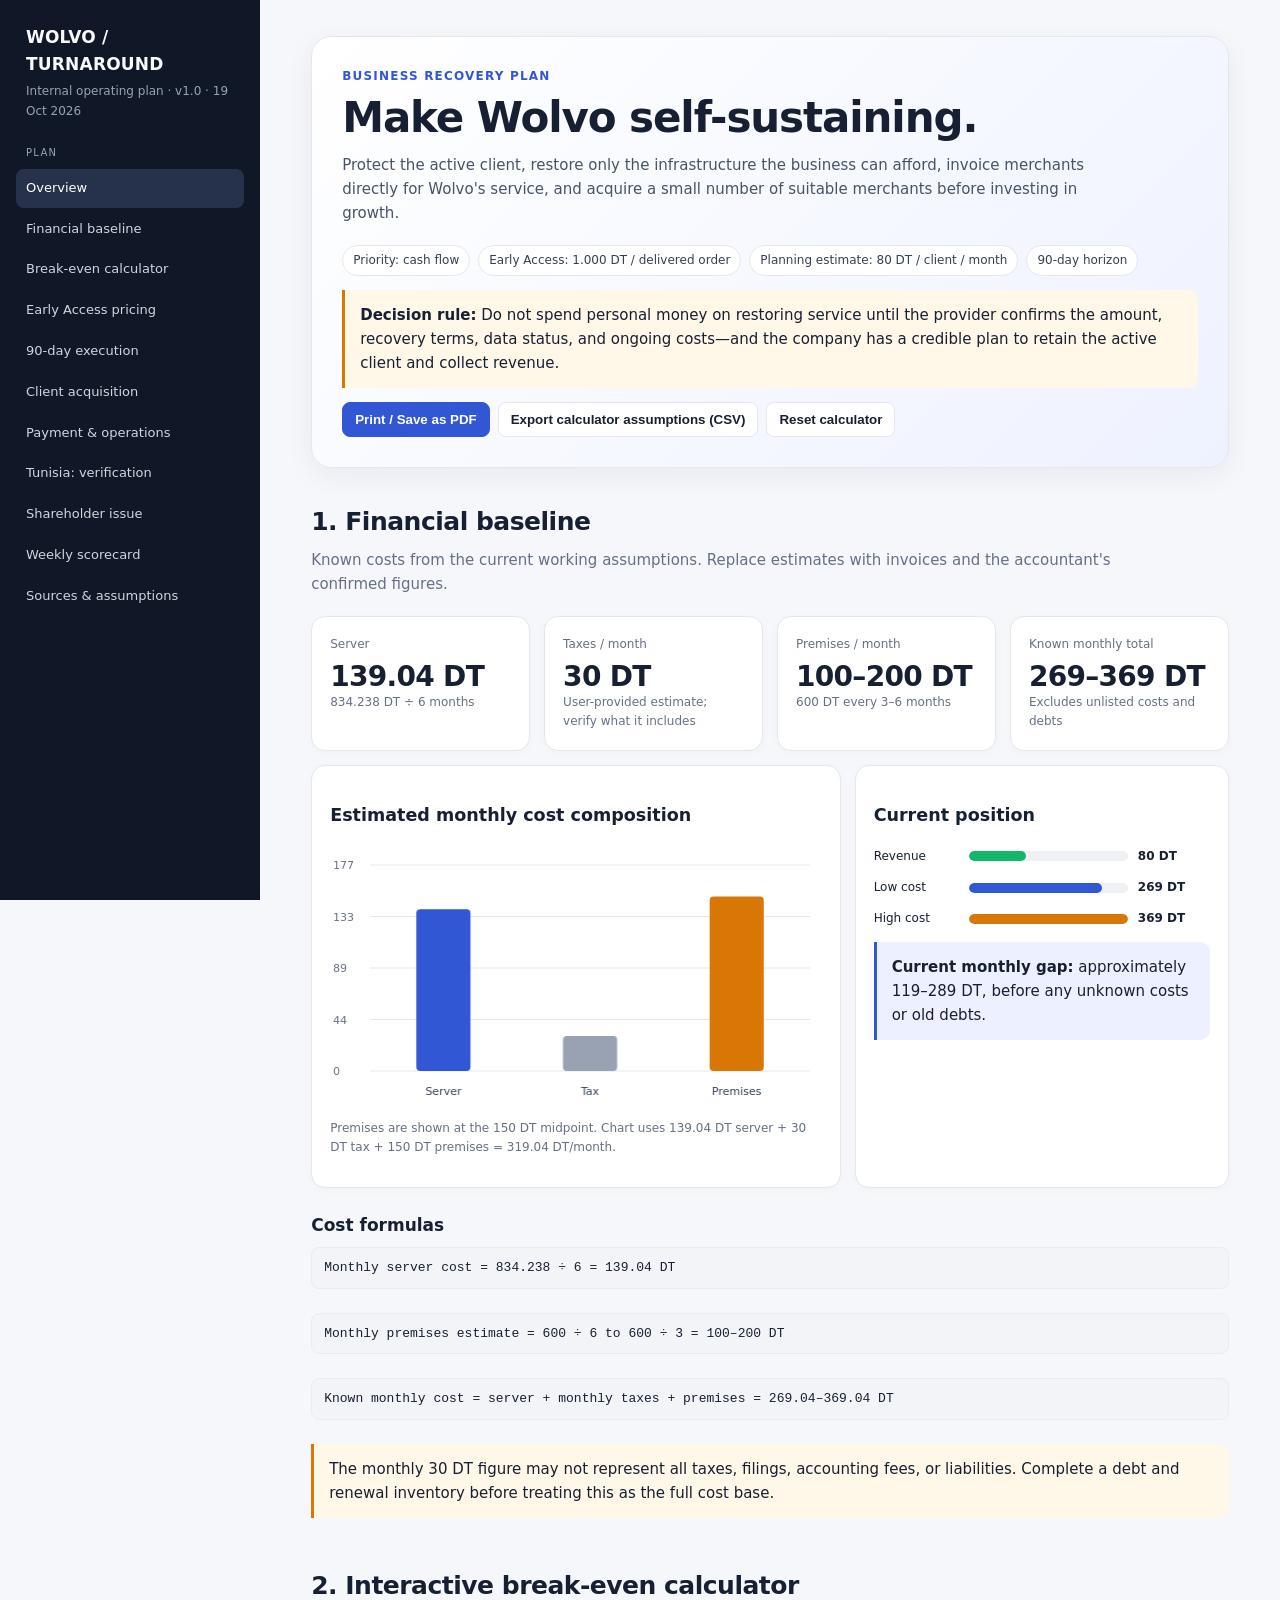
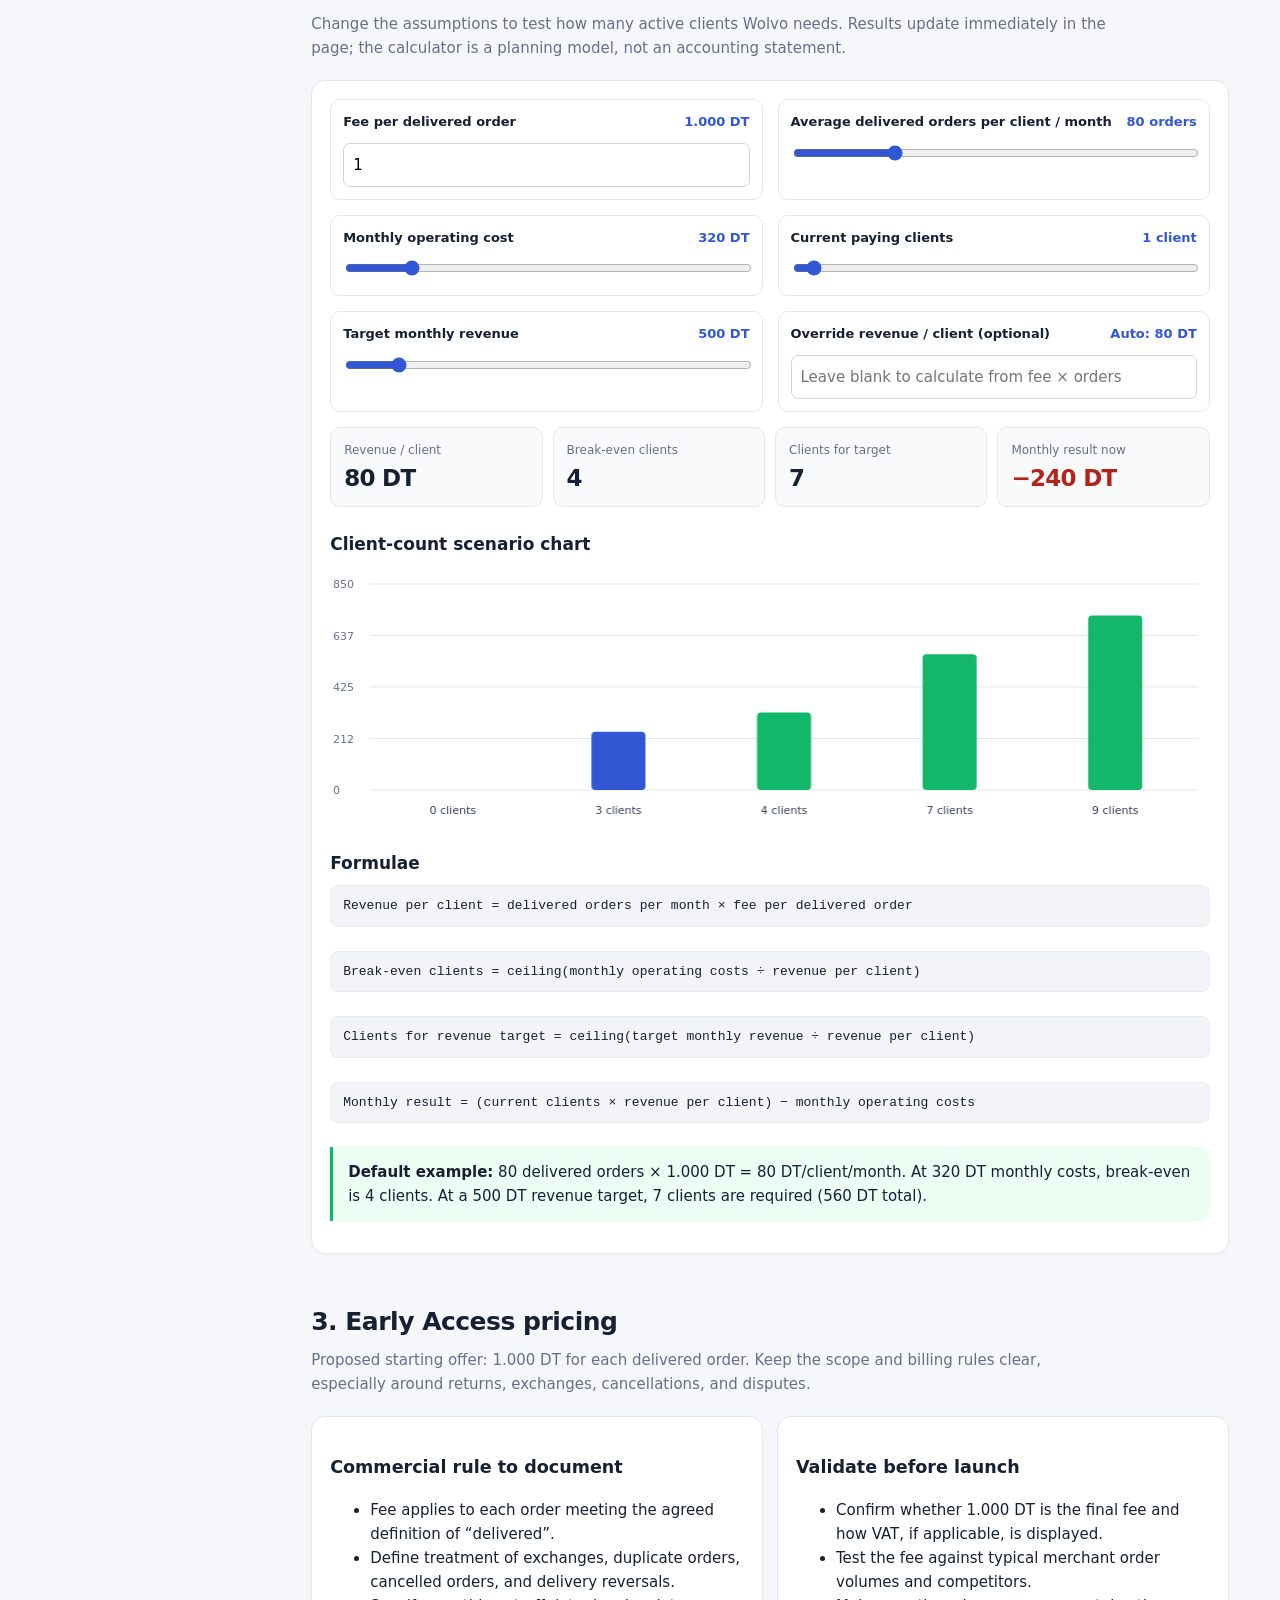
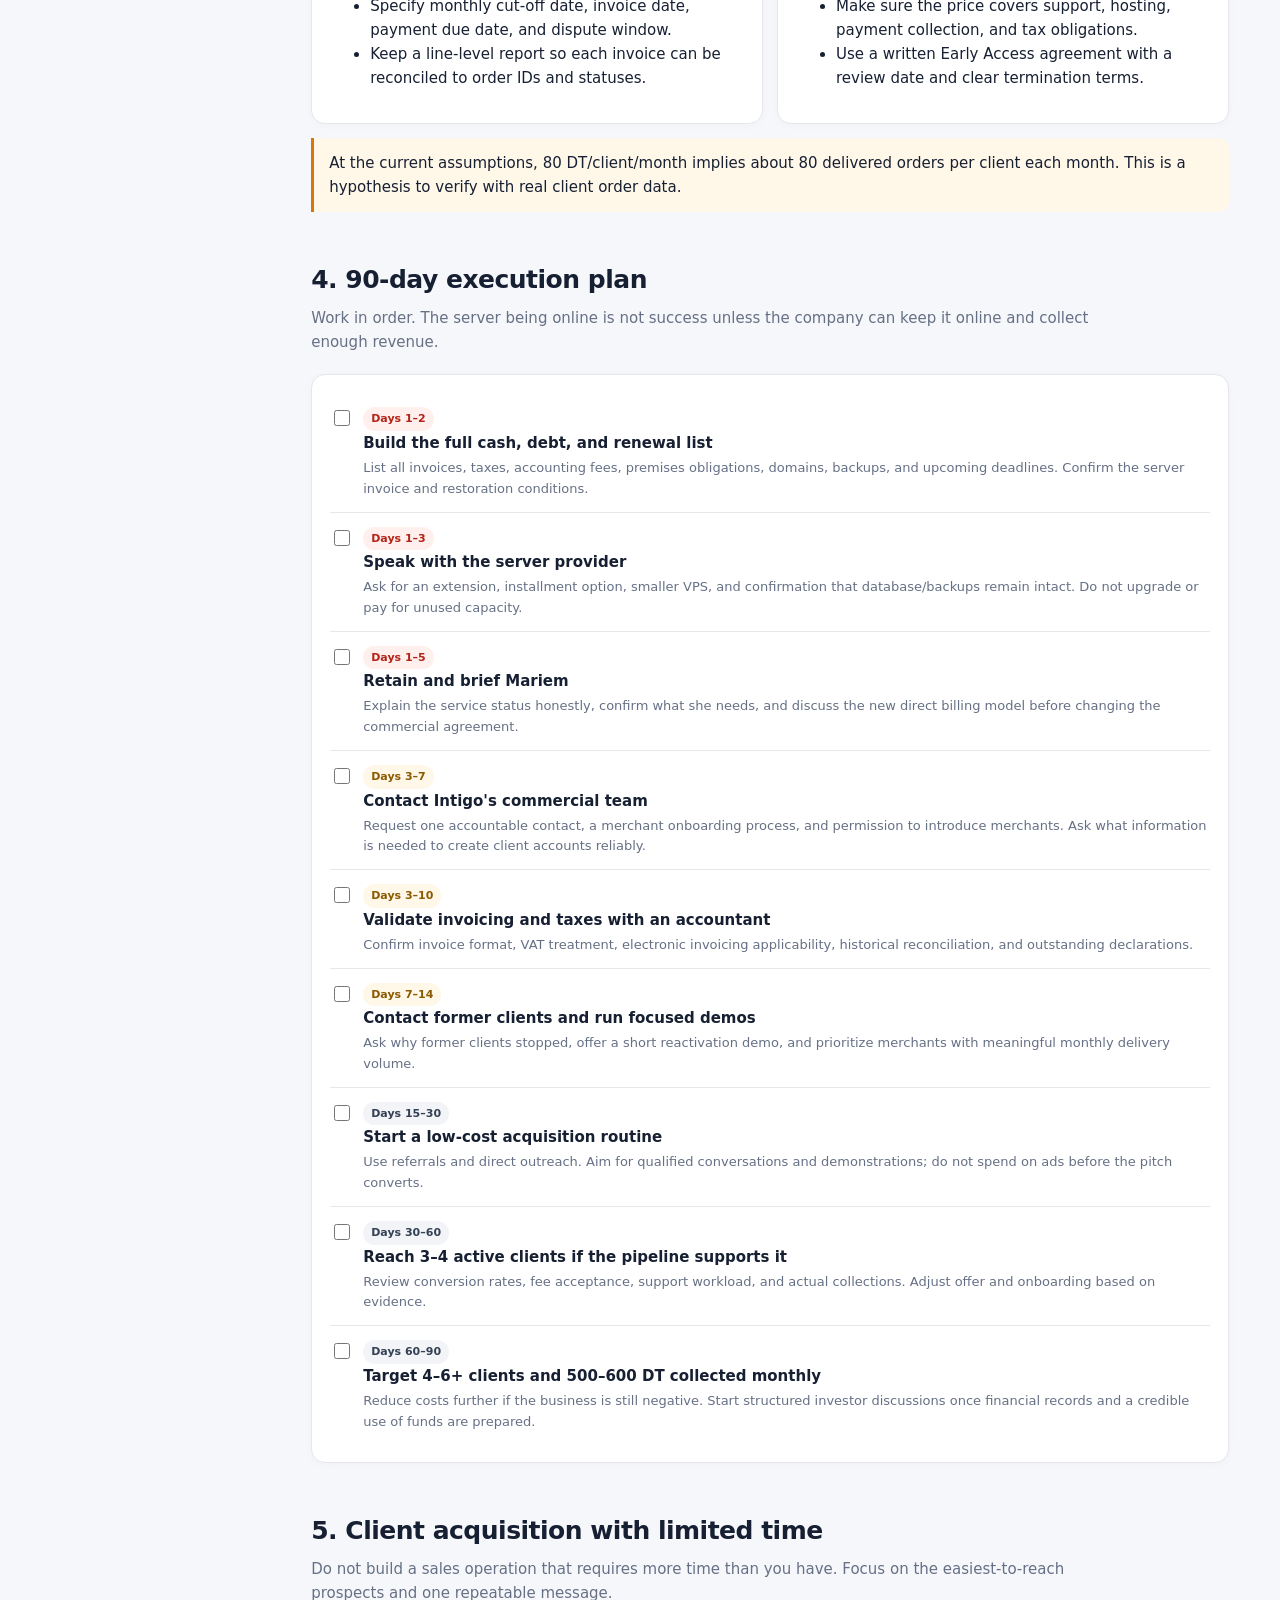
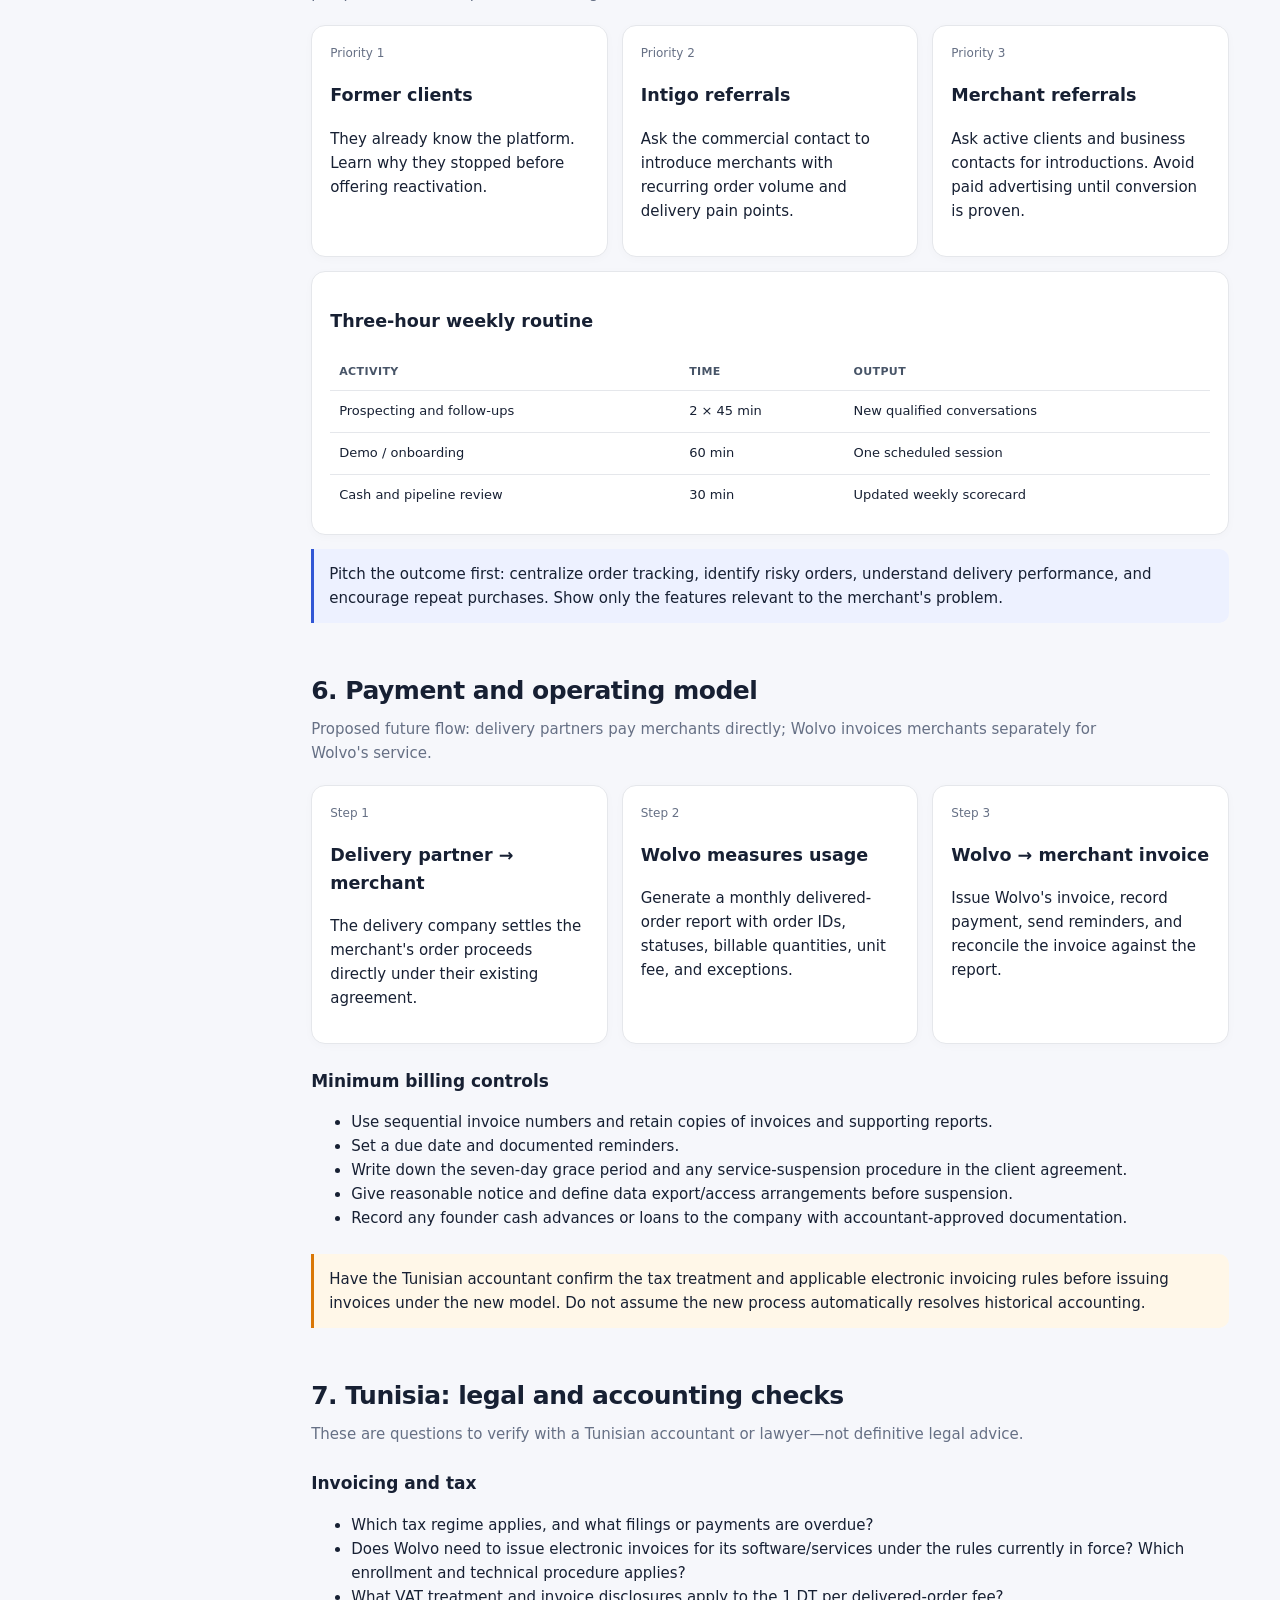
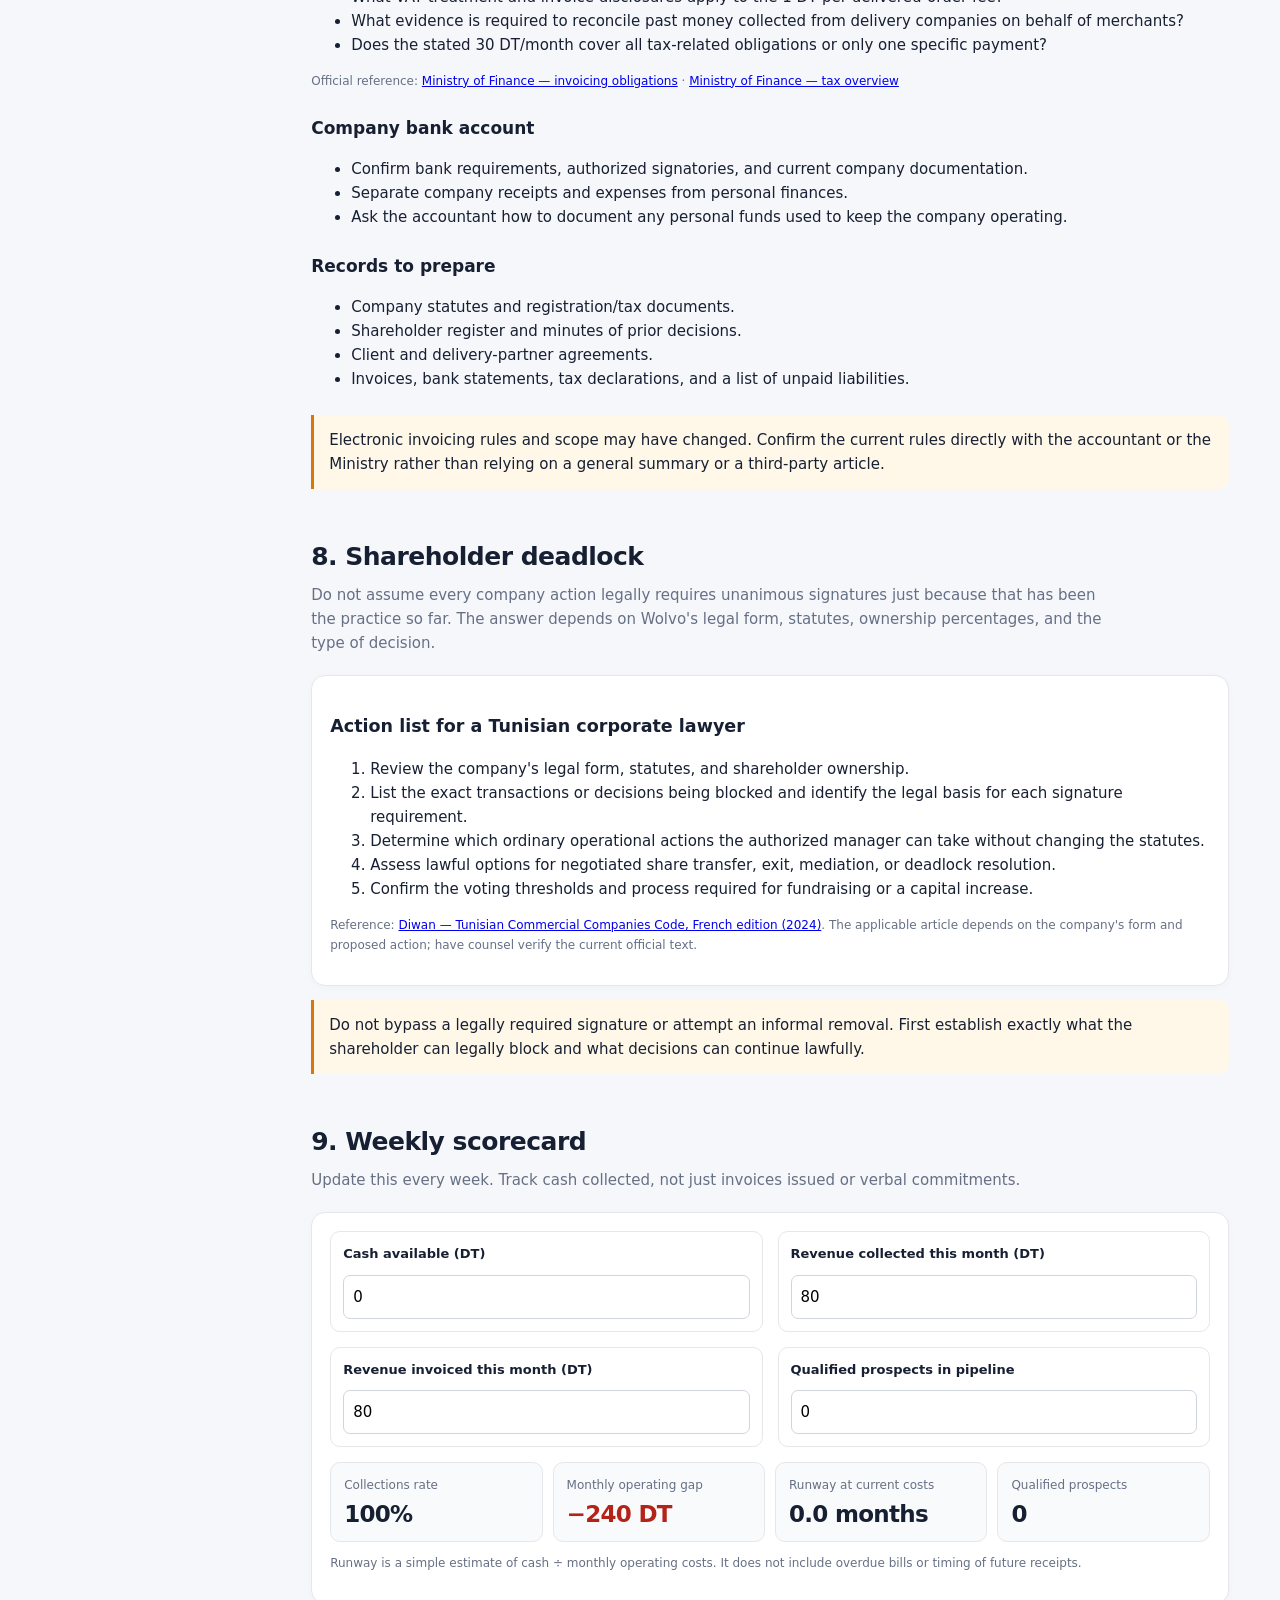
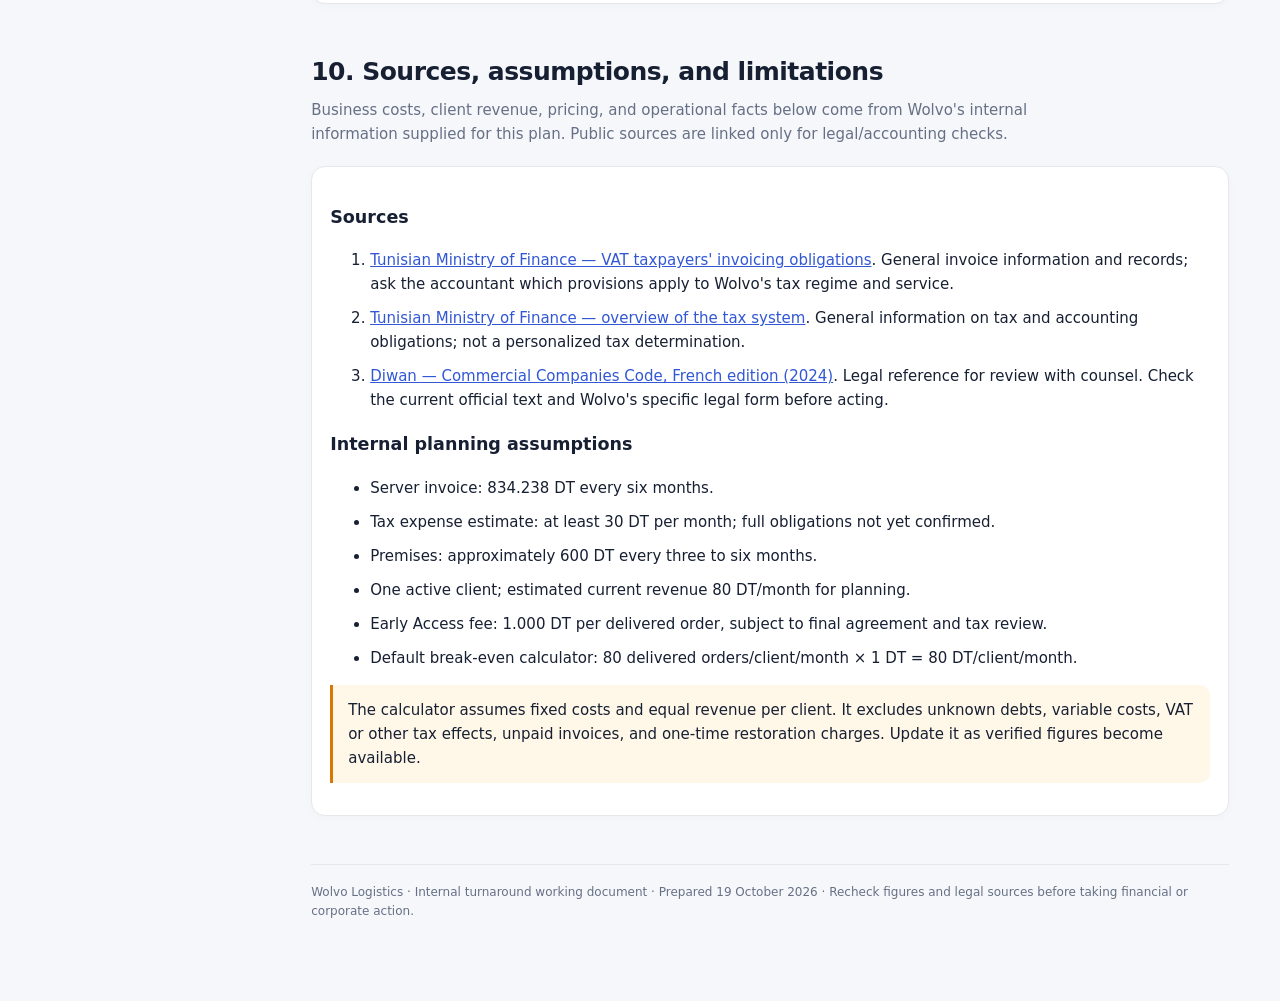
==== index.html @ 2c75d9bc "init" ====
<!doctype html>
<html lang="en">
  <head>
    <meta charset="utf-8" />
    <meta name="viewport" content="width=device-width, initial-scale=1" />
    <title>Wolvo Logistics — Turnaround Plan</title>
    <style>
      :root {
        --bg: #f6f7fb;
        --panel: #fff;
        --text: #172033;
        --muted: #667085;
        --line: #e5e7eb;
        --accent: #3157d5;
        --accent-soft: #edf1ff;
        --good: #087443;
        --bad: #b42318;
        --warn: #8a5a00;
        --shadow: 0 8px 28px rgba(20, 30, 60, 0.06);
      }
      * {
        box-sizing: border-box;
      }
      html {
        scroll-behavior: smooth;
        scroll-padding-top: 24px;
      }
      body {
        margin: 0;
        background: var(--bg);
        color: var(--text);
        font:
          15px/1.6 system-ui,
          -apple-system,
          Segoe UI,
          Roboto,
          Arial,
          sans-serif;
      }
      .layout {
        display: grid;
        grid-template-columns: 260px minmax(0, 1fr);
        min-height: 100vh;
      }
      .sidebar {
        position: sticky;
        top: 0;
        height: 100vh;
        overflow: auto;
        background: #101828;
        color: #f8fafc;
        padding: 24px 16px;
      }
      .brand {
        font-weight: 800;
        font-size: 17px;
        letter-spacing: 0.2px;
        margin: 0 10px 4px;
      }
      .brand-sub {
        color: #98a2b3;
        font-size: 12px;
        margin: 0 10px 24px;
      }
      .nav-label {
        font-size: 10px;
        text-transform: uppercase;
        letter-spacing: 1.3px;
        color: #98a2b3;
        margin: 20px 10px 8px;
      }
      .nav a {
        display: block;
        text-decoration: none;
        color: #d0d5dd;
        padding: 9px 10px;
        border-radius: 8px;
        font-size: 13px;
        margin: 2px 0;
      }
      .nav a:hover,
      .nav a.active {
        background: #26324b;
        color: white;
      }
      .main {
        max-width: 1120px;
        width: 100%;
        padding: 36px clamp(18px, 4vw, 54px) 80px;
        margin: auto;
      }
      .eyebrow {
        color: var(--accent);
        font-size: 12px;
        font-weight: 800;
        letter-spacing: 1.2px;
        text-transform: uppercase;
      }
      .hero {
        background: linear-gradient(135deg, #fff, #eef2ff);
        border: 1px solid var(--line);
        border-radius: 20px;
        padding: 30px;
        box-shadow: var(--shadow);
        margin-bottom: 26px;
      }
      .hero h1 {
        font-size: clamp(28px, 4vw, 42px);
        line-height: 1.12;
        margin: 8px 0 12px;
        letter-spacing: -1.1px;
      }
      .hero p {
        color: #475467;
        max-width: 760px;
        margin: 0;
      }
      .pills {
        display: flex;
        gap: 8px;
        flex-wrap: wrap;
        margin-top: 20px;
      }
      .pill {
        font-size: 12px;
        background: #fff;
        border: 1px solid var(--line);
        border-radius: 999px;
        padding: 5px 10px;
        color: #344054;
      }
      .section {
        margin: 34px 0 48px;
      }
      .section h2 {
        font-size: 25px;
        letter-spacing: -0.5px;
        margin: 0 0 6px;
      }
      .section-intro {
        color: var(--muted);
        margin: 0 0 20px;
        max-width: 800px;
      }
      .subsection {
        margin: 24px 0;
      }
      .subsection h3 {
        font-size: 17px;
        margin: 0 0 8px;
      }
      .grid {
        display: grid;
        grid-template-columns: repeat(12, minmax(0, 1fr));
        gap: 14px;
      }
      .card {
        background: var(--panel);
        border: 1px solid var(--line);
        border-radius: 14px;
        padding: 18px;
        box-shadow: 0 2px 10px rgba(16, 24, 40, 0.025);
        min-width: 0;
      }
      .span-3 {
        grid-column: span 3;
      }
      .span-4 {
        grid-column: span 4;
      }
      .span-5 {
        grid-column: span 5;
      }
      .span-6 {
        grid-column: span 6;
      }
      .span-7 {
        grid-column: span 7;
      }
      .span-8 {
        grid-column: span 8;
      }
      .span-12 {
        grid-column: span 12;
      }
      .metric-label {
        font-size: 12px;
        color: var(--muted);
        margin-bottom: 5px;
      }
      .metric {
        font-size: 28px;
        font-weight: 800;
        letter-spacing: -0.7px;
        line-height: 1.2;
      }
      .metric.small {
        font-size: 22px;
      }
      .muted {
        color: var(--muted);
      }
      .tiny {
        font-size: 12px;
        color: var(--muted);
      }
      .callout {
        border-left: 3px solid var(--accent);
        background: var(--accent-soft);
        padding: 13px 15px;
        border-radius: 0 10px 10px 0;
        margin: 14px 0;
      }
      .callout.warning {
        border-color: #d97706;
        background: #fff7e8;
      }
      .callout.good {
        border-color: #12b76a;
        background: #ecfdf3;
      }
      table {
        border-collapse: collapse;
        width: 100%;
        font-size: 13px;
      }
      th,
      td {
        text-align: left;
        padding: 10px 9px;
        border-bottom: 1px solid var(--line);
        vertical-align: top;
      }
      th {
        color: #475467;
        font-size: 11px;
        text-transform: uppercase;
        letter-spacing: 0.4px;
      }
      tr:last-child td {
        border-bottom: 0;
      }
      .formula {
        display: block;
        background: #f2f4f7;
        border: 1px solid #eaecf0;
        padding: 10px 12px;
        border-radius: 8px;
        font:
          13px/1.5 ui-monospace,
          SFMono-Regular,
          Consolas,
          monospace;
        overflow-wrap: anywhere;
      }
      .controls {
        display: grid;
        grid-template-columns: repeat(2, minmax(0, 1fr));
        gap: 15px;
      }
      .control {
        border: 1px solid var(--line);
        border-radius: 10px;
        padding: 12px;
      }
      .control label {
        display: flex;
        justify-content: space-between;
        gap: 12px;
        font-size: 13px;
        font-weight: 650;
        margin-bottom: 10px;
      }
      .control output {
        color: var(--accent);
        font-variant-numeric: tabular-nums;
      }
      .control input[type="range"] {
        width: 100%;
        accent-color: var(--accent);
      }
      .control input[type="number"] {
        width: 100%;
        padding: 9px;
        border: 1px solid #d0d5dd;
        border-radius: 7px;
        font: inherit;
      }
      .results {
        display: grid;
        grid-template-columns: repeat(4, minmax(0, 1fr));
        gap: 10px;
        margin-top: 15px;
      }
      .result {
        background: #f8fafc;
        border: 1px solid var(--line);
        border-radius: 10px;
        padding: 13px;
      }
      .result .metric {
        font-size: 23px;
      }
      .chart-wrap {
        height: 260px;
        position: relative;
      }
      .chart-wrap canvas {
        width: 100%;
        height: 100%;
        display: block;
      }
      .barlist {
        display: grid;
        gap: 12px;
      }
      .barrow {
        display: grid;
        grid-template-columns: 85px 1fr 72px;
        gap: 10px;
        align-items: center;
        font-size: 12px;
      }
      .bartrack {
        height: 10px;
        background: #eef0f4;
        border-radius: 99px;
        overflow: hidden;
      }
      .barfill {
        height: 100%;
        background: var(--accent);
        border-radius: 99px;
      }
      .status {
        display: inline-flex;
        align-items: center;
        border-radius: 99px;
        padding: 3px 8px;
        font-size: 11px;
        font-weight: 700;
        background: #f2f4f7;
        color: #344054;
      }
      .status.urgent {
        background: #fff0ee;
        color: #b42318;
      }
      .status.next {
        background: #fff7e8;
        color: #8a5a00;
      }
      .status.done {
        background: #ecfdf3;
        color: #087443;
      }
      .task {
        display: flex;
        gap: 10px;
        padding: 12px 0;
        border-bottom: 1px solid var(--line);
      }
      .task:last-child {
        border-bottom: 0;
      }
      .task input {
        margin-top: 5px;
        accent-color: var(--accent);
        width: 16px;
        height: 16px;
        flex-shrink: 0;
      }
      .task strong {
        display: block;
      }
      .task p {
        margin: 3px 0 0;
        color: var(--muted);
        font-size: 13px;
      }
      .sources a {
        color: var(--accent);
        overflow-wrap: anywhere;
      }
      .sources li {
        margin: 10px 0;
      }
      .footer {
        border-top: 1px solid var(--line);
        padding-top: 18px;
        color: var(--muted);
        font-size: 12px;
      }
      .mobile-head {
        display: none;
      }
      .btn {
        border: 1px solid var(--line);
        background: #fff;
        color: var(--text);
        padding: 9px 12px;
        border-radius: 8px;
        cursor: pointer;
        font-weight: 650;
      }
      .btn.primary {
        background: var(--accent);
        border-color: var(--accent);
        color: #fff;
      }
      .btn:hover {
        filter: brightness(0.97);
      }
      .action-row {
        display: flex;
        gap: 8px;
        flex-wrap: wrap;
        margin-top: 14px;
      }
      @media (max-width: 900px) {
        .layout {
          grid-template-columns: 1fr;
        }
        .sidebar {
          position: relative;
          height: auto;
          padding: 14px 16px;
        }
        .brand-sub {
          margin-bottom: 12px;
        }
        .nav {
          display: flex;
          overflow: auto;
          gap: 5px;
          padding-bottom: 3px;
        }
        .nav-label {
          display: none;
        }
        .nav a {
          white-space: nowrap;
        }
        .main {
          padding-top: 22px;
        }
        .span-3,
        .span-4,
        .span-5,
        .span-6,
        .span-7,
        .span-8 {
          grid-column: span 6;
        }
        .results {
          grid-template-columns: repeat(2, minmax(0, 1fr));
        }
      }
      @media (max-width: 560px) {
        .hero {
          padding: 22px;
        }
        .span-3,
        .span-4,
        .span-5,
        .span-6,
        .span-7,
        .span-8,
        .span-12 {
          grid-column: span 12;
        }
        .controls {
          grid-template-columns: 1fr;
        }
        .results {
          grid-template-columns: repeat(2, minmax(0, 1fr));
        }
        .section h2 {
          font-size: 22px;
        }
        .barrow {
          grid-template-columns: 72px 1fr 62px;
        }
      }
      @media print {
        .sidebar,
        .action-row,
        .btn {
          display: none !important;
        }
        .layout {
          display: block;
        }
        .main {
          max-width: none;
          padding: 0;
        }
        .hero,
        .card {
          box-shadow: none;
          break-inside: avoid;
        }
        .section {
          break-inside: avoid;
        }
        body {
          background: white;
        }
      }
    </style>
  </head>
  <body>
    <div class="layout">
      <aside class="sidebar">
        <div class="brand">WOLVO / TURNAROUND</div>
        <div class="brand-sub">
          Internal operating plan · v1.0 · 19 Oct 2026
        </div>
        <div class="nav-label">Plan</div>
        <nav class="nav" id="sideNav">
          <a href="#overview" class="active">Overview</a>
          <a href="#financials">Financial baseline</a>
          <a href="#calculator">Break-even calculator</a>
          <a href="#pricing">Early Access pricing</a>
          <a href="#execution">90-day execution</a>
          <a href="#sales">Client acquisition</a>
          <a href="#operations">Payment & operations</a>
          <a href="#legal">Tunisia: verification</a>
          <a href="#governance">Shareholder issue</a>
          <a href="#scorecard">Weekly scorecard</a>
          <a href="#sources">Sources & assumptions</a>
        </nav>
      </aside>
      <main class="main">
        <header class="hero" id="overview">
          <div class="eyebrow">Business recovery plan</div>
          <h1>Make Wolvo self-sustaining.</h1>
          <p>
            Protect the active client, restore only the infrastructure the
            business can afford, invoice merchants directly for Wolvo's service,
            and acquire a small number of suitable merchants before investing in
            growth.
          </p>
          <div class="pills">
            <span class="pill">Priority: cash flow</span
            ><span class="pill">Early Access: 1.000 DT / delivered order</span
            ><span class="pill">Planning estimate: 80 DT / client / month</span
            ><span class="pill">90-day horizon</span>
          </div>
          <div class="callout warning">
            <strong>Decision rule:</strong> Do not spend personal money on
            restoring service until the provider confirms the amount, recovery
            terms, data status, and ongoing costs—and the company has a credible
            plan to retain the active client and collect revenue.
          </div>
          <div class="action-row">
            <button class="btn primary" onclick="window.print()">
              Print / Save as PDF</button
            ><button class="btn" id="exportCsv">
              Export calculator assumptions (CSV)</button
            ><button class="btn" id="resetCalc">Reset calculator</button>
          </div>
        </header>

        <section class="section" id="financials">
          <h2>1. Financial baseline</h2>
          <p class="section-intro">
            Known costs from the current working assumptions. Replace estimates
            with invoices and the accountant's confirmed figures.
          </p>
          <div class="grid">
            <div class="card span-3">
              <div class="metric-label">Server</div>
              <div class="metric">139.04 DT</div>
              <div class="tiny">834.238 DT ÷ 6 months</div>
            </div>
            <div class="card span-3">
              <div class="metric-label">Taxes / month</div>
              <div class="metric">30 DT</div>
              <div class="tiny">
                User-provided estimate; verify what it includes
              </div>
            </div>
            <div class="card span-3">
              <div class="metric-label">Premises / month</div>
              <div class="metric">100–200 DT</div>
              <div class="tiny">600 DT every 3–6 months</div>
            </div>
            <div class="card span-3">
              <div class="metric-label">Known monthly total</div>
              <div class="metric">269–369 DT</div>
              <div class="tiny">Excludes unlisted costs and debts</div>
            </div>
            <div class="card span-7">
              <h3>Estimated monthly cost composition</h3>
              <div class="chart-wrap">
                <canvas
                  id="costChart"
                  role="img"
                  aria-label="Bar chart showing monthly cost estimates"
                ></canvas>
              </div>
              <p class="tiny">
                Premises are shown at the 150 DT midpoint. Chart uses 139.04 DT
                server + 30 DT tax + 150 DT premises = 319.04 DT/month.
              </p>
            </div>
            <div class="card span-5">
              <h3>Current position</h3>
              <div class="barlist">
                <div>
                  <div class="barrow">
                    <span>Revenue</span>
                    <div class="bartrack">
                      <div
                        class="barfill"
                        style="width: 36%; background: #12b76a"
                      ></div>
                    </div>
                    <strong>80 DT</strong>
                  </div>
                </div>
                <div>
                  <div class="barrow">
                    <span>Low cost</span>
                    <div class="bartrack">
                      <div class="barfill" style="width: 84%"></div>
                    </div>
                    <strong>269 DT</strong>
                  </div>
                </div>
                <div>
                  <div class="barrow">
                    <span>High cost</span>
                    <div class="bartrack">
                      <div
                        class="barfill"
                        style="width: 100%; background: #d97706"
                      ></div>
                    </div>
                    <strong>369 DT</strong>
                  </div>
                </div>
              </div>
              <div class="callout">
                <strong>Current monthly gap:</strong> approximately 119–289 DT,
                before any unknown costs or old debts.
              </div>
            </div>
          </div>
          <div class="subsection">
            <h3>Cost formulas</h3>
            <span class="formula"
              >Monthly server cost = 834.238 ÷ 6 = 139.04 DT</span
            ><br />
            <span class="formula"
              >Monthly premises estimate = 600 ÷ 6 to 600 ÷ 3 = 100–200 DT</span
            ><br />
            <span class="formula"
              >Known monthly cost = server + monthly taxes + premises =
              269.04–369.04 DT</span
            >
          </div>
          <div class="callout warning">
            The monthly 30 DT figure may not represent all taxes, filings,
            accounting fees, or liabilities. Complete a debt and renewal
            inventory before treating this as the full cost base.
          </div>
        </section>

        <section class="section" id="calculator">
          <h2>2. Interactive break-even calculator</h2>
          <p class="section-intro">
            Change the assumptions to test how many active clients Wolvo needs.
            Results update immediately in the page; the calculator is a planning
            model, not an accounting statement.
          </p>
          <div class="card">
            <div class="controls">
              <div class="control">
                <label for="fee"
                  >Fee per delivered order
                  <output id="feeOut">1.000 DT</output></label
                ><input id="fee" type="number" min="0" step="0.001" value="1" />
              </div>
              <div class="control">
                <label for="orders"
                  >Average delivered orders per client / month
                  <output id="ordersOut">80 orders</output></label
                ><input
                  id="orders"
                  type="range"
                  min="10"
                  max="300"
                  step="5"
                  value="80"
                />
              </div>
              <div class="control">
                <label for="cost"
                  >Monthly operating cost
                  <output id="costOut">320 DT</output></label
                ><input
                  id="cost"
                  type="range"
                  min="200"
                  max="1000"
                  step="10"
                  value="320"
                />
              </div>
              <div class="control">
                <label for="clients"
                  >Current paying clients
                  <output id="clientsOut">1 client</output></label
                ><input
                  id="clients"
                  type="range"
                  min="0"
                  max="30"
                  step="1"
                  value="1"
                />
              </div>
              <div class="control">
                <label for="target"
                  >Target monthly revenue
                  <output id="targetOut">500 DT</output></label
                ><input
                  id="target"
                  type="range"
                  min="300"
                  max="2000"
                  step="25"
                  value="500"
                />
              </div>
              <div class="control">
                <label for="manualRevenue"
                  >Override revenue / client (optional)
                  <output id="manualOut">Auto: 80 DT</output></label
                ><input
                  id="manualRevenue"
                  type="number"
                  min="0"
                  step="5"
                  placeholder="Leave blank to calculate from fee × orders"
                />
              </div>
            </div>
            <div class="results">
              <div class="result">
                <div class="metric-label">Revenue / client</div>
                <div class="metric" id="revPerClient">80 DT</div>
              </div>
              <div class="result">
                <div class="metric-label">Break-even clients</div>
                <div class="metric" id="breakeven">4</div>
              </div>
              <div class="result">
                <div class="metric-label">Clients for target</div>
                <div class="metric" id="targetClients">7</div>
              </div>
              <div class="result">
                <div class="metric-label">Monthly result now</div>
                <div class="metric" id="monthlyResult">−240 DT</div>
              </div>
            </div>
            <div class="subsection">
              <h3>Client-count scenario chart</h3>
              <div class="chart-wrap">
                <canvas
                  id="scenarioChart"
                  role="img"
                  aria-label="Chart of monthly revenue and cost by client count"
                ></canvas>
              </div>
            </div>
            <div class="subsection">
              <h3>Formulae</h3>
              <span class="formula"
                >Revenue per client = delivered orders per month × fee per
                delivered order</span
              ><br />
              <span class="formula"
                >Break-even clients = ceiling(monthly operating costs ÷ revenue
                per client)</span
              ><br />
              <span class="formula"
                >Clients for revenue target = ceiling(target monthly revenue ÷
                revenue per client)</span
              ><br />
              <span class="formula"
                >Monthly result = (current clients × revenue per client) −
                monthly operating costs</span
              >
            </div>
            <div class="callout good">
              <strong>Default example:</strong> 80 delivered orders × 1.000 DT =
              80 DT/client/month. At 320 DT monthly costs, break-even is 4
              clients. At a 500 DT revenue target, 7 clients are required (560
              DT total).
            </div>
          </div>
        </section>

        <section class="section" id="pricing">
          <h2>3. Early Access pricing</h2>
          <p class="section-intro">
            Proposed starting offer: 1.000 DT for each delivered order. Keep the
            scope and billing rules clear, especially around returns, exchanges,
            cancellations, and disputes.
          </p>
          <div class="grid">
            <div class="card span-6">
              <h3>Commercial rule to document</h3>
              <ul>
                <li>
                  Fee applies to each order meeting the agreed definition of
                  “delivered”.
                </li>
                <li>
                  Define treatment of exchanges, duplicate orders, cancelled
                  orders, and delivery reversals.
                </li>
                <li>
                  Specify monthly cut-off date, invoice date, payment due date,
                  and dispute window.
                </li>
                <li>
                  Keep a line-level report so each invoice can be reconciled to
                  order IDs and statuses.
                </li>
              </ul>
            </div>
            <div class="card span-6">
              <h3>Validate before launch</h3>
              <ul>
                <li>
                  Confirm whether 1.000 DT is the final fee and how VAT, if
                  applicable, is displayed.
                </li>
                <li>
                  Test the fee against typical merchant order volumes and
                  competitors.
                </li>
                <li>
                  Make sure the price covers support, hosting, payment
                  collection, and tax obligations.
                </li>
                <li>
                  Use a written Early Access agreement with a review date and
                  clear termination terms.
                </li>
              </ul>
            </div>
          </div>
          <div class="callout warning">
            At the current assumptions, 80 DT/client/month implies about 80
            delivered orders per client each month. This is a hypothesis to
            verify with real client order data.
          </div>
        </section>

        <section class="section" id="execution">
          <h2>4. 90-day execution plan</h2>
          <p class="section-intro">
            Work in order. The server being online is not success unless the
            company can keep it online and collect enough revenue.
          </p>
          <div class="card">
            <div class="task">
              <input type="checkbox" />
              <div>
                <span class="status urgent">Days 1–2</span
                ><strong>Build the full cash, debt, and renewal list</strong>
                <p>
                  List all invoices, taxes, accounting fees, premises
                  obligations, domains, backups, and upcoming deadlines. Confirm
                  the server invoice and restoration conditions.
                </p>
              </div>
            </div>
            <div class="task">
              <input type="checkbox" />
              <div>
                <span class="status urgent">Days 1–3</span
                ><strong>Speak with the server provider</strong>
                <p>
                  Ask for an extension, installment option, smaller VPS, and
                  confirmation that database/backups remain intact. Do not
                  upgrade or pay for unused capacity.
                </p>
              </div>
            </div>
            <div class="task">
              <input type="checkbox" />
              <div>
                <span class="status urgent">Days 1–5</span
                ><strong>Retain and brief Mariem</strong>
                <p>
                  Explain the service status honestly, confirm what she needs,
                  and discuss the new direct billing model before changing the
                  commercial agreement.
                </p>
              </div>
            </div>
            <div class="task">
              <input type="checkbox" />
              <div>
                <span class="status next">Days 3–7</span
                ><strong>Contact Intigo's commercial team</strong>
                <p>
                  Request one accountable contact, a merchant onboarding
                  process, and permission to introduce merchants. Ask what
                  information is needed to create client accounts reliably.
                </p>
              </div>
            </div>
            <div class="task">
              <input type="checkbox" />
              <div>
                <span class="status next">Days 3–10</span
                ><strong
                  >Validate invoicing and taxes with an accountant</strong
                >
                <p>
                  Confirm invoice format, VAT treatment, electronic invoicing
                  applicability, historical reconciliation, and outstanding
                  declarations.
                </p>
              </div>
            </div>
            <div class="task">
              <input type="checkbox" />
              <div>
                <span class="status next">Days 7–14</span
                ><strong>Contact former clients and run focused demos</strong>
                <p>
                  Ask why former clients stopped, offer a short reactivation
                  demo, and prioritize merchants with meaningful monthly
                  delivery volume.
                </p>
              </div>
            </div>
            <div class="task">
              <input type="checkbox" />
              <div>
                <span class="status">Days 15–30</span
                ><strong>Start a low-cost acquisition routine</strong>
                <p>
                  Use referrals and direct outreach. Aim for qualified
                  conversations and demonstrations; do not spend on ads before
                  the pitch converts.
                </p>
              </div>
            </div>
            <div class="task">
              <input type="checkbox" />
              <div>
                <span class="status">Days 30–60</span
                ><strong
                  >Reach 3–4 active clients if the pipeline supports it</strong
                >
                <p>
                  Review conversion rates, fee acceptance, support workload, and
                  actual collections. Adjust offer and onboarding based on
                  evidence.
                </p>
              </div>
            </div>
            <div class="task">
              <input type="checkbox" />
              <div>
                <span class="status">Days 60–90</span
                ><strong
                  >Target 4–6+ clients and 500–600 DT collected monthly</strong
                >
                <p>
                  Reduce costs further if the business is still negative. Start
                  structured investor discussions once financial records and a
                  credible use of funds are prepared.
                </p>
              </div>
            </div>
          </div>
        </section>

        <section class="section" id="sales">
          <h2>5. Client acquisition with limited time</h2>
          <p class="section-intro">
            Do not build a sales operation that requires more time than you
            have. Focus on the easiest-to-reach prospects and one repeatable
            message.
          </p>
          <div class="grid">
            <div class="card span-4">
              <div class="metric-label">Priority 1</div>
              <h3>Former clients</h3>
              <p>
                They already know the platform. Learn why they stopped before
                offering reactivation.
              </p>
            </div>
            <div class="card span-4">
              <div class="metric-label">Priority 2</div>
              <h3>Intigo referrals</h3>
              <p>
                Ask the commercial contact to introduce merchants with recurring
                order volume and delivery pain points.
              </p>
            </div>
            <div class="card span-4">
              <div class="metric-label">Priority 3</div>
              <h3>Merchant referrals</h3>
              <p>
                Ask active clients and business contacts for introductions.
                Avoid paid advertising until conversion is proven.
              </p>
            </div>
            <div class="card span-12">
              <h3>Three-hour weekly routine</h3>
              <table>
                <thead>
                  <tr>
                    <th>Activity</th>
                    <th>Time</th>
                    <th>Output</th>
                  </tr>
                </thead>
                <tbody>
                  <tr>
                    <td>Prospecting and follow-ups</td>
                    <td>2 × 45 min</td>
                    <td>New qualified conversations</td>
                  </tr>
                  <tr>
                    <td>Demo / onboarding</td>
                    <td>60 min</td>
                    <td>One scheduled session</td>
                  </tr>
                  <tr>
                    <td>Cash and pipeline review</td>
                    <td>30 min</td>
                    <td>Updated weekly scorecard</td>
                  </tr>
                </tbody>
              </table>
            </div>
          </div>
          <div class="callout">
            Pitch the outcome first: centralize order tracking, identify risky
            orders, understand delivery performance, and encourage repeat
            purchases. Show only the features relevant to the merchant's
            problem.
          </div>
        </section>

        <section class="section" id="operations">
          <h2>6. Payment and operating model</h2>
          <p class="section-intro">
            Proposed future flow: delivery partners pay merchants directly;
            Wolvo invoices merchants separately for Wolvo's service.
          </p>
          <div class="grid">
            <div class="card span-4">
              <div class="metric-label">Step 1</div>
              <h3>Delivery partner → merchant</h3>
              <p>
                The delivery company settles the merchant's order proceeds
                directly under their existing agreement.
              </p>
            </div>
            <div class="card span-4">
              <div class="metric-label">Step 2</div>
              <h3>Wolvo measures usage</h3>
              <p>
                Generate a monthly delivered-order report with order IDs,
                statuses, billable quantities, unit fee, and exceptions.
              </p>
            </div>
            <div class="card span-4">
              <div class="metric-label">Step 3</div>
              <h3>Wolvo → merchant invoice</h3>
              <p>
                Issue Wolvo's invoice, record payment, send reminders, and
                reconcile the invoice against the report.
              </p>
            </div>
          </div>
          <div class="subsection">
            <h3>Minimum billing controls</h3>
            <ul>
              <li>
                Use sequential invoice numbers and retain copies of invoices and
                supporting reports.
              </li>
              <li>Set a due date and documented reminders.</li>
              <li>
                Write down the seven-day grace period and any service-suspension
                procedure in the client agreement.
              </li>
              <li>
                Give reasonable notice and define data export/access
                arrangements before suspension.
              </li>
              <li>
                Record any founder cash advances or loans to the company with
                accountant-approved documentation.
              </li>
            </ul>
          </div>
          <div class="callout warning">
            Have the Tunisian accountant confirm the tax treatment and
            applicable electronic invoicing rules before issuing invoices under
            the new model. Do not assume the new process automatically resolves
            historical accounting.
          </div>
        </section>

        <section class="section" id="legal">
          <h2>7. Tunisia: legal and accounting checks</h2>
          <p class="section-intro">
            These are questions to verify with a Tunisian accountant or
            lawyer—not definitive legal advice.
          </p>
          <div class="subsection">
            <h3>Invoicing and tax</h3>
            <ul>
              <li>
                Which tax regime applies, and what filings or payments are
                overdue?
              </li>
              <li>
                Does Wolvo need to issue electronic invoices for its
                software/services under the rules currently in force? Which
                enrollment and technical procedure applies?
              </li>
              <li>
                What VAT treatment and invoice disclosures apply to the 1 DT per
                delivered-order fee?
              </li>
              <li>
                What evidence is required to reconcile past money collected from
                delivery companies on behalf of merchants?
              </li>
              <li>
                Does the stated 30 DT/month cover all tax-related obligations or
                only one specific payment?
              </li>
            </ul>
            <p class="tiny">
              Official reference:
              <a
                href="https://www.finances.gov.tn/fr/node/75"
                target="_blank"
                rel="noopener"
                >Ministry of Finance — invoicing obligations</a
              >
              ·
              <a
                href="https://www.finances.gov.tn/fr/apercu-general-sur-la-fiscalite"
                target="_blank"
                rel="noopener"
                >Ministry of Finance — tax overview</a
              >
            </p>
          </div>
          <div class="subsection">
            <h3>Company bank account</h3>
            <ul>
              <li>
                Confirm bank requirements, authorized signatories, and current
                company documentation.
              </li>
              <li>
                Separate company receipts and expenses from personal finances.
              </li>
              <li>
                Ask the accountant how to document any personal funds used to
                keep the company operating.
              </li>
            </ul>
          </div>
          <div class="subsection">
            <h3>Records to prepare</h3>
            <ul>
              <li>Company statutes and registration/tax documents.</li>
              <li>Shareholder register and minutes of prior decisions.</li>
              <li>Client and delivery-partner agreements.</li>
              <li>
                Invoices, bank statements, tax declarations, and a list of
                unpaid liabilities.
              </li>
            </ul>
          </div>
          <div class="callout warning">
            Electronic invoicing rules and scope may have changed. Confirm the
            current rules directly with the accountant or the Ministry rather
            than relying on a general summary or a third-party article.
          </div>
        </section>

        <section class="section" id="governance">
          <h2>8. Shareholder deadlock</h2>
          <p class="section-intro">
            Do not assume every company action legally requires unanimous
            signatures just because that has been the practice so far. The
            answer depends on Wolvo's legal form, statutes, ownership
            percentages, and the type of decision.
          </p>
          <div class="card">
            <h3>Action list for a Tunisian corporate lawyer</h3>
            <ol>
              <li>
                Review the company's legal form, statutes, and shareholder
                ownership.
              </li>
              <li>
                List the exact transactions or decisions being blocked and
                identify the legal basis for each signature requirement.
              </li>
              <li>
                Determine which ordinary operational actions the authorized
                manager can take without changing the statutes.
              </li>
              <li>
                Assess lawful options for negotiated share transfer, exit,
                mediation, or deadlock resolution.
              </li>
              <li>
                Confirm the voting thresholds and process required for
                fundraising or a capital increase.
              </li>
            </ol>
            <p class="tiny">
              Reference:
              <a
                href="https://www.diwan.tn/fr/document/card/be57ef9b-20f7-4f81-9801-f7e38c579276"
                target="_blank"
                rel="noopener"
                >Diwan — Tunisian Commercial Companies Code, French edition
                (2024)</a
              >. The applicable article depends on the company's form and
              proposed action; have counsel verify the current official text.
            </p>
          </div>
          <div class="callout warning">
            Do not bypass a legally required signature or attempt an informal
            removal. First establish exactly what the shareholder can legally
            block and what decisions can continue lawfully.
          </div>
        </section>

        <section class="section" id="scorecard">
          <h2>9. Weekly scorecard</h2>
          <p class="section-intro">
            Update this every week. Track cash collected, not just invoices
            issued or verbal commitments.
          </p>
          <div class="card">
            <div class="controls">
              <div class="control">
                <label for="cashOnHand">Cash available (DT)</label
                ><input
                  id="cashOnHand"
                  type="number"
                  min="0"
                  step="1"
                  value="0"
                />
              </div>
              <div class="control">
                <label for="collected">Revenue collected this month (DT)</label
                ><input
                  id="collected"
                  type="number"
                  min="0"
                  step="1"
                  value="80"
                />
              </div>
              <div class="control">
                <label for="invoiced">Revenue invoiced this month (DT)</label
                ><input
                  id="invoiced"
                  type="number"
                  min="0"
                  step="1"
                  value="80"
                />
              </div>
              <div class="control">
                <label for="pipeline">Qualified prospects in pipeline</label
                ><input
                  id="pipeline"
                  type="number"
                  min="0"
                  step="1"
                  value="0"
                />
              </div>
            </div>
            <div class="results">
              <div class="result">
                <div class="metric-label">Collections rate</div>
                <div class="metric" id="collectionRate">100%</div>
              </div>
              <div class="result">
                <div class="metric-label">Monthly operating gap</div>
                <div class="metric" id="scoreGap">−240 DT</div>
              </div>
              <div class="result">
                <div class="metric-label">Runway at current costs</div>
                <div class="metric" id="runway">0 months</div>
              </div>
              <div class="result">
                <div class="metric-label">Qualified prospects</div>
                <div class="metric" id="pipelineOut">0</div>
              </div>
            </div>
            <p class="tiny">
              Runway is a simple estimate of cash ÷ monthly operating costs. It
              does not include overdue bills or timing of future receipts.
            </p>
          </div>
        </section>

        <section class="section" id="sources">
          <h2>10. Sources, assumptions, and limitations</h2>
          <p class="section-intro">
            Business costs, client revenue, pricing, and operational facts below
            come from Wolvo's internal information supplied for this plan.
            Public sources are linked only for legal/accounting checks.
          </p>
          <div class="card sources">
            <h3>Sources</h3>
            <ol>
              <li>
                <a
                  href="https://www.finances.gov.tn/fr/node/75"
                  target="_blank"
                  rel="noopener"
                  >Tunisian Ministry of Finance — VAT taxpayers' invoicing
                  obligations</a
                >. General invoice information and records; ask the accountant
                which provisions apply to Wolvo's tax regime and service.
              </li>
              <li>
                <a
                  href="https://www.finances.gov.tn/fr/apercu-general-sur-la-fiscalite"
                  target="_blank"
                  rel="noopener"
                  >Tunisian Ministry of Finance — overview of the tax system</a
                >. General information on tax and accounting obligations; not a
                personalized tax determination.
              </li>
              <li>
                <a
                  href="https://www.diwan.tn/fr/document/card/be57ef9b-20f7-4f81-9801-f7e38c579276"
                  target="_blank"
                  rel="noopener"
                  >Diwan — Commercial Companies Code, French edition (2024)</a
                >. Legal reference for review with counsel. Check the current
                official text and Wolvo's specific legal form before acting.
              </li>
            </ol>
            <h3>Internal planning assumptions</h3>
            <ul>
              <li>Server invoice: 834.238 DT every six months.</li>
              <li>
                Tax expense estimate: at least 30 DT per month; full obligations
                not yet confirmed.
              </li>
              <li>Premises: approximately 600 DT every three to six months.</li>
              <li>
                One active client; estimated current revenue 80 DT/month for
                planning.
              </li>
              <li>
                Early Access fee: 1.000 DT per delivered order, subject to final
                agreement and tax review.
              </li>
              <li>
                Default break-even calculator: 80 delivered orders/client/month
                × 1 DT = 80 DT/client/month.
              </li>
            </ul>
            <div class="callout warning">
              The calculator assumes fixed costs and equal revenue per client.
              It excludes unknown debts, variable costs, VAT or other tax
              effects, unpaid invoices, and one-time restoration charges. Update
              it as verified figures become available.
            </div>
          </div>
        </section>
        <div class="footer">
          Wolvo Logistics · Internal turnaround working document · Prepared 19
          October 2026 · Recheck figures and legal sources before taking
          financial or corporate action.
        </div>
      </main>
    </div>
    <script>
      (function () {
        const $ = (id) => document.getElementById(id);
        const money = (n) =>
          new Intl.NumberFormat("en-US", {
            minimumFractionDigits: 0,
            maximumFractionDigits: 2,
          }).format(n) + " DT";
        const num = (id) => Math.max(0, Number($(id).value) || 0);
        const signedMoney = (n) => (n < 0 ? "−" : "") + money(Math.abs(n));
        function drawBars(canvas, items) {
          if (!canvas) return;
          const rect = canvas.getBoundingClientRect(),
            dpr = window.devicePixelRatio || 1;
          canvas.width = Math.max(300, rect.width) * dpr;
          canvas.height = Math.max(180, rect.height) * dpr;
          const ctx = canvas.getContext("2d");
          ctx.scale(dpr, dpr);
          const w = canvas.width / dpr,
            h = canvas.height / dpr;
          ctx.clearRect(0, 0, w, h);
          const pad = { l: 40, r: 12, t: 18, b: 36 },
            pw = w - pad.l - pad.r,
            ph = h - pad.t - pad.b;
          const max = Math.max(1, ...items.map((x) => x.value)) * 1.18;
          ctx.font = "11px system-ui";
          ctx.fillStyle = "#667085";
          ctx.strokeStyle = "#e5e7eb";
          ctx.lineWidth = 1;
          for (let i = 0; i <= 4; i++) {
            let y = pad.t + (ph * i) / 4;
            ctx.beginPath();
            ctx.moveTo(pad.l, y);
            ctx.lineTo(w - pad.r, y);
            ctx.stroke();
            ctx.fillText(Math.round(max * (1 - i / 4)), 3, y + 4);
          }
          const step = pw / items.length,
            bw = Math.min(54, step * 0.56);
          items.forEach((it, i) => {
            let x = pad.l + i * step + (step - bw) / 2,
              bh = (it.value / max) * ph,
              y = pad.t + ph - bh;
            ctx.fillStyle = it.color || "#3157d5";
            ctx.beginPath();
            ctx.roundRect(x, y, bw, bh, 4);
            ctx.fill();
            ctx.fillStyle = "#344054";
            ctx.textAlign = "center";
            ctx.fillText(it.label, x + bw / 2, h - 12);
          });
          ctx.textAlign = "left";
        }
        function updateCalc() {
          const fee = num("fee"),
            orders = num("orders"),
            cost = num("cost"),
            clients = num("clients"),
            target = num("target");
          const manual = $("manualRevenue").value.trim();
          const rev =
            manual !== "" ? Math.max(0, Number(manual) || 0) : fee * orders;
          $("feeOut").textContent = fee.toFixed(3) + " DT";
          $("ordersOut").textContent = orders + " orders";
          $("costOut").textContent = money(cost);
          $("clientsOut").textContent =
            clients + " client" + (clients === 1 ? "" : "s");
          $("targetOut").textContent = money(target);
          $("manualOut").textContent =
            manual === ""
              ? "Auto: " + money(fee * orders)
              : "Override: " + money(rev);
          $("revPerClient").textContent = money(rev);
          $("breakeven").textContent = rev > 0 ? Math.ceil(cost / rev) : "—";
          $("targetClients").textContent =
            rev > 0 ? Math.ceil(target / rev) : "—";
          const result = clients * rev - cost;
          $("monthlyResult").textContent = signedMoney(result);
          $("monthlyResult").style.color = result >= 0 ? "#087443" : "#b42318";
          const n = Math.max(1, Math.ceil(target / Math.max(rev, 1)));
          let counts = [
            0,
            Math.max(1, Math.ceil(cost / Math.max(rev, 1)) - 1),
            Math.ceil(cost / Math.max(rev, 1)),
            Math.ceil(target / Math.max(rev, 1)),
            Math.max(n + 2, 6),
          ];
          counts = [...new Set(counts)].sort((a, b) => a - b);
          drawBars(
            $("scenarioChart"),
            counts.map((c) => ({
              label: c + " clients",
              value: c * rev,
              color: c * rev >= cost ? "#12b76a" : "#3157d5",
            })),
          );
          updateScore();
        }
        function updateScore() {
          const cash = num("cashOnHand"),
            col = num("collected"),
            inv = num("invoiced"),
            pipeline = num("pipeline"),
            cost = num("cost");
          $("collectionRate").textContent =
            inv > 0 ? Math.round((col / inv) * 100) + "%" : "—";
          const gap = col - cost;
          $("scoreGap").textContent = signedMoney(gap);
          $("scoreGap").style.color = gap >= 0 ? "#087443" : "#b42318";
          $("runway").textContent =
            cost > 0 ? (cash / cost).toFixed(1) + " months" : "—";
          $("pipelineOut").textContent = pipeline;
        }
        ["fee", "orders", "cost", "clients", "target", "manualRevenue"].forEach(
          (id) => $(id).addEventListener("input", updateCalc),
        );
        ["cashOnHand", "collected", "invoiced", "pipeline"].forEach((id) =>
          $(id).addEventListener("input", updateScore),
        );
        $("resetCalc").addEventListener("click", () => {
          $("fee").value = 1;
          $("orders").value = 80;
          $("cost").value = 320;
          $("clients").value = 1;
          $("target").value = 500;
          $("manualRevenue").value = "";
          updateCalc();
        });
        $("exportCsv").addEventListener("click", () => {
          const rows = [
            ["Wolvo turnaround calculator assumptions", "Value"],
            ["Fee per delivered order (DT)", num("fee")],
            ["Delivered orders per client / month", num("orders")],
            ["Monthly operating costs (DT)", num("cost")],
            ["Current paying clients", num("clients")],
            ["Target monthly revenue (DT)", num("target")],
            [
              "Revenue override (DT; blank means auto)",
              $("manualRevenue").value,
            ],
            ["Revenue per client (DT)", $("revPerClient").textContent],
            ["Break-even clients", $("breakeven").textContent],
            ["Clients for target", $("targetClients").textContent],
          ];
          const csv = rows
            .map((r) =>
              r.map((v) => '"' + String(v).replace(/"/g, '""') + '"').join(","),
            )
            .join("\r\n");
          const blob = new Blob([csv], { type: "text/csv;charset=utf-8;" });
          const a = document.createElement("a");
          a.href = URL.createObjectURL(blob);
          a.download = "wolvo-turnaround-assumptions.csv";
          a.click();
          URL.revokeObjectURL(a.href);
        });
        drawBars($("costChart"), [
          { label: "Server", value: 139.04, color: "#3157d5" },
          { label: "Tax", value: 30, color: "#98a2b3" },
          { label: "Premises", value: 150, color: "#d97706" },
        ]);
        updateCalc();
        const links = [...document.querySelectorAll("#sideNav a")];
        const sections = links
          .map((a) => document.querySelector(a.getAttribute("href")))
          .filter(Boolean);
        if ("IntersectionObserver" in window) {
          const io = new IntersectionObserver(
            (entries) =>
              entries.forEach((e) => {
                if (e.isIntersecting) {
                  links.forEach((a) =>
                    a.classList.toggle(
                      "active",
                      a.getAttribute("href") === "#" + e.target.id,
                    ),
                  );
                }
              }),
            { rootMargin: "-15% 0px -70% 0px" },
          );
          sections.forEach((s) => io.observe(s));
        }
        window.addEventListener("resize", () => {
          drawBars($("costChart"), [
            { label: "Server", value: 139.04, color: "#3157d5" },
            { label: "Tax", value: 30, color: "#98a2b3" },
            { label: "Premises", value: 150, color: "#d97706" },
          ]);
          updateCalc();
        });
      })();
    </script>
  </body>
</html>
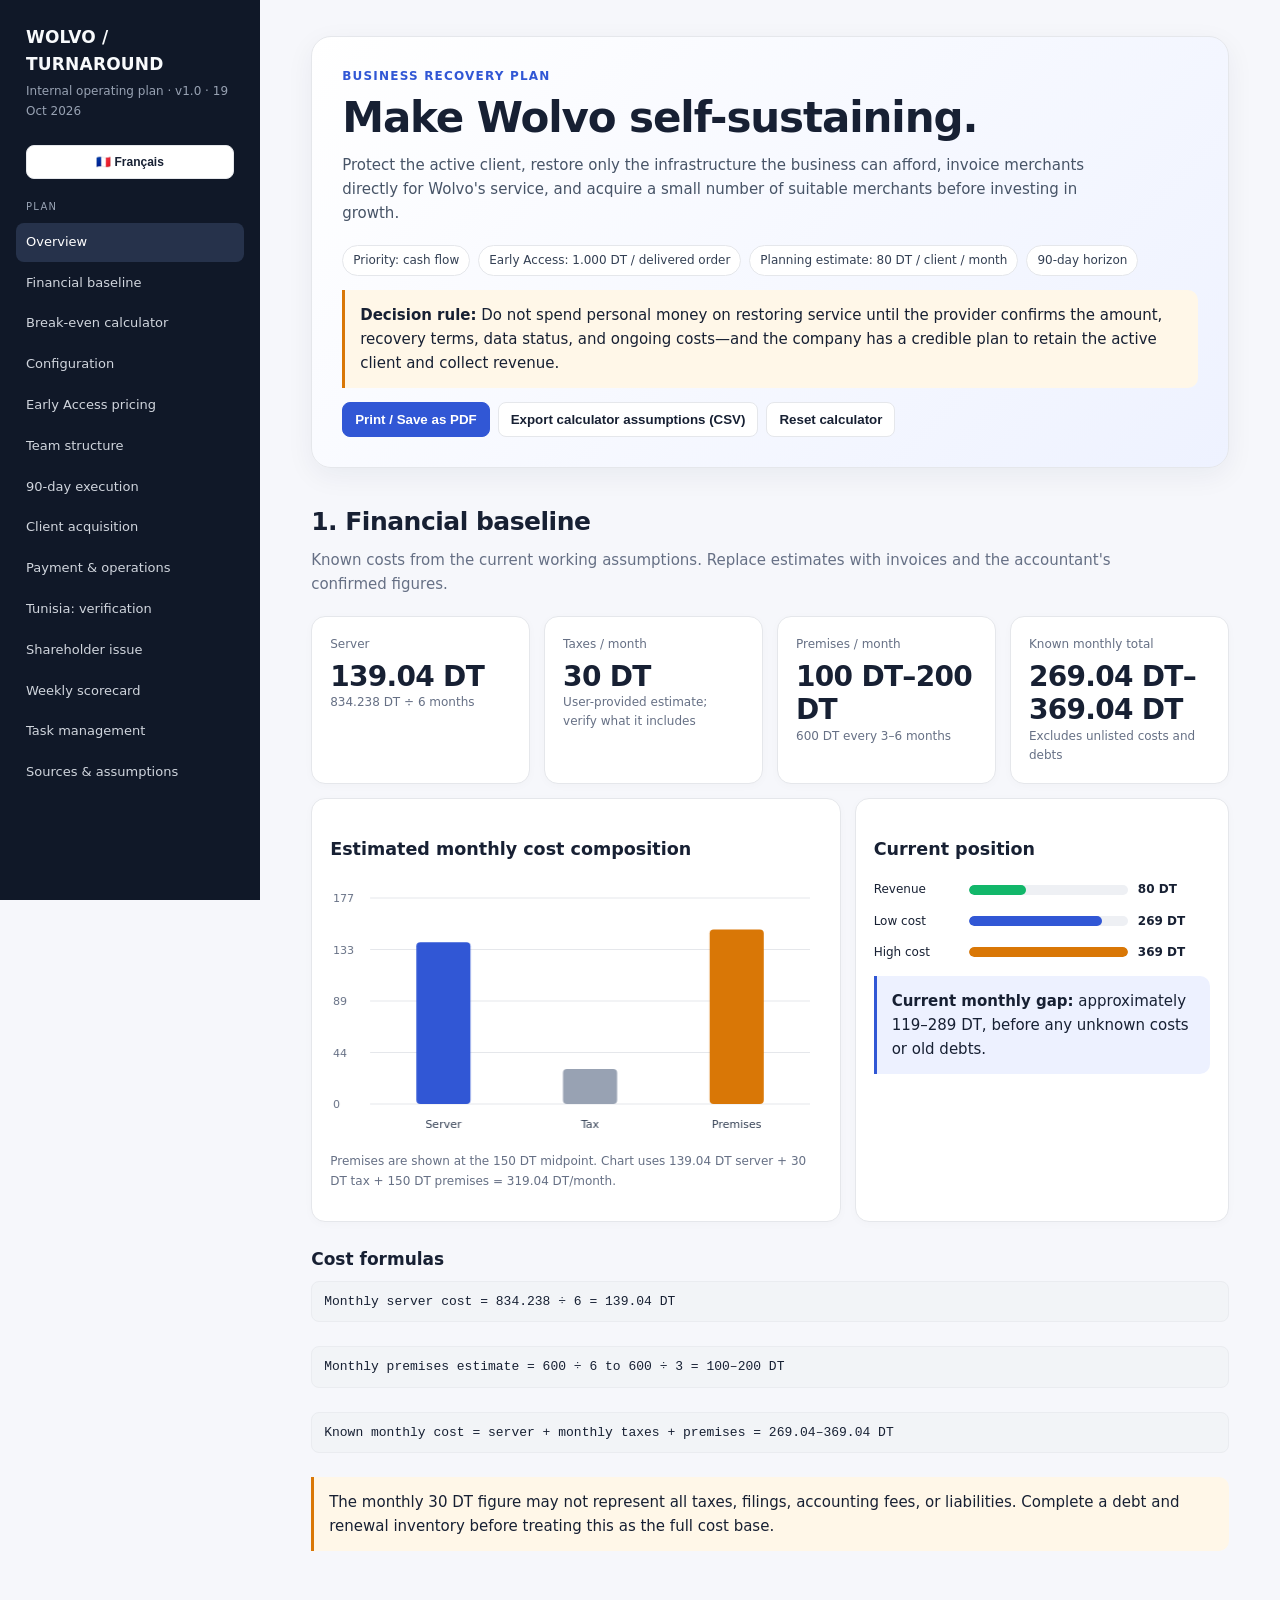
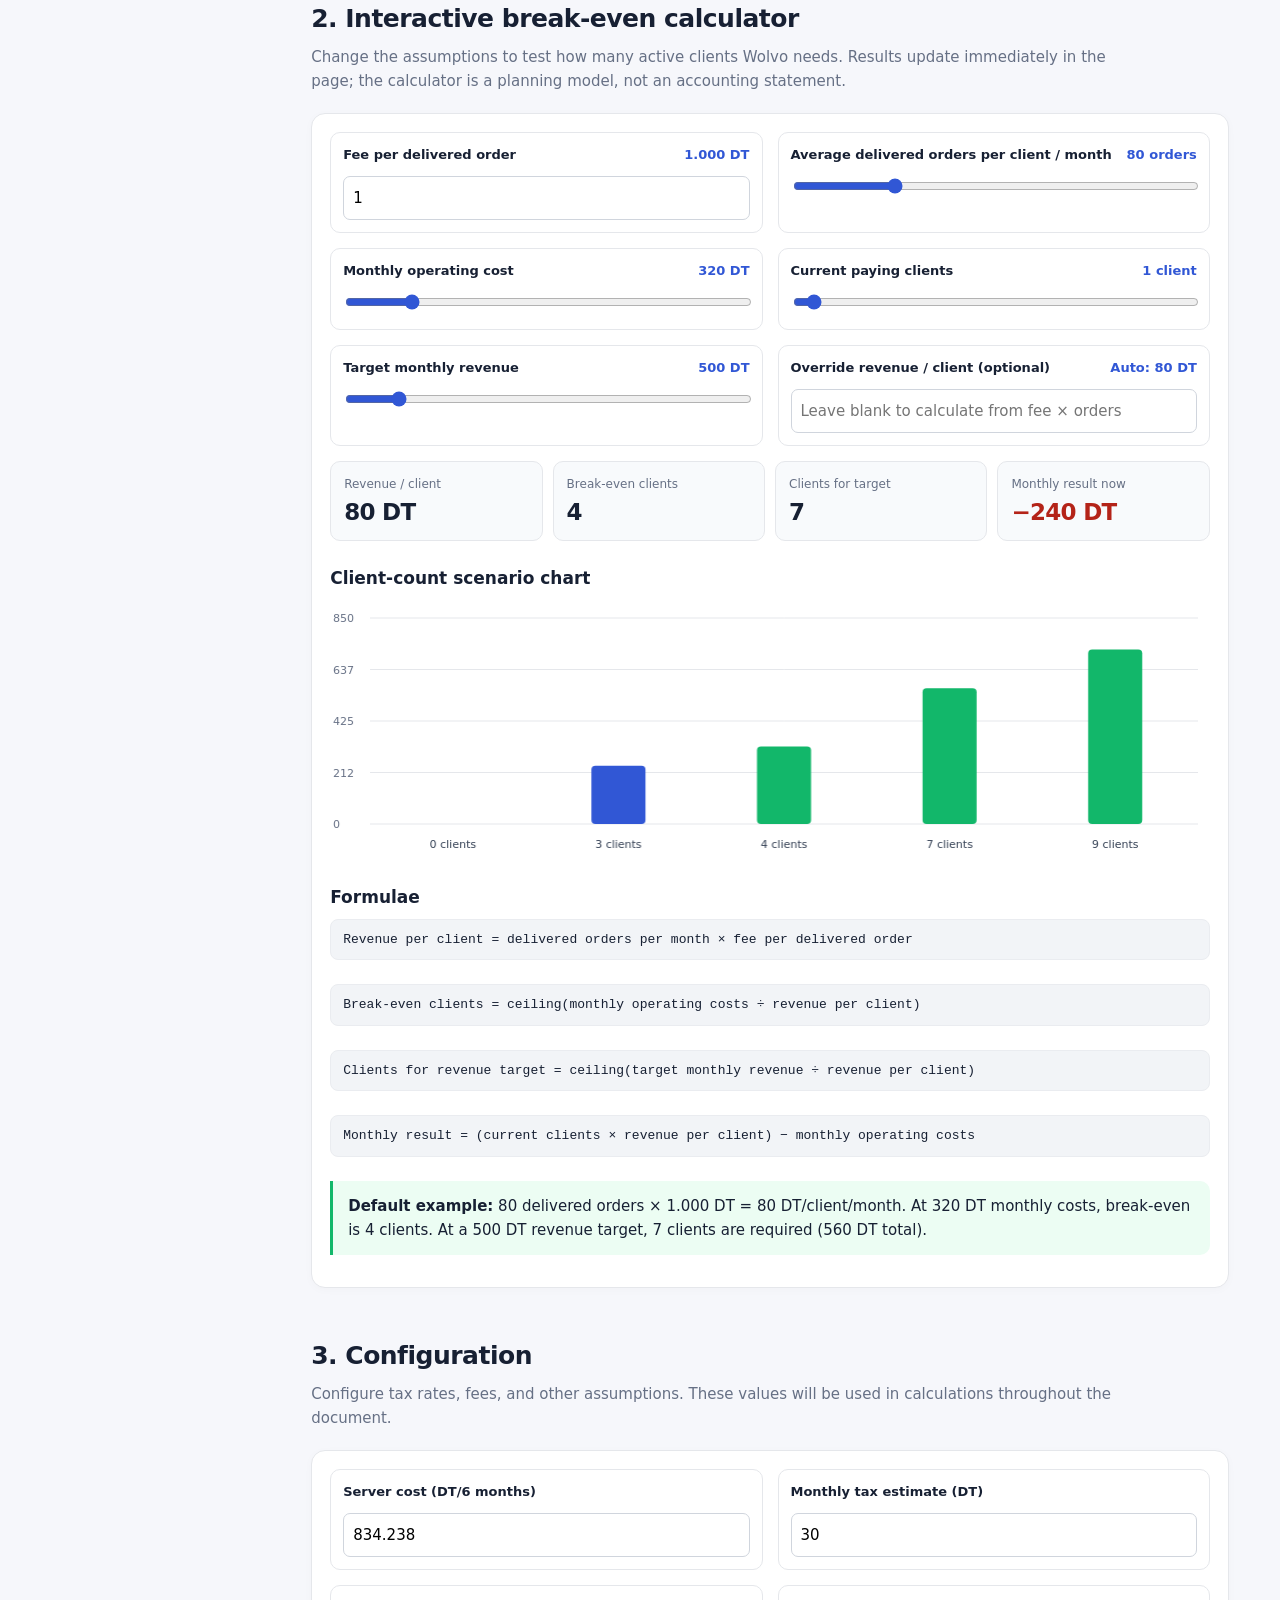
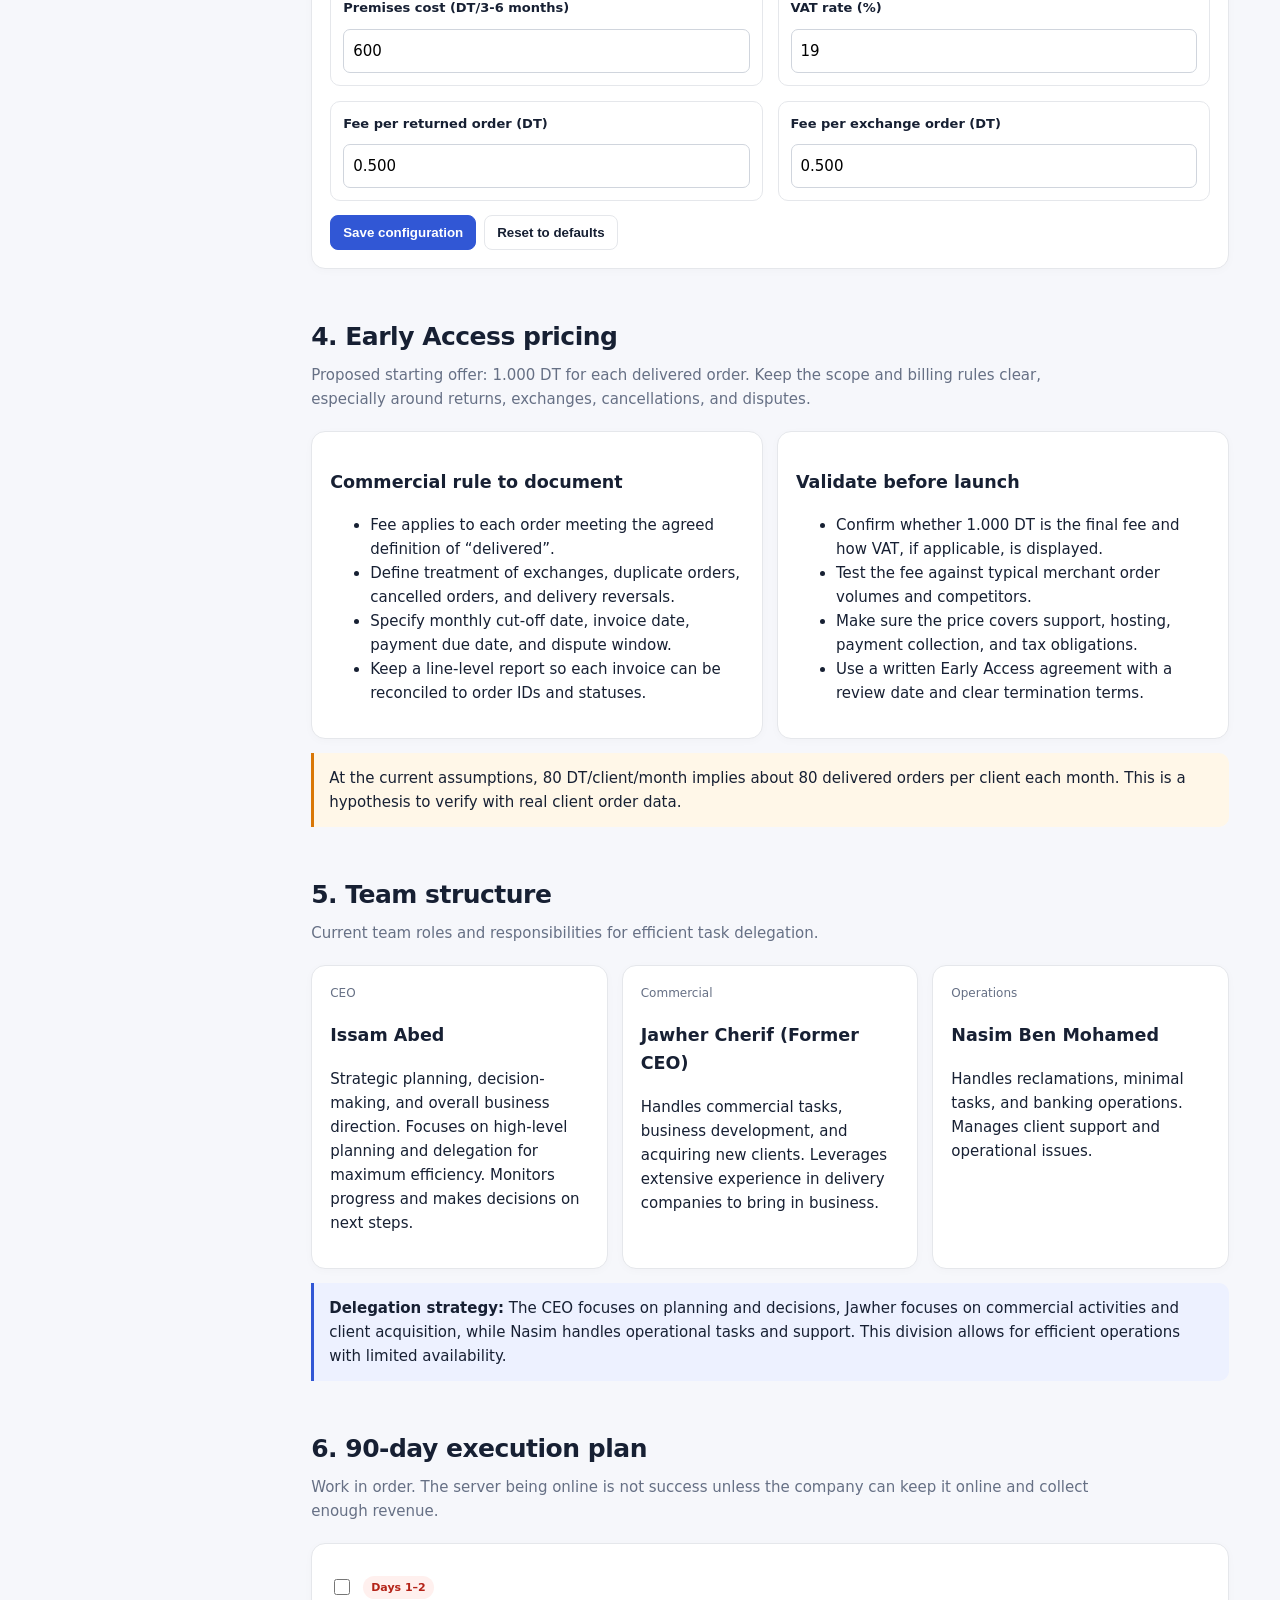
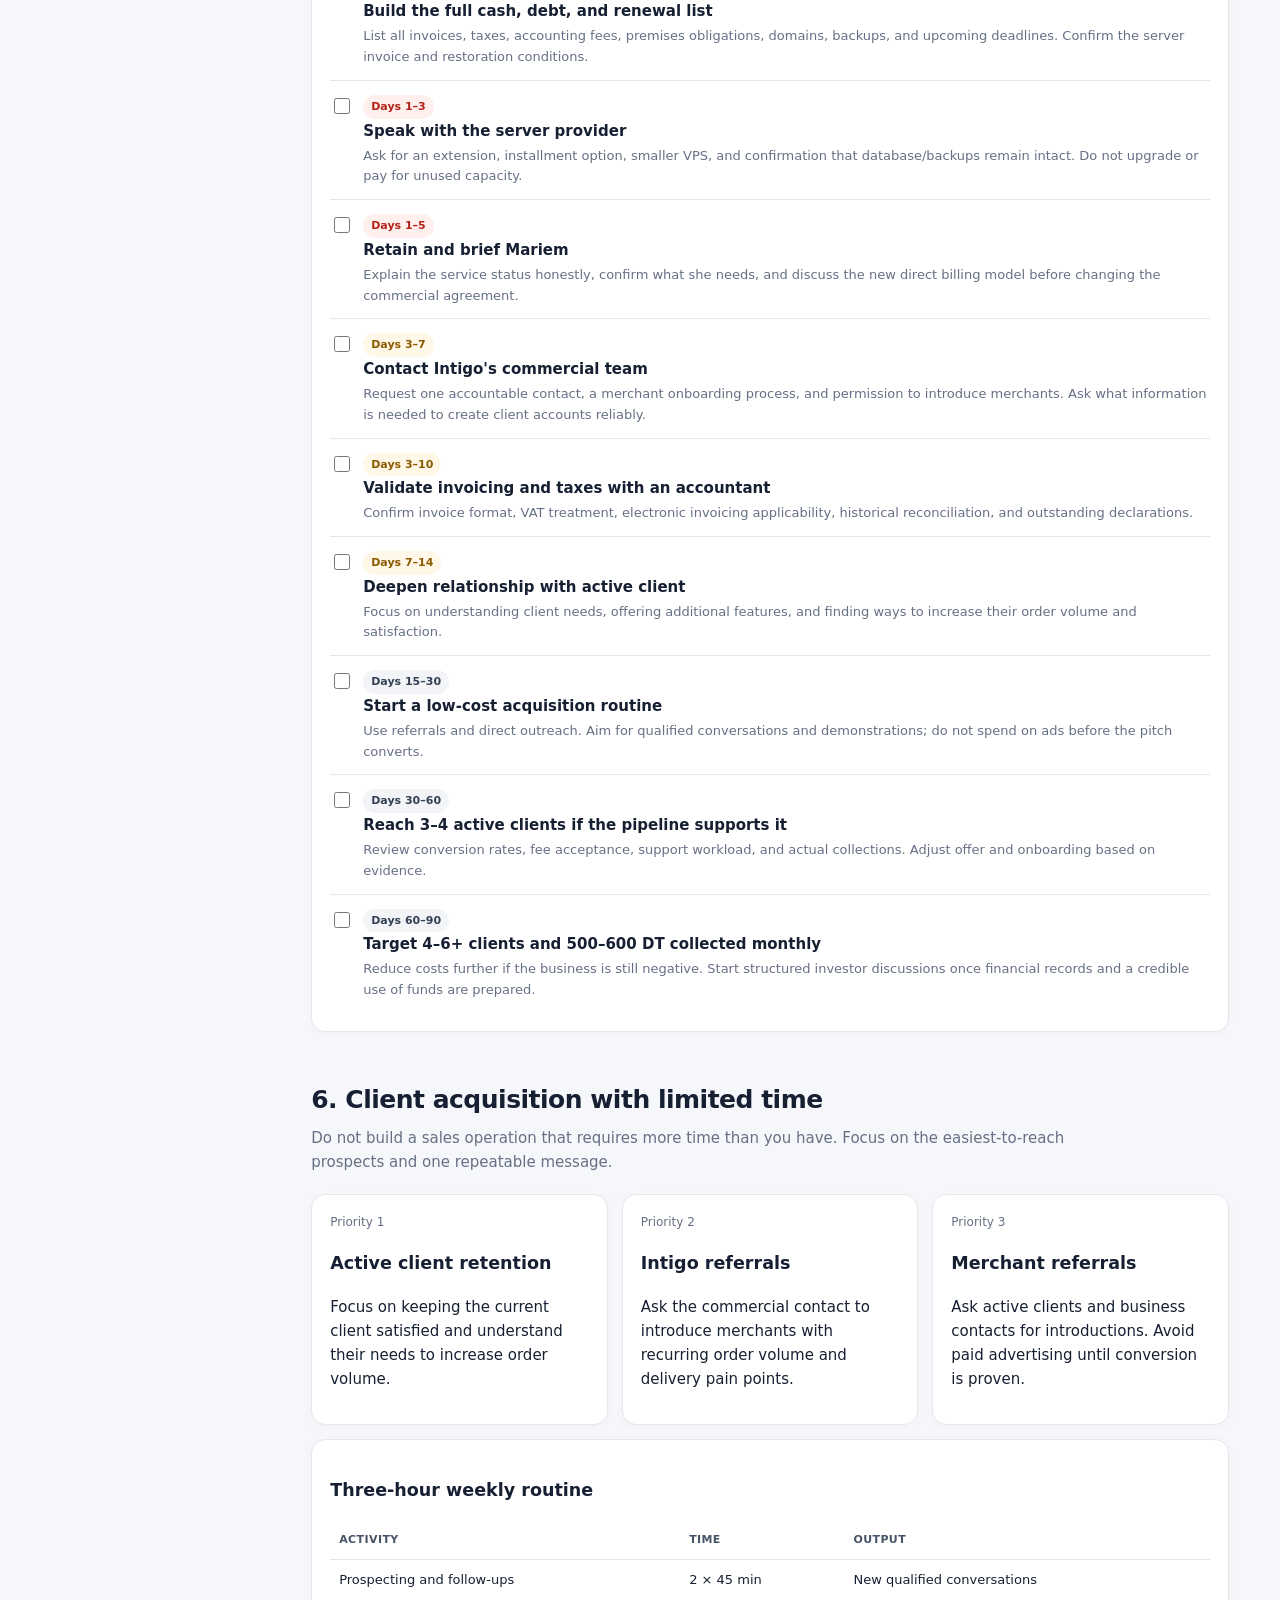
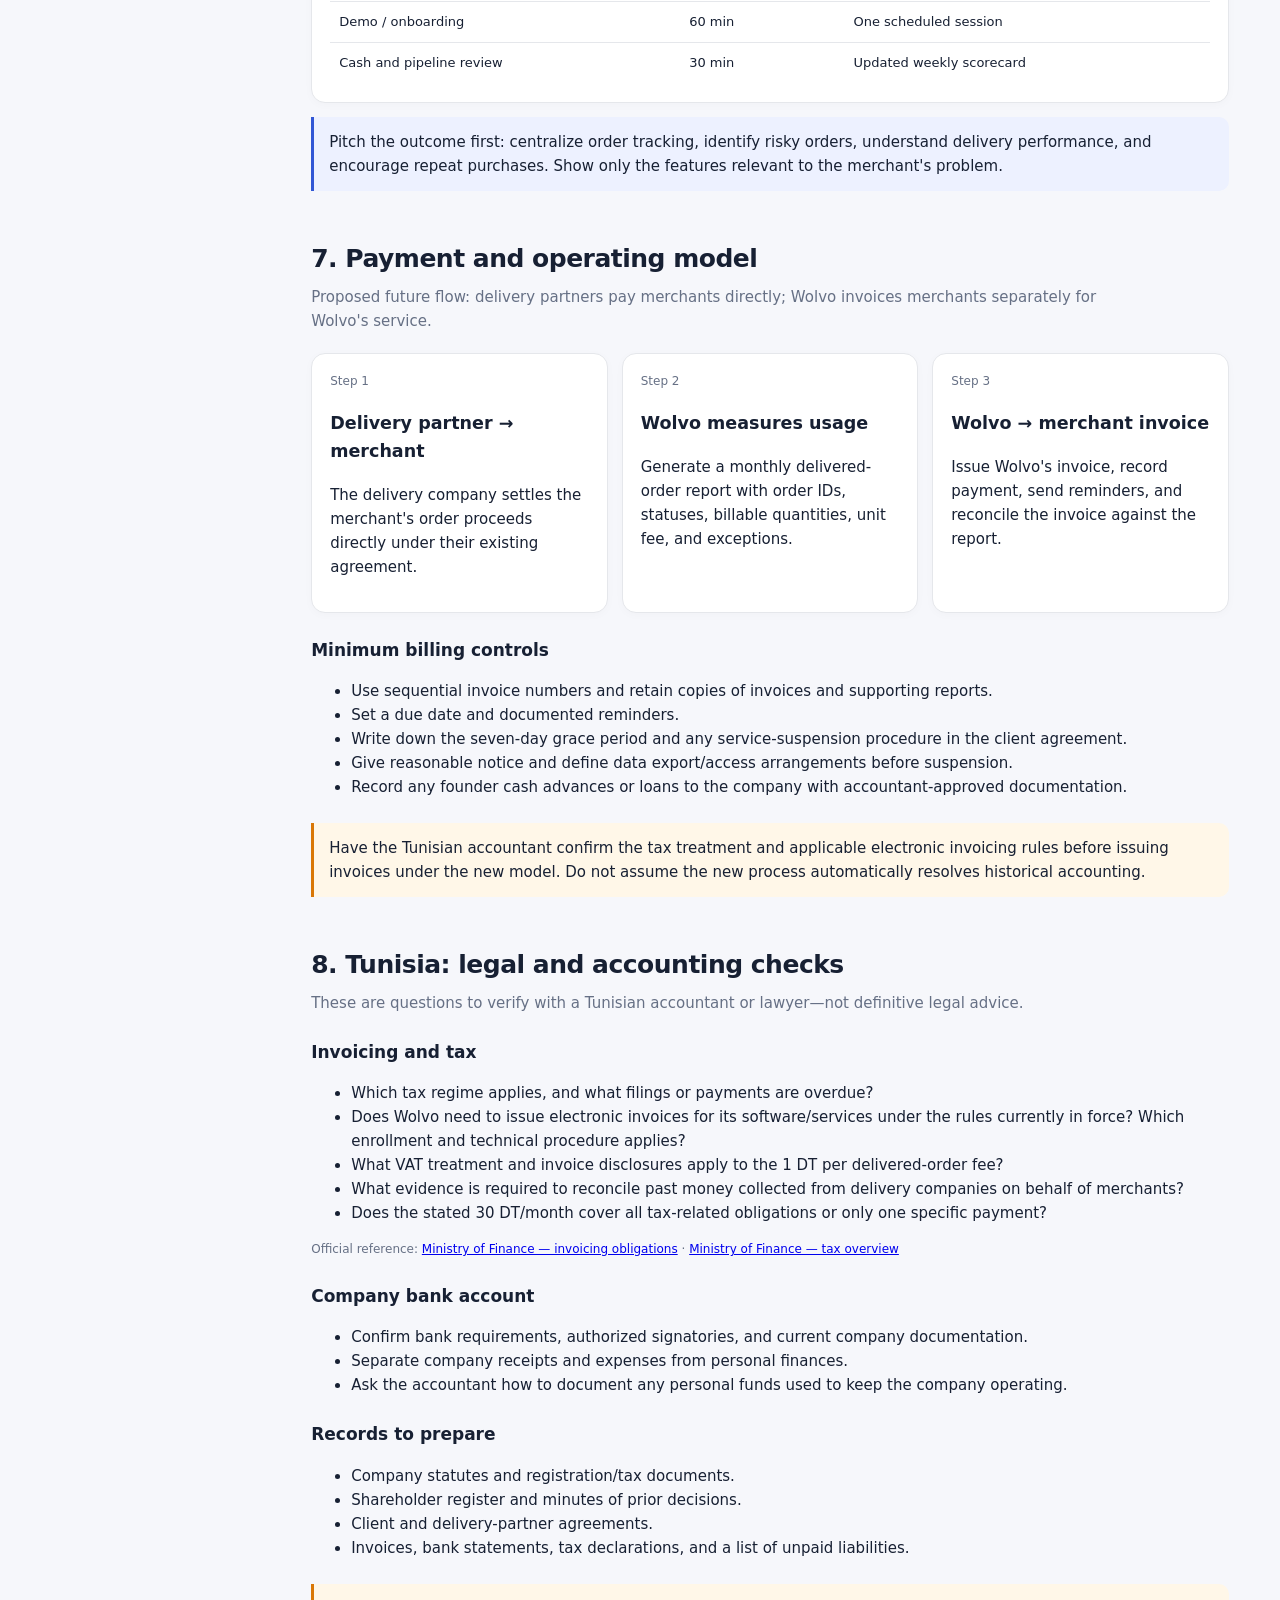
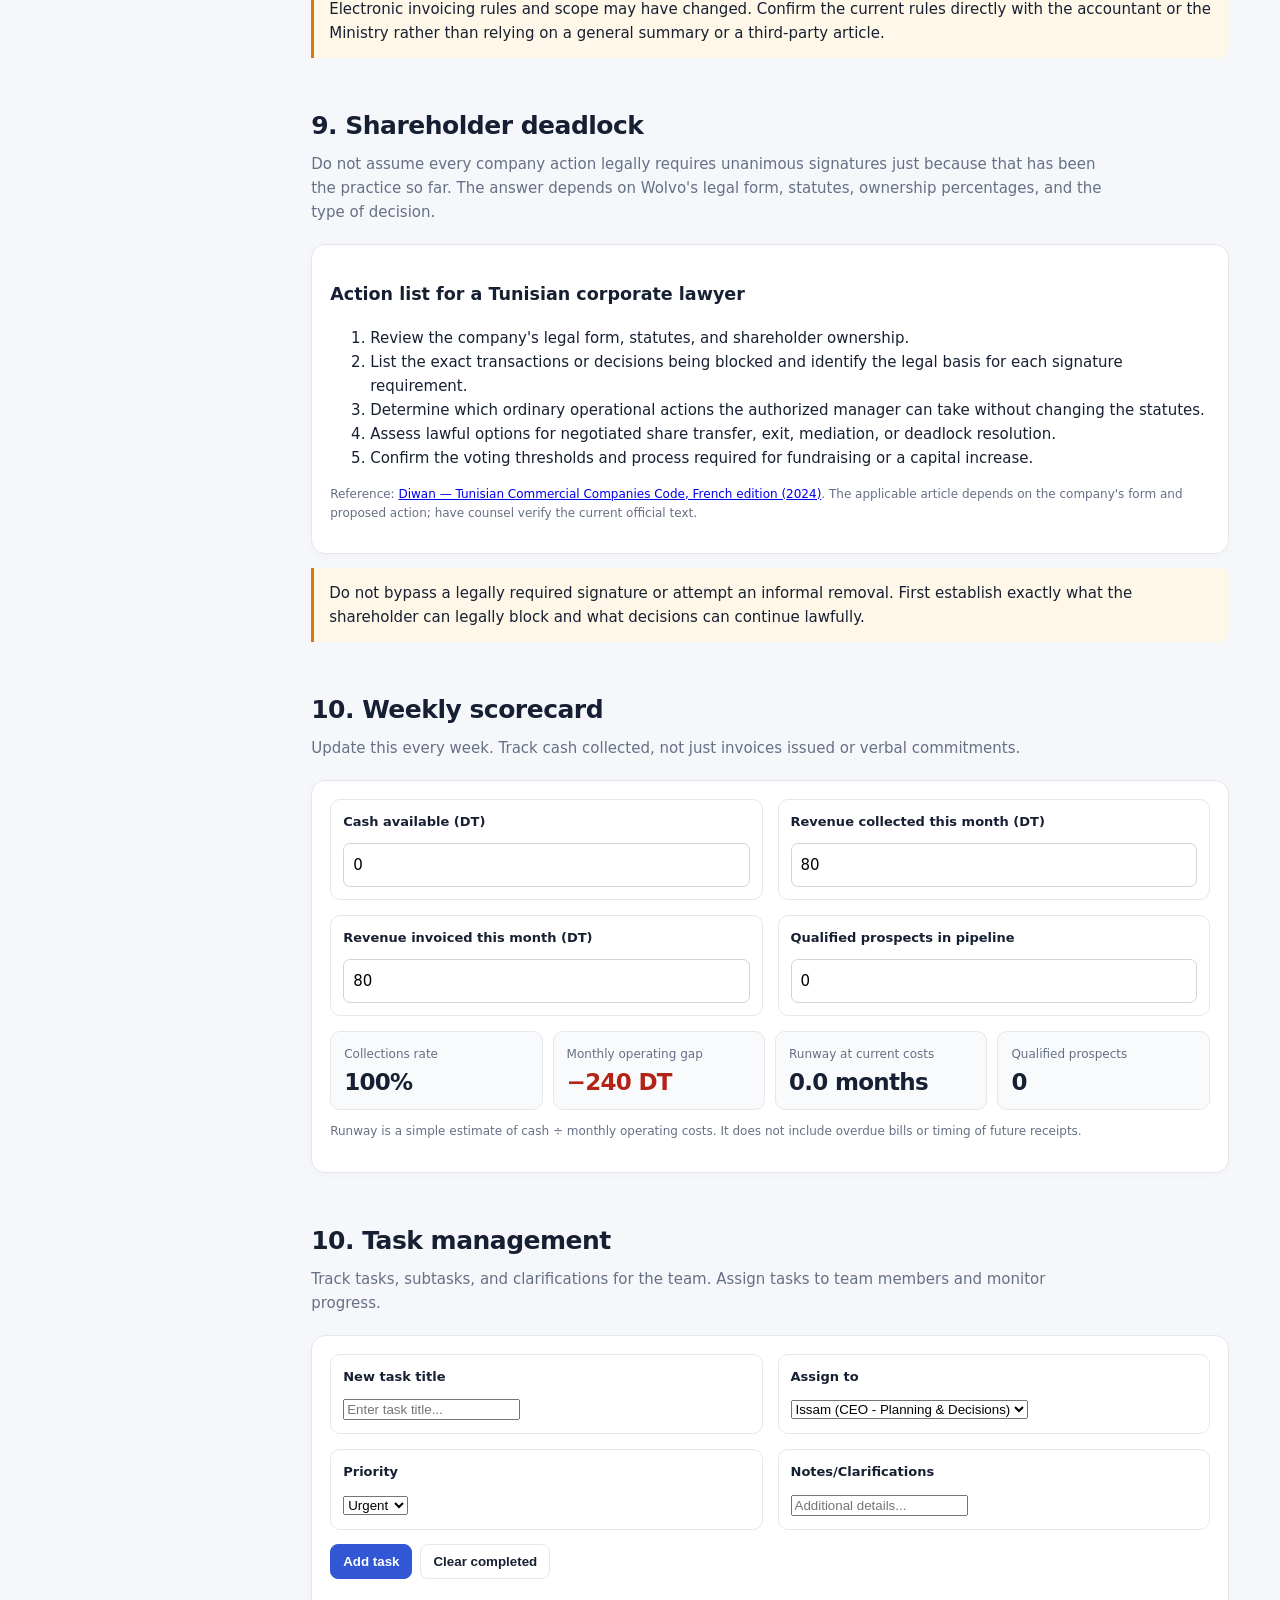
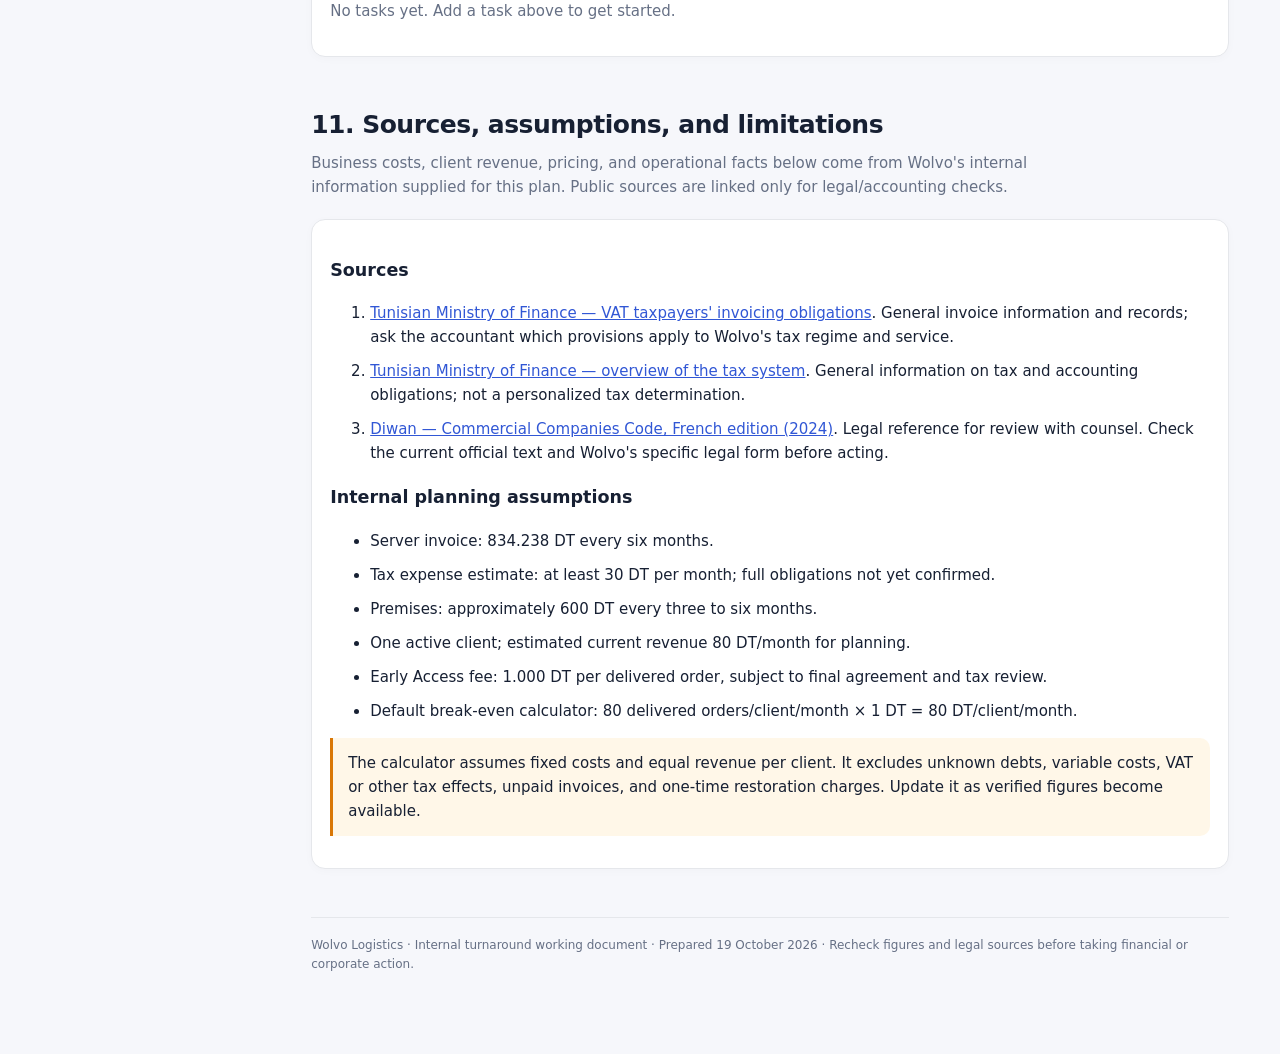
==== commit 383830e6: "feat: All data persists using localStorage - no data loss on page refresh Fully configurable - updat" ====
--- a/index.html
+++ b/index.html
@@ -516,18 +516,24 @@
         <div class="brand-sub">
           Internal operating plan · v1.0 · 19 Oct 2026
         </div>
+        <div style="margin: 16px 10px;">
+          <button class="btn" id="langToggle" style="width: 100%; font-size: 12px;">🇫🇷 Français</button>
+        </div>
         <div class="nav-label">Plan</div>
         <nav class="nav" id="sideNav">
           <a href="#overview" class="active">Overview</a>
           <a href="#financials">Financial baseline</a>
           <a href="#calculator">Break-even calculator</a>
+          <a href="#config">Configuration</a>
           <a href="#pricing">Early Access pricing</a>
-          <a href="#execution">90-day execution</a>
+          <a href="#execution">Team structure</a>
+          <a href="#execution-plan">90-day execution</a>
           <a href="#sales">Client acquisition</a>
           <a href="#operations">Payment & operations</a>
           <a href="#legal">Tunisia: verification</a>
           <a href="#governance">Shareholder issue</a>
           <a href="#scorecard">Weekly scorecard</a>
+          <a href="#tasks">Task management</a>
           <a href="#sources">Sources & assumptions</a>
         </nav>
       </aside>
@@ -804,8 +810,87 @@
           </div>
         </section>
 
+        <section class="section" id="config">
+          <h2>3. Configuration</h2>
+          <p class="section-intro">
+            Configure tax rates, fees, and other assumptions. These values will be used in calculations throughout the document.
+          </p>
+          <div class="card">
+            <div class="controls">
+              <div class="control">
+                <label for="configServer">Server cost (DT/6 months)</label
+                ><input
+                  id="configServer"
+                  type="number"
+                  min="0"
+                  step="0.001"
+                  value="834.238"
+                />
+              </div>
+              <div class="control">
+                <label for="configTax">Monthly tax estimate (DT)</label
+                ><input
+                  id="configTax"
+                  type="number"
+                  min="0"
+                  step="1"
+                  value="30"
+                />
+              </div>
+              <div class="control">
+                <label for="configPremises">Premises cost (DT/3-6 months)</label
+                ><input
+                  id="configPremises"
+                  type="number"
+                  min="0"
+                  step="1"
+                  value="600"
+                />
+              </div>
+              <div class="control">
+                <label for="configVatRate">VAT rate (%)</label
+                ><input
+                  id="configVatRate"
+                  type="number"
+                  min="0"
+                  max="100"
+                  step="0.1"
+                  value="19"
+                />
+              </div>
+              <div class="control">
+                <label for="configReturnedFee">Fee per returned order (DT)</label
+                ><input
+                  id="configReturnedFee"
+                  type="number"
+                  min="0"
+                  step="0.001"
+                  value="0.500"
+                />
+              </div>
+              <div class="control">
+                <label for="configExchangeFee">Fee per exchange order (DT)</label
+                ><input
+                  id="configExchangeFee"
+                  type="number"
+                  min="0"
+                  step="0.001"
+                  value="0.500"
+                />
+              </div>
+            </div>
+            <div class="action-row">
+              <button class="btn primary" id="saveConfig">Save configuration</button>
+              <button class="btn" id="resetConfig">Reset to defaults</button>
+            </div>
+            <div class="callout good" id="configSaved" style="display: none;">
+              <strong>Configuration saved!</strong> Your settings have been stored and will be used in calculations.
+            </div>
+          </div>
+        </section>
+
         <section class="section" id="pricing">
-          <h2>3. Early Access pricing</h2>
+          <h2>4. Early Access pricing</h2>
           <p class="section-intro">
             Proposed starting offer: 1.000 DT for each delivered order. Keep the
             scope and billing rules clear, especially around returns, exchanges,
@@ -863,7 +948,46 @@
         </section>
 
         <section class="section" id="execution">
-          <h2>4. 90-day execution plan</h2>
+          <h2>5. Team structure</h2>
+          <p class="section-intro">
+            Current team roles and responsibilities for efficient task delegation.
+          </p>
+          <div class="grid">
+            <div class="card span-4">
+              <div class="metric-label">CEO</div>
+              <h3>Issam Abed</h3>
+              <p>
+                Strategic planning, decision-making, and overall business direction.
+                Focuses on high-level planning and delegation for maximum efficiency.
+                Monitors progress and makes decisions on next steps.
+              </p>
+            </div>
+            <div class="card span-4">
+              <div class="metric-label">Commercial</div>
+              <h3>Jawher Cherif (Former CEO)</h3>
+              <p>
+                Handles commercial tasks, business development, and acquiring new clients.
+                Leverages extensive experience in delivery companies to bring in business.
+              </p>
+            </div>
+            <div class="card span-4">
+              <div class="metric-label">Operations</div>
+              <h3>Nasim Ben Mohamed</h3>
+              <p>
+                Handles reclamations, minimal tasks, and banking operations.
+                Manages client support and operational issues.
+              </p>
+            </div>
+          </div>
+          <div class="callout">
+            <strong>Delegation strategy:</strong> The CEO focuses on planning and decisions,
+            Jawher focuses on commercial activities and client acquisition, while Nasim handles
+            operational tasks and support. This division allows for efficient operations with limited availability.
+          </div>
+        </section>
+
+        <section class="section" id="execution-plan">
+          <h2>6. 90-day execution plan</h2>
           <p class="section-intro">
             Work in order. The server being online is not success unless the
             company can keep it online and collect enough revenue.
@@ -935,11 +1059,10 @@
               <input type="checkbox" />
               <div>
                 <span class="status next">Days 7–14</span
-                ><strong>Contact former clients and run focused demos</strong>
+                ><strong>Deepen relationship with active client</strong>
                 <p>
-                  Ask why former clients stopped, offer a short reactivation
-                  demo, and prioritize merchants with meaningful monthly
-                  delivery volume.
+                  Focus on understanding client needs, offering additional features,
+                  and finding ways to increase their order volume and satisfaction.
                 </p>
               </div>
             </div>
@@ -987,7 +1110,7 @@
         </section>
 
         <section class="section" id="sales">
-          <h2>5. Client acquisition with limited time</h2>
+          <h2>6. Client acquisition with limited time</h2>
           <p class="section-intro">
             Do not build a sales operation that requires more time than you
             have. Focus on the easiest-to-reach prospects and one repeatable
@@ -996,10 +1119,9 @@
           <div class="grid">
             <div class="card span-4">
               <div class="metric-label">Priority 1</div>
-              <h3>Former clients</h3>
+              <h3>Active client retention</h3>
               <p>
-                They already know the platform. Learn why they stopped before
-                offering reactivation.
+                Focus on keeping the current client satisfied and understand their needs to increase order volume.
               </p>
             </div>
             <div class="card span-4">
@@ -1057,7 +1179,7 @@
         </section>
 
         <section class="section" id="operations">
-          <h2>6. Payment and operating model</h2>
+          <h2>7. Payment and operating model</h2>
           <p class="section-intro">
             Proposed future flow: delivery partners pay merchants directly;
             Wolvo invoices merchants separately for Wolvo's service.
@@ -1119,7 +1241,7 @@
         </section>
 
         <section class="section" id="legal">
-          <h2>7. Tunisia: legal and accounting checks</h2>
+          <h2>8. Tunisia: legal and accounting checks</h2>
           <p class="section-intro">
             These are questions to verify with a Tunisian accountant or
             lawyer—not definitive legal advice.
@@ -1202,7 +1324,7 @@
         </section>
 
         <section class="section" id="governance">
-          <h2>8. Shareholder deadlock</h2>
+          <h2>9. Shareholder deadlock</h2>
           <p class="section-intro">
             Do not assume every company action legally requires unanimous
             signatures just because that has been the practice so far. The
@@ -1253,7 +1375,7 @@
         </section>
 
         <section class="section" id="scorecard">
-          <h2>9. Weekly scorecard</h2>
+          <h2>10. Weekly scorecard</h2>
           <p class="section-intro">
             Update this every week. Track cash collected, not just invoices
             issued or verbal commitments.
@@ -1326,8 +1448,58 @@
           </div>
         </section>
 
+        <section class="section" id="tasks">
+          <h2>10. Task management</h2>
+          <p class="section-intro">
+            Track tasks, subtasks, and clarifications for the team. Assign tasks to team members and monitor progress.
+          </p>
+          <div class="card">
+            <div class="controls">
+              <div class="control">
+                <label for="taskTitle">New task title</label
+                ><input
+                  id="taskTitle"
+                  type="text"
+                  placeholder="Enter task title..."
+                />
+              </div>
+              <div class="control">
+                <label for="taskAssignee">Assign to</label
+                ><select id="taskAssignee">
+                  <option value="issam">Issam (CEO - Planning & Decisions)</option>
+                  <option value="jawher">Jawher (Commercial & New Clients)</option>
+                  <option value="nasim">Nasim (Reclamations & Banking)</option>
+                </select>
+              </div>
+              <div class="control">
+                <label for="taskPriority">Priority</label
+                ><select id="taskPriority">
+                  <option value="urgent">Urgent</option>
+                  <option value="next">Next</option>
+                  <option value="normal">Normal</option>
+                </select>
+              </div>
+              <div class="control">
+                <label for="taskNotes">Notes/Clarifications</label
+                ><input
+                  id="taskNotes"
+                  type="text"
+                  placeholder="Additional details..."
+                />
+              </div>
+            </div>
+            <div class="action-row">
+              <button class="btn primary" id="addTask">Add task</button>
+              <button class="btn" id="clearCompleted">Clear completed</button>
+            </div>
+            <div id="taskList" style="margin-top: 20px;">
+              <!-- Tasks will be rendered here -->
+            </div>
+          </div>
+        </section>
+
         <section class="section" id="sources">
-          <h2>10. Sources, assumptions, and limitations</h2>
+          <h2>11. Sources, assumptions, and limitations</h2>
           <p class="section-intro">
             Business costs, client revenue, pricing, and operational facts below
             come from Wolvo's internal information supplied for this plan.
@@ -1411,6 +1583,134 @@
           }).format(n) + " DT";
         const num = (id) => Math.max(0, Number($(id).value) || 0);
         const signedMoney = (n) => (n < 0 ? "−" : "") + money(Math.abs(n));
+
+        // localStorage functions
+        const STORAGE_KEY = 'wolvo_plan_data';
+        const CONFIG_KEY = 'wolvo_config_data';
+
+        // Configuration functions
+        function saveConfig() {
+          const config = {
+            server: $("configServer").value,
+            tax: $("configTax").value,
+            premises: $("configPremises").value,
+            vatRate: $("configVatRate").value,
+            returnedFee: $("configReturnedFee").value,
+            exchangeFee: $("configExchangeFee").value
+          };
+          localStorage.setItem(CONFIG_KEY, JSON.stringify(config));
+          const savedMsg = $("configSaved");
+          savedMsg.style.display = 'block';
+          setTimeout(() => { savedMsg.style.display = 'none'; }, 3000);
+          updateFinancialsFromConfig();
+        }
+
+        function loadConfig() {
+          const saved = localStorage.getItem(CONFIG_KEY);
+          if (saved) {
+            try {
+              const config = JSON.parse(saved);
+              if (config.server) $("configServer").value = config.server;
+              if (config.tax) $("configTax").value = config.tax;
+              if (config.premises) $("configPremises").value = config.premises;
+              if (config.vatRate) $("configVatRate").value = config.vatRate;
+              if (config.returnedFee) $("configReturnedFee").value = config.returnedFee;
+              if (config.exchangeFee) $("configExchangeFee").value = config.exchangeFee;
+            } catch (e) {
+              console.error('Error loading config:', e);
+            }
+          }
+        }
+
+        function resetConfig() {
+          $("configServer").value = 834.238;
+          $("configTax").value = 30;
+          $("configPremises").value = 600;
+          $("configVatRate").value = 19;
+          $("configReturnedFee").value = 0.500;
+          $("configExchangeFee").value = 0.500;
+          saveConfig();
+        }
+
+        function updateFinancialsFromConfig() {
+          const server = Number($("configServer").value) || 834.238;
+          const tax = Number($("configTax").value) || 30;
+          const premises = Number($("configPremises").value) || 600;
+
+          const monthlyServer = server / 6;
+          const monthlyPremisesLow = premises / 6;
+          const monthlyPremisesHigh = premises / 3;
+          const monthlyTotalLow = monthlyServer + tax + monthlyPremisesLow;
+          const monthlyTotalHigh = monthlyServer + tax + monthlyPremisesHigh;
+
+          // Update financial baseline section
+          const serverEl = document.querySelector('#financials .card:nth-child(1) .metric');
+          const taxEl = document.querySelector('#financials .card:nth-child(2) .metric');
+          const premisesEl = document.querySelector('#financials .card:nth-child(3) .metric');
+          const totalEl = document.querySelector('#financials .card:nth-child(4) .metric');
+
+          if (serverEl) serverEl.textContent = money(monthlyServer);
+          if (taxEl) taxEl.textContent = money(tax);
+          if (premisesEl) premisesEl.textContent = money(monthlyPremisesLow) + '–' + money(monthlyPremisesHigh);
+          if (totalEl) totalEl.textContent = money(monthlyTotalLow) + '–' + money(monthlyTotalHigh);
+
+          // Update cost chart
+          drawBars($("costChart"), [
+            { label: "Server", value: monthlyServer, color: "#3157d5" },
+            { label: "Tax", value: tax, color: "#98a2b3" },
+            { label: "Premises", value: (monthlyPremisesLow + monthlyPremisesHigh) / 2, color: "#d97706" },
+          ]);
+
+          // Update cost input in calculator to match
+          const avgCost = (monthlyTotalLow + monthlyTotalHigh) / 2;
+          $("cost").value = Math.round(avgCost);
+          updateCalc();
+        }
+
+        function saveToStorage() {
+          const data = {
+            calculator: {
+              fee: $("fee").value,
+              orders: $("orders").value,
+              cost: $("cost").value,
+              clients: $("clients").value,
+              target: $("target").value,
+              manualRevenue: $("manualRevenue").value
+            },
+            scorecard: {
+              cashOnHand: $("cashOnHand").value,
+              collected: $("collected").value,
+              invoiced: $("invoiced").value,
+              pipeline: $("pipeline").value
+            }
+          };
+          localStorage.setItem(STORAGE_KEY, JSON.stringify(data));
+        }
+
+        function loadFromStorage() {
+          const saved = localStorage.getItem(STORAGE_KEY);
+          if (saved) {
+            try {
+              const data = JSON.parse(saved);
+              if (data.calculator) {
+                if (data.calculator.fee) $("fee").value = data.calculator.fee;
+                if (data.calculator.orders) $("orders").value = data.calculator.orders;
+                if (data.calculator.cost) $("cost").value = data.calculator.cost;
+                if (data.calculator.clients) $("clients").value = data.calculator.clients;
+                if (data.calculator.target) $("target").value = data.calculator.target;
+                if (data.calculator.manualRevenue !== undefined) $("manualRevenue").value = data.calculator.manualRevenue;
+              }
+              if (data.scorecard) {
+                if (data.scorecard.cashOnHand) $("cashOnHand").value = data.scorecard.cashOnHand;
+                if (data.scorecard.collected) $("collected").value = data.scorecard.collected;
+                if (data.scorecard.invoiced) $("invoiced").value = data.scorecard.invoiced;
+                if (data.scorecard.pipeline) $("pipeline").value = data.scorecard.pipeline;
+              }
+            } catch (e) {
+              console.error('Error loading from storage:', e);
+            }
+          }
+        }
         function drawBars(canvas, items) {
           if (!canvas) return;
           const rect = canvas.getBoundingClientRect(),
@@ -1515,10 +1815,10 @@
           $("pipelineOut").textContent = pipeline;
         }
         ["fee", "orders", "cost", "clients", "target", "manualRevenue"].forEach(
-          (id) => $(id).addEventListener("input", updateCalc),
+          (id) => $(id).addEventListener("input", () => { updateCalc(); saveToStorage(); }),
         );
         ["cashOnHand", "collected", "invoiced", "pipeline"].forEach((id) =>
-          $(id).addEventListener("input", updateScore),
+          $(id).addEventListener("input", () => { updateScore(); saveToStorage(); }),
         );
         $("resetCalc").addEventListener("click", () => {
           $("fee").value = 1;
@@ -1557,12 +1857,517 @@
           a.click();
           URL.revokeObjectURL(a.href);
         });
+        loadFromStorage();
+        loadConfig();
+        updateFinancialsFromConfig();
         drawBars($("costChart"), [
           { label: "Server", value: 139.04, color: "#3157d5" },
           { label: "Tax", value: 30, color: "#98a2b3" },
           { label: "Premises", value: 150, color: "#d97706" },
         ]);
         updateCalc();
+
+        // Config event listeners
+        $("saveConfig").addEventListener("click", saveConfig);
+        $("resetConfig").addEventListener("click", resetConfig);
+
+        // Task management
+        const TASKS_KEY = 'wolvo_tasks';
+        let tasks = [];
+
+        function loadTasks() {
+          const saved = localStorage.getItem(TASKS_KEY);
+          if (saved) {
+            try {
+              tasks = JSON.parse(saved);
+            } catch (e) {
+              console.error('Error loading tasks:', e);
+              tasks = [];
+            }
+          }
+          renderTasks();
+        }
+
+        function saveTasks() {
+          localStorage.setItem(TASKS_KEY, JSON.stringify(tasks));
+        }
+
+        function addTask() {
+          const title = $("taskTitle").value.trim();
+          if (!title) return;
+
+          const task = {
+            id: Date.now(),
+            title: title,
+            assignee: $("taskAssignee").value,
+            priority: $("taskPriority").value,
+            notes: $("taskNotes").value.trim(),
+            completed: false,
+            createdAt: new Date().toISOString(),
+            subtasks: []
+          };
+
+          tasks.push(task);
+          saveTasks();
+          renderTasks();
+
+          $("taskTitle").value = "";
+          $("taskNotes").value = "";
+        }
+
+        function toggleTask(id) {
+          const task = tasks.find(t => t.id === id);
+          if (task) {
+            task.completed = !task.completed;
+            saveTasks();
+            renderTasks();
+          }
+        }
+
+        function deleteTask(id) {
+          tasks = tasks.filter(t => t.id !== id);
+          saveTasks();
+          renderTasks();
+        }
+
+        function addSubtask(taskId) {
+          const task = tasks.find(t => t.id === taskId);
+          if (task) {
+            const subtaskTitle = prompt("Enter subtask:");
+            if (subtaskTitle && subtaskTitle.trim()) {
+              task.subtasks.push({
+                id: Date.now(),
+                title: subtaskTitle.trim(),
+                completed: false
+              });
+              saveTasks();
+              renderTasks();
+            }
+          }
+        }
+
+        function toggleSubtask(taskId, subtaskId) {
+          const task = tasks.find(t => t.id === taskId);
+          if (task) {
+            const subtask = task.subtasks.find(st => st.id === subtaskId);
+            if (subtask) {
+              subtask.completed = !subtask.completed;
+              saveTasks();
+              renderTasks();
+            }
+          }
+        }
+
+        function clearCompleted() {
+          tasks = tasks.filter(t => !t.completed);
+          saveTasks();
+          renderTasks();
+        }
+
+        function renderTasks() {
+          const container = $("taskList");
+          if (tasks.length === 0) {
+            container.innerHTML = '<p class="muted">No tasks yet. Add a task above to get started.</p>';
+            return;
+          }
+
+          const assigneeNames = {
+            issam: 'Issam (CEO)',
+            jawher: 'Jawher',
+            nasim: 'Nasim'
+          };
+
+          const priorityClass = {
+            urgent: 'urgent',
+            next: 'next',
+            normal: ''
+          };
+
+          container.innerHTML = tasks.map(task => `
+            <div class="task" style="${task.completed ? 'opacity: 0.6;' : ''}">
+              <input type="checkbox" ${task.completed ? 'checked' : ''} onchange="toggleTask(${task.id})" />
+              <div style="flex: 1;">
+                <span class="status ${priorityClass[task.priority]}">${task.priority.charAt(0).toUpperCase() + task.priority.slice(1)}</span>
+                <strong>${task.title}</strong>
+                <p>
+                  <strong>Assigned to:</strong> ${assigneeNames[task.assignee]}<br/>
+                  ${task.notes ? '<strong>Notes:</strong> ' + task.notes + '<br/>' : ''}
+                  <strong>Created:</strong> ${new Date(task.createdAt).toLocaleDateString()}
+                </p>
+                ${task.subtasks.length > 0 ? `
+                  <div style="margin-left: 20px; margin-top: 8px;">
+                    ${task.subtasks.map(st => `
+                      <div style="display: flex; gap: 8px; align-items: center; margin: 4px 0;">
+                        <input type="checkbox" ${st.completed ? 'checked' : ''} onchange="toggleSubtask(${task.id}, ${st.id})" />
+                        <span style="${st.completed ? 'text-decoration: line-through; color: var(--muted);' : ''}">${st.title}</span>
+                      </div>
+                    `).join('')}
+                  </div>
+                ` : ''}
+                <button class="btn" style="font-size: 11px; padding: 4px 8px; margin-top: 8px;" onclick="addSubtask(${task.id})">+ Add subtask</button>
+                <button class="btn" style="font-size: 11px; padding: 4px 8px; margin-top: 8px; background: #fff0ee; border-color: #fecaca; color: #b42318;" onclick="deleteTask(${task.id})">Delete</button>
+              </div>
+            </div>
+          `).join('');
+        }
+
+        // Make task functions globally accessible
+        window.toggleTask = toggleTask;
+        window.deleteTask = deleteTask;
+        window.addSubtask = addSubtask;
+        window.toggleSubtask = toggleSubtask;
+
+        $("addTask").addEventListener("click", addTask);
+        $("clearCompleted").addEventListener("click", clearCompleted);
+
+        loadTasks();
+
+        // Language support
+        const translations = {
+          en: {
+            overview: "Overview",
+            financials: "Financial baseline",
+            calculator: "Break-even calculator",
+            config: "Configuration",
+            pricing: "Early Access pricing",
+            execution: "Team structure",
+            executionPlan: "90-day execution",
+            sales: "Client acquisition",
+            operations: "Payment & operations",
+            legal: "Tunisia: verification",
+            governance: "Shareholder issue",
+            scorecard: "Weekly scorecard",
+            tasks: "Task management",
+            sources: "Sources & assumptions",
+            heroTitle: "Make Wolvo self-sustaining.",
+            heroDesc: "Protect the active client, restore only the infrastructure the business can afford, invoice merchants directly for Wolvo's service, and acquire a small number of suitable merchants before investing in growth.",
+            priorityCash: "Priority: cash flow",
+            earlyAccess: "Early Access: 1.000 DT / delivered order",
+            planningEstimate: "Planning estimate: 80 DT / client / month",
+            dayHorizon: "90-day horizon",
+            decisionRule: "Decision rule:",
+            decisionDesc: "Do not spend personal money on restoring service until the provider confirms the amount, recovery terms, data status, and ongoing costs—and the company has a credible plan to retain the active client and collect revenue.",
+            printPdf: "Print / Save as PDF",
+            exportCsv: "Export calculator assumptions (CSV)",
+            resetCalc: "Reset calculator",
+            financialTitle: "1. Financial baseline",
+            financialDesc: "Known costs from the current working assumptions. Replace estimates with invoices and the accountant's confirmed figures.",
+            server: "Server",
+            taxes: "Taxes / month",
+            premises: "Premises / month",
+            knownTotal: "Known monthly total",
+            excludes: "Excludes unlisted costs and debts",
+            costComposition: "Estimated monthly cost composition",
+            currentPosition: "Current position",
+            revenue: "Revenue",
+            lowCost: "Low cost",
+            highCost: "High cost",
+            monthlyGap: "Current monthly gap:",
+            gapDesc: "approximately 119–289 DT, before any unknown costs or old debts.",
+            costFormulas: "Cost formulas",
+            configTitle: "3. Configuration",
+            configDesc: "Configure tax rates, fees, and other assumptions. These values will be used in calculations throughout the document.",
+            serverCost: "Server cost (DT/6 months)",
+            monthlyTax: "Monthly tax estimate (DT)",
+            premisesCost: "Premises cost (DT/3-6 months)",
+            vatRate: "VAT rate (%)",
+            returnedFee: "Fee per returned order (DT)",
+            exchangeFee: "Fee per exchange order (DT)",
+            saveConfig: "Save configuration",
+            resetConfig: "Reset to defaults",
+            configSaved: "Configuration saved!",
+            configSavedDesc: "Your settings have been stored and will be used in calculations.",
+            teamTitle: "5. Team structure",
+            teamDesc: "Current team roles and responsibilities for efficient task delegation.",
+            ceo: "CEO",
+            commercial: "Commercial",
+            operations: "Operations",
+            delegation: "Delegation strategy:",
+            delegationDesc: "The CEO focuses on planning and decisions, Jawher focuses on commercial activities and client acquisition, while Nasim handles operational tasks and support. This division allows for efficient operations with limited availability.",
+            executionTitle: "6. 90-day execution plan",
+            executionDesc: "Work in order. The server being online is not success unless the company can keep it online and collect enough revenue.",
+            salesTitle: "7. Client acquisition with limited time",
+            salesDesc: "Do not build a sales operation that requires more time than you have. Focus on the easiest-to-reach prospects and one repeatable message.",
+            priority1: "Priority 1",
+            priority2: "Priority 2",
+            priority3: "Priority 3",
+            activeRetention: "Active client retention",
+            activeRetentionDesc: "Focus on keeping the current client satisfied and understand their needs to increase order volume.",
+            intigoReferrals: "Intigo referrals",
+            intigoReferralsDesc: "Ask the commercial contact to introduce merchants with recurring order volume and delivery pain points.",
+            merchantReferrals: "Merchant referrals",
+            merchantReferralsDesc: "Ask active clients and business contacts for introductions. Avoid paid advertising until conversion is proven.",
+            weeklyRoutine: "Three-hour weekly routine",
+            activity: "Activity",
+            time: "Time",
+            output: "Output",
+            prospecting: "Prospecting and follow-ups",
+            demo: "Demo / onboarding",
+            cashReview: "Cash and pipeline review",
+            qualifiedConversations: "New qualified conversations",
+            scheduledSession: "One scheduled session",
+            updatedScorecard: "Updated weekly scorecard",
+            pitchFirst: "Pitch the outcome first: centralize order tracking, identify risky orders, understand delivery performance, and encourage repeat purchases. Show only the features relevant to the merchant's problem.",
+            operationsTitle: "8. Payment and operating model",
+            operationsDesc: "Proposed future flow: delivery partners pay merchants directly; Wolvo invoices merchants separately for Wolvo's service.",
+            step1: "Step 1",
+            step2: "Step 2",
+            step3: "Step 3",
+            deliveryPartner: "Delivery partner → merchant",
+            deliveryPartnerDesc: "The delivery company settles the merchant's order proceeds directly under their existing agreement.",
+            wolvoMeasures: "Wolvo measures usage",
+            wolvoMeasuresDesc: "Generate a monthly delivered-order report with order IDs, statuses, billable quantities, unit fee, and exceptions.",
+            wolvoInvoice: "Wolvo → merchant invoice",
+            wolvoInvoiceDesc: "Issue Wolvo's invoice, record payment, send reminders, and reconcile the invoice against the report.",
+            minBilling: "Minimum billing controls",
+            legalTitle: "9. Tunisia: legal and accounting checks",
+            legalDesc: "These are questions to verify with a Tunisian accountant or lawyer—not definitive legal advice.",
+            governanceTitle: "10. Shareholder deadlock",
+            governanceDesc: "Do not assume every company action legally requires unanimous signatures just because that has been the practice so far. The answer depends on Wolvo's legal form, statutes, ownership percentages, and the type of decision.",
+            scorecardTitle: "11. Weekly scorecard",
+            scorecardDesc: "Update this every week. Track cash collected, not just invoices issued or verbal commitments.",
+            cashAvailable: "Cash available (DT)",
+            revenueCollected: "Revenue collected this month (DT)",
+            revenueInvoiced: "Revenue invoiced this month (DT)",
+            qualifiedProspects: "Qualified prospects in pipeline",
+            collectionRate: "Collections rate",
+            monthlyGap: "Monthly operating gap",
+            runway: "Runway at current costs",
+            tasksTitle: "12. Task management",
+            tasksDesc: "Track tasks, subtasks, and clarifications for the team. Assign tasks to team members and monitor progress.",
+            newTask: "New task title",
+            assignTo: "Assign to",
+            priority: "Priority",
+            notes: "Notes/Clarifications",
+            addTask: "Add task",
+            clearCompleted: "Clear completed",
+            noTasks: "No tasks yet. Add a task above to get started.",
+            sourcesTitle: "13. Sources, assumptions, and limitations",
+            sourcesDesc: "Business costs, client revenue, pricing, and operational facts below come from Wolvo's internal information supplied for this plan. Public sources are linked only for legal/accounting checks."
+          },
+          fr: {
+            overview: "Aperçu",
+            financials: "Base financière",
+            calculator: "Calculateur de rentabilité",
+            config: "Configuration",
+            pricing: "Tarification Early Access",
+            execution: "Structure de l'équipe",
+            executionPlan: "Exécution 90 jours",
+            sales: "Acquisition de clients",
+            operations: "Paiement et opérations",
+            legal: "Tunisie: vérification",
+            governance: "Problème d'actionnaires",
+            scorecard: "Tableau de bord hebdo",
+            tasks: "Gestion des tâches",
+            sources: "Sources et hypothèses",
+            heroTitle: "Rendre Wolvo autonome.",
+            heroDesc: "Protéger le client actif, restaurer uniquement l'infrastructure que l'entreprise peut se permettre, facturer directement les commerçants pour le service Wolvo, et acquérir un petit nombre de commerçants adaptés avant d'investir dans la croissance.",
+            priorityCash: "Priorité: trésorerie",
+            earlyAccess: "Early Access: 1.000 DT / commande livrée",
+            planningEstimate: "Estimation de planification: 80 DT / client / mois",
+            dayHorizon: "Horizon 90 jours",
+            decisionRule: "Règle de décision:",
+            decisionDesc: "Ne pas dépenser d'argent personnel pour restaurer le service jusqu'à ce que le fournisseur confirme le montant, les conditions de récupération, le statut des données et les coûts continus - et que l'entreprise ait un plan crédible pour conserver le client actuel et collecter les revenus.",
+            printPdf: "Imprimer / Sauvegarder en PDF",
+            exportCsv: "Exporter les hypothèses du calculateur (CSV)",
+            resetCalc: "Réinitialiser le calculateur",
+            financialTitle: "1. Base financière",
+            financialDesc: "Coûts connus des hypothèses de travail actuelles. Remplacez les estimations par les factures et les chiffres confirmés par le comptable.",
+            server: "Serveur",
+            taxes: "Taxes / mois",
+            premises: "Locaux / mois",
+            knownTotal: "Total mensuel connu",
+            excludes: "Exclut les coûts et dettes non répertoriés",
+            costComposition: "Composition estimée des coûts mensuels",
+            currentPosition: "Position actuelle",
+            revenue: "Revenus",
+            lowCost: "Coût faible",
+            highCost: "Coût élevé",
+            monthlyGap: "Écart mensuel actuel:",
+            gapDesc: "environ 119–289 DT, avant les coûts inconnus ou les anciennes dettes.",
+            costFormulas: "Formules de coût",
+            configTitle: "3. Configuration",
+            configDesc: "Configurez les taux d'imposition, les frais et autres hypothèses. Ces valeurs seront utilisées dans les calculs tout au long du document.",
+            serverCost: "Coût du serveur (DT/6 mois)",
+            monthlyTax: "Estimation des taxes mensuelles (DT)",
+            premisesCost: "Coût des locaux (DT/3-6 mois)",
+            vatRate: "Taux de TVA (%)",
+            returnedFee: "Frais par commande retournée (DT)",
+            exchangeFee: "Frais par échange (DT)",
+            saveConfig: "Enregistrer la configuration",
+            resetConfig: "Réinitialiser par défaut",
+            configSaved: "Configuration enregistrée!",
+            configSavedDesc: "Vos paramètres ont été stockés et seront utilisés dans les calculs.",
+            teamTitle: "5. Structure de l'équipe",
+            teamDesc: "Rôles et responsabilités actuels de l'équipe pour une délégation efficace des tâches.",
+            ceo: "PDG",
+            commercial: "Commercial",
+            operations: "Opérations",
+            delegation: "Stratégie de délégation:",
+            delegationDesc: "Le PDG se concentre sur la planification et les décisions, Jawher se concentre sur les activités commerciales et l'acquisition de clients, tandis que Nasim gère les tâches opérationnelles et le support. Cette division permet des opérations efficaces avec une disponibilité limitée.",
+            executionTitle: "6. Plan d'exécution sur 90 jours",
+            executionDesc: "Travaillez dans l'ordre. Le serveur en ligne n'est pas un succès à moins que l'entreprise puisse le maintenir en ligne et collecter suffisamment de revenus.",
+            salesTitle: "7. Acquisition de clients avec un temps limité",
+            salesDesc: "Ne construisez pas une opération de vente qui nécessite plus de temps que vous n'en avez. Concentrez-vous sur les prospects les plus faciles à atteindre et un message répétitif.",
+            priority1: "Priorité 1",
+            priority2: "Priorité 2",
+            priority3: "Priorité 3",
+            activeRetention: "Rétention du client actif",
+            activeRetentionDesc: "Concentrez-vous sur la satisfaction du client actuel et comprenez ses besoins pour augmenter le volume des commandes.",
+            intigoReferrals: "Références Intigo",
+            intigoReferralsDesc: "Demandez au contact commercial d'introduire des commerçants avec un volume de commandes récurrent et des problèmes de livraison.",
+            merchantReferrals: "Références de commerçants",
+            merchantReferralsDesc: "Demandez aux clients actuels et aux contacts commerciaux des présentations. Évitez la publicité payante jusqu'à ce que la conversion soit prouvée.",
+            weeklyRoutine: "Routine hebdomadaire de trois heures",
+            activity: "Activité",
+            time: "Temps",
+            output: "Résultat",
+            prospecting: "Prospection et suivis",
+            demo: "Démo / intégration",
+            cashReview: "Révision de la trésorerie et du pipeline",
+            qualifiedConversations: "Nouvelles conversations qualifiées",
+            scheduledSession: "Une session planifiée",
+            updatedScorecard: "Tableau de bord hebdo mis à jour",
+            pitchFirst: "Présentez d'abord le résultat: centraliser le suivi des commandes, identifier les commandes risquées, comprendre les performances de livraison et encourager les achats répétés. Montrez uniquement les fonctionnalités pertinentes pour le problème du commerçant.",
+            operationsTitle: "8. Modèle de paiement et d'exploitation",
+            operationsDesc: "Flux futur proposé: les partenaires de livraison paient directement les commerçants; Wolvo facture séparément les commerçants pour le service Wolvo.",
+            step1: "Étape 1",
+            step2: "Étape 2",
+            step3: "Étape 3",
+            deliveryPartner: "Partenaire de livraison → commerçant",
+            deliveryPartnerDesc: "La société de livraison règle directement les produits de la commande du commerçant selon leur accord existant.",
+            wolvoMeasures: "Wolvo mesure l'utilisation",
+            wolvoMeasuresDesc: "Générer un rapport mensuel des commandes livrées avec les ID de commande, les statuts, les quantités facturables, les frais unitaires et les exceptions.",
+            wolvoInvoice: "Wolvo → facture commerçant",
+            wolvoInvoiceDesc: "Émettre la facture Wolvo, enregistrer le paiement, envoyer des rappels et réconcilier la facture avec le rapport.",
+            minBilling: "Contrôles de facturation minimum",
+            legalTitle: "9. Vérifications légales et comptables en Tunisie",
+            legalDesc: "Ce sont des questions à vérifier avec un comptable ou avocat tunisien - pas un avis juridique définitif.",
+            governanceTitle: "10. Blocage des actionnaires",
+            governanceDesc: "Ne supposez pas que chaque action de l'entreprise nécessite légalement des signatures unanimes simplement parce que c'était la pratique jusqu'à présent. La réponse dépend de la forme légale de Wolvo, des statuts, des pourcentages de propriété et du type de décision.",
+            scorecardTitle: "11. Tableau de bord hebdomadaire",
+            scorecardDesc: "Mettez à jour ceci chaque semaine. Suivez l'argent collecté, pas seulement les factures émises ou les engagements verbaux.",
+            cashAvailable: "Trésorerie disponible (DT)",
+            revenueCollected: "Revenus collectés ce mois (DT)",
+            revenueInvoiced: "Revenus facturés ce mois (DT)",
+            qualifiedProspects: "Prospects qualifiés dans le pipeline",
+            collectionRate: "Taux de collecte",
+            monthlyGap: "Écart d'exploitation mensuel",
+            runway: "Marge de manœuvre aux coûts actuels",
+            tasksTitle: "12. Gestion des tâches",
+            tasksDesc: "Suivez les tâches, sous-tâches et clarifications pour l'équipe. Attribuez des tâches aux membres de l'équipe et surveillez les progrès.",
+            newTask: "Titre de la nouvelle tâche",
+            assignTo: "Attribuer à",
+            priority: "Priorité",
+            notes: "Notes/Clarifications",
+            addTask: "Ajouter une tâche",
+            clearCompleted: "Effacer les terminées",
+            noTasks: "Aucune tâche pour le moment. Ajoutez une tâche ci-dessus pour commencer.",
+            sourcesTitle: "13. Sources, hypothèses et limitations",
+            sourcesDesc: "Les coûts d'entreprise, les revenus des clients, la tarification et les faits opérationnels ci-dessous proviennent des informations internes de Wolvo fournies pour ce plan. Les sources publiques sont liées uniquement pour les vérifications légales/comptables."
+          }
+        };
+
+        let currentLang = 'en';
+
+        function setLanguage(lang) {
+          currentLang = lang;
+          const t = translations[lang];
+
+          // Update navigation
+          document.querySelectorAll('#sideNav a').forEach((link, index) => {
+            const keys = ['overview', 'financials', 'calculator', 'config', 'pricing', 'execution', 'executionPlan', 'sales', 'operations', 'legal', 'governance', 'scorecard', 'tasks', 'sources'];
+            if (keys[index]) {
+              link.textContent = t[keys[index]];
+            }
+          });
+
+          // Update hero section
+          const heroTitle = document.querySelector('#overview h1');
+          const heroDesc = document.querySelector('#overview p');
+          if (heroTitle) heroTitle.textContent = t.heroTitle;
+          if (heroDesc) heroDesc.textContent = t.heroDesc;
+
+          // Update pills
+          const pills = document.querySelectorAll('.pill');
+          if (pills[0]) pills[0].textContent = t.priorityCash;
+          if (pills[1]) pills[1].textContent = t.earlyAccess;
+          if (pills[2]) pills[2].textContent = t.planningEstimate;
+          if (pills[3]) pills[3].textContent = t.dayHorizon;
+
+          // Update callout
+          const callout = document.querySelector('#overview .callout');
+          if (callout) {
+            callout.innerHTML = `<strong>${t.decisionRule}</strong> ${t.decisionDesc}`;
+          }
+
+          // Update buttons
+          const buttons = document.querySelectorAll('.action-row .btn');
+          if (buttons[0]) buttons[0].textContent = t.printPdf;
+          if (buttons[1]) buttons[1].textContent = t.exportCsv;
+          if (buttons[2]) buttons[2].textContent = t.resetCalc;
+
+          // Update section headers
+          const sections = [
+            { id: 'financials', key: 'financialTitle', descKey: 'financialDesc' },
+            { id: 'config', key: 'configTitle', descKey: 'configDesc' },
+            { id: 'execution', key: 'teamTitle', descKey: 'teamDesc' },
+            { id: 'execution-plan', key: 'executionTitle', descKey: 'executionDesc' },
+            { id: 'sales', key: 'salesTitle', descKey: 'salesDesc' },
+            { id: 'operations', key: 'operationsTitle', descKey: 'operationsDesc' },
+            { id: 'legal', key: 'legalTitle', descKey: 'legalDesc' },
+            { id: 'governance', key: 'governanceTitle', descKey: 'governanceDesc' },
+            { id: 'scorecard', key: 'scorecardTitle', descKey: 'scorecardDesc' },
+            { id: 'tasks', key: 'tasksTitle', descKey: 'tasksDesc' },
+            { id: 'sources', key: 'sourcesTitle', descKey: 'sourcesDesc' }
+          ];
+
+          sections.forEach(section => {
+            const el = document.getElementById(section.id);
+            if (el) {
+              const h2 = el.querySelector('h2');
+              const p = el.querySelector('.section-intro');
+              if (h2) h2.textContent = t[section.key];
+              if (p) p.textContent = t[section.descKey];
+            }
+          });
+
+          // Update config labels
+          const configLabels = document.querySelectorAll('#config label');
+          const configKeys = ['serverCost', 'monthlyTax', 'premisesCost', 'vatRate', 'returnedFee', 'exchangeFee'];
+          configLabels.forEach((label, i) => {
+            if (configKeys[i]) label.textContent = t[configKeys[i]];
+          });
+
+          const configButtons = document.querySelectorAll('#config .btn');
+          if (configButtons[0]) configButtons[0].textContent = t.saveConfig;
+          if (configButtons[1]) configButtons[1].textContent = t.resetConfig;
+
+          // Update task labels
+          const taskLabels = document.querySelectorAll('#tasks label');
+          const taskKeys = ['newTask', 'assignTo', 'priority', 'notes'];
+          taskLabels.forEach((label, i) => {
+            if (taskKeys[i]) label.textContent = t[taskKeys[i]];
+          });
+
+          const taskButtons = document.querySelectorAll('#tasks .btn');
+          if (taskButtons[0]) taskButtons[0].textContent = t.addTask;
+          if (taskButtons[1]) taskButtons[1].textContent = t.clearCompleted;
+
+          // Update scorecard labels
+          const scorecardLabels = document.querySelectorAll('#scorecard label');
+          const scorecardKeys = ['cashAvailable', 'revenueCollected', 'revenueInvoiced', 'qualifiedProspects'];
+          scorecardLabels.forEach((label, i) => {
+            if (scorecardKeys[i]) label.textContent = t[scorecardKeys[i]];
+          });
+
+          // Update language button
+          $("langToggle").textContent = lang === 'en' ? '🇫🇷 Français' : '🇬🇧 English';
+        }
+
+        $("langToggle").addEventListener("click", () => {
+          setLanguage(currentLang === 'en' ? 'fr' : 'en');
+        });
         const links = [...document.querySelectorAll("#sideNav a")];
         const sections = links
           .map((a) => document.querySelector(a.getAttribute("href")))
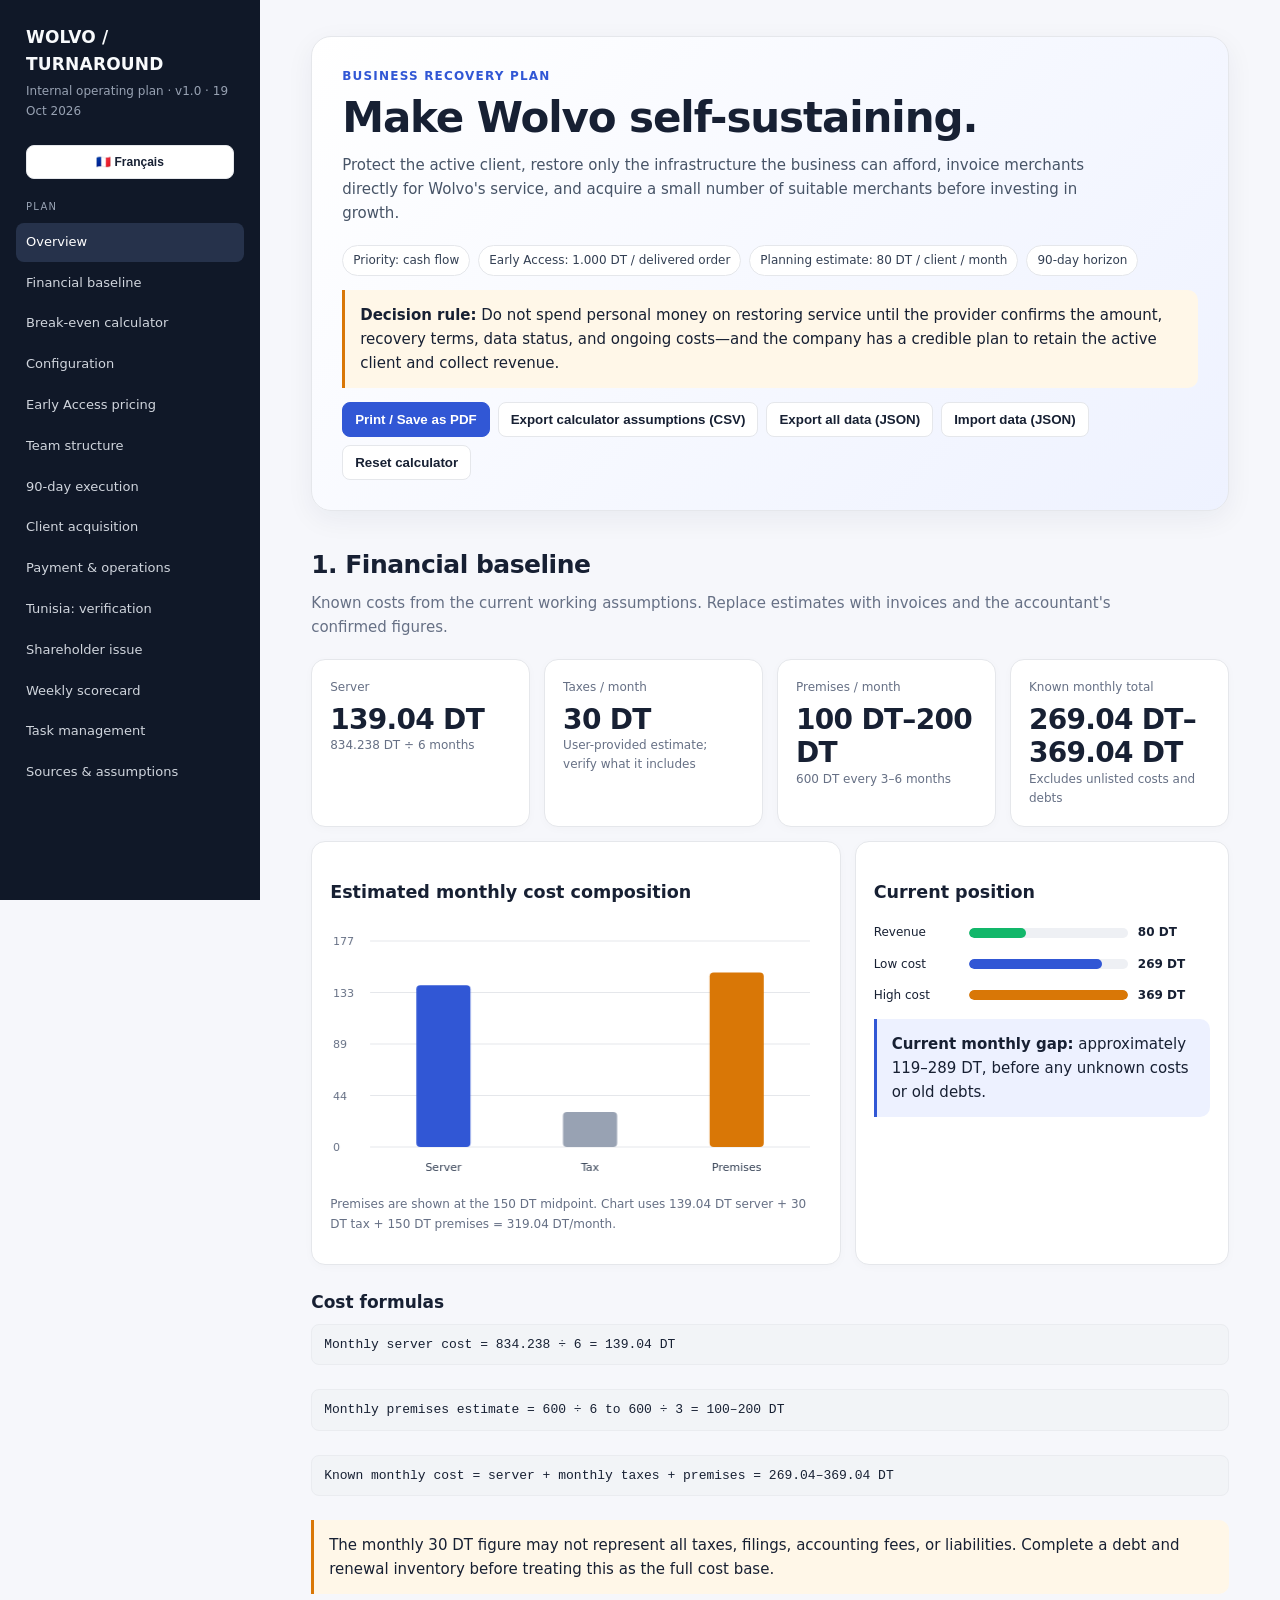
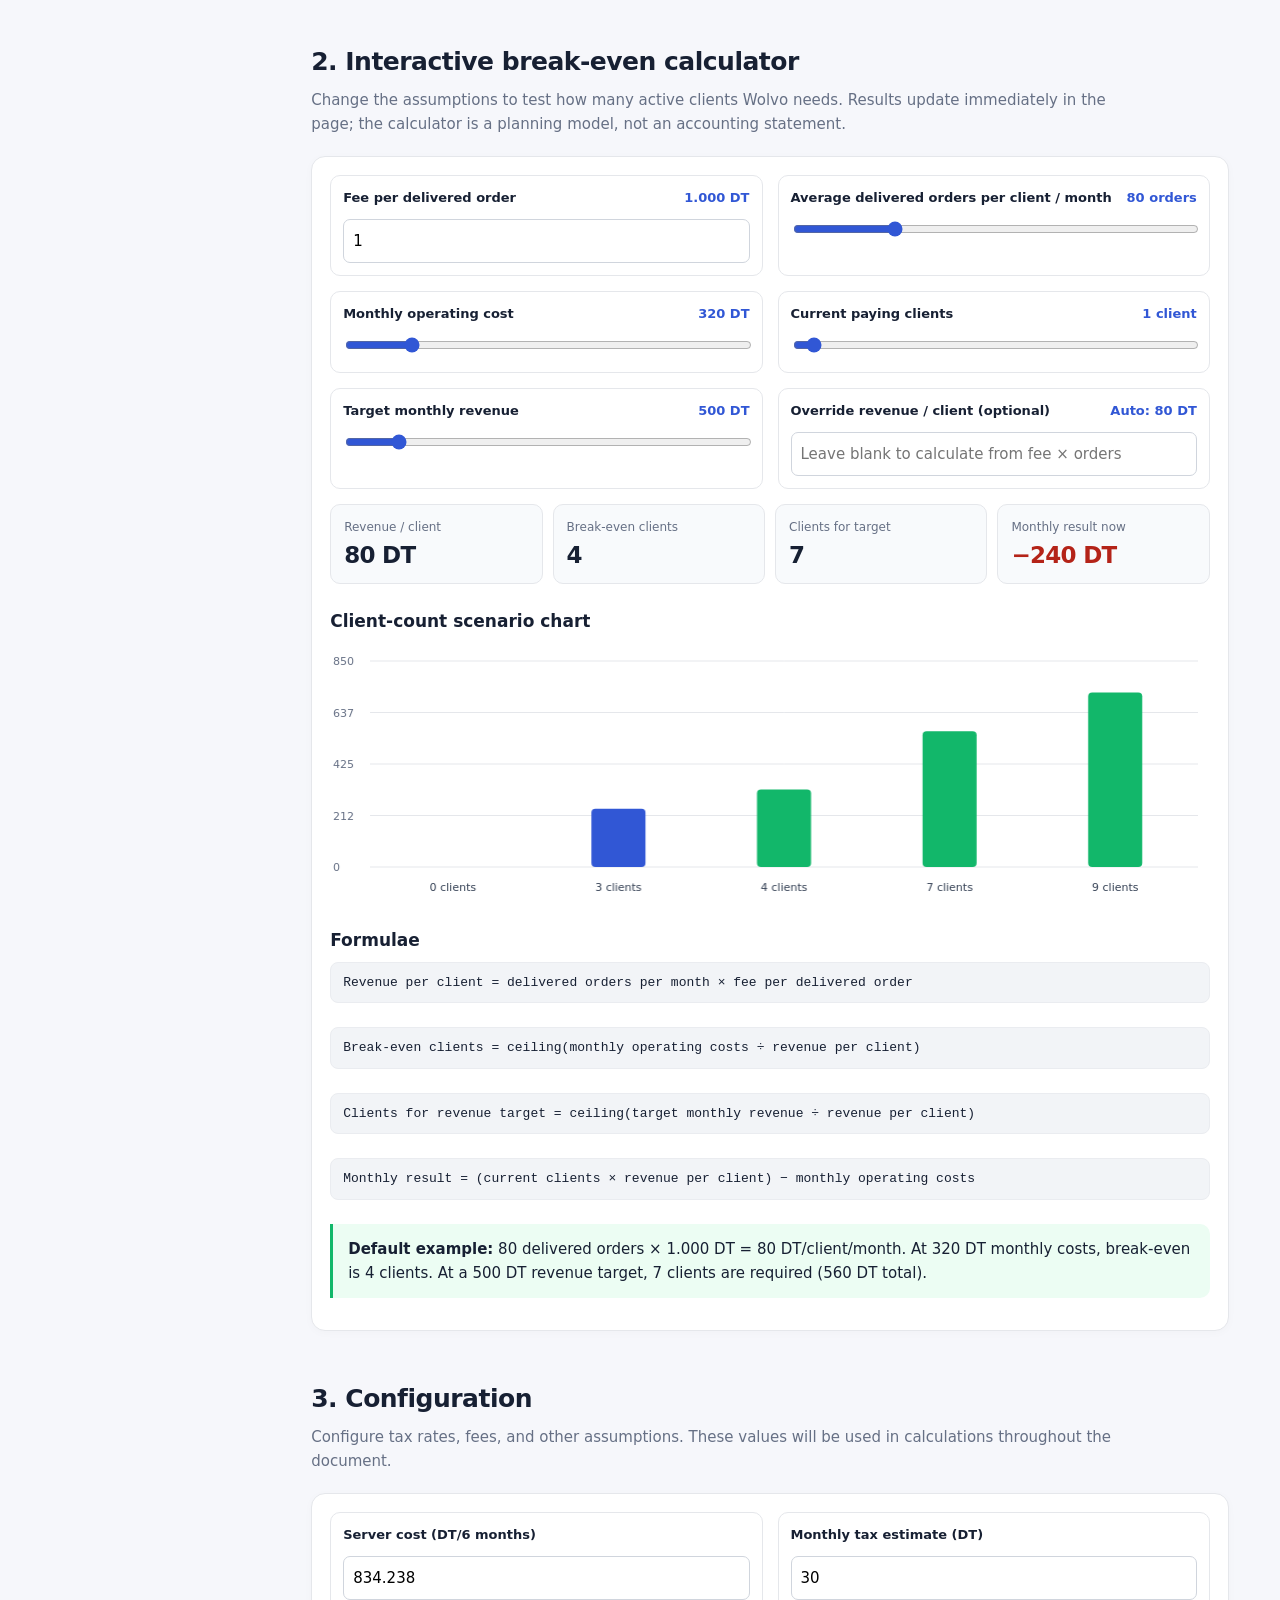
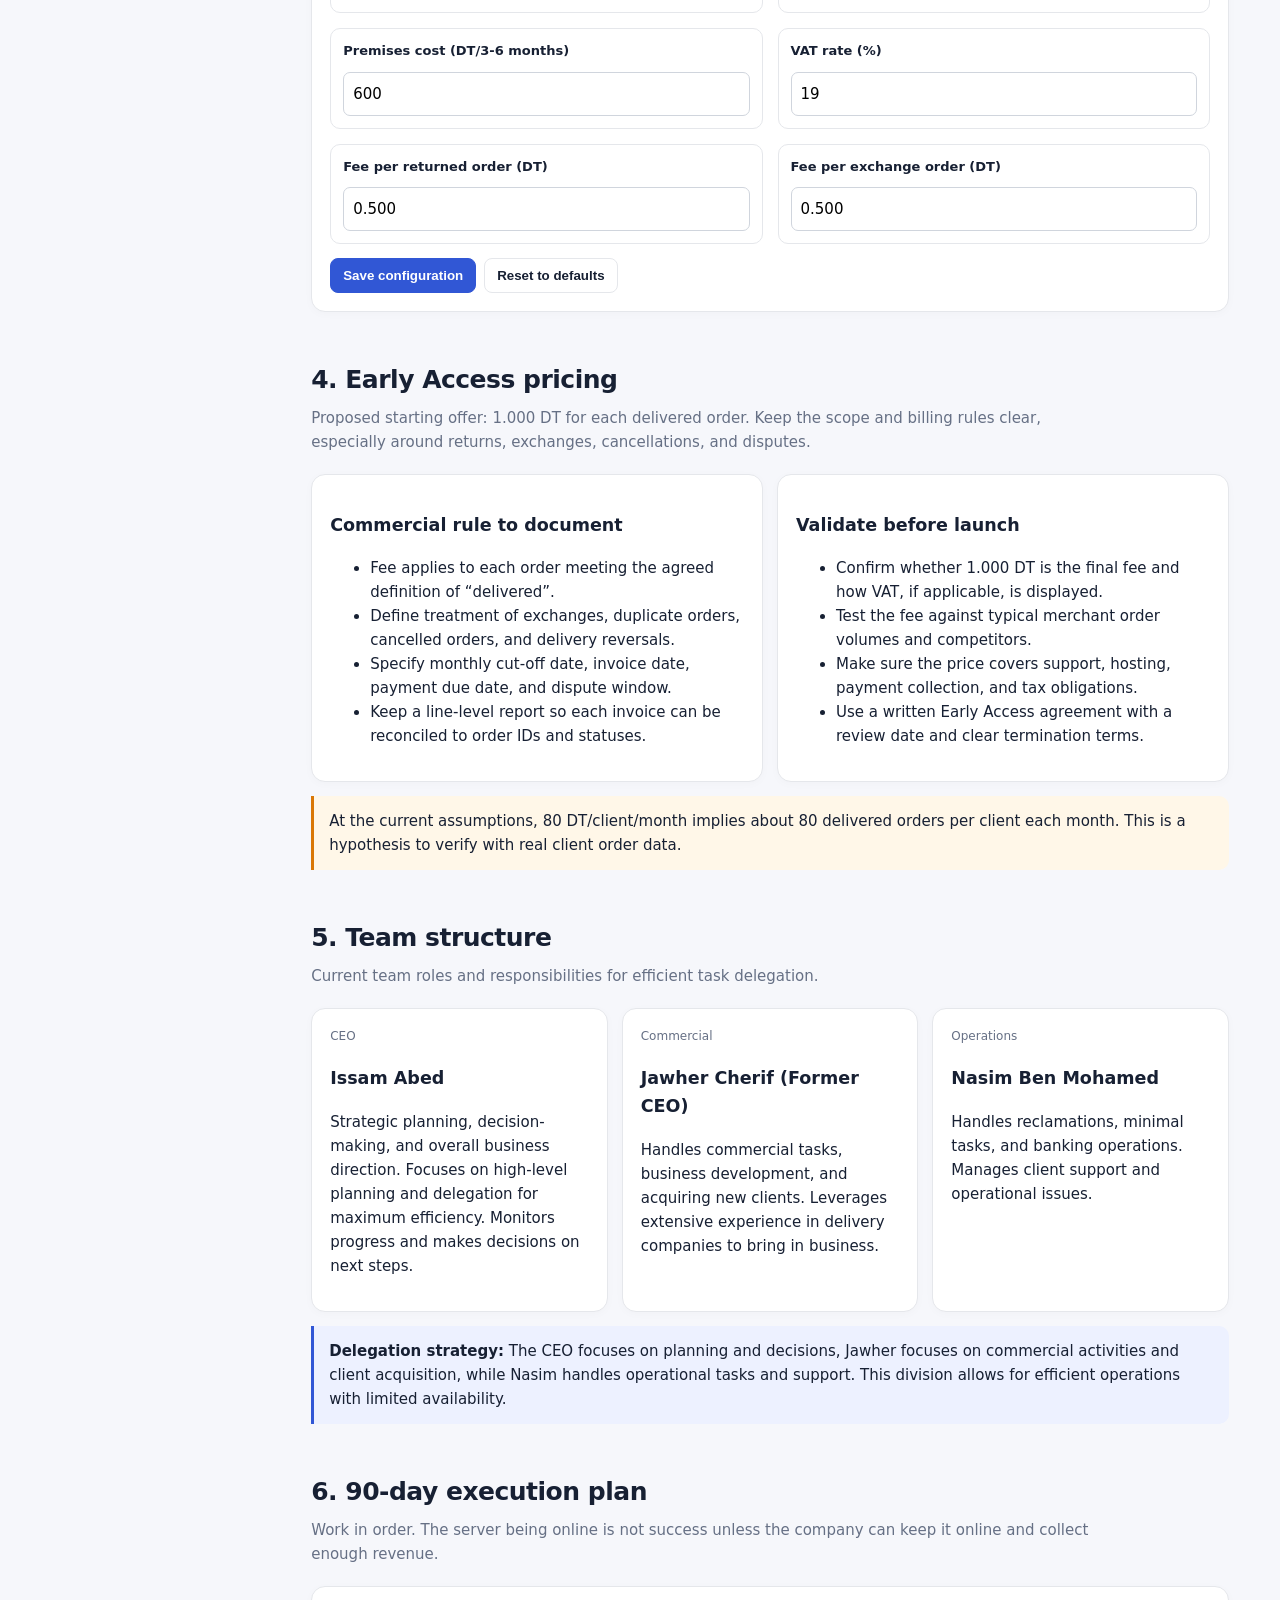
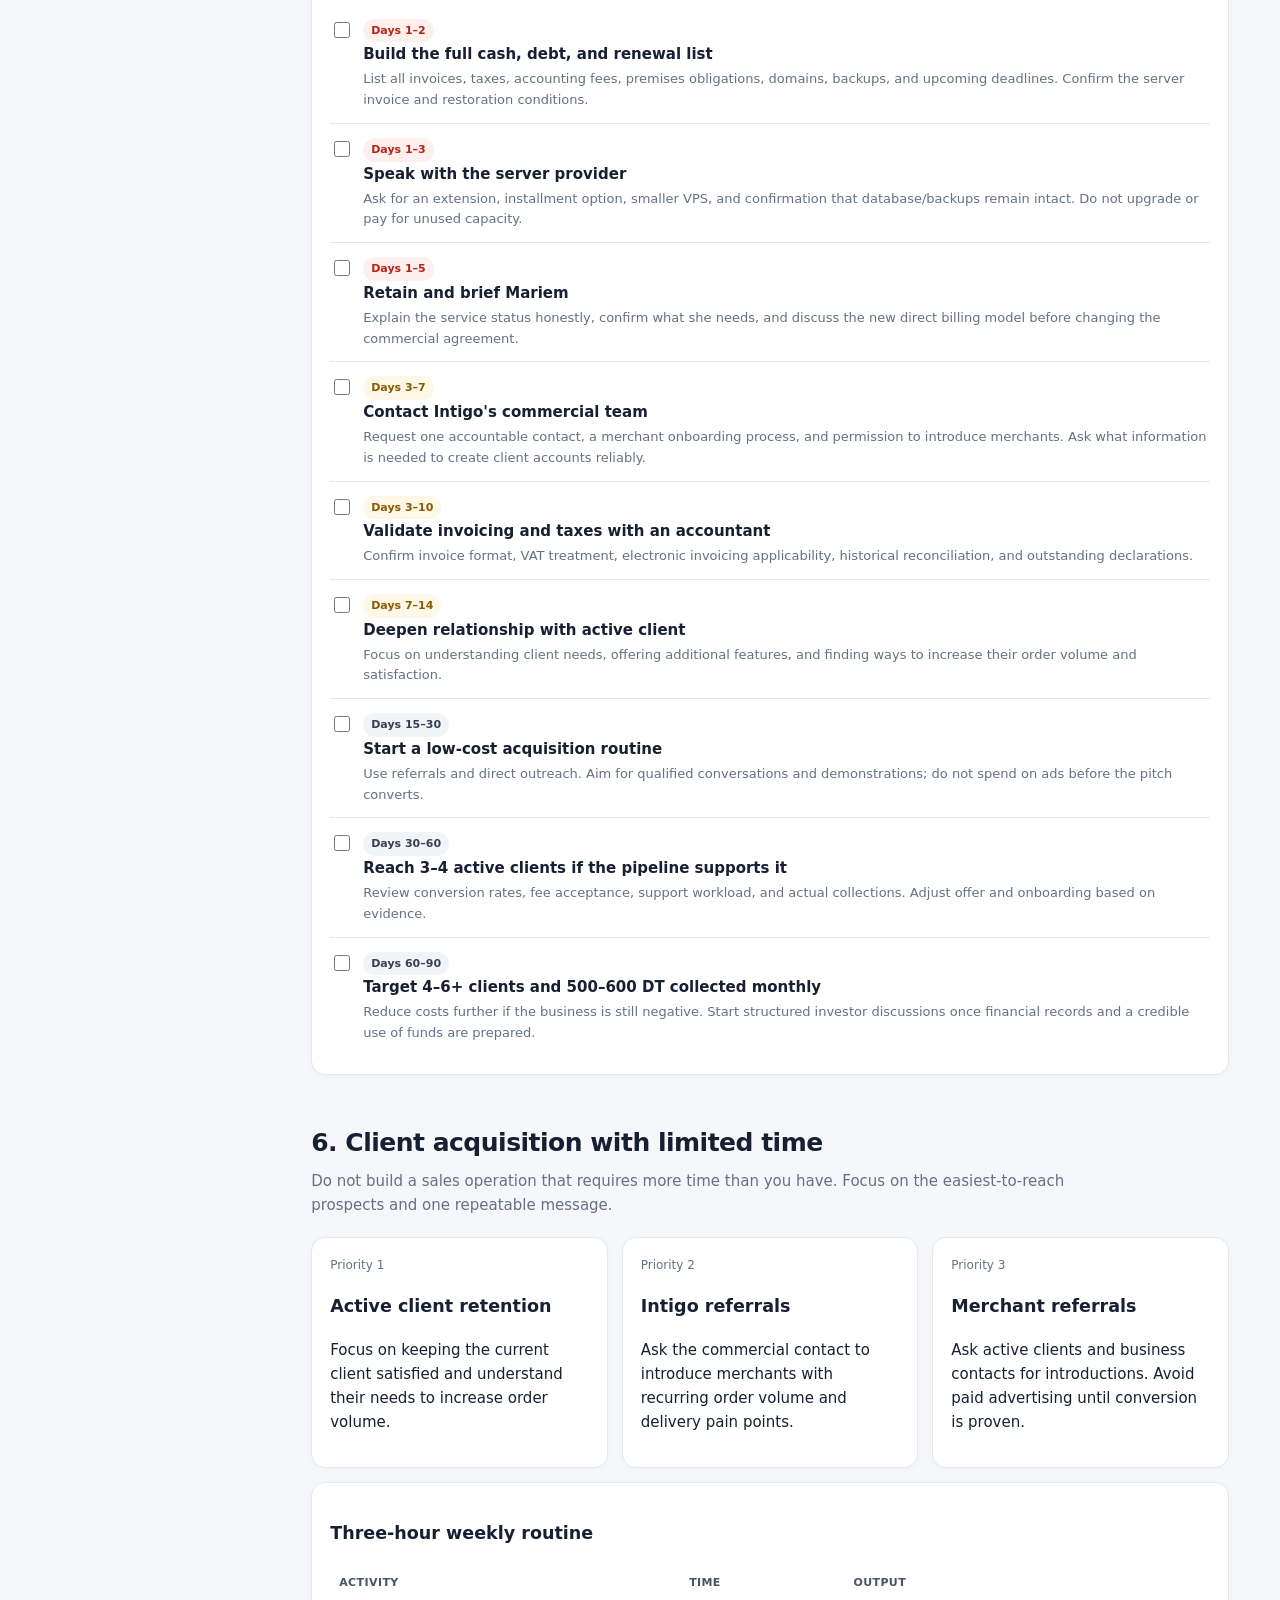
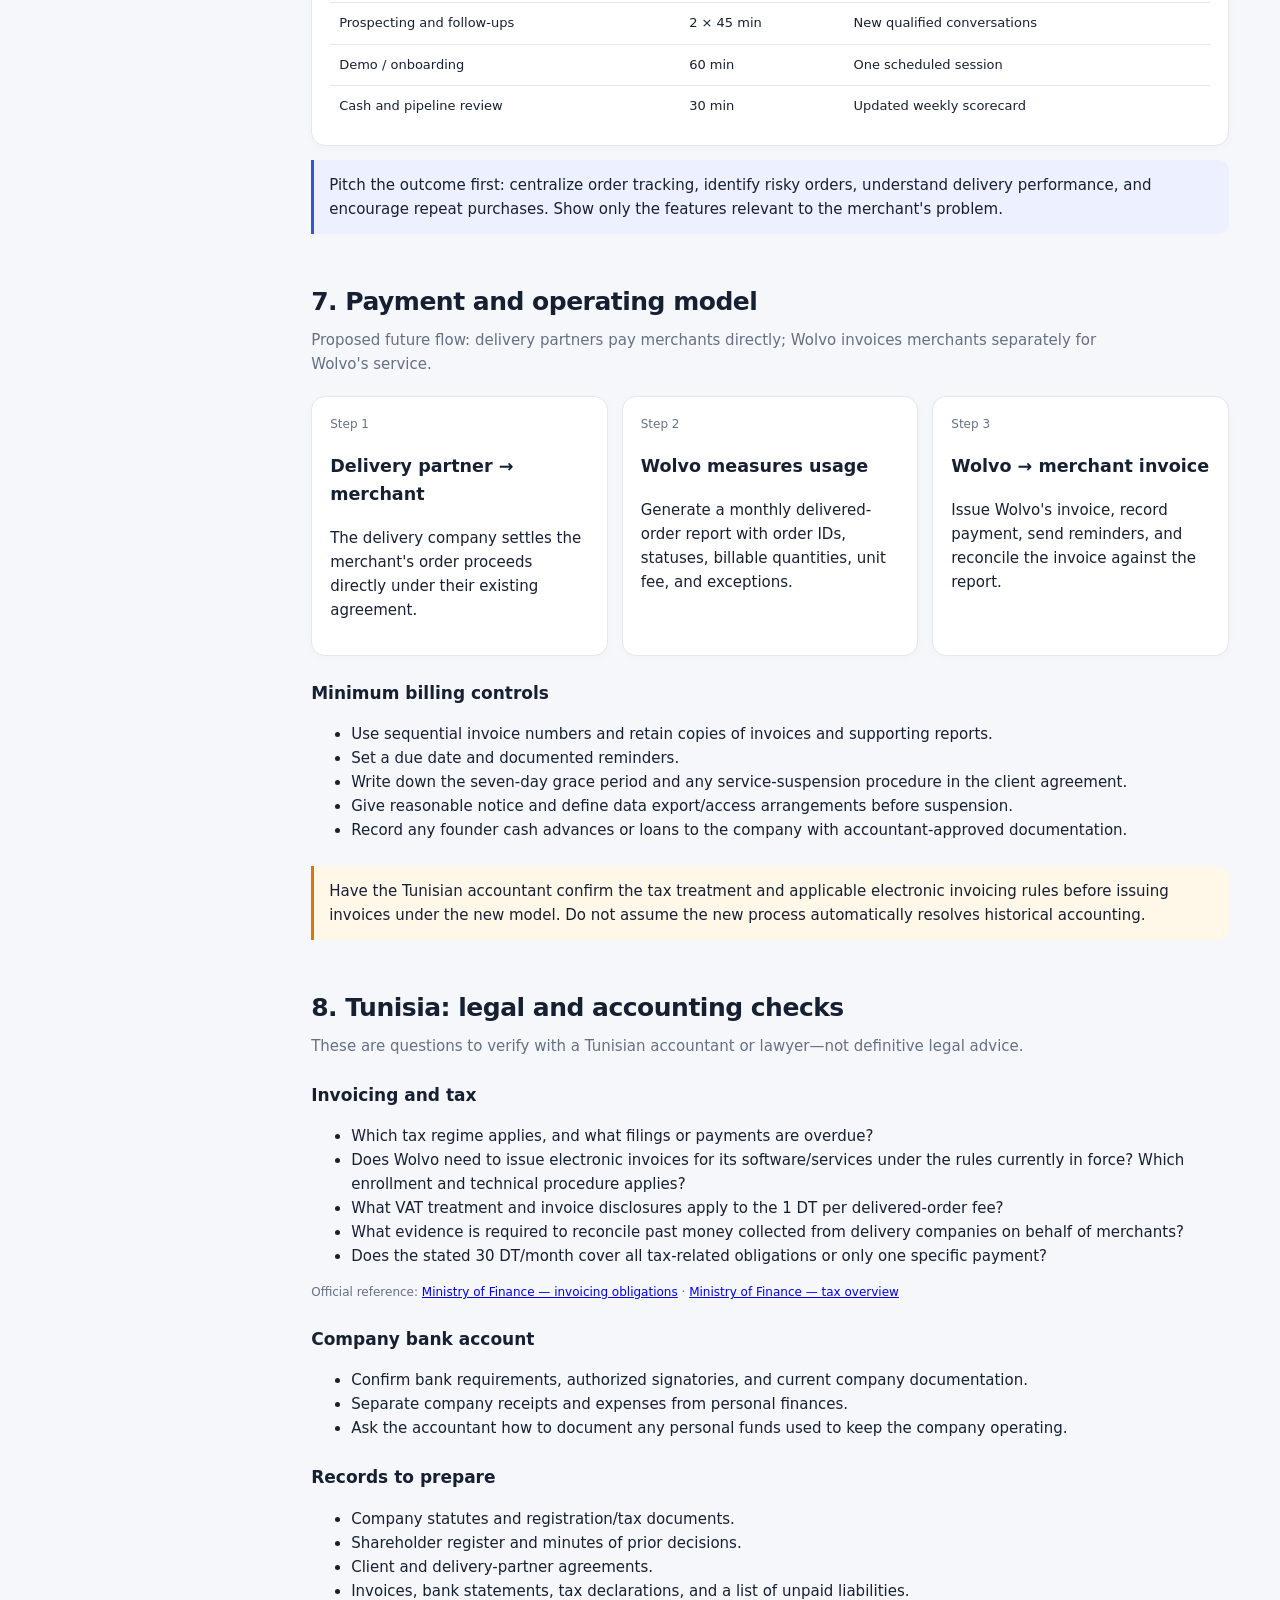
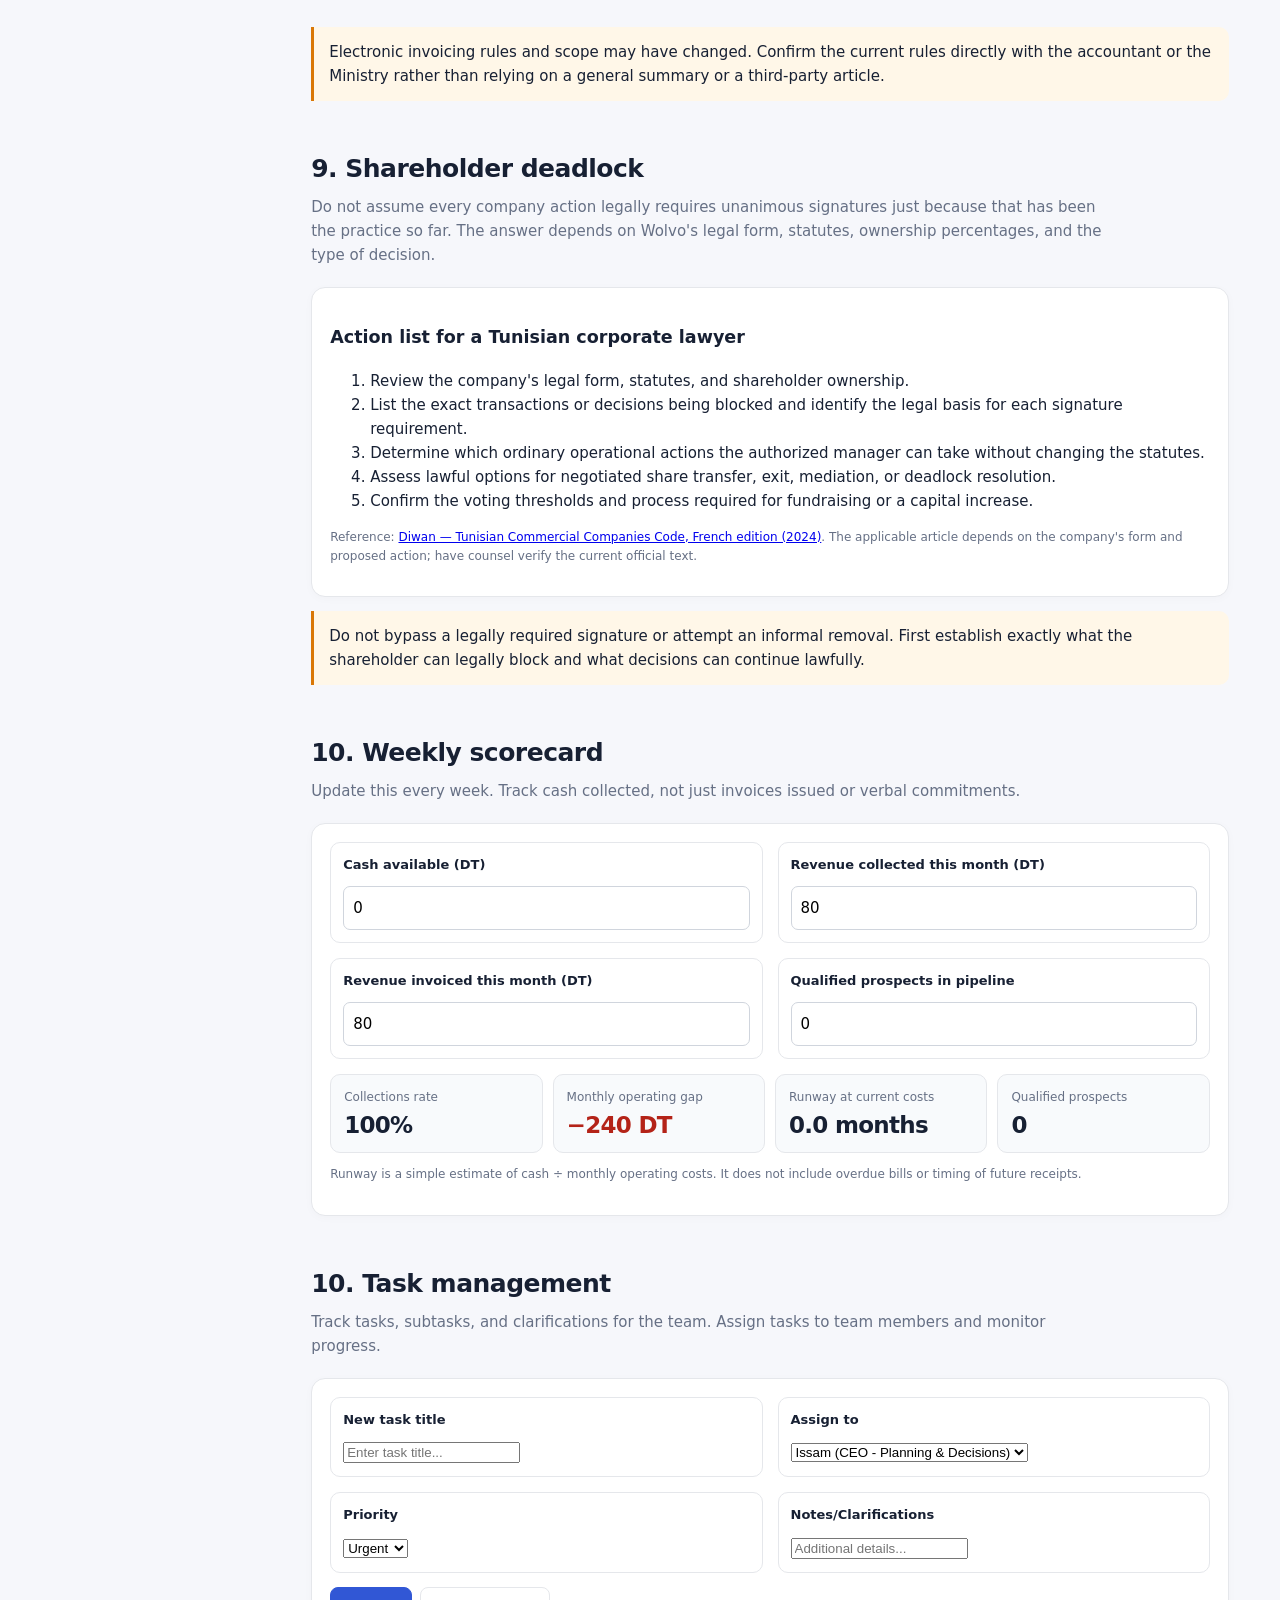
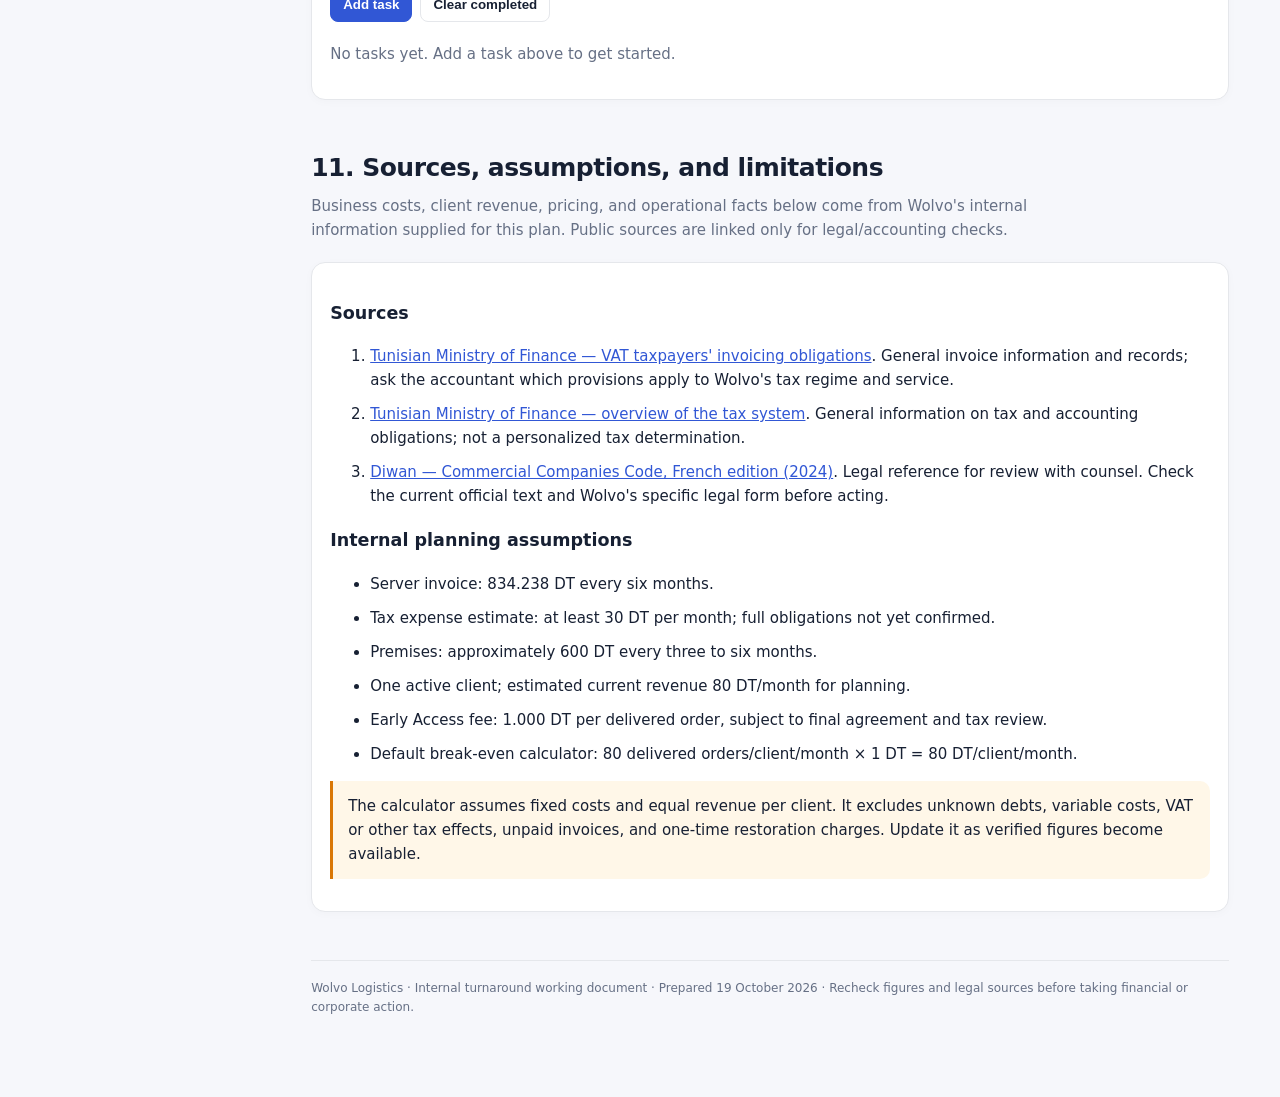
==== commit 5c1625be: "chore: move data persistency to json file" ====
--- a/index.html
+++ b/index.html
@@ -564,8 +564,13 @@
               Print / Save as PDF</button
             ><button class="btn" id="exportCsv">
               Export calculator assumptions (CSV)</button
+            ><button class="btn" id="exportJson">
+              Export all data (JSON)</button
+            ><button class="btn" id="importJson">
+              Import data (JSON)</button
             ><button class="btn" id="resetCalc">Reset calculator</button>
           </div>
+          <input type="file" id="jsonFileInput" accept=".json" style="display: none;" />
         </header>
 
         <section class="section" id="financials">
@@ -1857,6 +1862,111 @@
           a.click();
           URL.revokeObjectURL(a.href);
         });
+
+        // Export all data to JSON
+        $("exportJson").addEventListener("click", () => {
+          const allData = {
+            version: "1.0",
+            exportedAt: new Date().toISOString(),
+            calculator: {
+              fee: $("fee").value,
+              orders: $("orders").value,
+              cost: $("cost").value,
+              clients: $("clients").value,
+              target: $("target").value,
+              manualRevenue: $("manualRevenue").value
+            },
+            scorecard: {
+              cashOnHand: $("cashOnHand").value,
+              collected: $("collected").value,
+              invoiced: $("invoiced").value,
+              pipeline: $("pipeline").value
+            },
+            config: {
+              server: $("configServer").value,
+              tax: $("configTax").value,
+              premises: $("configPremises").value,
+              vatRate: $("configVatRate").value,
+              returnedFee: $("configReturnedFee").value,
+              exchangeFee: $("configExchangeFee").value
+            },
+            tasks: tasks
+          };
+
+          const json = JSON.stringify(allData, null, 2);
+          const blob = new Blob([json], { type: "application/json;charset=utf-8;" });
+          const a = document.createElement("a");
+          a.href = URL.createObjectURL(blob);
+          a.download = "wolvo-plan-data.json";
+          a.click();
+          URL.revokeObjectURL(a.href);
+        });
+
+        // Import data from JSON
+        $("importJson").addEventListener("click", () => {
+          $("jsonFileInput").click();
+        });
+
+        $("jsonFileInput").addEventListener("change", (e) => {
+          const file = e.target.files[0];
+          if (!file) return;
+
+          const reader = new FileReader();
+          reader.onload = (event) => {
+            try {
+              const data = JSON.parse(event.target.result);
+
+              // Load calculator data
+              if (data.calculator) {
+                if (data.calculator.fee) $("fee").value = data.calculator.fee;
+                if (data.calculator.orders) $("orders").value = data.calculator.orders;
+                if (data.calculator.cost) $("cost").value = data.calculator.cost;
+                if (data.calculator.clients) $("clients").value = data.calculator.clients;
+                if (data.calculator.target) $("target").value = data.calculator.target;
+                if (data.calculator.manualRevenue !== undefined) $("manualRevenue").value = data.calculator.manualRevenue;
+              }
+
+              // Load scorecard data
+              if (data.scorecard) {
+                if (data.scorecard.cashOnHand) $("cashOnHand").value = data.scorecard.cashOnHand;
+                if (data.scorecard.collected) $("collected").value = data.scorecard.collected;
+                if (data.scorecard.invoiced) $("invoiced").value = data.scorecard.invoiced;
+                if (data.scorecard.pipeline) $("pipeline").value = data.scorecard.pipeline;
+              }
+
+              // Load config data
+              if (data.config) {
+                if (data.config.server) $("configServer").value = data.config.server;
+                if (data.config.tax) $("configTax").value = data.config.tax;
+                if (data.config.premises) $("configPremises").value = data.config.premises;
+                if (data.config.vatRate) $("configVatRate").value = data.config.vatRate;
+                if (data.config.returnedFee) $("configReturnedFee").value = data.config.returnedFee;
+                if (data.config.exchangeFee) $("configExchangeFee").value = data.config.exchangeFee;
+                saveConfig();
+              }
+
+              // Load tasks
+              if (data.tasks && Array.isArray(data.tasks)) {
+                tasks = data.tasks;
+                saveTasks();
+                renderTasks();
+              }
+
+              // Update all displays
+              updateCalc();
+              updateScore();
+              updateFinancialsFromConfig();
+              saveToStorage();
+
+              alert("Data imported successfully!");
+            } catch (error) {
+              alert("Error importing data: " + error.message);
+              console.error("Import error:", error);
+            }
+          };
+          reader.readAsText(file);
+          e.target.value = ""; // Reset file input
+        });
         loadFromStorage();
         loadConfig();
         updateFinancialsFromConfig();
@@ -2049,6 +2159,8 @@
             decisionDesc: "Do not spend personal money on restoring service until the provider confirms the amount, recovery terms, data status, and ongoing costs—and the company has a credible plan to retain the active client and collect revenue.",
             printPdf: "Print / Save as PDF",
             exportCsv: "Export calculator assumptions (CSV)",
+            exportJson: "Export all data (JSON)",
+            importJson: "Import data (JSON)",
             resetCalc: "Reset calculator",
             financialTitle: "1. Financial baseline",
             financialDesc: "Known costs from the current working assumptions. Replace estimates with invoices and the accountant's confirmed figures.",
@@ -2170,6 +2282,8 @@
             decisionDesc: "Ne pas dépenser d'argent personnel pour restaurer le service jusqu'à ce que le fournisseur confirme le montant, les conditions de récupération, le statut des données et les coûts continus - et que l'entreprise ait un plan crédible pour conserver le client actuel et collecter les revenus.",
             printPdf: "Imprimer / Sauvegarder en PDF",
             exportCsv: "Exporter les hypothèses du calculateur (CSV)",
+            exportJson: "Exporter toutes les données (JSON)",
+            importJson: "Importer les données (JSON)",
             resetCalc: "Réinitialiser le calculateur",
             financialTitle: "1. Base financière",
             financialDesc: "Coûts connus des hypothèses de travail actuelles. Remplacez les estimations par les factures et les chiffres confirmés par le comptable.",
@@ -2305,7 +2419,9 @@
           const buttons = document.querySelectorAll('.action-row .btn');
           if (buttons[0]) buttons[0].textContent = t.printPdf;
           if (buttons[1]) buttons[1].textContent = t.exportCsv;
-          if (buttons[2]) buttons[2].textContent = t.resetCalc;
+          if (buttons[2]) buttons[2].textContent = t.exportJson;
+          if (buttons[3]) buttons[3].textContent = t.importJson;
+          if (buttons[4]) buttons[4].textContent = t.resetCalc;
 
           // Update section headers
           const sections = [
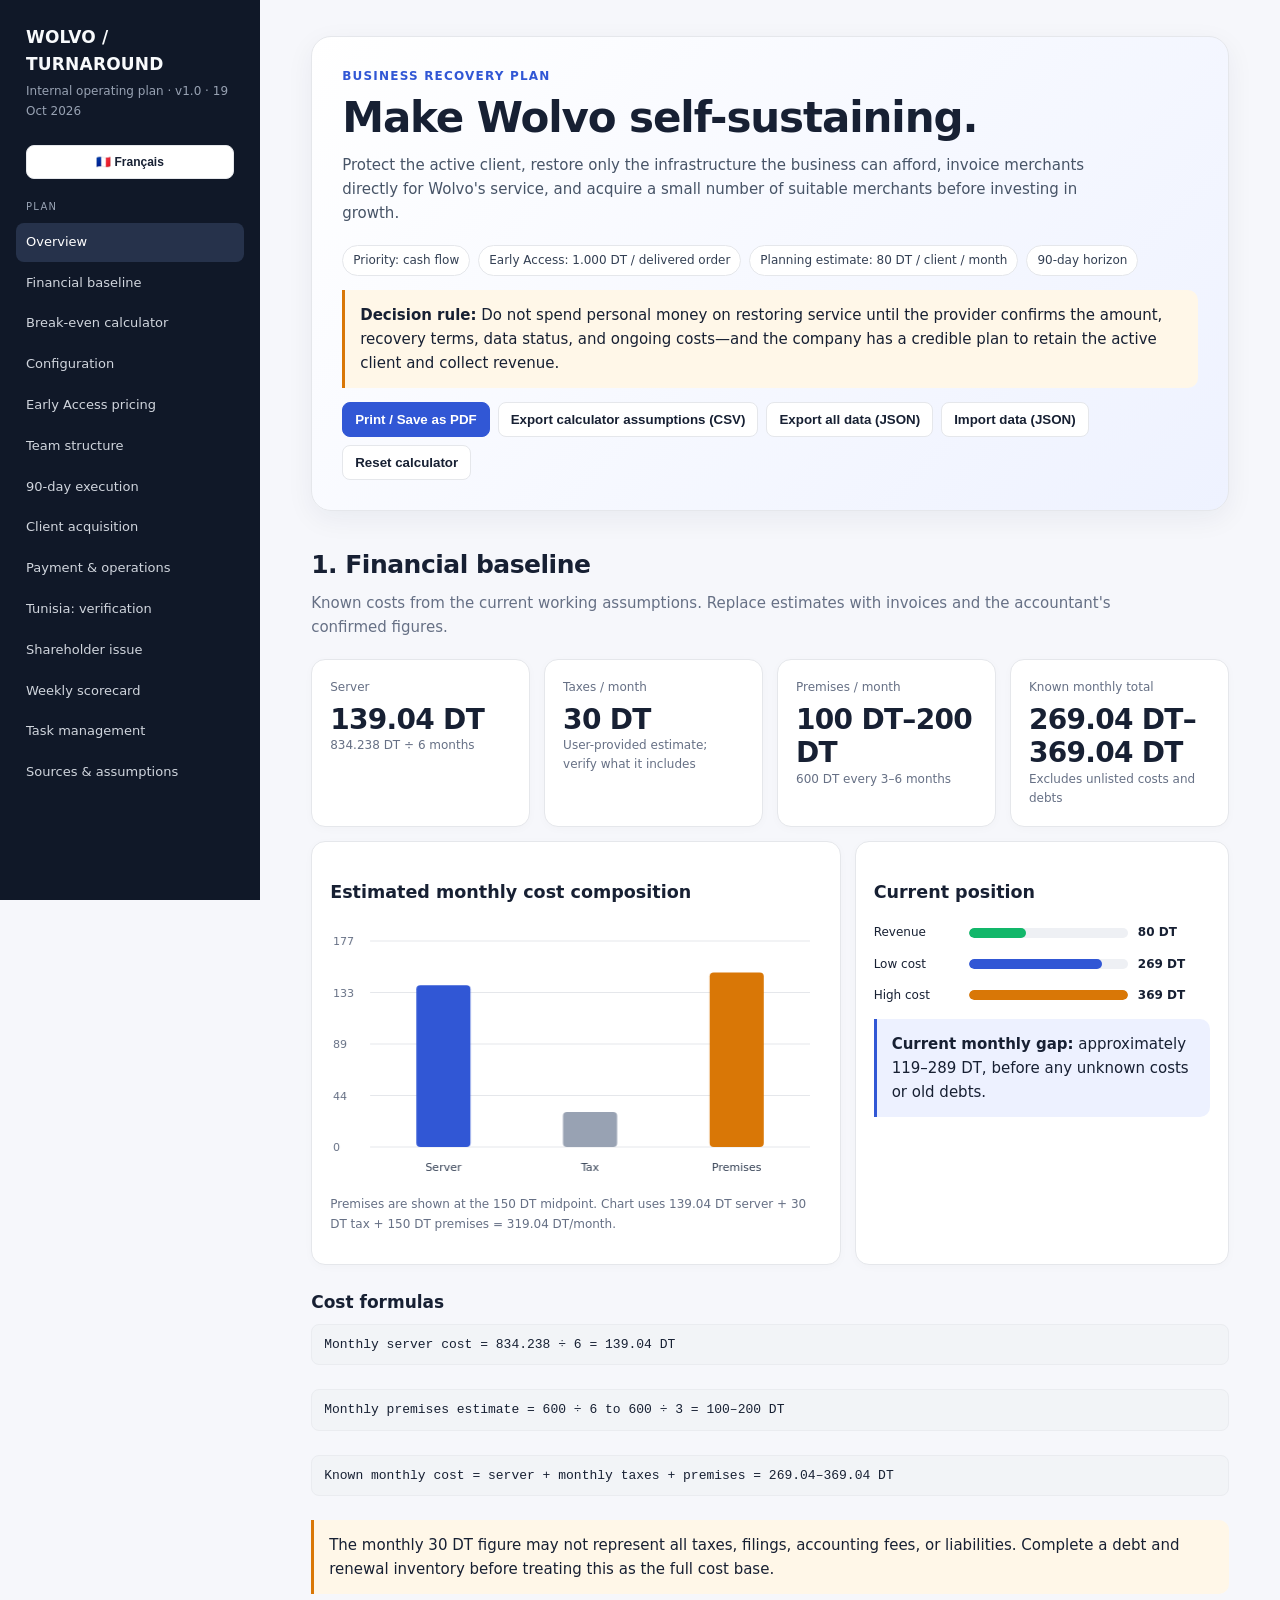
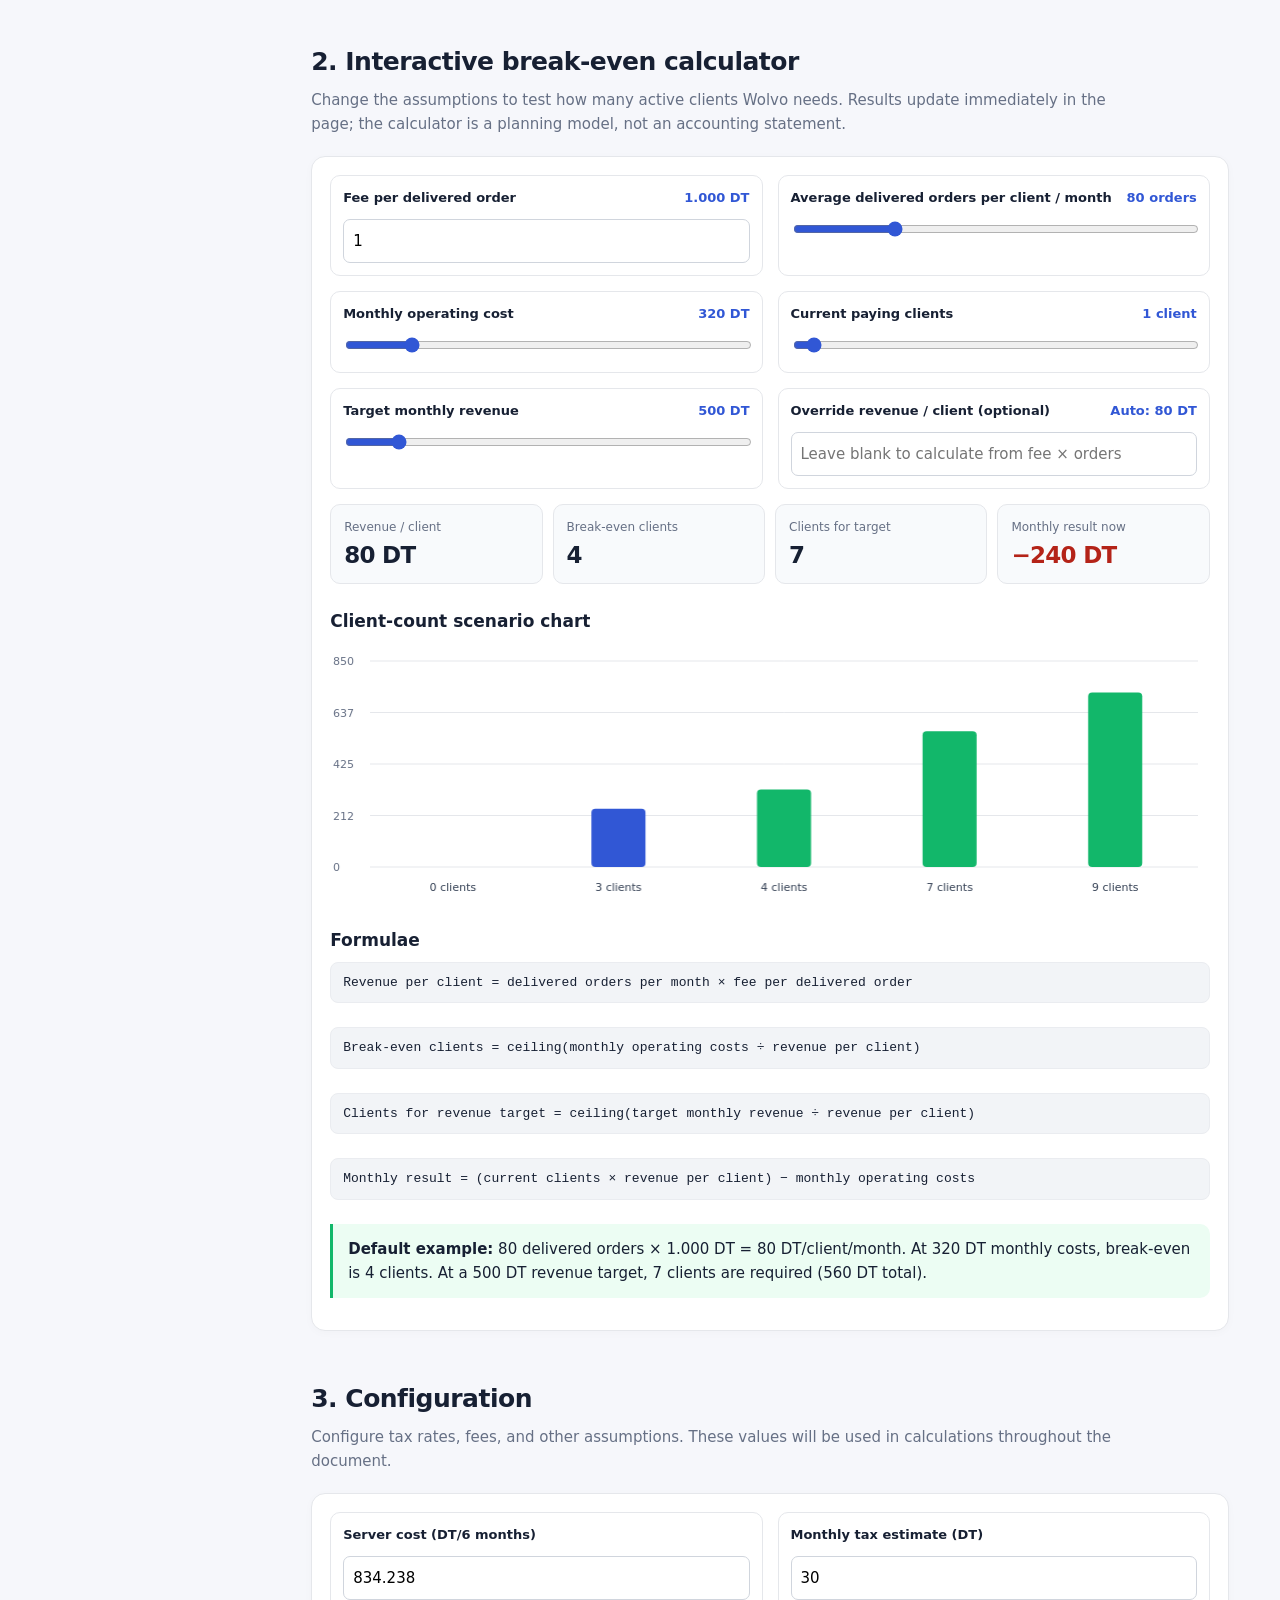
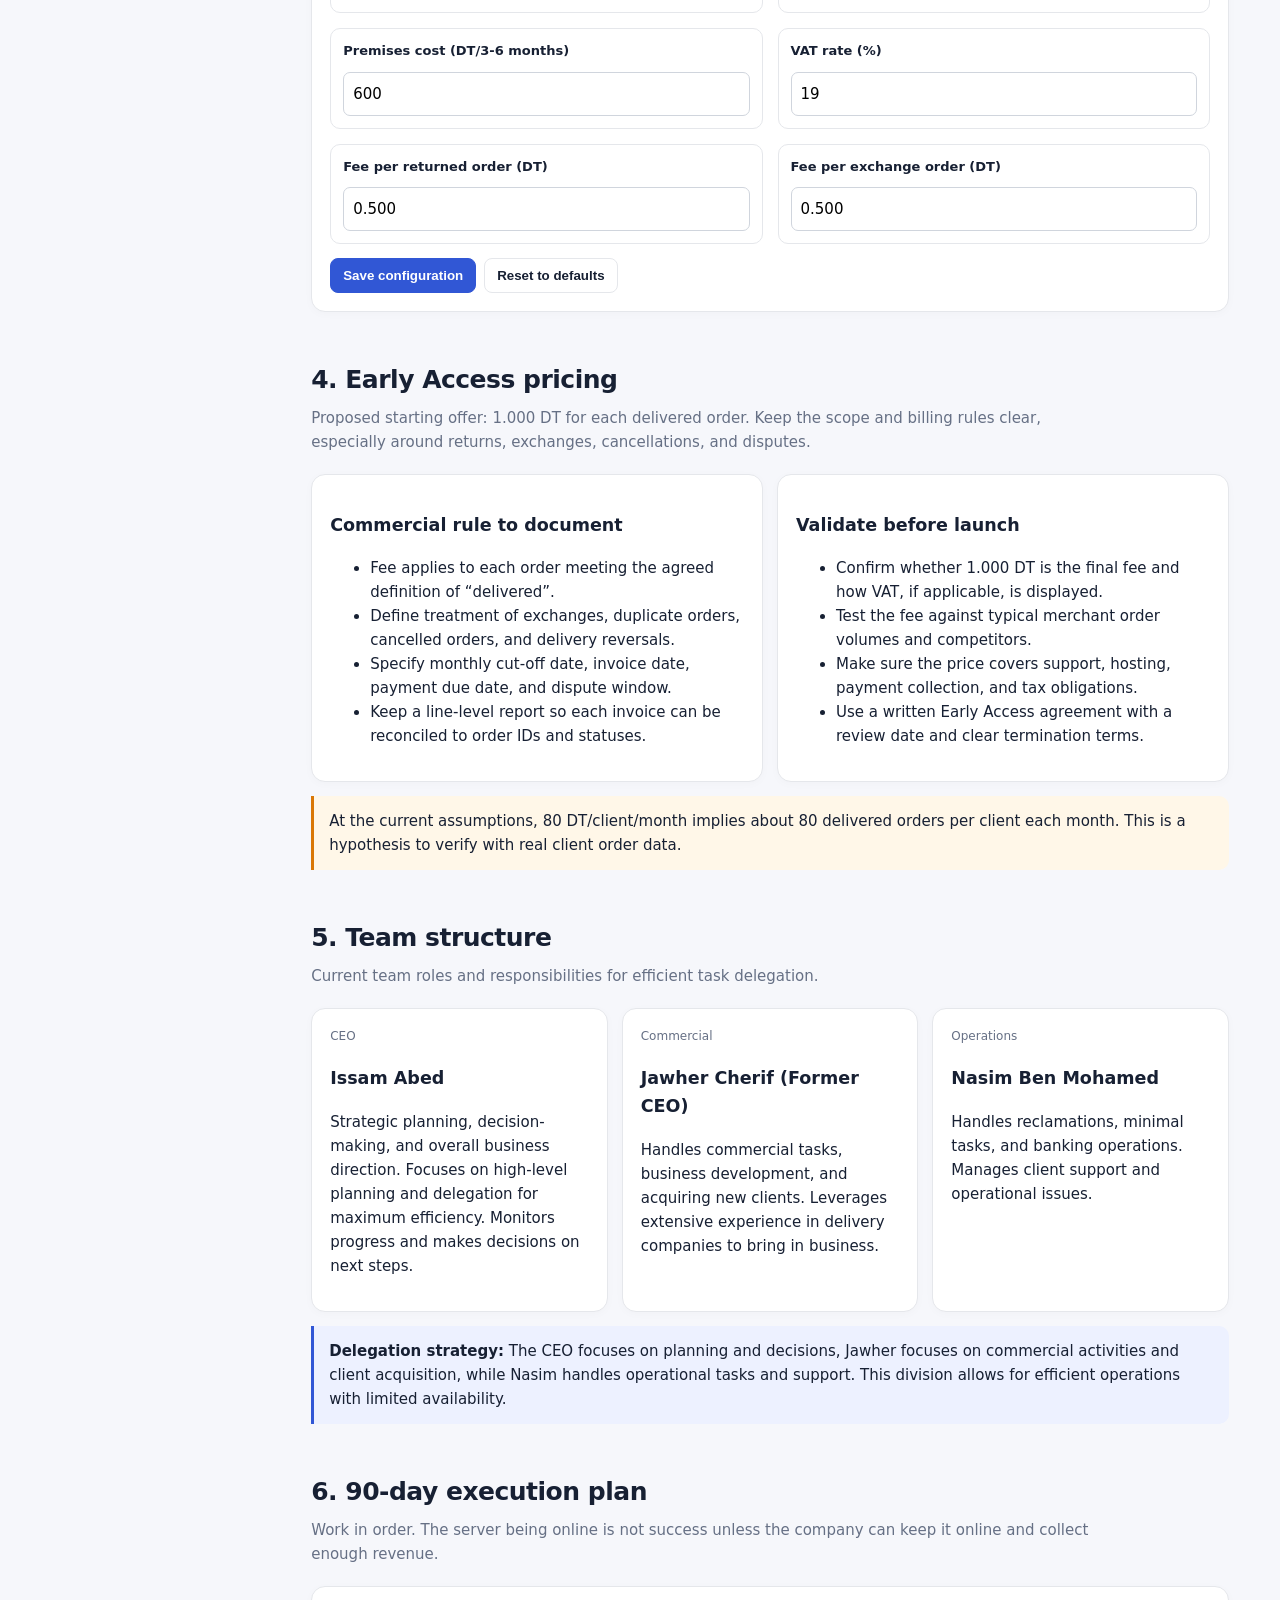
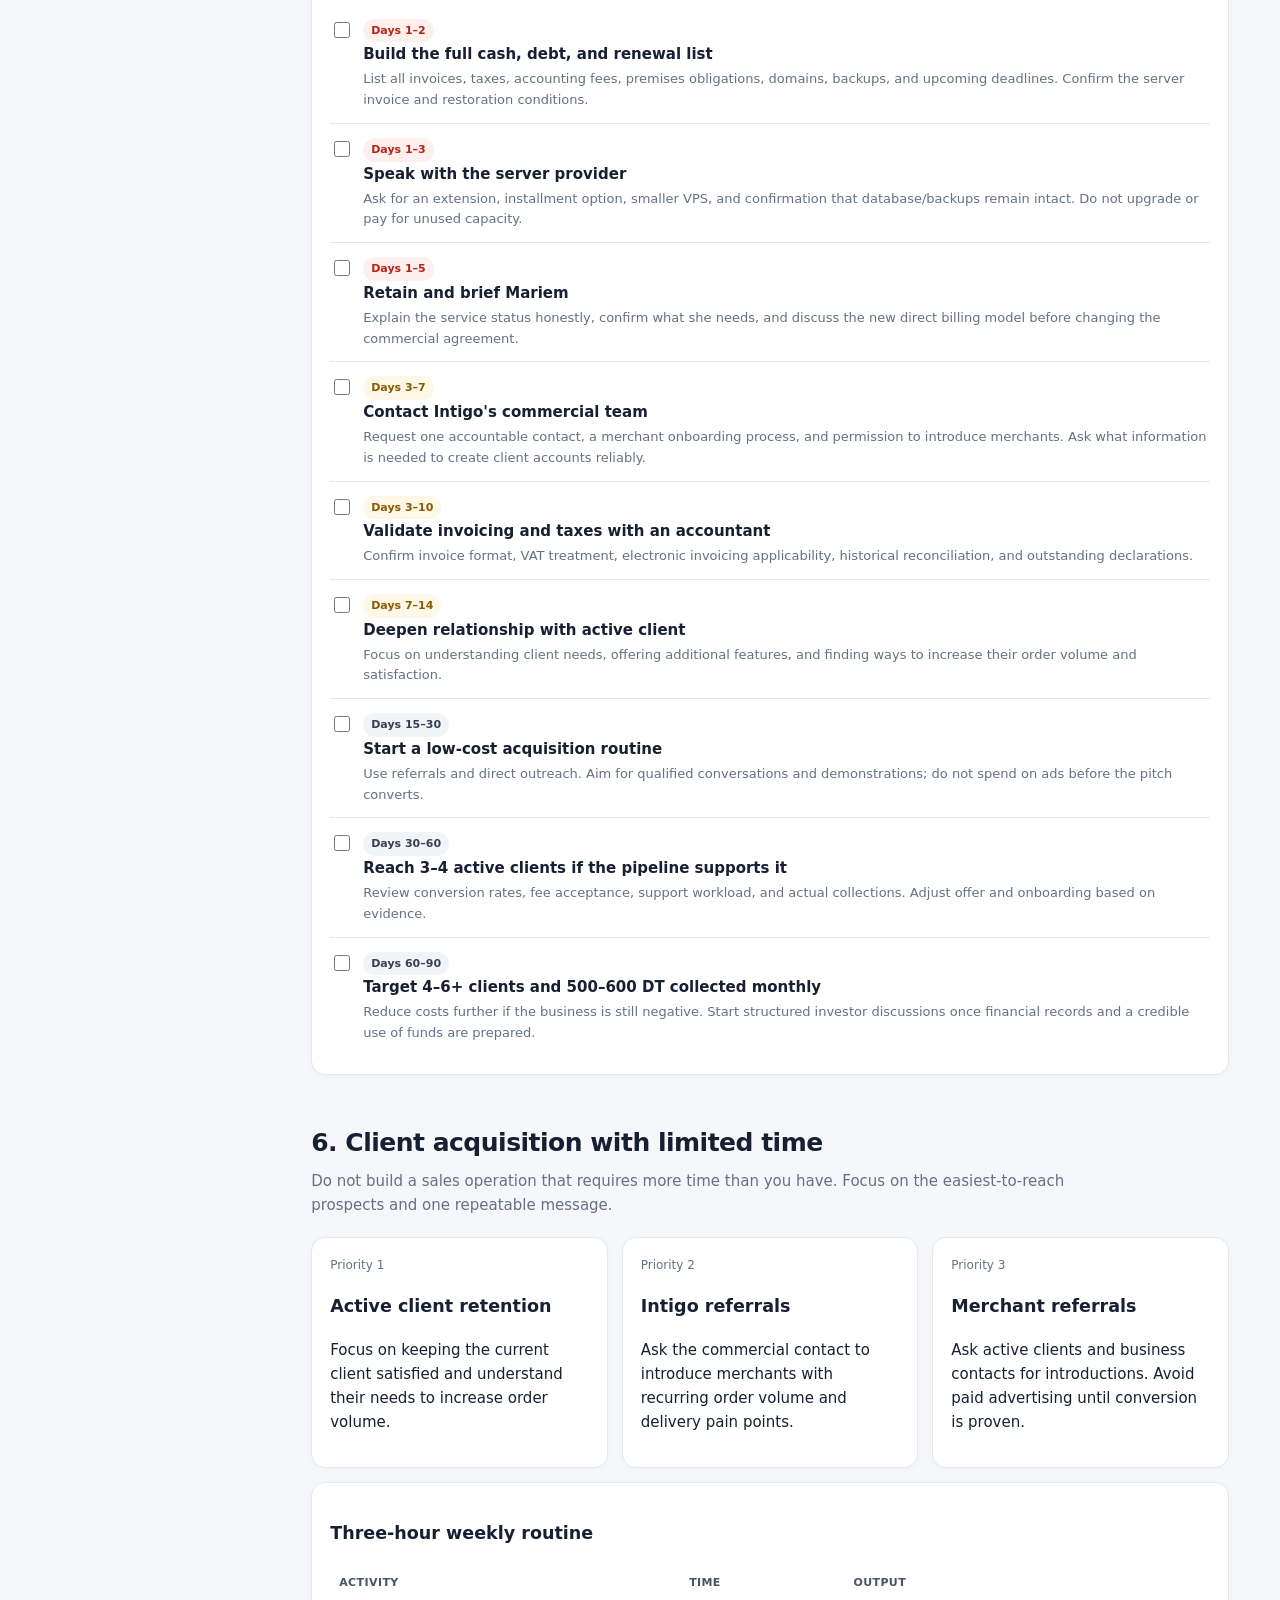
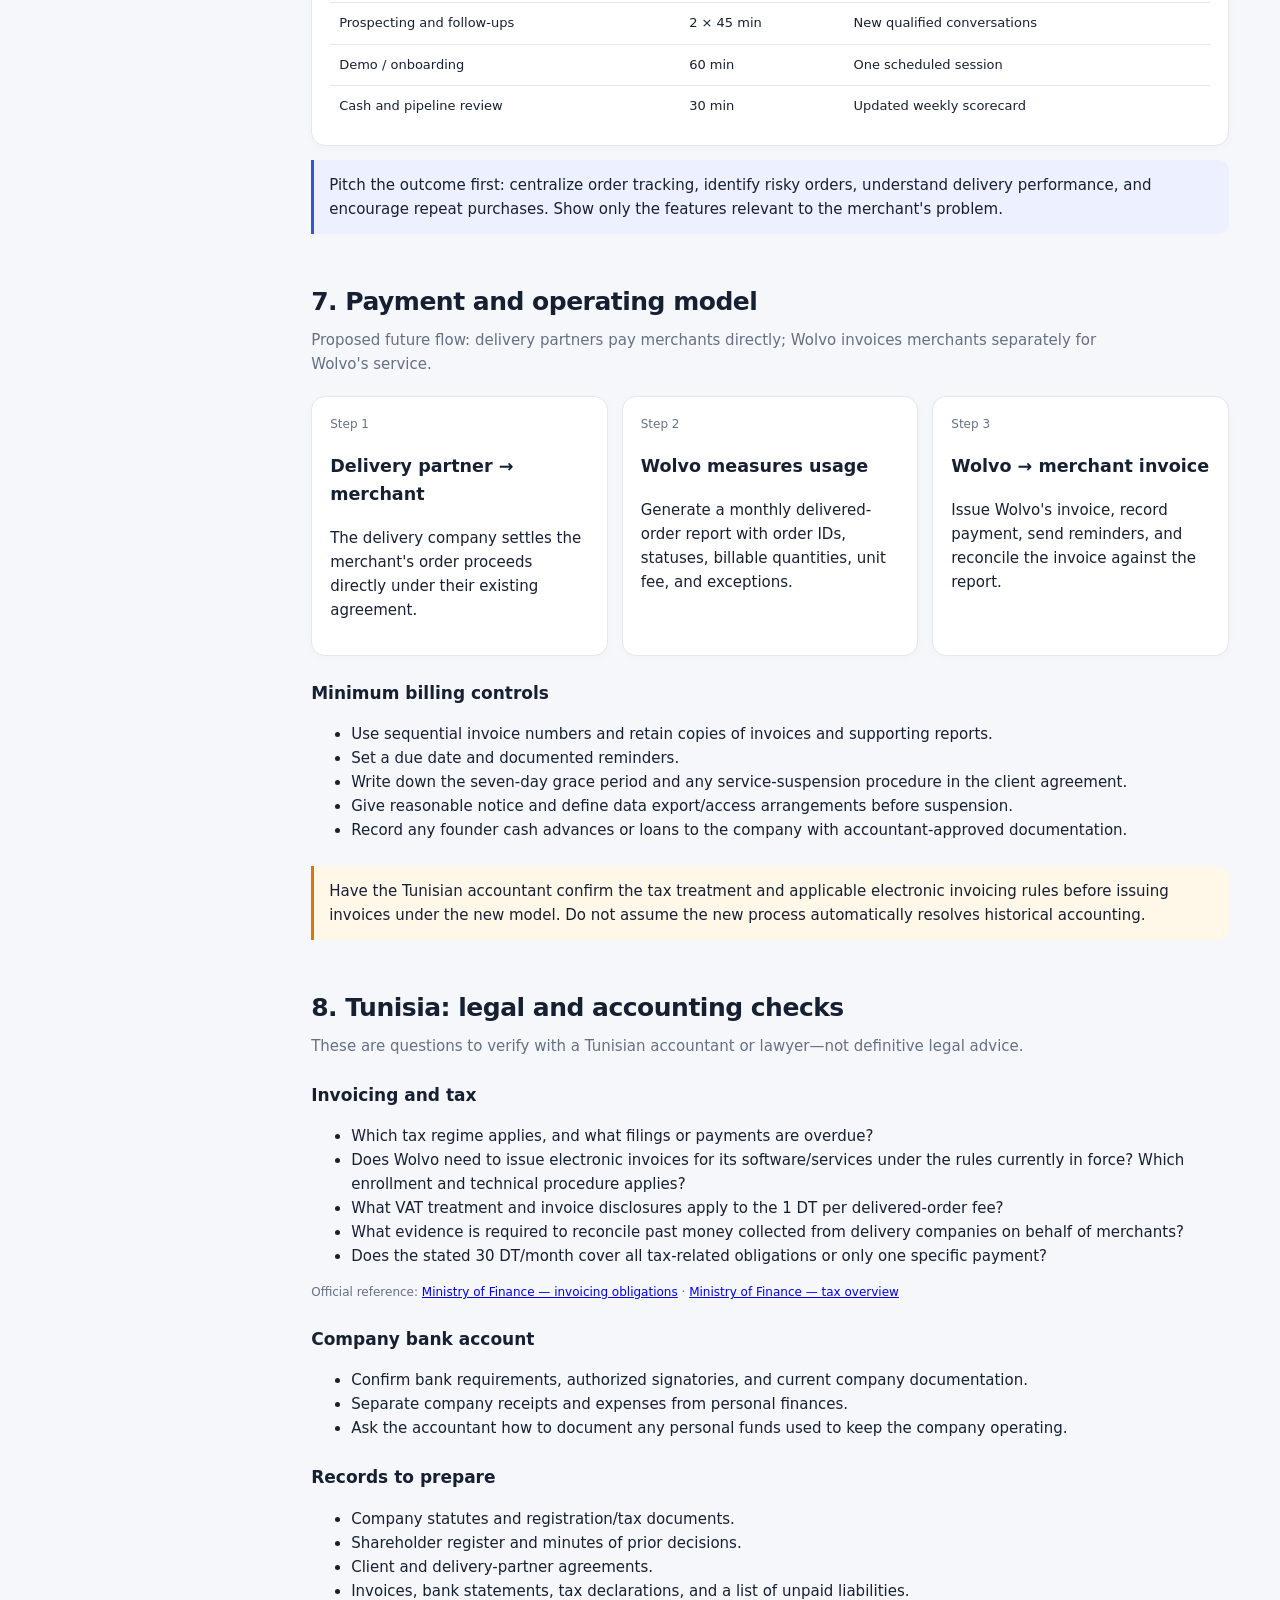
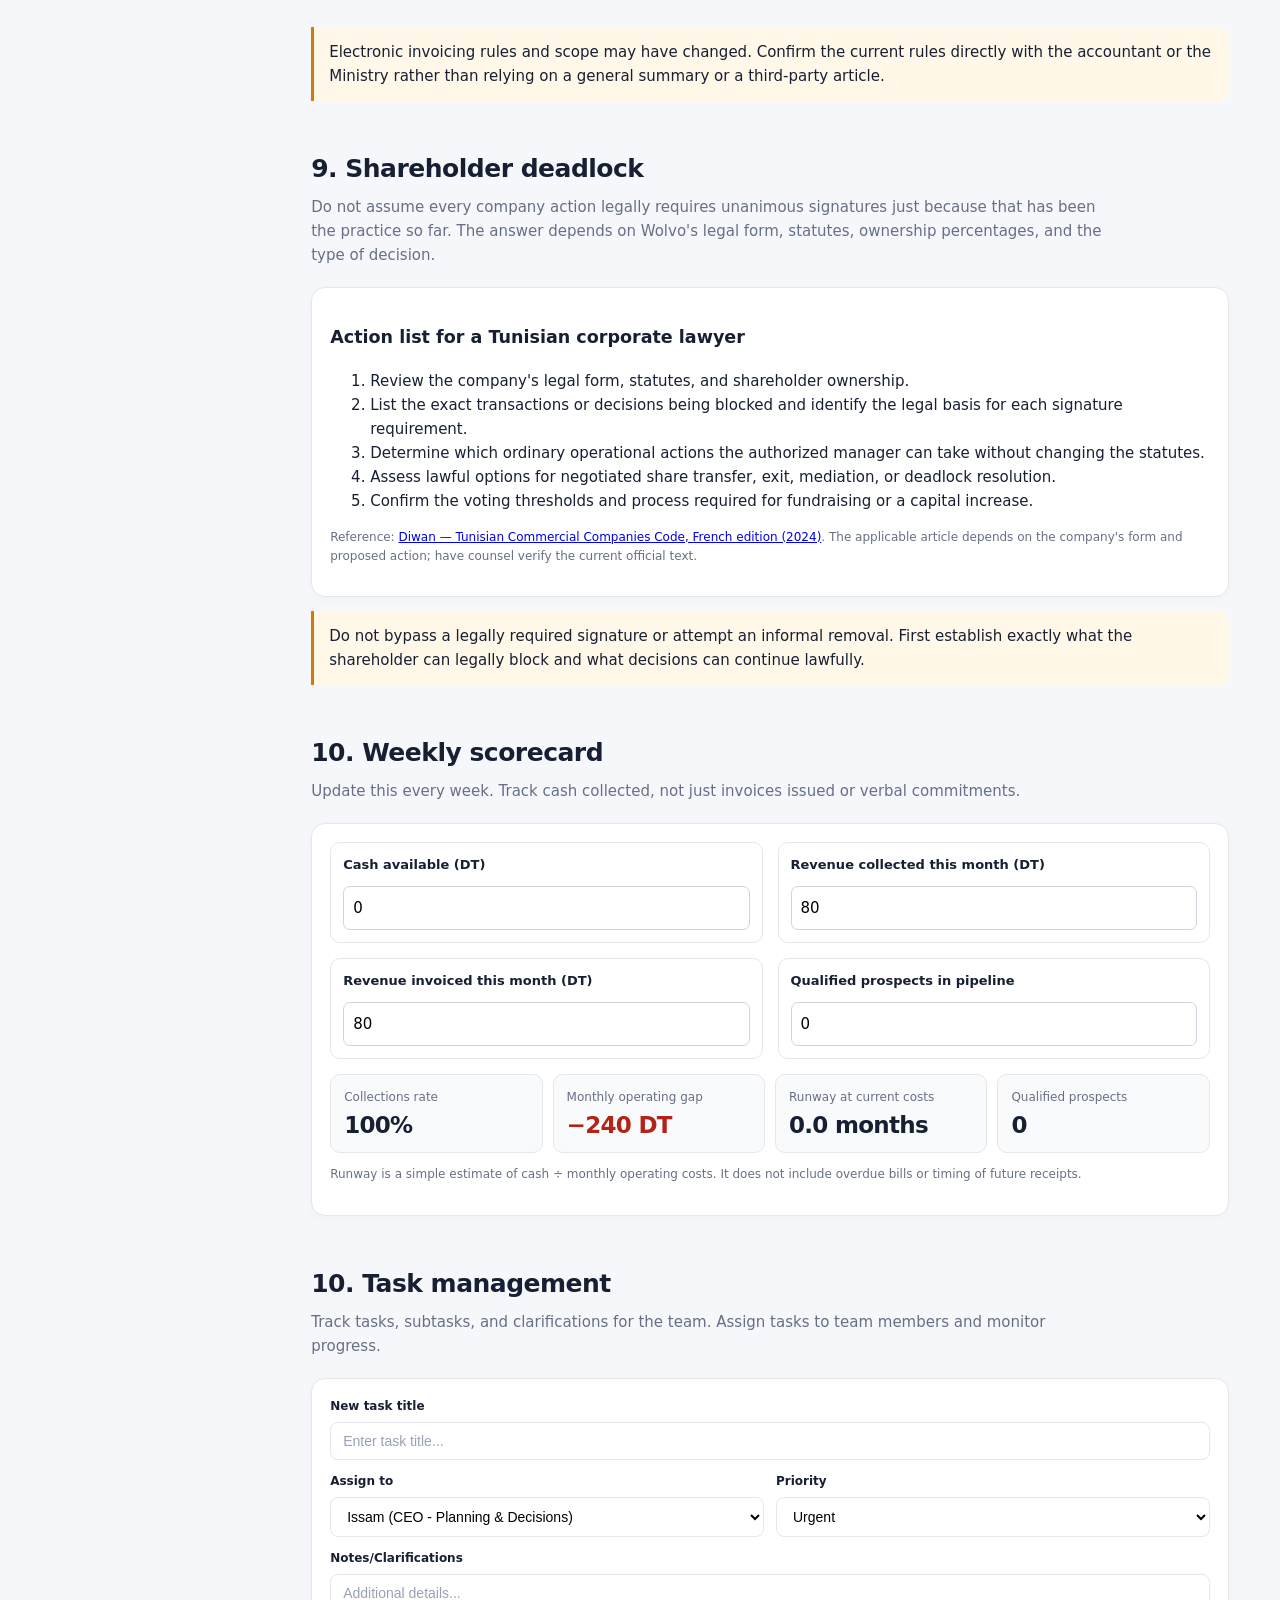
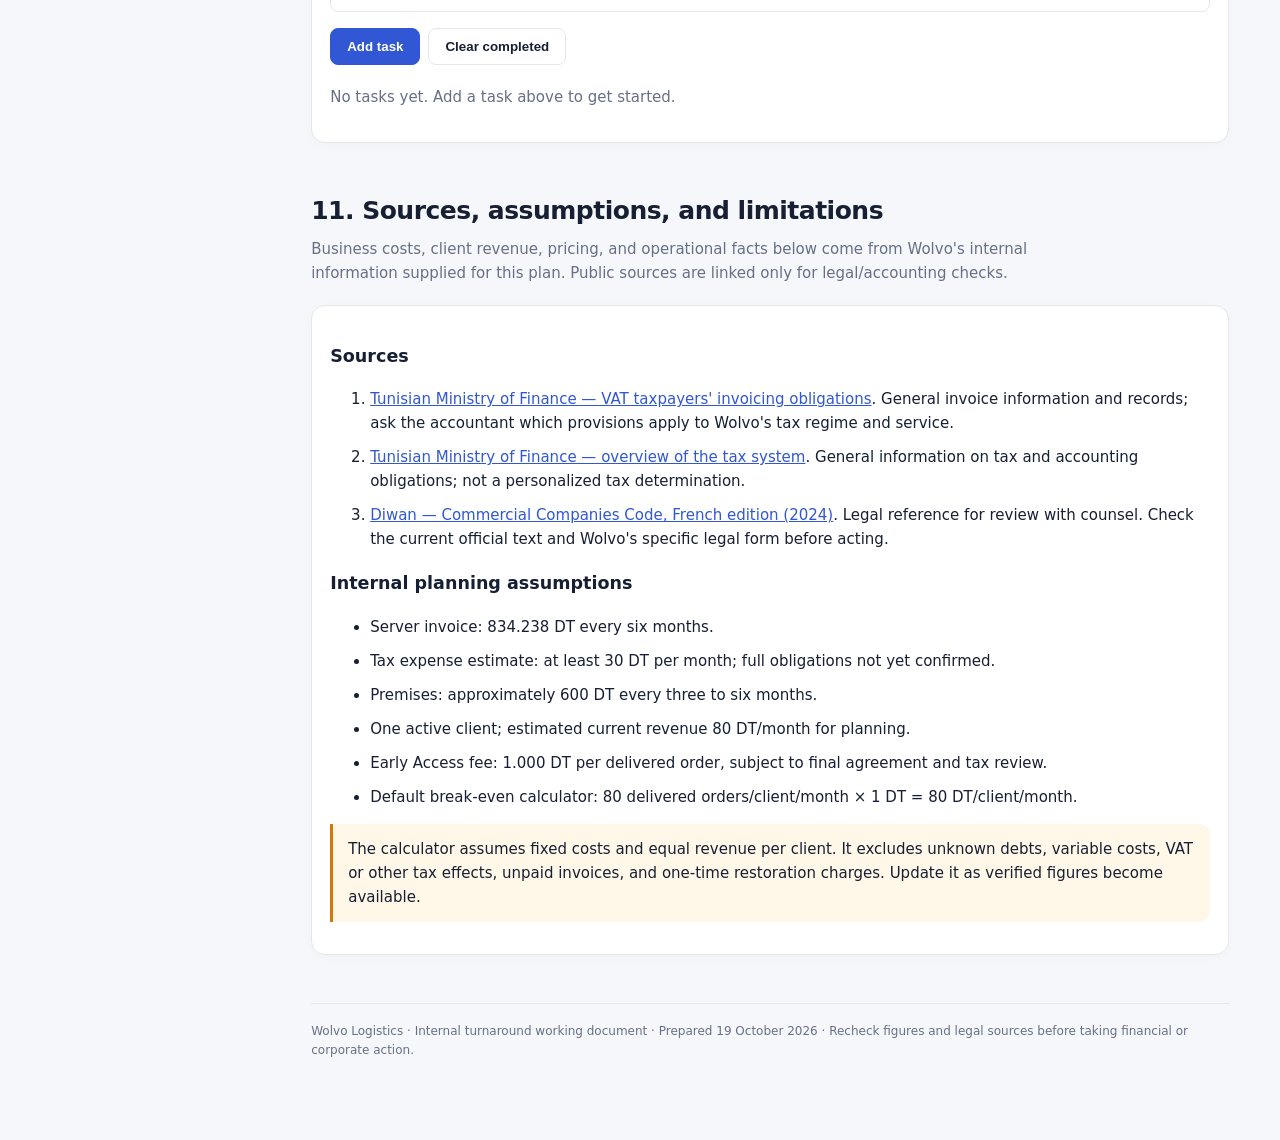
==== commit 22cb9368: "feat: data persistence & code separation" ====
--- a/index.html
+++ b/index.html
@@ -4,510 +4,7 @@
     <meta charset="utf-8" />
     <meta name="viewport" content="width=device-width, initial-scale=1" />
     <title>Wolvo Logistics — Turnaround Plan</title>
-    <style>
-      :root {
-        --bg: #f6f7fb;
-        --panel: #fff;
-        --text: #172033;
-        --muted: #667085;
-        --line: #e5e7eb;
-        --accent: #3157d5;
-        --accent-soft: #edf1ff;
-        --good: #087443;
-        --bad: #b42318;
-        --warn: #8a5a00;
-        --shadow: 0 8px 28px rgba(20, 30, 60, 0.06);
-      }
-      * {
-        box-sizing: border-box;
-      }
-      html {
-        scroll-behavior: smooth;
-        scroll-padding-top: 24px;
-      }
-      body {
-        margin: 0;
-        background: var(--bg);
-        color: var(--text);
-        font:
-          15px/1.6 system-ui,
-          -apple-system,
-          Segoe UI,
-          Roboto,
-          Arial,
-          sans-serif;
-      }
-      .layout {
-        display: grid;
-        grid-template-columns: 260px minmax(0, 1fr);
-        min-height: 100vh;
-      }
-      .sidebar {
-        position: sticky;
-        top: 0;
-        height: 100vh;
-        overflow: auto;
-        background: #101828;
-        color: #f8fafc;
-        padding: 24px 16px;
-      }
-      .brand {
-        font-weight: 800;
-        font-size: 17px;
-        letter-spacing: 0.2px;
-        margin: 0 10px 4px;
-      }
-      .brand-sub {
-        color: #98a2b3;
-        font-size: 12px;
-        margin: 0 10px 24px;
-      }
-      .nav-label {
-        font-size: 10px;
-        text-transform: uppercase;
-        letter-spacing: 1.3px;
-        color: #98a2b3;
-        margin: 20px 10px 8px;
-      }
-      .nav a {
-        display: block;
-        text-decoration: none;
-        color: #d0d5dd;
-        padding: 9px 10px;
-        border-radius: 8px;
-        font-size: 13px;
-        margin: 2px 0;
-      }
-      .nav a:hover,
-      .nav a.active {
-        background: #26324b;
-        color: white;
-      }
-      .main {
-        max-width: 1120px;
-        width: 100%;
-        padding: 36px clamp(18px, 4vw, 54px) 80px;
-        margin: auto;
-      }
-      .eyebrow {
-        color: var(--accent);
-        font-size: 12px;
-        font-weight: 800;
-        letter-spacing: 1.2px;
-        text-transform: uppercase;
-      }
-      .hero {
-        background: linear-gradient(135deg, #fff, #eef2ff);
-        border: 1px solid var(--line);
-        border-radius: 20px;
-        padding: 30px;
-        box-shadow: var(--shadow);
-        margin-bottom: 26px;
-      }
-      .hero h1 {
-        font-size: clamp(28px, 4vw, 42px);
-        line-height: 1.12;
-        margin: 8px 0 12px;
-        letter-spacing: -1.1px;
-      }
-      .hero p {
-        color: #475467;
-        max-width: 760px;
-        margin: 0;
-      }
-      .pills {
-        display: flex;
-        gap: 8px;
-        flex-wrap: wrap;
-        margin-top: 20px;
-      }
-      .pill {
-        font-size: 12px;
-        background: #fff;
-        border: 1px solid var(--line);
-        border-radius: 999px;
-        padding: 5px 10px;
-        color: #344054;
-      }
-      .section {
-        margin: 34px 0 48px;
-      }
-      .section h2 {
-        font-size: 25px;
-        letter-spacing: -0.5px;
-        margin: 0 0 6px;
-      }
-      .section-intro {
-        color: var(--muted);
-        margin: 0 0 20px;
-        max-width: 800px;
-      }
-      .subsection {
-        margin: 24px 0;
-      }
-      .subsection h3 {
-        font-size: 17px;
-        margin: 0 0 8px;
-      }
-      .grid {
-        display: grid;
-        grid-template-columns: repeat(12, minmax(0, 1fr));
-        gap: 14px;
-      }
-      .card {
-        background: var(--panel);
-        border: 1px solid var(--line);
-        border-radius: 14px;
-        padding: 18px;
-        box-shadow: 0 2px 10px rgba(16, 24, 40, 0.025);
-        min-width: 0;
-      }
-      .span-3 {
-        grid-column: span 3;
-      }
-      .span-4 {
-        grid-column: span 4;
-      }
-      .span-5 {
-        grid-column: span 5;
-      }
-      .span-6 {
-        grid-column: span 6;
-      }
-      .span-7 {
-        grid-column: span 7;
-      }
-      .span-8 {
-        grid-column: span 8;
-      }
-      .span-12 {
-        grid-column: span 12;
-      }
-      .metric-label {
-        font-size: 12px;
-        color: var(--muted);
-        margin-bottom: 5px;
-      }
-      .metric {
-        font-size: 28px;
-        font-weight: 800;
-        letter-spacing: -0.7px;
-        line-height: 1.2;
-      }
-      .metric.small {
-        font-size: 22px;
-      }
-      .muted {
-        color: var(--muted);
-      }
-      .tiny {
-        font-size: 12px;
-        color: var(--muted);
-      }
-      .callout {
-        border-left: 3px solid var(--accent);
-        background: var(--accent-soft);
-        padding: 13px 15px;
-        border-radius: 0 10px 10px 0;
-        margin: 14px 0;
-      }
-      .callout.warning {
-        border-color: #d97706;
-        background: #fff7e8;
-      }
-      .callout.good {
-        border-color: #12b76a;
-        background: #ecfdf3;
-      }
-      table {
-        border-collapse: collapse;
-        width: 100%;
-        font-size: 13px;
-      }
-      th,
-      td {
-        text-align: left;
-        padding: 10px 9px;
-        border-bottom: 1px solid var(--line);
-        vertical-align: top;
-      }
-      th {
-        color: #475467;
-        font-size: 11px;
-        text-transform: uppercase;
-        letter-spacing: 0.4px;
-      }
-      tr:last-child td {
-        border-bottom: 0;
-      }
-      .formula {
-        display: block;
-        background: #f2f4f7;
-        border: 1px solid #eaecf0;
-        padding: 10px 12px;
-        border-radius: 8px;
-        font:
-          13px/1.5 ui-monospace,
-          SFMono-Regular,
-          Consolas,
-          monospace;
-        overflow-wrap: anywhere;
-      }
-      .controls {
-        display: grid;
-        grid-template-columns: repeat(2, minmax(0, 1fr));
-        gap: 15px;
-      }
-      .control {
-        border: 1px solid var(--line);
-        border-radius: 10px;
-        padding: 12px;
-      }
-      .control label {
-        display: flex;
-        justify-content: space-between;
-        gap: 12px;
-        font-size: 13px;
-        font-weight: 650;
-        margin-bottom: 10px;
-      }
-      .control output {
-        color: var(--accent);
-        font-variant-numeric: tabular-nums;
-      }
-      .control input[type="range"] {
-        width: 100%;
-        accent-color: var(--accent);
-      }
-      .control input[type="number"] {
-        width: 100%;
-        padding: 9px;
-        border: 1px solid #d0d5dd;
-        border-radius: 7px;
-        font: inherit;
-      }
-      .results {
-        display: grid;
-        grid-template-columns: repeat(4, minmax(0, 1fr));
-        gap: 10px;
-        margin-top: 15px;
-      }
-      .result {
-        background: #f8fafc;
-        border: 1px solid var(--line);
-        border-radius: 10px;
-        padding: 13px;
-      }
-      .result .metric {
-        font-size: 23px;
-      }
-      .chart-wrap {
-        height: 260px;
-        position: relative;
-      }
-      .chart-wrap canvas {
-        width: 100%;
-        height: 100%;
-        display: block;
-      }
-      .barlist {
-        display: grid;
-        gap: 12px;
-      }
-      .barrow {
-        display: grid;
-        grid-template-columns: 85px 1fr 72px;
-        gap: 10px;
-        align-items: center;
-        font-size: 12px;
-      }
-      .bartrack {
-        height: 10px;
-        background: #eef0f4;
-        border-radius: 99px;
-        overflow: hidden;
-      }
-      .barfill {
-        height: 100%;
-        background: var(--accent);
-        border-radius: 99px;
-      }
-      .status {
-        display: inline-flex;
-        align-items: center;
-        border-radius: 99px;
-        padding: 3px 8px;
-        font-size: 11px;
-        font-weight: 700;
-        background: #f2f4f7;
-        color: #344054;
-      }
-      .status.urgent {
-        background: #fff0ee;
-        color: #b42318;
-      }
-      .status.next {
-        background: #fff7e8;
-        color: #8a5a00;
-      }
-      .status.done {
-        background: #ecfdf3;
-        color: #087443;
-      }
-      .task {
-        display: flex;
-        gap: 10px;
-        padding: 12px 0;
-        border-bottom: 1px solid var(--line);
-      }
-      .task:last-child {
-        border-bottom: 0;
-      }
-      .task input {
-        margin-top: 5px;
-        accent-color: var(--accent);
-        width: 16px;
-        height: 16px;
-        flex-shrink: 0;
-      }
-      .task strong {
-        display: block;
-      }
-      .task p {
-        margin: 3px 0 0;
-        color: var(--muted);
-        font-size: 13px;
-      }
-      .sources a {
-        color: var(--accent);
-        overflow-wrap: anywhere;
-      }
-      .sources li {
-        margin: 10px 0;
-      }
-      .footer {
-        border-top: 1px solid var(--line);
-        padding-top: 18px;
-        color: var(--muted);
-        font-size: 12px;
-      }
-      .mobile-head {
-        display: none;
-      }
-      .btn {
-        border: 1px solid var(--line);
-        background: #fff;
-        color: var(--text);
-        padding: 9px 12px;
-        border-radius: 8px;
-        cursor: pointer;
-        font-weight: 650;
-      }
-      .btn.primary {
-        background: var(--accent);
-        border-color: var(--accent);
-        color: #fff;
-      }
-      .btn:hover {
-        filter: brightness(0.97);
-      }
-      .action-row {
-        display: flex;
-        gap: 8px;
-        flex-wrap: wrap;
-        margin-top: 14px;
-      }
-      @media (max-width: 900px) {
-        .layout {
-          grid-template-columns: 1fr;
-        }
-        .sidebar {
-          position: relative;
-          height: auto;
-          padding: 14px 16px;
-        }
-        .brand-sub {
-          margin-bottom: 12px;
-        }
-        .nav {
-          display: flex;
-          overflow: auto;
-          gap: 5px;
-          padding-bottom: 3px;
-        }
-        .nav-label {
-          display: none;
-        }
-        .nav a {
-          white-space: nowrap;
-        }
-        .main {
-          padding-top: 22px;
-        }
-        .span-3,
-        .span-4,
-        .span-5,
-        .span-6,
-        .span-7,
-        .span-8 {
-          grid-column: span 6;
-        }
-        .results {
-          grid-template-columns: repeat(2, minmax(0, 1fr));
-        }
-      }
-      @media (max-width: 560px) {
-        .hero {
-          padding: 22px;
-        }
-        .span-3,
-        .span-4,
-        .span-5,
-        .span-6,
-        .span-7,
-        .span-8,
-        .span-12 {
-          grid-column: span 12;
-        }
-        .controls {
-          grid-template-columns: 1fr;
-        }
-        .results {
-          grid-template-columns: repeat(2, minmax(0, 1fr));
-        }
-        .section h2 {
-          font-size: 22px;
-        }
-        .barrow {
-          grid-template-columns: 72px 1fr 62px;
-        }
-      }
-      @media print {
-        .sidebar,
-        .action-row,
-        .btn {
-          display: none !important;
-        }
-        .layout {
-          display: block;
-        }
-        .main {
-          max-width: none;
-          padding: 0;
-        }
-        .hero,
-        .card {
-          box-shadow: none;
-          break-inside: avoid;
-        }
-        .section {
-          break-inside: avoid;
-        }
-        body {
-          background: white;
-        }
-      }
-    </style>
+    <link rel="stylesheet" href="styles.css" />
   </head>
   <body>
     <div class="layout">
@@ -1459,41 +956,43 @@
             Track tasks, subtasks, and clarifications for the team. Assign tasks to team members and monitor progress.
           </p>
           <div class="card">
-            <div class="controls">
-              <div class="control">
-                <label for="taskTitle">New task title</label
-                ><input
+            <div class="task-form">
+              <div class="task-form-group full-width">
+                <label class="task-form-label" for="taskTitle">New task title</label>
+                <input
                   id="taskTitle"
                   type="text"
+                  class="task-form-input"
                   placeholder="Enter task title..."
                 />
               </div>
-              <div class="control">
-                <label for="taskAssignee">Assign to</label
-                ><select id="taskAssignee">
+              <div class="task-form-group">
+                <label class="task-form-label" for="taskAssignee">Assign to</label>
+                <select id="taskAssignee" class="task-form-input">
                   <option value="issam">Issam (CEO - Planning & Decisions)</option>
                   <option value="jawher">Jawher (Commercial & New Clients)</option>
                   <option value="nasim">Nasim (Reclamations & Banking)</option>
                 </select>
               </div>
-              <div class="control">
-                <label for="taskPriority">Priority</label
-                ><select id="taskPriority">
+              <div class="task-form-group">
+                <label class="task-form-label" for="taskPriority">Priority</label>
+                <select id="taskPriority" class="task-form-input">
                   <option value="urgent">Urgent</option>
                   <option value="next">Next</option>
                   <option value="normal">Normal</option>
                 </select>
               </div>
-              <div class="control">
-                <label for="taskNotes">Notes/Clarifications</label
-                ><input
+              <div class="task-form-group full-width">
+                <label class="task-form-label" for="taskNotes">Notes/Clarifications</label>
+                <input
                   id="taskNotes"
                   type="text"
+                  class="task-form-input"
                   placeholder="Additional details..."
                 />
               </div>
             </div>
-            <div class="action-row">
+            <div class="task-action-buttons">
               <button class="btn primary" id="addTask">Add task</button>
               <button class="btn" id="clearCompleted">Clear completed</button>
             </div>
@@ -1578,942 +1077,7 @@
         </div>
       </main>
     </div>
-    <script>
-      (function () {
-        const $ = (id) => document.getElementById(id);
-        const money = (n) =>
-          new Intl.NumberFormat("en-US", {
-            minimumFractionDigits: 0,
-            maximumFractionDigits: 2,
-          }).format(n) + " DT";
-        const num = (id) => Math.max(0, Number($(id).value) || 0);
-        const signedMoney = (n) => (n < 0 ? "−" : "") + money(Math.abs(n));
-
-        // localStorage functions
-        const STORAGE_KEY = 'wolvo_plan_data';
-        const CONFIG_KEY = 'wolvo_config_data';
-
-        // Configuration functions
-        function saveConfig() {
-          const config = {
-            server: $("configServer").value,
-            tax: $("configTax").value,
-            premises: $("configPremises").value,
-            vatRate: $("configVatRate").value,
-            returnedFee: $("configReturnedFee").value,
-            exchangeFee: $("configExchangeFee").value
-          };
-          localStorage.setItem(CONFIG_KEY, JSON.stringify(config));
-          const savedMsg = $("configSaved");
-          savedMsg.style.display = 'block';
-          setTimeout(() => { savedMsg.style.display = 'none'; }, 3000);
-          updateFinancialsFromConfig();
-        }
-
-        function loadConfig() {
-          const saved = localStorage.getItem(CONFIG_KEY);
-          if (saved) {
-            try {
-              const config = JSON.parse(saved);
-              if (config.server) $("configServer").value = config.server;
-              if (config.tax) $("configTax").value = config.tax;
-              if (config.premises) $("configPremises").value = config.premises;
-              if (config.vatRate) $("configVatRate").value = config.vatRate;
-              if (config.returnedFee) $("configReturnedFee").value = config.returnedFee;
-              if (config.exchangeFee) $("configExchangeFee").value = config.exchangeFee;
-            } catch (e) {
-              console.error('Error loading config:', e);
-            }
-          }
-        }
-
-        function resetConfig() {
-          $("configServer").value = 834.238;
-          $("configTax").value = 30;
-          $("configPremises").value = 600;
-          $("configVatRate").value = 19;
-          $("configReturnedFee").value = 0.500;
-          $("configExchangeFee").value = 0.500;
-          saveConfig();
-        }
-
-        function updateFinancialsFromConfig() {
-          const server = Number($("configServer").value) || 834.238;
-          const tax = Number($("configTax").value) || 30;
-          const premises = Number($("configPremises").value) || 600;
-
-          const monthlyServer = server / 6;
-          const monthlyPremisesLow = premises / 6;
-          const monthlyPremisesHigh = premises / 3;
-          const monthlyTotalLow = monthlyServer + tax + monthlyPremisesLow;
-          const monthlyTotalHigh = monthlyServer + tax + monthlyPremisesHigh;
-
-          // Update financial baseline section
-          const serverEl = document.querySelector('#financials .card:nth-child(1) .metric');
-          const taxEl = document.querySelector('#financials .card:nth-child(2) .metric');
-          const premisesEl = document.querySelector('#financials .card:nth-child(3) .metric');
-          const totalEl = document.querySelector('#financials .card:nth-child(4) .metric');
-
-          if (serverEl) serverEl.textContent = money(monthlyServer);
-          if (taxEl) taxEl.textContent = money(tax);
-          if (premisesEl) premisesEl.textContent = money(monthlyPremisesLow) + '–' + money(monthlyPremisesHigh);
-          if (totalEl) totalEl.textContent = money(monthlyTotalLow) + '–' + money(monthlyTotalHigh);
-
-          // Update cost chart
-          drawBars($("costChart"), [
-            { label: "Server", value: monthlyServer, color: "#3157d5" },
-            { label: "Tax", value: tax, color: "#98a2b3" },
-            { label: "Premises", value: (monthlyPremisesLow + monthlyPremisesHigh) / 2, color: "#d97706" },
-          ]);
-
-          // Update cost input in calculator to match
-          const avgCost = (monthlyTotalLow + monthlyTotalHigh) / 2;
-          $("cost").value = Math.round(avgCost);
-          updateCalc();
-        }
-
-        function saveToStorage() {
-          const data = {
-            calculator: {
-              fee: $("fee").value,
-              orders: $("orders").value,
-              cost: $("cost").value,
-              clients: $("clients").value,
-              target: $("target").value,
-              manualRevenue: $("manualRevenue").value
-            },
-            scorecard: {
-              cashOnHand: $("cashOnHand").value,
-              collected: $("collected").value,
-              invoiced: $("invoiced").value,
-              pipeline: $("pipeline").value
-            }
-          };
-          localStorage.setItem(STORAGE_KEY, JSON.stringify(data));
-        }
-
-        function loadFromStorage() {
-          const saved = localStorage.getItem(STORAGE_KEY);
-          if (saved) {
-            try {
-              const data = JSON.parse(saved);
-              if (data.calculator) {
-                if (data.calculator.fee) $("fee").value = data.calculator.fee;
-                if (data.calculator.orders) $("orders").value = data.calculator.orders;
-                if (data.calculator.cost) $("cost").value = data.calculator.cost;
-                if (data.calculator.clients) $("clients").value = data.calculator.clients;
-                if (data.calculator.target) $("target").value = data.calculator.target;
-                if (data.calculator.manualRevenue !== undefined) $("manualRevenue").value = data.calculator.manualRevenue;
-              }
-              if (data.scorecard) {
-                if (data.scorecard.cashOnHand) $("cashOnHand").value = data.scorecard.cashOnHand;
-                if (data.scorecard.collected) $("collected").value = data.scorecard.collected;
-                if (data.scorecard.invoiced) $("invoiced").value = data.scorecard.invoiced;
-                if (data.scorecard.pipeline) $("pipeline").value = data.scorecard.pipeline;
-              }
-            } catch (e) {
-              console.error('Error loading from storage:', e);
-            }
-          }
-        }
-        function drawBars(canvas, items) {
-          if (!canvas) return;
-          const rect = canvas.getBoundingClientRect(),
-            dpr = window.devicePixelRatio || 1;
-          canvas.width = Math.max(300, rect.width) * dpr;
-          canvas.height = Math.max(180, rect.height) * dpr;
-          const ctx = canvas.getContext("2d");
-          ctx.scale(dpr, dpr);
-          const w = canvas.width / dpr,
-            h = canvas.height / dpr;
-          ctx.clearRect(0, 0, w, h);
-          const pad = { l: 40, r: 12, t: 18, b: 36 },
-            pw = w - pad.l - pad.r,
-            ph = h - pad.t - pad.b;
-          const max = Math.max(1, ...items.map((x) => x.value)) * 1.18;
-          ctx.font = "11px system-ui";
-          ctx.fillStyle = "#667085";
-          ctx.strokeStyle = "#e5e7eb";
-          ctx.lineWidth = 1;
-          for (let i = 0; i <= 4; i++) {
-            let y = pad.t + (ph * i) / 4;
-            ctx.beginPath();
-            ctx.moveTo(pad.l, y);
-            ctx.lineTo(w - pad.r, y);
-            ctx.stroke();
-            ctx.fillText(Math.round(max * (1 - i / 4)), 3, y + 4);
-          }
-          const step = pw / items.length,
-            bw = Math.min(54, step * 0.56);
-          items.forEach((it, i) => {
-            let x = pad.l + i * step + (step - bw) / 2,
-              bh = (it.value / max) * ph,
-              y = pad.t + ph - bh;
-            ctx.fillStyle = it.color || "#3157d5";
-            ctx.beginPath();
-            ctx.roundRect(x, y, bw, bh, 4);
-            ctx.fill();
-            ctx.fillStyle = "#344054";
-            ctx.textAlign = "center";
-            ctx.fillText(it.label, x + bw / 2, h - 12);
-          });
-          ctx.textAlign = "left";
-        }
-        function updateCalc() {
-          const fee = num("fee"),
-            orders = num("orders"),
-            cost = num("cost"),
-            clients = num("clients"),
-            target = num("target");
-          const manual = $("manualRevenue").value.trim();
-          const rev =
-            manual !== "" ? Math.max(0, Number(manual) || 0) : fee * orders;
-          $("feeOut").textContent = fee.toFixed(3) + " DT";
-          $("ordersOut").textContent = orders + " orders";
-          $("costOut").textContent = money(cost);
-          $("clientsOut").textContent =
-            clients + " client" + (clients === 1 ? "" : "s");
-          $("targetOut").textContent = money(target);
-          $("manualOut").textContent =
-            manual === ""
-              ? "Auto: " + money(fee * orders)
-              : "Override: " + money(rev);
-          $("revPerClient").textContent = money(rev);
-          $("breakeven").textContent = rev > 0 ? Math.ceil(cost / rev) : "—";
-          $("targetClients").textContent =
-            rev > 0 ? Math.ceil(target / rev) : "—";
-          const result = clients * rev - cost;
-          $("monthlyResult").textContent = signedMoney(result);
-          $("monthlyResult").style.color = result >= 0 ? "#087443" : "#b42318";
-          const n = Math.max(1, Math.ceil(target / Math.max(rev, 1)));
-          let counts = [
-            0,
-            Math.max(1, Math.ceil(cost / Math.max(rev, 1)) - 1),
-            Math.ceil(cost / Math.max(rev, 1)),
-            Math.ceil(target / Math.max(rev, 1)),
-            Math.max(n + 2, 6),
-          ];
-          counts = [...new Set(counts)].sort((a, b) => a - b);
-          drawBars(
-            $("scenarioChart"),
-            counts.map((c) => ({
-              label: c + " clients",
-              value: c * rev,
-              color: c * rev >= cost ? "#12b76a" : "#3157d5",
-            })),
-          );
-          updateScore();
-        }
-        function updateScore() {
-          const cash = num("cashOnHand"),
-            col = num("collected"),
-            inv = num("invoiced"),
-            pipeline = num("pipeline"),
-            cost = num("cost");
-          $("collectionRate").textContent =
-            inv > 0 ? Math.round((col / inv) * 100) + "%" : "—";
-          const gap = col - cost;
-          $("scoreGap").textContent = signedMoney(gap);
-          $("scoreGap").style.color = gap >= 0 ? "#087443" : "#b42318";
-          $("runway").textContent =
-            cost > 0 ? (cash / cost).toFixed(1) + " months" : "—";
-          $("pipelineOut").textContent = pipeline;
-        }
-        ["fee", "orders", "cost", "clients", "target", "manualRevenue"].forEach(
-          (id) => $(id).addEventListener("input", () => { updateCalc(); saveToStorage(); }),
-        );
-        ["cashOnHand", "collected", "invoiced", "pipeline"].forEach((id) =>
-          $(id).addEventListener("input", () => { updateScore(); saveToStorage(); }),
-        );
-        $("resetCalc").addEventListener("click", () => {
-          $("fee").value = 1;
-          $("orders").value = 80;
-          $("cost").value = 320;
-          $("clients").value = 1;
-          $("target").value = 500;
-          $("manualRevenue").value = "";
-          updateCalc();
-        });
-        $("exportCsv").addEventListener("click", () => {
-          const rows = [
-            ["Wolvo turnaround calculator assumptions", "Value"],
-            ["Fee per delivered order (DT)", num("fee")],
-            ["Delivered orders per client / month", num("orders")],
-            ["Monthly operating costs (DT)", num("cost")],
-            ["Current paying clients", num("clients")],
-            ["Target monthly revenue (DT)", num("target")],
-            [
-              "Revenue override (DT; blank means auto)",
-              $("manualRevenue").value,
-            ],
-            ["Revenue per client (DT)", $("revPerClient").textContent],
-            ["Break-even clients", $("breakeven").textContent],
-            ["Clients for target", $("targetClients").textContent],
-          ];
-          const csv = rows
-            .map((r) =>
-              r.map((v) => '"' + String(v).replace(/"/g, '""') + '"').join(","),
-            )
-            .join("\r\n");
-          const blob = new Blob([csv], { type: "text/csv;charset=utf-8;" });
-          const a = document.createElement("a");
-          a.href = URL.createObjectURL(blob);
-          a.download = "wolvo-turnaround-assumptions.csv";
-          a.click();
-          URL.revokeObjectURL(a.href);
-        });
-
-        // Export all data to JSON
-        $("exportJson").addEventListener("click", () => {
-          const allData = {
-            version: "1.0",
-            exportedAt: new Date().toISOString(),
-            calculator: {
-              fee: $("fee").value,
-              orders: $("orders").value,
-              cost: $("cost").value,
-              clients: $("clients").value,
-              target: $("target").value,
-              manualRevenue: $("manualRevenue").value
-            },
-            scorecard: {
-              cashOnHand: $("cashOnHand").value,
-              collected: $("collected").value,
-              invoiced: $("invoiced").value,
-              pipeline: $("pipeline").value
-            },
-            config: {
-              server: $("configServer").value,
-              tax: $("configTax").value,
-              premises: $("configPremises").value,
-              vatRate: $("configVatRate").value,
-              returnedFee: $("configReturnedFee").value,
-              exchangeFee: $("configExchangeFee").value
-            },
-            tasks: tasks
-          };
-
-          const json = JSON.stringify(allData, null, 2);
-          const blob = new Blob([json], { type: "application/json;charset=utf-8;" });
-          const a = document.createElement("a");
-          a.href = URL.createObjectURL(blob);
-          a.download = "wolvo-plan-data.json";
-          a.click();
-          URL.revokeObjectURL(a.href);
-        });
-
-        // Import data from JSON
-        $("importJson").addEventListener("click", () => {
-          $("jsonFileInput").click();
-        });
-
-        $("jsonFileInput").addEventListener("change", (e) => {
-          const file = e.target.files[0];
-          if (!file) return;
-
-          const reader = new FileReader();
-          reader.onload = (event) => {
-            try {
-              const data = JSON.parse(event.target.result);
-
-              // Load calculator data
-              if (data.calculator) {
-                if (data.calculator.fee) $("fee").value = data.calculator.fee;
-                if (data.calculator.orders) $("orders").value = data.calculator.orders;
-                if (data.calculator.cost) $("cost").value = data.calculator.cost;
-                if (data.calculator.clients) $("clients").value = data.calculator.clients;
-                if (data.calculator.target) $("target").value = data.calculator.target;
-                if (data.calculator.manualRevenue !== undefined) $("manualRevenue").value = data.calculator.manualRevenue;
-              }
-
-              // Load scorecard data
-              if (data.scorecard) {
-                if (data.scorecard.cashOnHand) $("cashOnHand").value = data.scorecard.cashOnHand;
-                if (data.scorecard.collected) $("collected").value = data.scorecard.collected;
-                if (data.scorecard.invoiced) $("invoiced").value = data.scorecard.invoiced;
-                if (data.scorecard.pipeline) $("pipeline").value = data.scorecard.pipeline;
-              }
-
-              // Load config data
-              if (data.config) {
-                if (data.config.server) $("configServer").value = data.config.server;
-                if (data.config.tax) $("configTax").value = data.config.tax;
-                if (data.config.premises) $("configPremises").value = data.config.premises;
-                if (data.config.vatRate) $("configVatRate").value = data.config.vatRate;
-                if (data.config.returnedFee) $("configReturnedFee").value = data.config.returnedFee;
-                if (data.config.exchangeFee) $("configExchangeFee").value = data.config.exchangeFee;
-                saveConfig();
-              }
-
-              // Load tasks
-              if (data.tasks && Array.isArray(data.tasks)) {
-                tasks = data.tasks;
-                saveTasks();
-                renderTasks();
-              }
-
-              // Update all displays
-              updateCalc();
-              updateScore();
-              updateFinancialsFromConfig();
-              saveToStorage();
-
-              alert("Data imported successfully!");
-            } catch (error) {
-              alert("Error importing data: " + error.message);
-              console.error("Import error:", error);
-            }
-          };
-          reader.readAsText(file);
-          e.target.value = ""; // Reset file input
-        });
-        loadFromStorage();
-        loadConfig();
-        updateFinancialsFromConfig();
-        drawBars($("costChart"), [
-          { label: "Server", value: 139.04, color: "#3157d5" },
-          { label: "Tax", value: 30, color: "#98a2b3" },
-          { label: "Premises", value: 150, color: "#d97706" },
-        ]);
-        updateCalc();
-
-        // Config event listeners
-        $("saveConfig").addEventListener("click", saveConfig);
-        $("resetConfig").addEventListener("click", resetConfig);
-
-        // Task management
-        const TASKS_KEY = 'wolvo_tasks';
-        let tasks = [];
-
-        function loadTasks() {
-          const saved = localStorage.getItem(TASKS_KEY);
-          if (saved) {
-            try {
-              tasks = JSON.parse(saved);
-            } catch (e) {
-              console.error('Error loading tasks:', e);
-              tasks = [];
-            }
-          }
-          renderTasks();
-        }
-
-        function saveTasks() {
-          localStorage.setItem(TASKS_KEY, JSON.stringify(tasks));
-        }
-
-        function addTask() {
-          const title = $("taskTitle").value.trim();
-          if (!title) return;
-
-          const task = {
-            id: Date.now(),
-            title: title,
-            assignee: $("taskAssignee").value,
-            priority: $("taskPriority").value,
-            notes: $("taskNotes").value.trim(),
-            completed: false,
-            createdAt: new Date().toISOString(),
-            subtasks: []
-          };
-
-          tasks.push(task);
-          saveTasks();
-          renderTasks();
-
-          $("taskTitle").value = "";
-          $("taskNotes").value = "";
-        }
-
-        function toggleTask(id) {
-          const task = tasks.find(t => t.id === id);
-          if (task) {
-            task.completed = !task.completed;
-            saveTasks();
-            renderTasks();
-          }
-        }
-
-        function deleteTask(id) {
-          tasks = tasks.filter(t => t.id !== id);
-          saveTasks();
-          renderTasks();
-        }
-
-        function addSubtask(taskId) {
-          const task = tasks.find(t => t.id === taskId);
-          if (task) {
-            const subtaskTitle = prompt("Enter subtask:");
-            if (subtaskTitle && subtaskTitle.trim()) {
-              task.subtasks.push({
-                id: Date.now(),
-                title: subtaskTitle.trim(),
-                completed: false
-              });
-              saveTasks();
-              renderTasks();
-            }
-          }
-        }
-
-        function toggleSubtask(taskId, subtaskId) {
-          const task = tasks.find(t => t.id === taskId);
-          if (task) {
-            const subtask = task.subtasks.find(st => st.id === subtaskId);
-            if (subtask) {
-              subtask.completed = !subtask.completed;
-              saveTasks();
-              renderTasks();
-            }
-          }
-        }
-
-        function clearCompleted() {
-          tasks = tasks.filter(t => !t.completed);
-          saveTasks();
-          renderTasks();
-        }
-
-        function renderTasks() {
-          const container = $("taskList");
-          if (tasks.length === 0) {
-            container.innerHTML = '<p class="muted">No tasks yet. Add a task above to get started.</p>';
-            return;
-          }
-
-          const assigneeNames = {
-            issam: 'Issam (CEO)',
-            jawher: 'Jawher',
-            nasim: 'Nasim'
-          };
-
-          const priorityClass = {
-            urgent: 'urgent',
-            next: 'next',
-            normal: ''
-          };
-
-          container.innerHTML = tasks.map(task => `
-            <div class="task" style="${task.completed ? 'opacity: 0.6;' : ''}">
-              <input type="checkbox" ${task.completed ? 'checked' : ''} onchange="toggleTask(${task.id})" />
-              <div style="flex: 1;">
-                <span class="status ${priorityClass[task.priority]}">${task.priority.charAt(0).toUpperCase() + task.priority.slice(1)}</span>
-                <strong>${task.title}</strong>
-                <p>
-                  <strong>Assigned to:</strong> ${assigneeNames[task.assignee]}<br/>
-                  ${task.notes ? '<strong>Notes:</strong> ' + task.notes + '<br/>' : ''}
-                  <strong>Created:</strong> ${new Date(task.createdAt).toLocaleDateString()}
-                </p>
-                ${task.subtasks.length > 0 ? `
-                  <div style="margin-left: 20px; margin-top: 8px;">
-                    ${task.subtasks.map(st => `
-                      <div style="display: flex; gap: 8px; align-items: center; margin: 4px 0;">
-                        <input type="checkbox" ${st.completed ? 'checked' : ''} onchange="toggleSubtask(${task.id}, ${st.id})" />
-                        <span style="${st.completed ? 'text-decoration: line-through; color: var(--muted);' : ''}">${st.title}</span>
-                      </div>
-                    `).join('')}
-                  </div>
-                ` : ''}
-                <button class="btn" style="font-size: 11px; padding: 4px 8px; margin-top: 8px;" onclick="addSubtask(${task.id})">+ Add subtask</button>
-                <button class="btn" style="font-size: 11px; padding: 4px 8px; margin-top: 8px; background: #fff0ee; border-color: #fecaca; color: #b42318;" onclick="deleteTask(${task.id})">Delete</button>
-              </div>
-            </div>
-          `).join('');
-        }
-
-        // Make task functions globally accessible
-        window.toggleTask = toggleTask;
-        window.deleteTask = deleteTask;
-        window.addSubtask = addSubtask;
-        window.toggleSubtask = toggleSubtask;
-
-        $("addTask").addEventListener("click", addTask);
-        $("clearCompleted").addEventListener("click", clearCompleted);
-
-        loadTasks();
-
-        // Language support
-        const translations = {
-          en: {
-            overview: "Overview",
-            financials: "Financial baseline",
-            calculator: "Break-even calculator",
-            config: "Configuration",
-            pricing: "Early Access pricing",
-            execution: "Team structure",
-            executionPlan: "90-day execution",
-            sales: "Client acquisition",
-            operations: "Payment & operations",
-            legal: "Tunisia: verification",
-            governance: "Shareholder issue",
-            scorecard: "Weekly scorecard",
-            tasks: "Task management",
-            sources: "Sources & assumptions",
-            heroTitle: "Make Wolvo self-sustaining.",
-            heroDesc: "Protect the active client, restore only the infrastructure the business can afford, invoice merchants directly for Wolvo's service, and acquire a small number of suitable merchants before investing in growth.",
-            priorityCash: "Priority: cash flow",
-            earlyAccess: "Early Access: 1.000 DT / delivered order",
-            planningEstimate: "Planning estimate: 80 DT / client / month",
-            dayHorizon: "90-day horizon",
-            decisionRule: "Decision rule:",
-            decisionDesc: "Do not spend personal money on restoring service until the provider confirms the amount, recovery terms, data status, and ongoing costs—and the company has a credible plan to retain the active client and collect revenue.",
-            printPdf: "Print / Save as PDF",
-            exportCsv: "Export calculator assumptions (CSV)",
-            exportJson: "Export all data (JSON)",
-            importJson: "Import data (JSON)",
-            resetCalc: "Reset calculator",
-            financialTitle: "1. Financial baseline",
-            financialDesc: "Known costs from the current working assumptions. Replace estimates with invoices and the accountant's confirmed figures.",
-            server: "Server",
-            taxes: "Taxes / month",
-            premises: "Premises / month",
-            knownTotal: "Known monthly total",
-            excludes: "Excludes unlisted costs and debts",
-            costComposition: "Estimated monthly cost composition",
-            currentPosition: "Current position",
-            revenue: "Revenue",
-            lowCost: "Low cost",
-            highCost: "High cost",
-            monthlyGap: "Current monthly gap:",
-            gapDesc: "approximately 119–289 DT, before any unknown costs or old debts.",
-            costFormulas: "Cost formulas",
-            configTitle: "3. Configuration",
-            configDesc: "Configure tax rates, fees, and other assumptions. These values will be used in calculations throughout the document.",
-            serverCost: "Server cost (DT/6 months)",
-            monthlyTax: "Monthly tax estimate (DT)",
-            premisesCost: "Premises cost (DT/3-6 months)",
-            vatRate: "VAT rate (%)",
-            returnedFee: "Fee per returned order (DT)",
-            exchangeFee: "Fee per exchange order (DT)",
-            saveConfig: "Save configuration",
-            resetConfig: "Reset to defaults",
-            configSaved: "Configuration saved!",
-            configSavedDesc: "Your settings have been stored and will be used in calculations.",
-            teamTitle: "5. Team structure",
-            teamDesc: "Current team roles and responsibilities for efficient task delegation.",
-            ceo: "CEO",
-            commercial: "Commercial",
-            operations: "Operations",
-            delegation: "Delegation strategy:",
-            delegationDesc: "The CEO focuses on planning and decisions, Jawher focuses on commercial activities and client acquisition, while Nasim handles operational tasks and support. This division allows for efficient operations with limited availability.",
-            executionTitle: "6. 90-day execution plan",
-            executionDesc: "Work in order. The server being online is not success unless the company can keep it online and collect enough revenue.",
-            salesTitle: "7. Client acquisition with limited time",
-            salesDesc: "Do not build a sales operation that requires more time than you have. Focus on the easiest-to-reach prospects and one repeatable message.",
-            priority1: "Priority 1",
-            priority2: "Priority 2",
-            priority3: "Priority 3",
-            activeRetention: "Active client retention",
-            activeRetentionDesc: "Focus on keeping the current client satisfied and understand their needs to increase order volume.",
-            intigoReferrals: "Intigo referrals",
-            intigoReferralsDesc: "Ask the commercial contact to introduce merchants with recurring order volume and delivery pain points.",
-            merchantReferrals: "Merchant referrals",
-            merchantReferralsDesc: "Ask active clients and business contacts for introductions. Avoid paid advertising until conversion is proven.",
-            weeklyRoutine: "Three-hour weekly routine",
-            activity: "Activity",
-            time: "Time",
-            output: "Output",
-            prospecting: "Prospecting and follow-ups",
-            demo: "Demo / onboarding",
-            cashReview: "Cash and pipeline review",
-            qualifiedConversations: "New qualified conversations",
-            scheduledSession: "One scheduled session",
-            updatedScorecard: "Updated weekly scorecard",
-            pitchFirst: "Pitch the outcome first: centralize order tracking, identify risky orders, understand delivery performance, and encourage repeat purchases. Show only the features relevant to the merchant's problem.",
-            operationsTitle: "8. Payment and operating model",
-            operationsDesc: "Proposed future flow: delivery partners pay merchants directly; Wolvo invoices merchants separately for Wolvo's service.",
-            step1: "Step 1",
-            step2: "Step 2",
-            step3: "Step 3",
-            deliveryPartner: "Delivery partner → merchant",
-            deliveryPartnerDesc: "The delivery company settles the merchant's order proceeds directly under their existing agreement.",
-            wolvoMeasures: "Wolvo measures usage",
-            wolvoMeasuresDesc: "Generate a monthly delivered-order report with order IDs, statuses, billable quantities, unit fee, and exceptions.",
-            wolvoInvoice: "Wolvo → merchant invoice",
-            wolvoInvoiceDesc: "Issue Wolvo's invoice, record payment, send reminders, and reconcile the invoice against the report.",
-            minBilling: "Minimum billing controls",
-            legalTitle: "9. Tunisia: legal and accounting checks",
-            legalDesc: "These are questions to verify with a Tunisian accountant or lawyer—not definitive legal advice.",
-            governanceTitle: "10. Shareholder deadlock",
-            governanceDesc: "Do not assume every company action legally requires unanimous signatures just because that has been the practice so far. The answer depends on Wolvo's legal form, statutes, ownership percentages, and the type of decision.",
-            scorecardTitle: "11. Weekly scorecard",
-            scorecardDesc: "Update this every week. Track cash collected, not just invoices issued or verbal commitments.",
-            cashAvailable: "Cash available (DT)",
-            revenueCollected: "Revenue collected this month (DT)",
-            revenueInvoiced: "Revenue invoiced this month (DT)",
-            qualifiedProspects: "Qualified prospects in pipeline",
-            collectionRate: "Collections rate",
-            monthlyGap: "Monthly operating gap",
-            runway: "Runway at current costs",
-            tasksTitle: "12. Task management",
-            tasksDesc: "Track tasks, subtasks, and clarifications for the team. Assign tasks to team members and monitor progress.",
-            newTask: "New task title",
-            assignTo: "Assign to",
-            priority: "Priority",
-            notes: "Notes/Clarifications",
-            addTask: "Add task",
-            clearCompleted: "Clear completed",
-            noTasks: "No tasks yet. Add a task above to get started.",
-            sourcesTitle: "13. Sources, assumptions, and limitations",
-            sourcesDesc: "Business costs, client revenue, pricing, and operational facts below come from Wolvo's internal information supplied for this plan. Public sources are linked only for legal/accounting checks."
-          },
-          fr: {
-            overview: "Aperçu",
-            financials: "Base financière",
-            calculator: "Calculateur de rentabilité",
-            config: "Configuration",
-            pricing: "Tarification Early Access",
-            execution: "Structure de l'équipe",
-            executionPlan: "Exécution 90 jours",
-            sales: "Acquisition de clients",
-            operations: "Paiement et opérations",
-            legal: "Tunisie: vérification",
-            governance: "Problème d'actionnaires",
-            scorecard: "Tableau de bord hebdo",
-            tasks: "Gestion des tâches",
-            sources: "Sources et hypothèses",
-            heroTitle: "Rendre Wolvo autonome.",
-            heroDesc: "Protéger le client actif, restaurer uniquement l'infrastructure que l'entreprise peut se permettre, facturer directement les commerçants pour le service Wolvo, et acquérir un petit nombre de commerçants adaptés avant d'investir dans la croissance.",
-            priorityCash: "Priorité: trésorerie",
-            earlyAccess: "Early Access: 1.000 DT / commande livrée",
-            planningEstimate: "Estimation de planification: 80 DT / client / mois",
-            dayHorizon: "Horizon 90 jours",
-            decisionRule: "Règle de décision:",
-            decisionDesc: "Ne pas dépenser d'argent personnel pour restaurer le service jusqu'à ce que le fournisseur confirme le montant, les conditions de récupération, le statut des données et les coûts continus - et que l'entreprise ait un plan crédible pour conserver le client actuel et collecter les revenus.",
-            printPdf: "Imprimer / Sauvegarder en PDF",
-            exportCsv: "Exporter les hypothèses du calculateur (CSV)",
-            exportJson: "Exporter toutes les données (JSON)",
-            importJson: "Importer les données (JSON)",
-            resetCalc: "Réinitialiser le calculateur",
-            financialTitle: "1. Base financière",
-            financialDesc: "Coûts connus des hypothèses de travail actuelles. Remplacez les estimations par les factures et les chiffres confirmés par le comptable.",
-            server: "Serveur",
-            taxes: "Taxes / mois",
-            premises: "Locaux / mois",
-            knownTotal: "Total mensuel connu",
-            excludes: "Exclut les coûts et dettes non répertoriés",
-            costComposition: "Composition estimée des coûts mensuels",
-            currentPosition: "Position actuelle",
-            revenue: "Revenus",
-            lowCost: "Coût faible",
-            highCost: "Coût élevé",
-            monthlyGap: "Écart mensuel actuel:",
-            gapDesc: "environ 119–289 DT, avant les coûts inconnus ou les anciennes dettes.",
-            costFormulas: "Formules de coût",
-            configTitle: "3. Configuration",
-            configDesc: "Configurez les taux d'imposition, les frais et autres hypothèses. Ces valeurs seront utilisées dans les calculs tout au long du document.",
-            serverCost: "Coût du serveur (DT/6 mois)",
-            monthlyTax: "Estimation des taxes mensuelles (DT)",
-            premisesCost: "Coût des locaux (DT/3-6 mois)",
-            vatRate: "Taux de TVA (%)",
-            returnedFee: "Frais par commande retournée (DT)",
-            exchangeFee: "Frais par échange (DT)",
-            saveConfig: "Enregistrer la configuration",
-            resetConfig: "Réinitialiser par défaut",
-            configSaved: "Configuration enregistrée!",
-            configSavedDesc: "Vos paramètres ont été stockés et seront utilisés dans les calculs.",
-            teamTitle: "5. Structure de l'équipe",
-            teamDesc: "Rôles et responsabilités actuels de l'équipe pour une délégation efficace des tâches.",
-            ceo: "PDG",
-            commercial: "Commercial",
-            operations: "Opérations",
-            delegation: "Stratégie de délégation:",
-            delegationDesc: "Le PDG se concentre sur la planification et les décisions, Jawher se concentre sur les activités commerciales et l'acquisition de clients, tandis que Nasim gère les tâches opérationnelles et le support. Cette division permet des opérations efficaces avec une disponibilité limitée.",
-            executionTitle: "6. Plan d'exécution sur 90 jours",
-            executionDesc: "Travaillez dans l'ordre. Le serveur en ligne n'est pas un succès à moins que l'entreprise puisse le maintenir en ligne et collecter suffisamment de revenus.",
-            salesTitle: "7. Acquisition de clients avec un temps limité",
-            salesDesc: "Ne construisez pas une opération de vente qui nécessite plus de temps que vous n'en avez. Concentrez-vous sur les prospects les plus faciles à atteindre et un message répétitif.",
-            priority1: "Priorité 1",
-            priority2: "Priorité 2",
-            priority3: "Priorité 3",
-            activeRetention: "Rétention du client actif",
-            activeRetentionDesc: "Concentrez-vous sur la satisfaction du client actuel et comprenez ses besoins pour augmenter le volume des commandes.",
-            intigoReferrals: "Références Intigo",
-            intigoReferralsDesc: "Demandez au contact commercial d'introduire des commerçants avec un volume de commandes récurrent et des problèmes de livraison.",
-            merchantReferrals: "Références de commerçants",
-            merchantReferralsDesc: "Demandez aux clients actuels et aux contacts commerciaux des présentations. Évitez la publicité payante jusqu'à ce que la conversion soit prouvée.",
-            weeklyRoutine: "Routine hebdomadaire de trois heures",
-            activity: "Activité",
-            time: "Temps",
-            output: "Résultat",
-            prospecting: "Prospection et suivis",
-            demo: "Démo / intégration",
-            cashReview: "Révision de la trésorerie et du pipeline",
-            qualifiedConversations: "Nouvelles conversations qualifiées",
-            scheduledSession: "Une session planifiée",
-            updatedScorecard: "Tableau de bord hebdo mis à jour",
-            pitchFirst: "Présentez d'abord le résultat: centraliser le suivi des commandes, identifier les commandes risquées, comprendre les performances de livraison et encourager les achats répétés. Montrez uniquement les fonctionnalités pertinentes pour le problème du commerçant.",
-            operationsTitle: "8. Modèle de paiement et d'exploitation",
-            operationsDesc: "Flux futur proposé: les partenaires de livraison paient directement les commerçants; Wolvo facture séparément les commerçants pour le service Wolvo.",
-            step1: "Étape 1",
-            step2: "Étape 2",
-            step3: "Étape 3",
-            deliveryPartner: "Partenaire de livraison → commerçant",
-            deliveryPartnerDesc: "La société de livraison règle directement les produits de la commande du commerçant selon leur accord existant.",
-            wolvoMeasures: "Wolvo mesure l'utilisation",
-            wolvoMeasuresDesc: "Générer un rapport mensuel des commandes livrées avec les ID de commande, les statuts, les quantités facturables, les frais unitaires et les exceptions.",
-            wolvoInvoice: "Wolvo → facture commerçant",
-            wolvoInvoiceDesc: "Émettre la facture Wolvo, enregistrer le paiement, envoyer des rappels et réconcilier la facture avec le rapport.",
-            minBilling: "Contrôles de facturation minimum",
-            legalTitle: "9. Vérifications légales et comptables en Tunisie",
-            legalDesc: "Ce sont des questions à vérifier avec un comptable ou avocat tunisien - pas un avis juridique définitif.",
-            governanceTitle: "10. Blocage des actionnaires",
-            governanceDesc: "Ne supposez pas que chaque action de l'entreprise nécessite légalement des signatures unanimes simplement parce que c'était la pratique jusqu'à présent. La réponse dépend de la forme légale de Wolvo, des statuts, des pourcentages de propriété et du type de décision.",
-            scorecardTitle: "11. Tableau de bord hebdomadaire",
-            scorecardDesc: "Mettez à jour ceci chaque semaine. Suivez l'argent collecté, pas seulement les factures émises ou les engagements verbaux.",
-            cashAvailable: "Trésorerie disponible (DT)",
-            revenueCollected: "Revenus collectés ce mois (DT)",
-            revenueInvoiced: "Revenus facturés ce mois (DT)",
-            qualifiedProspects: "Prospects qualifiés dans le pipeline",
-            collectionRate: "Taux de collecte",
-            monthlyGap: "Écart d'exploitation mensuel",
-            runway: "Marge de manœuvre aux coûts actuels",
-            tasksTitle: "12. Gestion des tâches",
-            tasksDesc: "Suivez les tâches, sous-tâches et clarifications pour l'équipe. Attribuez des tâches aux membres de l'équipe et surveillez les progrès.",
-            newTask: "Titre de la nouvelle tâche",
-            assignTo: "Attribuer à",
-            priority: "Priorité",
-            notes: "Notes/Clarifications",
-            addTask: "Ajouter une tâche",
-            clearCompleted: "Effacer les terminées",
-            noTasks: "Aucune tâche pour le moment. Ajoutez une tâche ci-dessus pour commencer.",
-            sourcesTitle: "13. Sources, hypothèses et limitations",
-            sourcesDesc: "Les coûts d'entreprise, les revenus des clients, la tarification et les faits opérationnels ci-dessous proviennent des informations internes de Wolvo fournies pour ce plan. Les sources publiques sont liées uniquement pour les vérifications légales/comptables."
-          }
-        };
-
-        let currentLang = 'en';
-
-        function setLanguage(lang) {
-          currentLang = lang;
-          const t = translations[lang];
-
-          // Update navigation
-          document.querySelectorAll('#sideNav a').forEach((link, index) => {
-            const keys = ['overview', 'financials', 'calculator', 'config', 'pricing', 'execution', 'executionPlan', 'sales', 'operations', 'legal', 'governance', 'scorecard', 'tasks', 'sources'];
-            if (keys[index]) {
-              link.textContent = t[keys[index]];
-            }
-          });
-
-          // Update hero section
-          const heroTitle = document.querySelector('#overview h1');
-          const heroDesc = document.querySelector('#overview p');
-          if (heroTitle) heroTitle.textContent = t.heroTitle;
-          if (heroDesc) heroDesc.textContent = t.heroDesc;
-
-          // Update pills
-          const pills = document.querySelectorAll('.pill');
-          if (pills[0]) pills[0].textContent = t.priorityCash;
-          if (pills[1]) pills[1].textContent = t.earlyAccess;
-          if (pills[2]) pills[2].textContent = t.planningEstimate;
-          if (pills[3]) pills[3].textContent = t.dayHorizon;
-
-          // Update callout
-          const callout = document.querySelector('#overview .callout');
-          if (callout) {
-            callout.innerHTML = `<strong>${t.decisionRule}</strong> ${t.decisionDesc}`;
-          }
-
-          // Update buttons
-          const buttons = document.querySelectorAll('.action-row .btn');
-          if (buttons[0]) buttons[0].textContent = t.printPdf;
-          if (buttons[1]) buttons[1].textContent = t.exportCsv;
-          if (buttons[2]) buttons[2].textContent = t.exportJson;
-          if (buttons[3]) buttons[3].textContent = t.importJson;
-          if (buttons[4]) buttons[4].textContent = t.resetCalc;
-
-          // Update section headers
-          const sections = [
-            { id: 'financials', key: 'financialTitle', descKey: 'financialDesc' },
-            { id: 'config', key: 'configTitle', descKey: 'configDesc' },
-            { id: 'execution', key: 'teamTitle', descKey: 'teamDesc' },
-            { id: 'execution-plan', key: 'executionTitle', descKey: 'executionDesc' },
-            { id: 'sales', key: 'salesTitle', descKey: 'salesDesc' },
-            { id: 'operations', key: 'operationsTitle', descKey: 'operationsDesc' },
-            { id: 'legal', key: 'legalTitle', descKey: 'legalDesc' },
-            { id: 'governance', key: 'governanceTitle', descKey: 'governanceDesc' },
-            { id: 'scorecard', key: 'scorecardTitle', descKey: 'scorecardDesc' },
-            { id: 'tasks', key: 'tasksTitle', descKey: 'tasksDesc' },
-            { id: 'sources', key: 'sourcesTitle', descKey: 'sourcesDesc' }
-          ];
-
-          sections.forEach(section => {
-            const el = document.getElementById(section.id);
-            if (el) {
-              const h2 = el.querySelector('h2');
-              const p = el.querySelector('.section-intro');
-              if (h2) h2.textContent = t[section.key];
-              if (p) p.textContent = t[section.descKey];
-            }
-          });
-
-          // Update config labels
-          const configLabels = document.querySelectorAll('#config label');
-          const configKeys = ['serverCost', 'monthlyTax', 'premisesCost', 'vatRate', 'returnedFee', 'exchangeFee'];
-          configLabels.forEach((label, i) => {
-            if (configKeys[i]) label.textContent = t[configKeys[i]];
-          });
-
-          const configButtons = document.querySelectorAll('#config .btn');
-          if (configButtons[0]) configButtons[0].textContent = t.saveConfig;
-          if (configButtons[1]) configButtons[1].textContent = t.resetConfig;
-
-          // Update task labels
-          const taskLabels = document.querySelectorAll('#tasks label');
-          const taskKeys = ['newTask', 'assignTo', 'priority', 'notes'];
-          taskLabels.forEach((label, i) => {
-            if (taskKeys[i]) label.textContent = t[taskKeys[i]];
-          });
-
-          const taskButtons = document.querySelectorAll('#tasks .btn');
-          if (taskButtons[0]) taskButtons[0].textContent = t.addTask;
-          if (taskButtons[1]) taskButtons[1].textContent = t.clearCompleted;
-
-          // Update scorecard labels
-          const scorecardLabels = document.querySelectorAll('#scorecard label');
-          const scorecardKeys = ['cashAvailable', 'revenueCollected', 'revenueInvoiced', 'qualifiedProspects'];
-          scorecardLabels.forEach((label, i) => {
-            if (scorecardKeys[i]) label.textContent = t[scorecardKeys[i]];
-          });
-
-          // Update language button
-          $("langToggle").textContent = lang === 'en' ? '🇫🇷 Français' : '🇬🇧 English';
-        }
-
-        $("langToggle").addEventListener("click", () => {
-          setLanguage(currentLang === 'en' ? 'fr' : 'en');
-        });
-        const links = [...document.querySelectorAll("#sideNav a")];
-        const sections = links
-          .map((a) => document.querySelector(a.getAttribute("href")))
-          .filter(Boolean);
-        if ("IntersectionObserver" in window) {
-          const io = new IntersectionObserver(
-            (entries) =>
-              entries.forEach((e) => {
-                if (e.isIntersecting) {
-                  links.forEach((a) =>
-                    a.classList.toggle(
-                      "active",
-                      a.getAttribute("href") === "#" + e.target.id,
-                    ),
-                  );
-                }
-              }),
-            { rootMargin: "-15% 0px -70% 0px" },
-          );
-          sections.forEach((s) => io.observe(s));
-        }
-        window.addEventListener("resize", () => {
-          drawBars($("costChart"), [
-            { label: "Server", value: 139.04, color: "#3157d5" },
-            { label: "Tax", value: 30, color: "#98a2b3" },
-            { label: "Premises", value: 150, color: "#d97706" },
-          ]);
-          updateCalc();
-        });
-      })();
-    </script>
+    <script src="translations.js"></script>
+    <script src="app.js"></script>
   </body>
-</html>
+</html>
--- a/styles.css
+++ b/styles.css
@@ -0,0 +1,574 @@
+:root {
+  --bg: #f6f7fb;
+  --panel: #fff;
+  --text: #172033;
+  --muted: #667085;
+  --line: #e5e7eb;
+  --accent: #3157d5;
+  --accent-soft: #edf1ff;
+  --good: #087443;
+  --bad: #b42318;
+  --warn: #8a5a00;
+  --shadow: 0 8px 28px rgba(20, 30, 60, 0.06);
+}
+* {
+  box-sizing: border-box;
+}
+html {
+  scroll-behavior: smooth;
+  scroll-padding-top: 24px;
+}
+body {
+  margin: 0;
+  background: var(--bg);
+  color: var(--text);
+  font:
+    15px/1.6 system-ui,
+    -apple-system,
+    Segoe UI,
+    Roboto,
+    Arial,
+    sans-serif;
+}
+.layout {
+  display: grid;
+  grid-template-columns: 260px minmax(0, 1fr);
+  min-height: 100vh;
+}
+.sidebar {
+  position: sticky;
+  top: 0;
+  height: 100vh;
+  overflow: auto;
+  background: #101828;
+  color: #f8fafc;
+  padding: 24px 16px;
+}
+.brand {
+  font-weight: 800;
+  font-size: 17px;
+  letter-spacing: 0.2px;
+  margin: 0 10px 4px;
+}
+.brand-sub {
+  color: #98a2b3;
+  font-size: 12px;
+  margin: 0 10px 24px;
+}
+.nav-label {
+  font-size: 10px;
+  text-transform: uppercase;
+  letter-spacing: 1.3px;
+  color: #98a2b3;
+  margin: 20px 10px 8px;
+}
+.nav a {
+  display: block;
+  text-decoration: none;
+  color: #d0d5dd;
+  padding: 9px 10px;
+  border-radius: 8px;
+  font-size: 13px;
+  margin: 2px 0;
+}
+.nav a:hover,
+.nav a.active {
+  background: #26324b;
+  color: white;
+}
+.main {
+  max-width: 1120px;
+  width: 100%;
+  padding: 36px clamp(18px, 4vw, 54px) 80px;
+  margin: auto;
+}
+.eyebrow {
+  color: var(--accent);
+  font-size: 12px;
+  font-weight: 800;
+  letter-spacing: 1.2px;
+  text-transform: uppercase;
+}
+.hero {
+  background: linear-gradient(135deg, #fff, #eef2ff);
+  border: 1px solid var(--line);
+  border-radius: 20px;
+  padding: 30px;
+  box-shadow: var(--shadow);
+  margin-bottom: 26px;
+}
+.hero h1 {
+  font-size: clamp(28px, 4vw, 42px);
+  line-height: 1.12;
+  margin: 8px 0 12px;
+  letter-spacing: -1.1px;
+}
+.hero p {
+  color: #475467;
+  max-width: 760px;
+  margin: 0;
+}
+.pills {
+  display: flex;
+  gap: 8px;
+  flex-wrap: wrap;
+  margin-top: 20px;
+}
+.pill {
+  font-size: 12px;
+  background: #fff;
+  border: 1px solid var(--line);
+  border-radius: 999px;
+  padding: 5px 10px;
+  color: #344054;
+}
+.section {
+  margin: 34px 0 48px;
+}
+.section h2 {
+  font-size: 25px;
+  letter-spacing: -0.5px;
+  margin: 0 0 6px;
+}
+.section-intro {
+  color: var(--muted);
+  margin: 0 0 20px;
+  max-width: 800px;
+}
+.subsection {
+  margin: 24px 0;
+}
+.subsection h3 {
+  font-size: 17px;
+  margin: 0 0 8px;
+}
+.grid {
+  display: grid;
+  grid-template-columns: repeat(12, minmax(0, 1fr));
+  gap: 14px;
+}
+.card {
+  background: var(--panel);
+  border: 1px solid var(--line);
+  border-radius: 14px;
+  padding: 18px;
+  box-shadow: 0 2px 10px rgba(16, 24, 40, 0.025);
+  min-width: 0;
+}
+.span-3 {
+  grid-column: span 3;
+}
+.span-4 {
+  grid-column: span 4;
+}
+.span-5 {
+  grid-column: span 5;
+}
+.span-6 {
+  grid-column: span 6;
+}
+.span-7 {
+  grid-column: span 7;
+}
+.span-8 {
+  grid-column: span 8;
+}
+.span-12 {
+  grid-column: span 12;
+}
+.metric-label {
+  font-size: 12px;
+  color: var(--muted);
+  margin-bottom: 5px;
+}
+.metric {
+  font-size: 28px;
+  font-weight: 800;
+  letter-spacing: -0.7px;
+  line-height: 1.2;
+}
+.metric.small {
+  font-size: 22px;
+}
+.muted {
+  color: var(--muted);
+}
+.tiny {
+  font-size: 12px;
+  color: var(--muted);
+}
+.callout {
+  border-left: 3px solid var(--accent);
+  background: var(--accent-soft);
+  padding: 13px 15px;
+  border-radius: 0 10px 10px 0;
+  margin: 14px 0;
+}
+.callout.warning {
+  border-color: #d97706;
+  background: #fff7e8;
+}
+.callout.good {
+  border-color: #12b76a;
+  background: #ecfdf3;
+}
+table {
+  border-collapse: collapse;
+  width: 100%;
+  font-size: 13px;
+}
+th,
+td {
+  text-align: left;
+  padding: 10px 9px;
+  border-bottom: 1px solid var(--line);
+  vertical-align: top;
+}
+th {
+  color: #475467;
+  font-size: 11px;
+  text-transform: uppercase;
+  letter-spacing: 0.4px;
+}
+tr:last-child td {
+  border-bottom: 0;
+}
+.formula {
+  display: block;
+  background: #f2f4f7;
+  border: 1px solid #eaecf0;
+  padding: 10px 12px;
+  border-radius: 8px;
+  font:
+    13px/1.5 ui-monospace,
+    SFMono-Regular,
+    Consolas,
+    monospace;
+  overflow-wrap: anywhere;
+}
+.controls {
+  display: grid;
+  grid-template-columns: repeat(2, minmax(0, 1fr));
+  gap: 15px;
+}
+.control {
+  border: 1px solid var(--line);
+  border-radius: 10px;
+  padding: 12px;
+}
+.control label {
+  display: flex;
+  justify-content: space-between;
+  gap: 12px;
+  font-size: 13px;
+  font-weight: 650;
+  margin-bottom: 10px;
+}
+.control output {
+  color: var(--accent);
+  font-variant-numeric: tabular-nums;
+}
+.control input[type="range"] {
+  width: 100%;
+  accent-color: var(--accent);
+}
+.control input[type="number"],
+.control input[type="text"],
+.control select {
+  width: 100%;
+  padding: 9px;
+  border: 1px solid #d0d5dd;
+  border-radius: 7px;
+  font: inherit;
+  background: #fff;
+}
+.control input:focus,
+.control select:focus {
+  outline: none;
+  border-color: var(--accent);
+  box-shadow: 0 0 0 3px rgba(49, 87, 213, 0.1);
+}
+.results {
+  display: grid;
+  grid-template-columns: repeat(4, minmax(0, 1fr));
+  gap: 10px;
+  margin-top: 15px;
+}
+.result {
+  background: #f8fafc;
+  border: 1px solid var(--line);
+  border-radius: 10px;
+  padding: 13px;
+}
+.result .metric {
+  font-size: 23px;
+}
+.chart-wrap {
+  height: 260px;
+  position: relative;
+}
+.chart-wrap canvas {
+  width: 100%;
+  height: 100%;
+  display: block;
+}
+.barlist {
+  display: grid;
+  gap: 12px;
+}
+.barrow {
+  display: grid;
+  grid-template-columns: 85px 1fr 72px;
+  gap: 10px;
+  align-items: center;
+  font-size: 12px;
+}
+.bartrack {
+  height: 10px;
+  background: #eef0f4;
+  border-radius: 99px;
+  overflow: hidden;
+}
+.barfill {
+  height: 100%;
+  background: var(--accent);
+  border-radius: 99px;
+}
+.status {
+  display: inline-flex;
+  align-items: center;
+  border-radius: 99px;
+  padding: 3px 8px;
+  font-size: 11px;
+  font-weight: 700;
+  background: #f2f4f7;
+  color: #344054;
+}
+.status.urgent {
+  background: #fff0ee;
+  color: #b42318;
+}
+.status.next {
+  background: #fff7e8;
+  color: #8a5a00;
+}
+.status.done {
+  background: #ecfdf3;
+  color: #087443;
+}
+.task {
+  display: flex;
+  gap: 10px;
+  padding: 12px 0;
+  border-bottom: 1px solid var(--line);
+}
+.task:last-child {
+  border-bottom: 0;
+}
+.task input[type="checkbox"] {
+  margin-top: 5px;
+  accent-color: var(--accent);
+  width: 16px;
+  height: 16px;
+  flex-shrink: 0;
+}
+.task strong {
+  display: block;
+}
+.task p {
+  margin: 3px 0 0;
+  color: var(--muted);
+  font-size: 13px;
+}
+.sources a {
+  color: var(--accent);
+  overflow-wrap: anywhere;
+}
+.sources li {
+  margin: 10px 0;
+}
+.footer {
+  border-top: 1px solid var(--line);
+  padding-top: 18px;
+  color: var(--muted);
+  font-size: 12px;
+}
+.mobile-head {
+  display: none;
+}
+.btn {
+  border: 1px solid var(--line);
+  background: #fff;
+  color: var(--text);
+  padding: 9px 12px;
+  border-radius: 8px;
+  cursor: pointer;
+  font-weight: 650;
+  transition: all 0.15s ease;
+}
+.btn.primary {
+  background: var(--accent);
+  border-color: var(--accent);
+  color: #fff;
+}
+.btn:hover {
+  filter: brightness(0.97);
+  transform: translateY(-1px);
+  box-shadow: 0 2px 8px rgba(0, 0, 0, 0.1);
+}
+.btn:active {
+  transform: translateY(0);
+}
+.action-row {
+  display: flex;
+  gap: 8px;
+  flex-wrap: wrap;
+  margin-top: 14px;
+}
+
+/* Task form improvements */
+.task-form {
+  display: grid;
+  grid-template-columns: repeat(2, 1fr);
+  gap: 12px;
+  margin-bottom: 16px;
+}
+.task-form .full-width {
+  grid-column: span 2;
+}
+.task-form-input {
+  padding: 10px 12px;
+  border: 1px solid var(--line);
+  border-radius: 8px;
+  font-size: 14px;
+  transition: all 0.15s ease;
+  background: #fff;
+}
+.task-form-input:focus {
+  outline: none;
+  border-color: var(--accent);
+  box-shadow: 0 0 0 3px rgba(49, 87, 213, 0.1);
+}
+.task-form-input::placeholder {
+  color: #98a2b3;
+}
+.task-form-label {
+  display: block;
+  font-size: 12px;
+  font-weight: 600;
+  color: var(--text);
+  margin-bottom: 6px;
+}
+.task-form-group {
+  display: flex;
+  flex-direction: column;
+}
+.task-action-buttons {
+  display: flex;
+  gap: 8px;
+  align-items: center;
+}
+.task-action-buttons .btn {
+  padding: 10px 16px;
+}
+
+@media (max-width: 900px) {
+  .layout {
+    grid-template-columns: 1fr;
+  }
+  .sidebar {
+    position: relative;
+    height: auto;
+    padding: 14px 16px;
+  }
+  .brand-sub {
+    margin-bottom: 12px;
+  }
+  .nav {
+    display: flex;
+    overflow: auto;
+    gap: 5px;
+    padding-bottom: 3px;
+  }
+  .nav-label {
+    display: none;
+  }
+  .nav a {
+    white-space: nowrap;
+  }
+  .main {
+    padding-top: 22px;
+  }
+  .span-3,
+  .span-4,
+  .span-5,
+  .span-6,
+  .span-7,
+  .span-8 {
+    grid-column: span 6;
+  }
+  .results {
+    grid-template-columns: repeat(2, minmax(0, 1fr));
+  }
+  .task-form {
+    grid-template-columns: 1fr;
+  }
+  .task-form .full-width {
+    grid-column: span 1;
+  }
+}
+@media (max-width: 560px) {
+  .hero {
+    padding: 22px;
+  }
+  .span-3,
+  .span-4,
+  .span-5,
+  .span-6,
+  .span-7,
+  .span-8,
+  .span-12 {
+    grid-column: span 12;
+  }
+  .controls {
+    grid-template-columns: 1fr;
+  }
+  .results {
+    grid-template-columns: repeat(2, minmax(0, 1fr));
+  }
+  .section h2 {
+    font-size: 22px;
+  }
+  .barrow {
+    grid-template-columns: 72px 1fr 62px;
+  }
+  .task-action-buttons {
+    flex-direction: column;
+    align-items: stretch;
+  }
+}
+@media print {
+  .sidebar,
+  .action-row,
+  .btn {
+    display: none !important;
+  }
+  .layout {
+    display: block;
+  }
+  .main {
+    max-width: none;
+    padding: 0;
+  }
+  .hero,
+  .card {
+    box-shadow: none;
+    break-inside: avoid;
+  }
+  .section {
+    break-inside: avoid;
+  }
+  body {
+    background: white;
+  }
+}
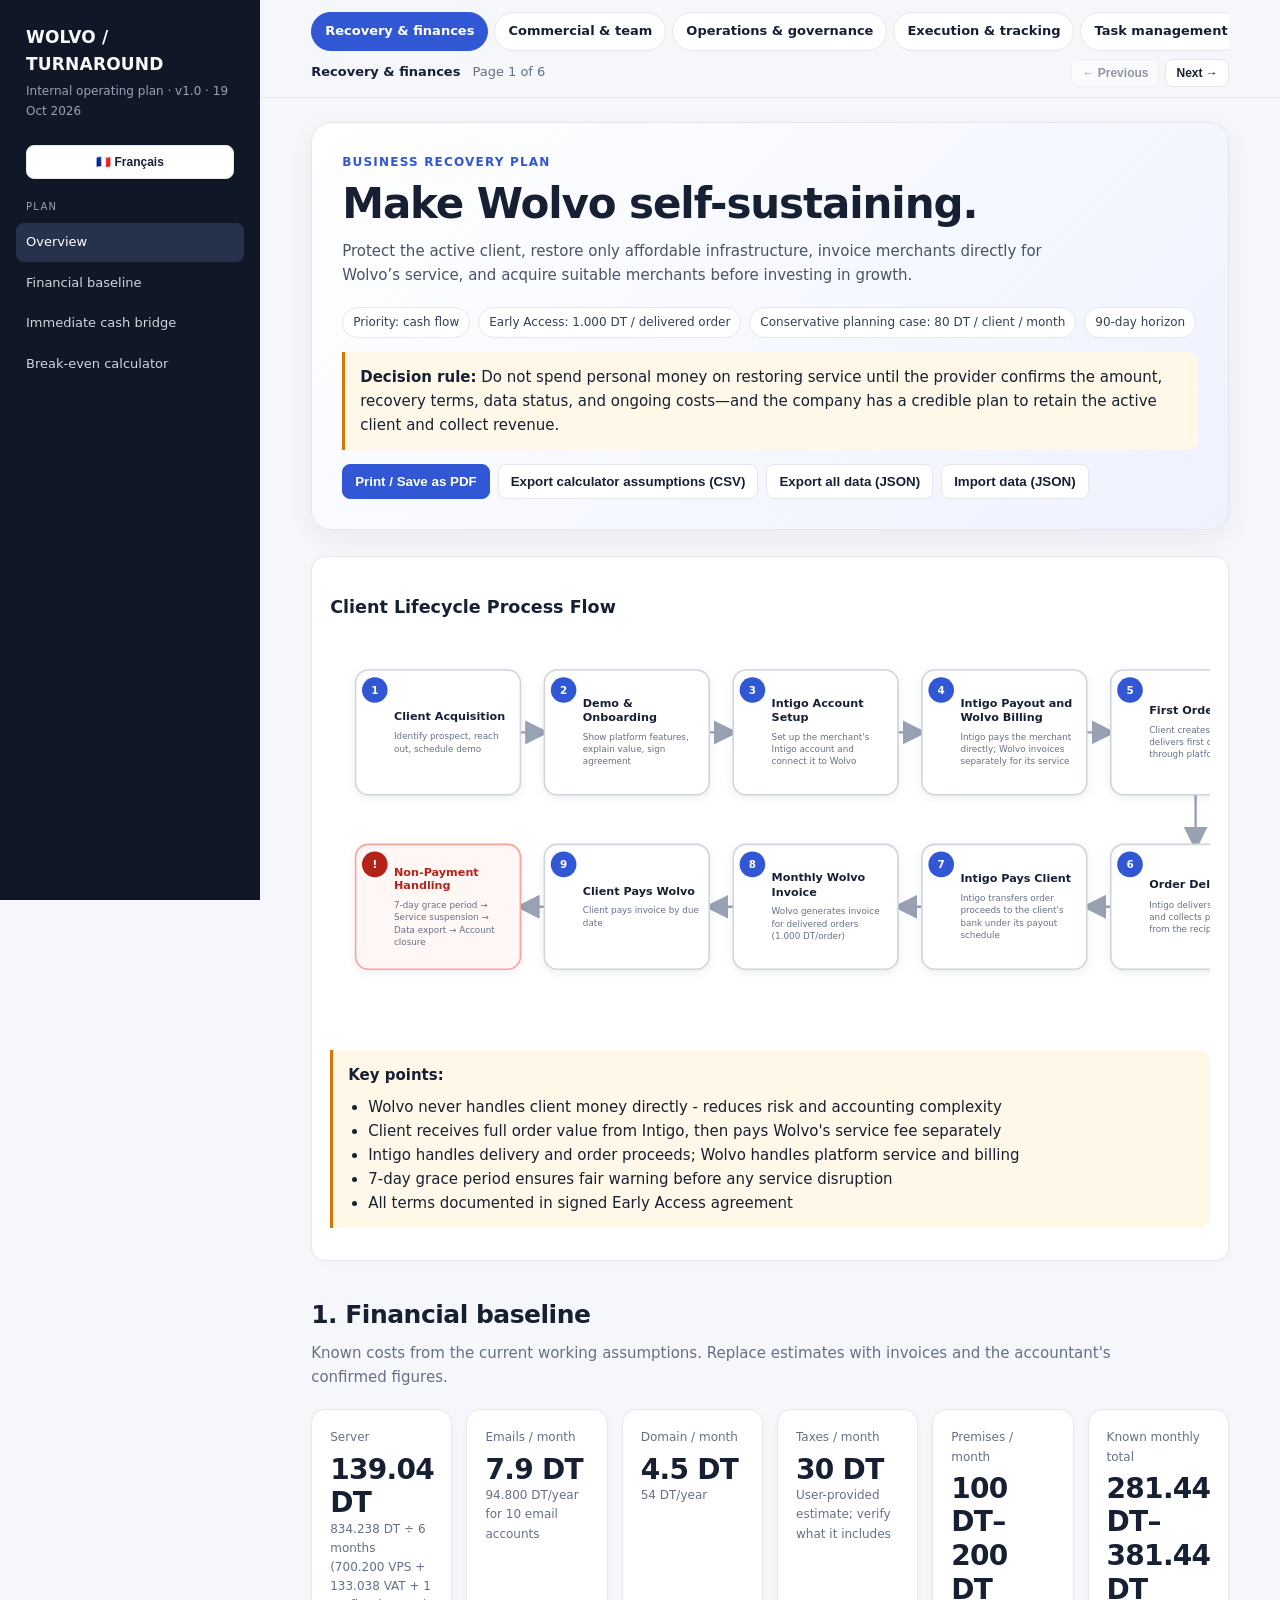
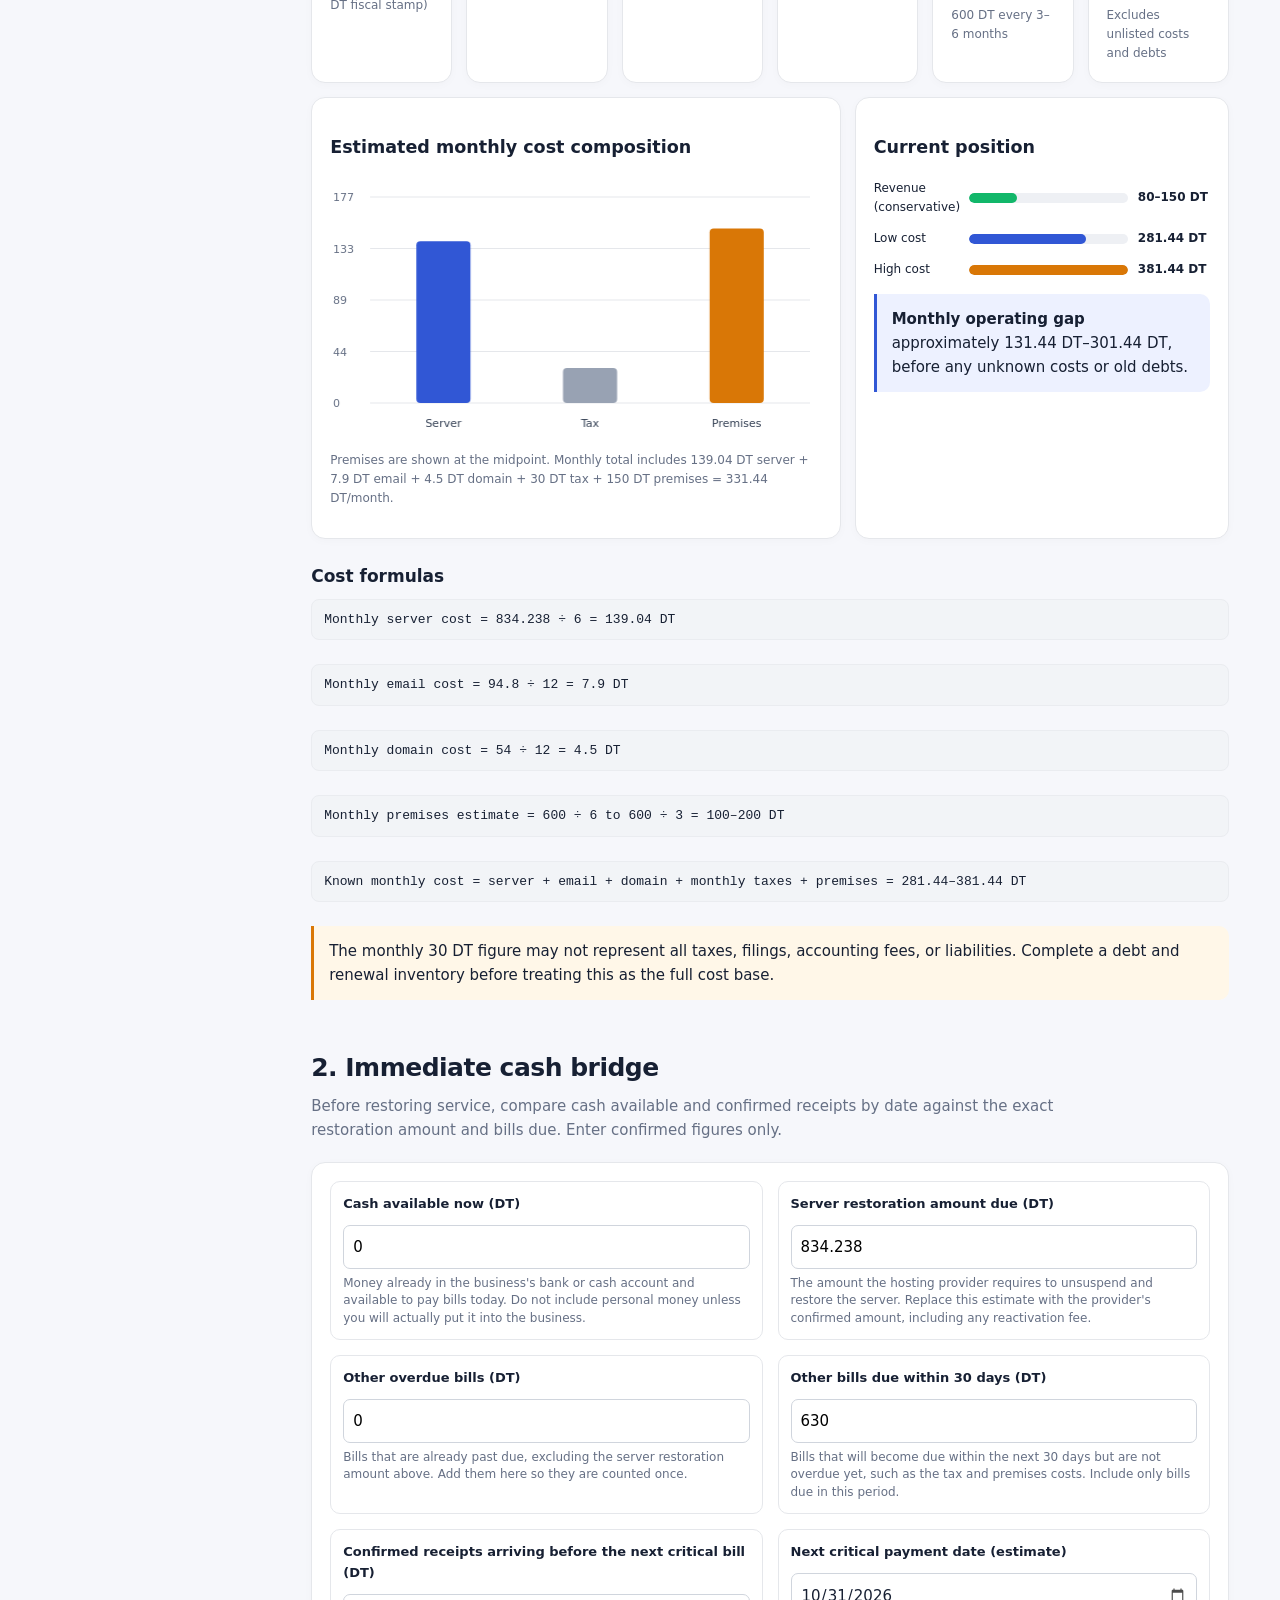
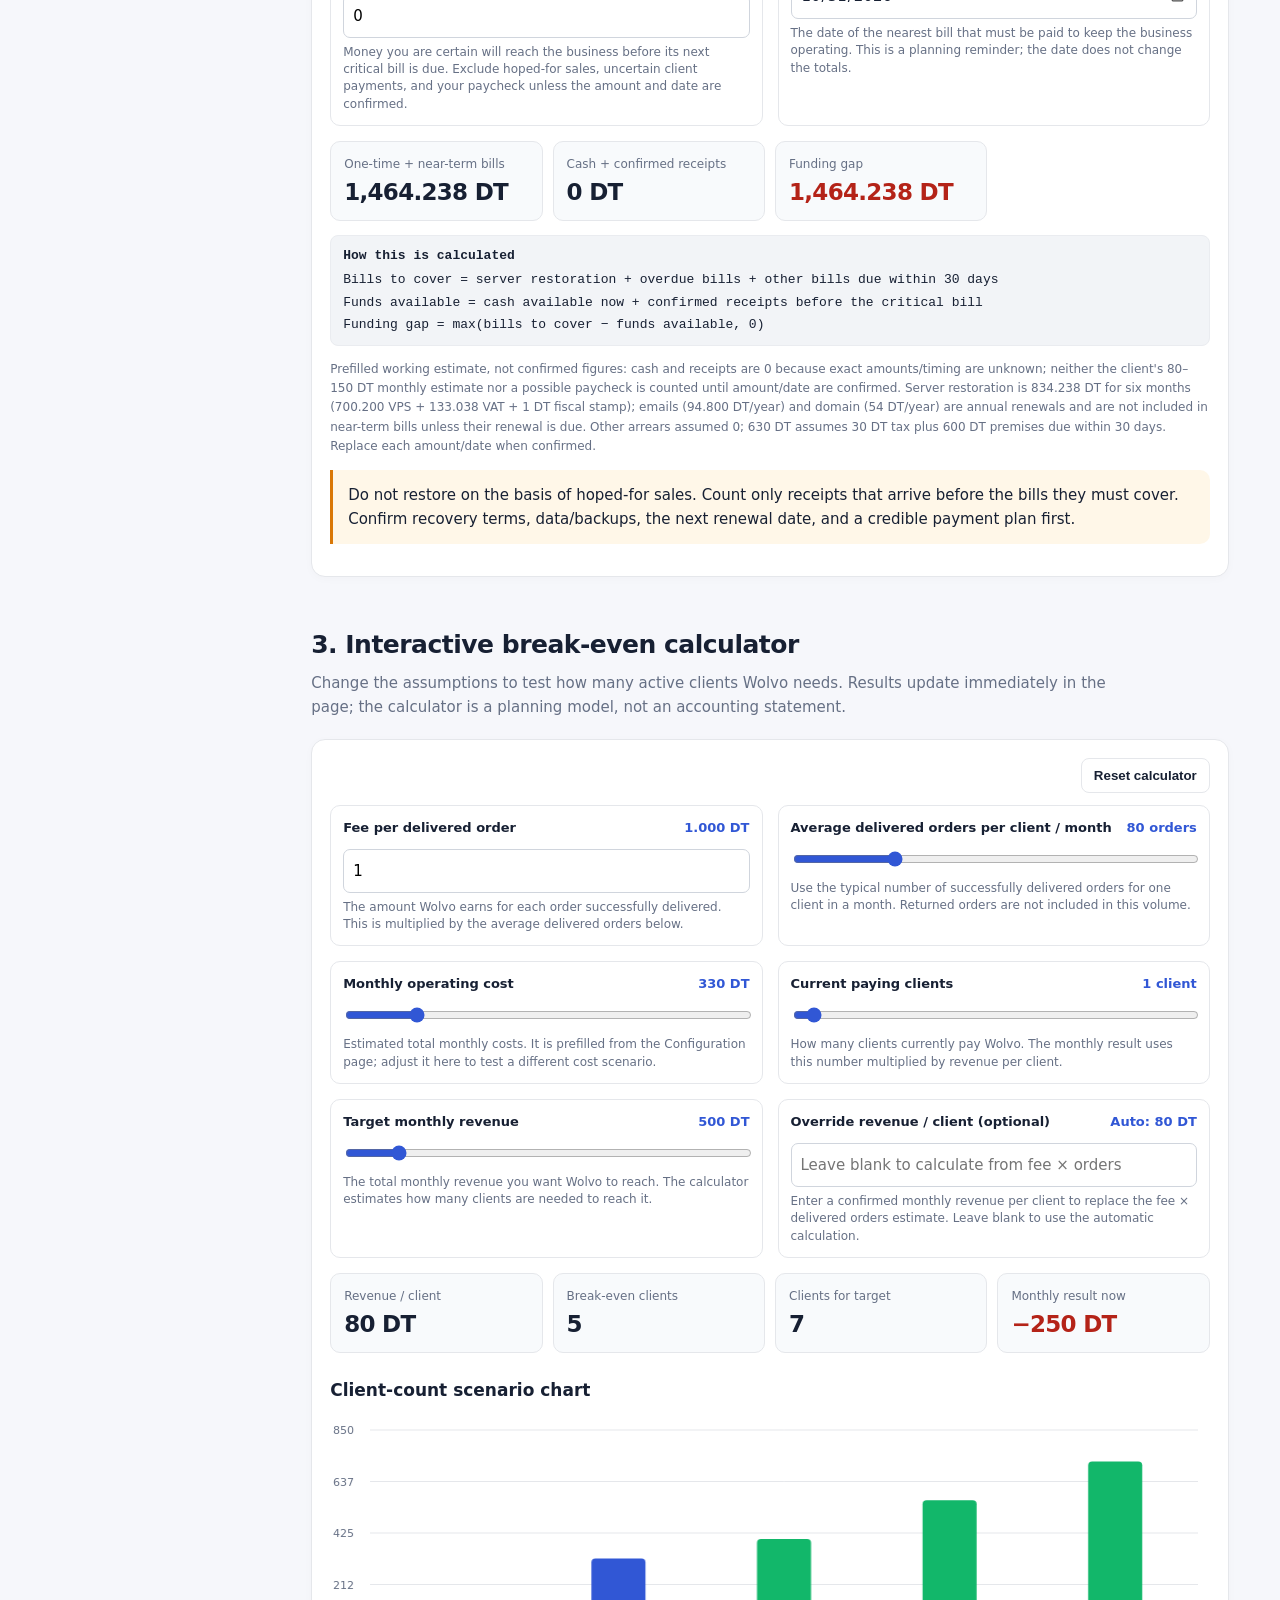
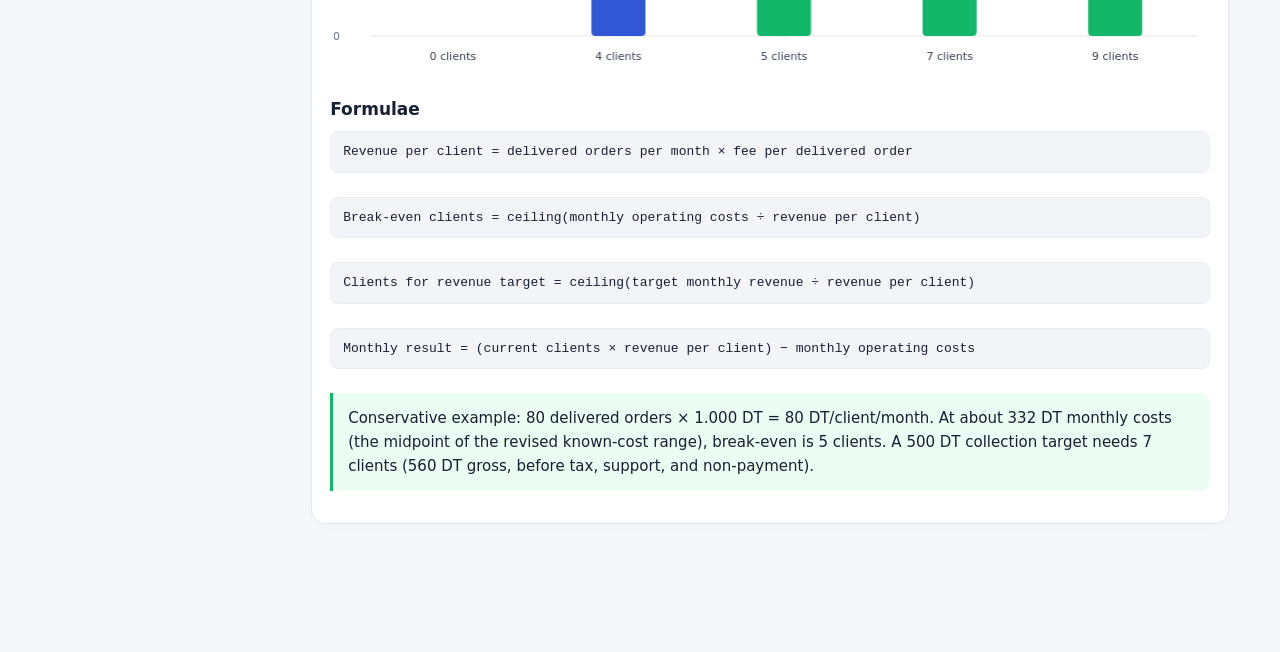
==== commit 99837212: "chore: improvements & updates" ====
--- a/index.html
+++ b/index.html
@@ -3,6 +3,23 @@
   <head>
     <meta charset="utf-8" />
     <meta name="viewport" content="width=device-width, initial-scale=1" />
+    <script>
+      try {
+        const page = localStorage.getItem("wolvo_plan_active_page");
+        document.documentElement.dataset.initialPage = [
+          "recovery",
+          "commercial",
+          "operations",
+          "execution",
+          "tasks",
+          "config",
+        ].includes(page)
+          ? page
+          : "recovery";
+      } catch (_) {
+        document.documentElement.dataset.initialPage = "recovery";
+      }
+    </script>
     <title>Wolvo Logistics — Turnaround Plan</title>
     <link rel="stylesheet" href="styles.css" />
   </head>
@@ -13,1071 +30,1902 @@
         <div class="brand-sub">
           Internal operating plan · v1.0 · 19 Oct 2026
         </div>
-        <div style="margin: 16px 10px;">
-          <button class="btn" id="langToggle" style="width: 100%; font-size: 12px;">🇫🇷 Français</button>
+        <div style="margin: 16px 10px">
+          <button
+            class="btn"
+            id="langToggle"
+            style="width: 100%; font-size: 12px"
+          >
+            🇫🇷 Français
+          </button>
         </div>
         <div class="nav-label">Plan</div>
         <nav class="nav" id="sideNav">
-          <a href="#overview" class="active">Overview</a>
-          <a href="#financials">Financial baseline</a>
-          <a href="#calculator">Break-even calculator</a>
-          <a href="#config">Configuration</a>
-          <a href="#pricing">Early Access pricing</a>
-          <a href="#execution">Team structure</a>
-          <a href="#execution-plan">90-day execution</a>
-          <a href="#sales">Client acquisition</a>
-          <a href="#operations">Payment & operations</a>
-          <a href="#legal">Tunisia: verification</a>
-          <a href="#governance">Shareholder issue</a>
-          <a href="#scorecard">Weekly scorecard</a>
-          <a href="#tasks">Task management</a>
-          <a href="#sources">Sources & assumptions</a>
+          <a href="#overview" class="active" data-section-page="recovery"
+            >Overview</a
+          >
+          <a href="#financials" data-section-page="recovery"
+            >Financial baseline</a
+          >
+          <a href="#cash-bridge" data-section-page="recovery"
+            >Immediate cash bridge</a
+          >
+          <a href="#calculator" data-section-page="recovery"
+            >Break-even calculator</a
+          >
+          <a href="#pricing" data-section-page="commercial"
+            >Early Access pricing</a
+          >
+          <a href="#execution" data-section-page="commercial">Team structure</a>
+          <a href="#sales" data-section-page="commercial">Client acquisition</a>
+          <a href="#operations" data-section-page="operations"
+            >Payment & operations</a
+          >
+          <a href="#legal" data-section-page="operations"
+            >Tunisia: verification</a
+          >
+          <a href="#governance" data-section-page="operations"
+            >Shareholder issue</a
+          >
+          <a href="#execution-plan" data-section-page="execution"
+            >90-day execution</a
+          >
+          <a href="#scorecard" data-section-page="execution"
+            >Weekly scorecard</a
+          >
+          <a href="#sources" data-section-page="execution"
+            >Sources & assumptions</a
+          >
+          <a href="#tasks" data-section-page="tasks">Task management</a>
+          <a href="#config" data-section-page="config">Configuration</a>
         </nav>
       </aside>
       <main class="main">
-        <header class="hero" id="overview">
-          <div class="eyebrow">Business recovery plan</div>
-          <h1>Make Wolvo self-sustaining.</h1>
-          <p>
-            Protect the active client, restore only the infrastructure the
-            business can afford, invoice merchants directly for Wolvo's service,
-            and acquire a small number of suitable merchants before investing in
-            growth.
-          </p>
-          <div class="pills">
-            <span class="pill">Priority: cash flow</span
-            ><span class="pill">Early Access: 1.000 DT / delivered order</span
-            ><span class="pill">Planning estimate: 80 DT / client / month</span
-            ><span class="pill">90-day horizon</span>
+        <div class="page-toolbar">
+          <div
+            class="page-tabs"
+            role="tablist"
+            aria-label="Plan pages"
+            id="pageTabs"
+          >
+            <button
+              class="page-tab active"
+              type="button"
+              role="tab"
+              aria-selected="true"
+              id="tab-recovery"
+              data-page-target="recovery"
+            >
+              Recovery &amp; finances
+            </button>
+            <button
+              class="page-tab"
+              type="button"
+              role="tab"
+              aria-selected="false"
+              id="tab-commercial"
+              data-page-target="commercial"
+            >
+              Commercial &amp; team
+            </button>
+            <button
+              class="page-tab"
+              type="button"
+              role="tab"
+              aria-selected="false"
+              id="tab-operations"
+              data-page-target="operations"
+            >
+              Operations &amp; governance
+            </button>
+            <button
+              class="page-tab"
+              type="button"
+              role="tab"
+              aria-selected="false"
+              id="tab-execution"
+              data-page-target="execution"
+            >
+              Execution &amp; tracking
+            </button>
+            <button
+              class="page-tab"
+              type="button"
+              role="tab"
+              aria-selected="false"
+              id="tab-tasks"
+              data-page-target="tasks"
+            >
+              Task management
+            </button>
+            <button
+              style="margin-left: auto"
+              class="page-tab"
+              type="button"
+              role="tab"
+              aria-selected="false"
+              id="tab-config"
+              data-page-target="config"
+            >
+              Configuration
+            </button>
           </div>
-          <div class="callout warning">
-            <strong>Decision rule:</strong> Do not spend personal money on
-            restoring service until the provider confirms the amount, recovery
-            terms, data status, and ongoing costs—and the company has a credible
-            plan to retain the active client and collect revenue.
+          <div class="page-toolbar-footer">
+            <strong id="currentPageTitle">Recovery &amp; finances</strong>
+            <span id="pageProgress" aria-live="polite">Page 1 of 4</span>
+            <div class="page-step-controls">
+              <button class="btn" type="button" id="previousPage">
+                ← Previous
+              </button>
+              <button class="btn" type="button" id="nextPage">Next →</button>
+            </div>
           </div>
-          <div class="action-row">
-            <button class="btn primary" onclick="window.print()">
-              Print / Save as PDF</button
-            ><button class="btn" id="exportCsv">
-              Export calculator assumptions (CSV)</button
-            ><button class="btn" id="exportJson">
-              Export all data (JSON)</button
-            ><button class="btn" id="importJson">
-              Import data (JSON)</button
-            ><button class="btn" id="resetCalc">Reset calculator</button>
+        </div>
+        <div
+          class="plan-page"
+          id="page-recovery"
+          data-page="recovery"
+          role="tabpanel"
+          tabindex="0"
+          aria-labelledby="tab-recovery"
+        >
+          <header class="hero" id="overview">
+            <div class="eyebrow" id="heroEyebrow">Business recovery plan</div>
+            <h1 id="heroTitle">Make Wolvo self-sustaining.</h1>
+            <p id="heroDesc">
+              Protect the active client, restore only the infrastructure the
+              business can afford, invoice merchants directly for Wolvo's
+              service, and acquire a small number of suitable merchants before
+              investing in growth.
+            </p>
+            <div class="pills">
+              <span class="pill" id="pill1">Priority: cash flow</span
+              ><span class="pill" id="pill2"
+                >Early Access: 1.000 DT / delivered order</span
+              ><span class="pill" id="pill3"
+                >Conservative planning case: 80 DT / client / month</span
+              ><span class="pill" id="pill4">90-day horizon</span>
+            </div>
+            <div class="callout warning" id="heroCallout">
+              <strong id="decisionRule">Decision rule:</strong>
+              <span id="decisionDesc"
+                >Do not spend personal money on restoring service until the
+                provider confirms the amount, recovery terms, data status, and
+                ongoing costs—and the company has a credible plan to retain the
+                active client and collect revenue.</span
+              >
+            </div>
+            <div class="action-row">
+              <button class="btn primary" onclick="window.print()">
+                Print / Save as PDF</button
+              ><button class="btn" id="exportCsv">
+                Export calculator assumptions (CSV)</button
+              ><button class="btn" id="exportJson">
+                Export all data (JSON)</button
+              ><button class="btn" id="importJson">Import data (JSON)</button>
+            </div>
+            <input
+              type="file"
+              id="jsonFileInput"
+              accept=".json"
+              style="display: none"
+            />
+          </header>
+
+          <div class="card span-12" style="margin-bottom: 26px">
+            <h3 id="processFlowTitle">Client Lifecycle Process Flow</h3>
+            <div class="process-flow-scroll">
+              <svg
+                class="process-flow-svg"
+                id="processFlowSvg"
+                viewBox="0 0 1200 470"
+                role="img"
+                aria-labelledby="processFlowTitle processFlowDescription"
+              >
+                <desc id="processFlowDescription">
+                  A ten-step client lifecycle from acquisition and onboarding
+                  through order delivery, billing, and non-payment handling.
+                </desc>
+                <defs>
+                  <marker
+                    id="flowArrowhead"
+                    markerWidth="10"
+                    markerHeight="10"
+                    refX="8"
+                    refY="5"
+                    orient="auto"
+                    markerUnits="strokeWidth"
+                  >
+                    <path d="M 0 0 L 10 5 L 0 10 z" fill="#98a2b3" />
+                  </marker>
+                </defs>
+                <g
+                  class="flow-connectors"
+                  fill="none"
+                  stroke="#98a2b3"
+                  stroke-width="3"
+                  stroke-linecap="round"
+                  stroke-linejoin="round"
+                  marker-end="url(#flowArrowhead)"
+                >
+                  <path d="M238 108 H268" />
+                  <path d="M474 108 H504" />
+                  <path d="M710 108 H740" />
+                  <path d="M946 108 H976" />
+                  <path d="M1082 187 V250" />
+                  <path d="M976 326 H946" />
+                  <path d="M740 326 H710" />
+                  <path d="M504 326 H474" />
+                  <path d="M268 326 H238" />
+                </g>
+                <g class="lifecycle-node" transform="translate(32 30)">
+                  <rect width="206" height="156" rx="16" />
+                  <circle cx="24" cy="25" r="16" />
+                  <text class="node-number" x="24" y="30">1</text>
+                  <foreignObject x="48" y="12" width="146" height="132"
+                    ><div
+                      xmlns="http://www.w3.org/1999/xhtml"
+                      class="flow-node-copy"
+                    >
+                      <strong id="flowStep1Title">Client Acquisition</strong>
+                      <p id="flowStep1Desc">
+                        Identify prospect, reach out, schedule demo
+                      </p>
+                    </div></foreignObject
+                  >
+                </g>
+                <g class="lifecycle-node" transform="translate(268 30)">
+                  <rect width="206" height="156" rx="16" />
+                  <circle cx="24" cy="25" r="16" />
+                  <text class="node-number" x="24" y="30">2</text>
+                  <foreignObject x="48" y="12" width="146" height="132"
+                    ><div
+                      xmlns="http://www.w3.org/1999/xhtml"
+                      class="flow-node-copy"
+                    >
+                      <strong id="flowStep2Title">Demo &amp; Onboarding</strong>
+                      <p id="flowStep2Desc">
+                        Show platform features, explain value, sign agreement
+                      </p>
+                    </div></foreignObject
+                  >
+                </g>
+                <g class="lifecycle-node" transform="translate(504 30)">
+                  <rect width="206" height="156" rx="16" />
+                  <circle cx="24" cy="25" r="16" />
+                  <text class="node-number" x="24" y="30">3</text>
+                  <foreignObject x="48" y="12" width="146" height="132"
+                    ><div
+                      xmlns="http://www.w3.org/1999/xhtml"
+                      class="flow-node-copy"
+                    >
+                      <strong id="flowStep3Title">Intigo Account Setup</strong>
+                      <p id="flowStep3Desc">
+                        Set up the merchant's Intigo account and connect it to Wolvo
+                      </p>
+                    </div></foreignObject
+                  >
+                </g>
+                <g class="lifecycle-node" transform="translate(740 30)">
+                  <rect width="206" height="156" rx="16" />
+                  <circle cx="24" cy="25" r="16" />
+                  <text class="node-number" x="24" y="30">4</text>
+                  <foreignObject x="48" y="12" width="146" height="132"
+                    ><div
+                      xmlns="http://www.w3.org/1999/xhtml"
+                      class="flow-node-copy"
+                    >
+                      <strong id="flowStep4Title"
+                        >Intigo Payout and Wolvo Billing</strong
+                      >
+                      <p id="flowStep4Desc">
+                        Intigo pays the merchant directly; Wolvo invoices separately for its service
+                      </p>
+                    </div></foreignObject
+                  >
+                </g>
+                <g class="lifecycle-node" transform="translate(976 30)">
+                  <rect width="206" height="156" rx="16" />
+                  <circle cx="24" cy="25" r="16" />
+                  <text class="node-number" x="24" y="30">5</text>
+                  <foreignObject x="48" y="12" width="146" height="132"
+                    ><div
+                      xmlns="http://www.w3.org/1999/xhtml"
+                      class="flow-node-copy"
+                    >
+                      <strong id="flowStep5Title">First Order</strong>
+                      <p id="flowStep5Desc">
+                        Client creates and delivers first order through platform
+                      </p>
+                    </div></foreignObject
+                  >
+                </g>
+                <g class="lifecycle-node" transform="translate(976 248)">
+                  <rect width="206" height="156" rx="16" />
+                  <circle cx="24" cy="25" r="16" />
+                  <text class="node-number" x="24" y="30">6</text>
+                  <foreignObject x="48" y="12" width="146" height="132"
+                    ><div
+                      xmlns="http://www.w3.org/1999/xhtml"
+                      class="flow-node-copy"
+                    >
+                      <strong id="flowStep6Title">Order Delivered</strong>
+                      <p id="flowStep6Desc">
+                        Intigo delivers the order and collects payment from the recipient
+                      </p>
+                    </div></foreignObject
+                  >
+                </g>
+                <g class="lifecycle-node" transform="translate(740 248)">
+                  <rect width="206" height="156" rx="16" />
+                  <circle cx="24" cy="25" r="16" />
+                  <text class="node-number" x="24" y="30">7</text>
+                  <foreignObject x="48" y="12" width="146" height="132"
+                    ><div
+                      xmlns="http://www.w3.org/1999/xhtml"
+                      class="flow-node-copy"
+                    >
+                      <strong id="flowStep7Title">Intigo Pays Client</strong>
+                      <p id="flowStep7Desc">
+                        Intigo transfers order proceeds to the client's bank under its payout schedule
+                      </p>
+                    </div></foreignObject
+                  >
+                </g>
+                <g class="lifecycle-node" transform="translate(504 248)">
+                  <rect width="206" height="156" rx="16" />
+                  <circle cx="24" cy="25" r="16" />
+                  <text class="node-number" x="24" y="30">8</text>
+                  <foreignObject x="48" y="12" width="146" height="132"
+                    ><div
+                      xmlns="http://www.w3.org/1999/xhtml"
+                      class="flow-node-copy"
+                    >
+                      <strong id="flowStep8Title">Monthly Wolvo Invoice</strong>
+                      <p id="flowStep8Desc">
+                        Wolvo generates invoice for delivered orders (1.000
+                        DT/order)
+                      </p>
+                    </div></foreignObject
+                  >
+                </g>
+                <g class="lifecycle-node" transform="translate(268 248)">
+                  <rect width="206" height="156" rx="16" />
+                  <circle cx="24" cy="25" r="16" />
+                  <text class="node-number" x="24" y="30">9</text>
+                  <foreignObject x="48" y="12" width="146" height="132"
+                    ><div
+                      xmlns="http://www.w3.org/1999/xhtml"
+                      class="flow-node-copy"
+                    >
+                      <strong id="flowStep9Title">Client Pays Wolvo</strong>
+                      <p id="flowStep9Desc">Client pays invoice by due date</p>
+                    </div></foreignObject
+                  >
+                </g>
+                <g
+                  class="lifecycle-node critical"
+                  transform="translate(32 248)"
+                >
+                  <rect width="206" height="156" rx="16" />
+                  <circle cx="24" cy="25" r="16" />
+                  <text class="node-number" x="24" y="30">!</text>
+                  <foreignObject x="48" y="12" width="146" height="132"
+                    ><div
+                      xmlns="http://www.w3.org/1999/xhtml"
+                      class="flow-node-copy"
+                    >
+                      <strong id="flowStep10Title">Non-Payment Handling</strong>
+                      <p id="flowStep10Desc">
+                        7-day grace period → Service suspension → Data export →
+                        Account closure
+                      </p>
+                    </div></foreignObject
+                  >
+                </g>
+              </svg>
+            </div>
+            <div class="callout warning" style="margin-top: 16px">
+              <strong>Key points:</strong>
+              <ul style="margin: 8px 0 0 20px; padding: 0">
+                <li>
+                  Wolvo never handles client money directly - reduces risk and
+                  accounting complexity
+                </li>
+                <li>
+                  Client receives full order value from Intigo, then pays
+                  Wolvo's service fee separately
+                </li>
+                <li>
+                  Clear separation of concerns: Intigo handles delivery
+                  payment, Wolvo handles platform service
+                </li>
+                <li>
+                  7-day grace period ensures fair warning before any service
+                  disruption
+                </li>
+                <li>All terms documented in signed Early Access agreement</li>
+              </ul>
+            </div>
           </div>
-          <input type="file" id="jsonFileInput" accept=".json" style="display: none;" />
-        </header>
 
-        <section class="section" id="financials">
-          <h2>1. Financial baseline</h2>
-          <p class="section-intro">
-            Known costs from the current working assumptions. Replace estimates
-            with invoices and the accountant's confirmed figures.
-          </p>
-          <div class="grid">
-            <div class="card span-3">
-              <div class="metric-label">Server</div>
-              <div class="metric">139.04 DT</div>
-              <div class="tiny">834.238 DT ÷ 6 months</div>
-            </div>
-            <div class="card span-3">
-              <div class="metric-label">Taxes / month</div>
-              <div class="metric">30 DT</div>
-              <div class="tiny">
-                User-provided estimate; verify what it includes
-              </div>
-            </div>
-            <div class="card span-3">
-              <div class="metric-label">Premises / month</div>
-              <div class="metric">100–200 DT</div>
-              <div class="tiny">600 DT every 3–6 months</div>
-            </div>
-            <div class="card span-3">
-              <div class="metric-label">Known monthly total</div>
-              <div class="metric">269–369 DT</div>
-              <div class="tiny">Excludes unlisted costs and debts</div>
-            </div>
-            <div class="card span-7">
-              <h3>Estimated monthly cost composition</h3>
-              <div class="chart-wrap">
-                <canvas
-                  id="costChart"
-                  role="img"
-                  aria-label="Bar chart showing monthly cost estimates"
-                ></canvas>
-              </div>
+          <section class="section" id="financials">
+            <h2>1. Financial baseline</h2>
+            <p class="section-intro">
+              Known costs from the current working assumptions. Replace
+              estimates with invoices and the accountant's confirmed figures.
+            </p>
+            <div class="grid">
+              <div class="card span-2">
+                <div class="metric-label">Server</div>
+                <div class="metric" id="financialServerValue">139.04 DT</div>
+                <div class="tiny">834.238 DT ÷ 6 months (includes 700.200 VPS + 133.038 VAT + 1 DT stamp)</div>
+              </div>
+              <div class="card span-2">
+                <div class="metric-label">Emails</div>
+                <div class="metric" id="financialEmailValue">7.9 DT</div>
+                <div class="tiny">94.800 DT ÷ 12 months (10 email accounts)</div>
+              </div>
+              <div class="card span-2">
+                <div class="metric-label">Domain</div>
+                <div class="metric" id="financialDomainValue">4.5 DT</div>
+                <div class="tiny">54 DT ÷ 12 months</div>
+              </div>
+              <div class="card span-2">
+                <div class="metric-label">Taxes / month</div>
+                <div class="metric" id="financialTaxValue">30 DT</div>
+                <div class="tiny">
+                  User-provided estimate; verify what it includes
+                </div>
+              </div>
+              <div class="card span-2">
+                <div class="metric-label">Premises / month</div>
+                <div class="metric" id="financialPremisesValue">100–200 DT</div>
+                <div class="tiny">600 DT every 3–6 months</div>
+              </div>
+              <div class="card span-2">
+                <div class="metric-label">Known monthly total</div>
+                <div class="metric" id="financialTotalValue">281.44–381.44 DT</div>
+                <div class="tiny">Excludes unlisted costs and debts</div>
+              </div>
+              <div class="card span-7">
+                <h3 id="costCompositionTitle">
+                  Estimated monthly cost composition
+                </h3>
+                <div class="chart-wrap">
+                  <canvas
+                    id="costChart"
+                    role="img"
+                    aria-label="Bar chart showing monthly cost estimates"
+                  ></canvas>
+                </div>
+                <p class="tiny" id="costChartCaption">
+                  Premises are shown at the 150 DT midpoint. The monthly total includes server, emails, domain, tax, and premises.
+                </p>
+              </div>
+              <div class="card span-5">
+                <h3>Current position</h3>
+                <div class="barlist">
+                  <div>
+                    <div class="barrow">
+                      <span>Revenue (conservative)</span>
+                      <div class="bartrack">
+                        <div
+                          class="barfill"
+                          style="width: 36%; background: #12b76a"
+                        ></div>
+                      </div>
+                      <strong id="revenueValue">80–150 DT</strong>
+                    </div>
+                  </div>
+                  <div>
+                    <div class="barrow">
+                      <span>Low cost</span>
+                      <div class="bartrack">
+                        <div
+                          class="barfill"
+                          id="lowCostBar"
+                          style="width: 84%"
+                        ></div>
+                      </div>
+                      <strong id="lowCostValue">281.44 DT</strong>
+                    </div>
+                  </div>
+                  <div>
+                    <div class="barrow">
+                      <span>High cost</span>
+                      <div class="bartrack">
+                        <div
+                          class="barfill"
+                          style="width: 100%; background: #d97706"
+                        ></div>
+                      </div>
+                      <strong id="highCostValue">381.44 DT</strong>
+                    </div>
+                  </div>
+                </div>
+                <div class="callout">
+                  <strong id="monthlyGapLabel">Current monthly gap:</strong>
+                  <span id="monthlyGapValue"
+                    >approximately 119–289 DT, before any unknown costs or old
+                    debts.</span
+                  >
+                </div>
+              </div>
+            </div>
+            <div class="subsection">
+              <h3>Cost formulas</h3>
+              <span class="formula">Monthly server cost = 834.238 ÷ 6 = 139.0397 DT</span><br />
+              <span class="formula">Monthly email cost = 94.800 ÷ 12 = 7.900 DT</span><br />
+              <span class="formula">Monthly domain cost = 54 ÷ 12 = 4.500 DT</span><br />
+              <span class="formula">Monthly premises estimate = 600 ÷ 6 to 600 ÷ 3 = 100–200 DT</span><br />
+              <span class="formula">Known monthly cost = server + email + domain + taxes + premises = 281.440–381.440 DT</span>
+            </div>
+            <div class="callout warning">
+              The monthly 30 DT figure may not represent all taxes, filings,
+              accounting fees, or liabilities. Complete a debt and renewal
+              inventory before treating this as the full cost base.
+            </div>
+          </section>
+
+          <section class="section" id="cash-bridge">
+            <h2 id="cashBridgeTitle">Immediate cash bridge</h2>
+            <p class="section-intro" id="cashBridgeDesc">
+              Before restoring service, compare cash available and confirmed
+              receipts by date against the exact restoration amount and bills
+              due. Enter confirmed figures only.
+            </p>
+            <div class="card">
+              <div class="controls">
+                <div class="control">
+                  <label for="bridgeCash" id="bridgeCashLabel"
+                    >Cash available now (DT)</label
+                  ><input
+                    id="bridgeCash"
+                    type="number"
+                    min="0"
+                    step="0.001"
+                    value="0"
+                    placeholder="Enter confirmed amount"
+                  /><small class="field-help" id="bridgeCashHelp"></small>
+                </div>
+                <div class="control">
+                  <label for="bridgeRestore" id="bridgeRestoreLabel"
+                    >Server restoration amount due (DT)</label
+                  ><input
+                    id="bridgeRestore"
+                    type="number"
+                    min="0"
+                    step="0.001"
+                    value="834.238"
+                    placeholder="Get exact amount from provider"
+                  /><small class="field-help" id="bridgeRestoreHelp"></small>
+                </div>
+                <div class="control">
+                  <label for="bridgeArrears" id="bridgeArrearsLabel"
+                    >Other overdue bills (DT)</label
+                  ><input
+                    id="bridgeArrears"
+                    type="number"
+                    min="0"
+                    step="0.001"
+                    value="0"
+                    placeholder="Enter 0 if confirmed none"
+                  /><small class="field-help" id="bridgeArrearsHelp"></small>
+                </div>
+                <div class="control">
+                  <label for="bridgeBills" id="bridgeBillsLabel"
+                    >Other bills due within 30 days (DT)</label
+                  ><input
+                    id="bridgeBills"
+                    type="number"
+                    min="0"
+                    step="0.001"
+                    value="630"
+                    placeholder="Enter confirmed amount"
+                  /><small class="field-help" id="bridgeBillsHelp"></small>
+                </div>
+                <div class="control">
+                  <label for="bridgeReceipts" id="bridgeReceiptsLabel"
+                    >Confirmed receipts arriving before the next critical bill
+                    (DT)</label
+                  ><input
+                    id="bridgeReceipts"
+                    type="number"
+                    min="0"
+                    step="0.001"
+                    value="0"
+                    placeholder="Enter 0 if none confirmed"
+                  /><small class="field-help" id="bridgeReceiptsHelp"></small>
+                </div>
+                <div class="control">
+                  <label for="bridgeDate" id="bridgeDateLabel"
+                    >Next critical payment date (estimate)</label
+                  ><input
+                    id="bridgeDate"
+                    type="date"
+                    value="2026-10-31"
+                  /><small class="field-help" id="bridgeDateHelp"></small>
+                </div>
+              </div>
+              <div class="results">
+                <div class="result">
+                  <div class="metric-label" id="bridgeRequiredLabel">
+                    One-time + near-term bills
+                  </div>
+                  <div class="metric" id="bridgeRequired">—</div>
+                </div>
+                <div class="result">
+                  <div class="metric-label" id="bridgeAvailableLabel">
+                    Cash + confirmed receipts
+                  </div>
+                  <div class="metric" id="bridgeAvailable">—</div>
+                </div>
+                <div class="result">
+                  <div class="metric-label" id="bridgeGapLabel">
+                    Funding gap
+                  </div>
+                  <div class="metric" id="bridgeGap">—</div>
+                </div>
+              </div>
+              <div class="formula bridge-formula">
+                <strong id="bridgeFormulaTitle">How this is calculated</strong>
+                <span id="bridgeFormulaRequired"></span>
+                <span id="bridgeFormulaAvailable"></span>
+                <span id="bridgeFormulaGap"></span>
+              </div>
+              <p class="tiny" id="bridgeAssumptionNote">
+                Prefilled working estimate, not confirmed figures: cash and
+                confirmed receipts 0 because exact amounts/timing are unknown;
+                server 834.238 DT from the stated six-month invoice; annual email
+                and domain renewals are not included unless due; other
+                arrears assumed 0 because none were specified; 630 DT assumes 30
+                DT tax plus 600 DT premises due within 30 days; 31 October
+                estimated from the stated month-end plan. Replace each
+                amount/date when confirmed.
+              </p>
+              <div class="callout warning" id="bridgeDecision">
+                Do not restore on the basis of hoped-for sales. Count receipts
+                only if they arrive before the bills they must cover. Confirm
+                server recovery terms, data/backups, the next renewal, and a
+                credible payment plan first.
+              </div>
+            </div>
+          </section>
+
+          <section class="section" id="calculator">
+            <h2>3. Interactive break-even calculator</h2>
+            <p class="section-intro">
+              Change the assumptions to test how many active clients Wolvo
+              needs. Results update immediately in the page; the calculator is a
+              planning model, not an accounting statement.
+            </p>
+            <div class="card">
+              <div class="action-row calculator-actions">
+                <button class="btn" id="resetCalc" type="button">
+                  Reset calculator
+                </button>
+              </div>
+              <div class="controls">
+                <div class="control">
+                  <label for="fee"
+                    >Fee per delivered order
+                    <output id="feeOut">1.000 DT</output></label
+                  ><input
+                    id="fee"
+                    type="number"
+                    min="0"
+                    step="0.001"
+                    value="1"
+                  /><small class="field-help" id="feeHelp"></small>
+                </div>
+                <div class="control">
+                  <label for="orders"
+                    >Average delivered orders per client / month
+                    <output id="ordersOut">80 orders</output></label
+                  ><input
+                    id="orders"
+                    type="range"
+                    min="10"
+                    max="300"
+                    step="5"
+                    value="80"
+                  /><small class="field-help" id="ordersHelp"></small>
+                </div>
+                <div class="control">
+                  <label for="cost"
+                    >Monthly operating cost
+                    <output id="costOut">332 DT</output></label
+                  ><input
+                    id="cost"
+                    type="range"
+                    min="200"
+                    max="1000"
+                    step="10"
+                    value="332"
+                  /><small class="field-help" id="costHelp"></small>
+                </div>
+                <div class="control">
+                  <label for="clients"
+                    >Current paying clients
+                    <output id="clientsOut">1 client</output></label
+                  ><input
+                    id="clients"
+                    type="range"
+                    min="0"
+                    max="30"
+                    step="1"
+                    value="1"
+                  /><small class="field-help" id="clientsHelp"></small>
+                </div>
+                <div class="control">
+                  <label for="target"
+                    >Target monthly revenue
+                    <output id="targetOut">500 DT</output></label
+                  ><input
+                    id="target"
+                    type="range"
+                    min="300"
+                    max="2000"
+                    step="25"
+                    value="500"
+                  /><small class="field-help" id="targetHelp"></small>
+                </div>
+                <div class="control">
+                  <label for="manualRevenue"
+                    >Override revenue / client (optional)
+                    <output id="manualOut">Auto: 80 DT</output></label
+                  ><input
+                    id="manualRevenue"
+                    type="number"
+                    min="0"
+                    step="5"
+                    placeholder="Leave blank to calculate from fee × orders"
+                  /><small class="field-help" id="manualRevenueHelp"></small>
+                </div>
+              </div>
+              <div class="results">
+                <div class="result">
+                  <div class="metric-label">Revenue / client</div>
+                  <div class="metric" id="revPerClient">80 DT</div>
+                </div>
+                <div class="result">
+                  <div class="metric-label">Break-even clients</div>
+                  <div class="metric" id="breakeven">4</div>
+                </div>
+                <div class="result">
+                  <div class="metric-label">Clients for target</div>
+                  <div class="metric" id="targetClients">7</div>
+                </div>
+                <div class="result">
+                  <div class="metric-label">Monthly result now</div>
+                  <div class="metric" id="monthlyResult">−240 DT</div>
+                </div>
+              </div>
+              <div class="subsection">
+                <h3>Client-count scenario chart</h3>
+                <div class="chart-wrap">
+                  <canvas
+                    id="scenarioChart"
+                    role="img"
+                    aria-label="Chart of monthly revenue and cost by client count"
+                  ></canvas>
+                </div>
+              </div>
+              <div class="subsection">
+                <h3>Formulae</h3>
+                <span class="formula"
+                  >Revenue per client = delivered orders per month × fee per
+                  delivered order</span
+                ><br />
+                <span class="formula"
+                  >Break-even clients = ceiling(monthly operating costs ÷
+                  revenue per client)</span
+                ><br />
+                <span class="formula"
+                  >Clients for revenue target = ceiling(target monthly revenue ÷
+                  revenue per client)</span
+                ><br />
+                <span class="formula"
+                  >Monthly result = (current clients × revenue per client) −
+                  monthly operating costs</span
+                >
+              </div>
+              <div class="callout good" id="defaultExample">
+                <strong>Default example:</strong> 80 delivered orders × 1.000 DT
+                = 80 DT/client/month. At 332 DT monthly costs, break-even is 5
+                clients. At a 500 DT revenue target, 7 clients are required (560
+                DT total).
+              </div>
+            </div>
+          </section>
+        </div>
+        <div
+          class="plan-page"
+          id="page-commercial"
+          data-page="commercial"
+          hidden
+          role="tabpanel"
+          tabindex="0"
+          aria-labelledby="tab-commercial"
+        >
+          <section class="section" id="pricing">
+            <h2>1. Early Access pricing</h2>
+            <p class="section-intro">
+              Proposed starting offer: 1.000 DT for each delivered order. Keep
+              the scope and billing rules clear, especially around returns,
+              exchanges, cancellations, and disputes.
+            </p>
+            <div class="grid">
+              <div class="card span-6">
+                <h3>Commercial rule to document</h3>
+                <ul>
+                  <li>
+                    Fee applies to each order meeting the agreed definition of
+                    “delivered”.
+                  </li>
+                  <li>
+                    Define treatment of exchanges, duplicate orders, cancelled
+                    orders, and delivery reversals.
+                  </li>
+                  <li>
+                    Specify monthly cut-off date, invoice date, payment due
+                    date, and dispute window.
+                  </li>
+                  <li>
+                    Keep a line-level report so each invoice can be reconciled
+                    to order IDs and statuses.
+                  </li>
+                </ul>
+              </div>
+              <div class="card span-6">
+                <h3>Validate before launch</h3>
+                <ul>
+                  <li>
+                    Confirm whether 1.000 DT is the final fee and how VAT, if
+                    applicable, is displayed.
+                  </li>
+                  <li>
+                    Test the fee against typical merchant order volumes and
+                    competitors.
+                  </li>
+                  <li>
+                    Make sure the price covers support, hosting, payment
+                    collection, and tax obligations.
+                  </li>
+                  <li>
+                    Use a written Early Access agreement with a review date and
+                    clear termination terms.
+                  </li>
+                </ul>
+              </div>
+            </div>
+            <div class="callout warning">
+              At the current assumptions, 80 DT/client/month implies about 80
+              delivered orders per client each month. This is a hypothesis to
+              verify with real client order data.
+            </div>
+          </section>
+
+          <section class="section" id="execution">
+            <h2>2. Team structure</h2>
+            <p class="section-intro">
+              Current team roles and responsibilities for efficient task
+              delegation.
+            </p>
+            <div class="grid">
+              <div class="card span-4">
+                <div class="metric-label">CEO &amp; CTO</div>
+                <h3>Issam Abed</h3>
+                <p>
+                  Takes over as CEO while continuing to lead the technical
+                  direction as co-founder. Owns cash decisions, business
+                  priorities, the platform, and investor readiness.
+                </p>
+              </div>
+              <div class="card span-4">
+                <div class="metric-label">Commercial</div>
+                <h3>Mohamed Jawher Cherif</h3>
+                <p>
+                  Focuses on finding leads, acquiring clients, and managing
+                  the commercial relationship with Intigo and merchants.
+                </p>
+              </div>
+              <div class="card span-4">
+                <div class="metric-label">
+                  Reclamations, operations &amp; customer support
+                </div>
+                <h3>Nassim Ben Mohamed</h3>
+                <p>
+                  Handles delivery reclamations, day-to-day operations, and
+                  customer support.
+                </p>
+              </div>
+              <div class="card span-4">
+                <div class="metric-label">
+                  Joker · flexible support (role undecided)
+                </div>
+                <h3>Mohamed Ahmed</h3>
+                <p>
+                  His next area of ownership is undecided. Agree on a specific,
+                  useful responsibility before assigning ongoing work.
+                </p>
+              </div>
+            </div>
+            <div class="callout">
+              <strong>Immediate ownership:</strong> Issam leads the turnaround
+              and technical decisions; Jawher owns lead generation and client
+              acquisition; Nassim handles reclamations, operations, and customer
+              support; Mohamed Ahmed’s role remains to be defined.
+            </div>
+          </section>
+
+          <section class="section" id="sales">
+            <h2>3. Client acquisition with limited time</h2>
+            <p class="section-intro">
+              Do not build a sales operation that requires more time than you
+              have. Focus on the easiest-to-reach prospects and one repeatable
+              message.
+            </p>
+            <div class="grid">
+              <div class="card span-4">
+                <div class="metric-label">Priority 1</div>
+                <h3>Active client retention</h3>
+                <p>
+                  Focus on keeping the current client satisfied and understand
+                  their needs to increase order volume.
+                </p>
+              </div>
+              <div class="card span-4">
+                <div class="metric-label">Priority 2</div>
+                <h3>Intigo referrals</h3>
+                <p>
+                  Ask the commercial contact to introduce merchants with
+                  recurring order volume and delivery pain points.
+                </p>
+              </div>
+              <div class="card span-4">
+                <div class="metric-label">Priority 3</div>
+                <h3>Merchant referrals</h3>
+                <p>
+                  Ask active clients and business contacts for introductions.
+                  Avoid paid advertising until conversion is proven.
+                </p>
+              </div>
+              <div class="card span-12">
+                <h3>Three-hour weekly routine</h3>
+                <table>
+                  <thead>
+                    <tr>
+                      <th>Activity</th>
+                      <th>Time</th>
+                      <th>Output</th>
+                    </tr>
+                  </thead>
+                  <tbody>
+                    <tr>
+                      <td>Prospecting and follow-ups</td>
+                      <td>2 × 45 min</td>
+                      <td>
+                        10 targeted contacts + 3 qualified conversations/week
+                      </td>
+                    </tr>
+                    <tr>
+                      <td>Demo / onboarding</td>
+                      <td>60 min</td>
+                      <td>Aim for 1 demo/week</td>
+                    </tr>
+                    <tr>
+                      <td>Cash and pipeline review</td>
+                      <td>30 min</td>
+                      <td>Updated weekly scorecard</td>
+                    </tr>
+                  </tbody>
+                </table>
+              </div>
+            </div>
+            <div class="callout">
+              Pitch the outcome first: centralize order tracking, identify risky
+              orders, understand delivery performance, and encourage repeat
+              purchases. Show only the features relevant to the merchant's
+              problem.
+            </div>
+          </section>
+        </div>
+        <div
+          class="plan-page"
+          id="page-operations"
+          data-page="operations"
+          hidden
+          role="tabpanel"
+          tabindex="0"
+          aria-labelledby="tab-operations"
+        >
+          <section class="section" id="operations">
+            <h2>1. Payment and operating model</h2>
+            <p class="section-intro">
+              Current operating focus: Intigo pays merchants directly under its
+              payout schedule; Wolvo invoices merchants separately for its service.
+            </p>
+            <div class="grid">
+              <div class="card span-4">
+                <div class="metric-label">Step 1</div>
+                <h3>Intigo → merchant</h3>
+                <p>
+                  Intigo settles the merchant's order proceeds directly under
+                  its existing agreement and payout schedule.
+                </p>
+              </div>
+              <div class="card span-4">
+                <div class="metric-label">Step 2</div>
+                <h3>Wolvo measures usage</h3>
+                <p>
+                  Generate a monthly delivered-order report with order IDs,
+                  statuses, billable quantities, unit fee, and exceptions.
+                </p>
+              </div>
+              <div class="card span-4">
+                <div class="metric-label">Step 3</div>
+                <h3>Wolvo → merchant invoice</h3>
+                <p>
+                  Issue Wolvo's invoice, record payment, send reminders, and
+                  reconcile the invoice against the report.
+                </p>
+              </div>
+            </div>
+            <div class="subsection">
+              <h3>Minimum billing controls</h3>
+              <ul>
+                <li>
+                  Use sequential invoice numbers and retain copies of invoices
+                  and supporting reports.
+                </li>
+                <li>Set a due date and documented reminders.</li>
+                <li>
+                  Write down the seven-day grace period and any
+                  service-suspension procedure in the client agreement.
+                </li>
+                <li>
+                  Give reasonable notice and define data export/access
+                  arrangements before suspension.
+                </li>
+                <li>
+                  Record any founder cash advances or loans to the company with
+                  accountant-approved documentation.
+                </li>
+              </ul>
+            </div>
+            <div class="callout warning">
+              Have the Tunisian accountant confirm the tax treatment and
+              applicable electronic invoicing rules before issuing invoices
+              under the new model. Do not assume the new process automatically
+              resolves historical accounting.
+            </div>
+          </section>
+
+          <section class="section" id="legal">
+            <h2>2. Tunisia: legal and accounting checks</h2>
+            <p class="section-intro">
+              These are questions to verify with a Tunisian accountant or
+              lawyer—not definitive legal advice.
+            </p>
+            <div class="subsection">
+              <h3>Invoicing and tax</h3>
+              <ul>
+                <li>
+                  Which tax regime applies, and what filings or payments are
+                  overdue?
+                </li>
+                <li>
+                  Does Wolvo need to issue electronic invoices for its
+                  software/services under the rules currently in force? Which
+                  enrollment and technical procedure applies?
+                </li>
+                <li>
+                  What VAT treatment and invoice disclosures apply to the 1 DT
+                  per delivered-order fee?
+                </li>
+                <li>
+                  What evidence is required to reconcile past money collected
+                  from delivery companies on behalf of merchants?
+                </li>
+                <li>
+                  Does the stated 30 DT/month cover all tax-related obligations
+                  or only one specific payment?
+                </li>
+              </ul>
               <p class="tiny">
-                Premises are shown at the 150 DT midpoint. Chart uses 139.04 DT
-                server + 30 DT tax + 150 DT premises = 319.04 DT/month.
-              </p>
-            </div>
-            <div class="card span-5">
-              <h3>Current position</h3>
-              <div class="barlist">
-                <div>
-                  <div class="barrow">
-                    <span>Revenue</span>
-                    <div class="bartrack">
-                      <div
-                        class="barfill"
-                        style="width: 36%; background: #12b76a"
-                      ></div>
-                    </div>
-                    <strong>80 DT</strong>
-                  </div>
-                </div>
-                <div>
-                  <div class="barrow">
-                    <span>Low cost</span>
-                    <div class="bartrack">
-                      <div class="barfill" style="width: 84%"></div>
-                    </div>
-                    <strong>269 DT</strong>
-                  </div>
-                </div>
-                <div>
-                  <div class="barrow">
-                    <span>High cost</span>
-                    <div class="bartrack">
-                      <div
-                        class="barfill"
-                        style="width: 100%; background: #d97706"
-                      ></div>
-                    </div>
-                    <strong>369 DT</strong>
-                  </div>
-                </div>
-              </div>
-              <div class="callout">
-                <strong>Current monthly gap:</strong> approximately 119–289 DT,
-                before any unknown costs or old debts.
-              </div>
-            </div>
-          </div>
-          <div class="subsection">
-            <h3>Cost formulas</h3>
-            <span class="formula"
-              >Monthly server cost = 834.238 ÷ 6 = 139.04 DT</span
-            ><br />
-            <span class="formula"
-              >Monthly premises estimate = 600 ÷ 6 to 600 ÷ 3 = 100–200 DT</span
-            ><br />
-            <span class="formula"
-              >Known monthly cost = server + monthly taxes + premises =
-              269.04–369.04 DT</span
-            >
-          </div>
-          <div class="callout warning">
-            The monthly 30 DT figure may not represent all taxes, filings,
-            accounting fees, or liabilities. Complete a debt and renewal
-            inventory before treating this as the full cost base.
-          </div>
-        </section>
-
-        <section class="section" id="calculator">
-          <h2>2. Interactive break-even calculator</h2>
-          <p class="section-intro">
-            Change the assumptions to test how many active clients Wolvo needs.
-            Results update immediately in the page; the calculator is a planning
-            model, not an accounting statement.
-          </p>
-          <div class="card">
-            <div class="controls">
-              <div class="control">
-                <label for="fee"
-                  >Fee per delivered order
-                  <output id="feeOut">1.000 DT</output></label
-                ><input id="fee" type="number" min="0" step="0.001" value="1" />
-              </div>
-              <div class="control">
-                <label for="orders"
-                  >Average delivered orders per client / month
-                  <output id="ordersOut">80 orders</output></label
-                ><input
-                  id="orders"
-                  type="range"
-                  min="10"
-                  max="300"
-                  step="5"
-                  value="80"
-                />
-              </div>
-              <div class="control">
-                <label for="cost"
-                  >Monthly operating cost
-                  <output id="costOut">320 DT</output></label
-                ><input
-                  id="cost"
-                  type="range"
-                  min="200"
-                  max="1000"
-                  step="10"
-                  value="320"
-                />
-              </div>
-              <div class="control">
-                <label for="clients"
-                  >Current paying clients
-                  <output id="clientsOut">1 client</output></label
-                ><input
-                  id="clients"
-                  type="range"
-                  min="0"
-                  max="30"
-                  step="1"
-                  value="1"
-                />
-              </div>
-              <div class="control">
-                <label for="target"
-                  >Target monthly revenue
-                  <output id="targetOut">500 DT</output></label
-                ><input
-                  id="target"
-                  type="range"
-                  min="300"
-                  max="2000"
-                  step="25"
-                  value="500"
-                />
-              </div>
-              <div class="control">
-                <label for="manualRevenue"
-                  >Override revenue / client (optional)
-                  <output id="manualOut">Auto: 80 DT</output></label
-                ><input
-                  id="manualRevenue"
-                  type="number"
-                  min="0"
-                  step="5"
-                  placeholder="Leave blank to calculate from fee × orders"
-                />
-              </div>
-            </div>
-            <div class="results">
-              <div class="result">
-                <div class="metric-label">Revenue / client</div>
-                <div class="metric" id="revPerClient">80 DT</div>
-              </div>
-              <div class="result">
-                <div class="metric-label">Break-even clients</div>
-                <div class="metric" id="breakeven">4</div>
-              </div>
-              <div class="result">
-                <div class="metric-label">Clients for target</div>
-                <div class="metric" id="targetClients">7</div>
-              </div>
-              <div class="result">
-                <div class="metric-label">Monthly result now</div>
-                <div class="metric" id="monthlyResult">−240 DT</div>
-              </div>
-            </div>
-            <div class="subsection">
-              <h3>Client-count scenario chart</h3>
-              <div class="chart-wrap">
-                <canvas
-                  id="scenarioChart"
-                  role="img"
-                  aria-label="Chart of monthly revenue and cost by client count"
-                ></canvas>
-              </div>
-            </div>
-            <div class="subsection">
-              <h3>Formulae</h3>
-              <span class="formula"
-                >Revenue per client = delivered orders per month × fee per
-                delivered order</span
-              ><br />
-              <span class="formula"
-                >Break-even clients = ceiling(monthly operating costs ÷ revenue
-                per client)</span
-              ><br />
-              <span class="formula"
-                >Clients for revenue target = ceiling(target monthly revenue ÷
-                revenue per client)</span
-              ><br />
-              <span class="formula"
-                >Monthly result = (current clients × revenue per client) −
-                monthly operating costs</span
-              >
-            </div>
-            <div class="callout good">
-              <strong>Default example:</strong> 80 delivered orders × 1.000 DT =
-              80 DT/client/month. At 320 DT monthly costs, break-even is 4
-              clients. At a 500 DT revenue target, 7 clients are required (560
-              DT total).
-            </div>
-          </div>
-        </section>
-
-        <section class="section" id="config">
-          <h2>3. Configuration</h2>
-          <p class="section-intro">
-            Configure tax rates, fees, and other assumptions. These values will be used in calculations throughout the document.
-          </p>
-          <div class="card">
-            <div class="controls">
-              <div class="control">
-                <label for="configServer">Server cost (DT/6 months)</label
-                ><input
-                  id="configServer"
-                  type="number"
-                  min="0"
-                  step="0.001"
-                  value="834.238"
-                />
-              </div>
-              <div class="control">
-                <label for="configTax">Monthly tax estimate (DT)</label
-                ><input
-                  id="configTax"
-                  type="number"
-                  min="0"
-                  step="1"
-                  value="30"
-                />
-              </div>
-              <div class="control">
-                <label for="configPremises">Premises cost (DT/3-6 months)</label
-                ><input
-                  id="configPremises"
-                  type="number"
-                  min="0"
-                  step="1"
-                  value="600"
-                />
-              </div>
-              <div class="control">
-                <label for="configVatRate">VAT rate (%)</label
-                ><input
-                  id="configVatRate"
-                  type="number"
-                  min="0"
-                  max="100"
-                  step="0.1"
-                  value="19"
-                />
-              </div>
-              <div class="control">
-                <label for="configReturnedFee">Fee per returned order (DT)</label
-                ><input
-                  id="configReturnedFee"
-                  type="number"
-                  min="0"
-                  step="0.001"
-                  value="0.500"
-                />
-              </div>
-              <div class="control">
-                <label for="configExchangeFee">Fee per exchange order (DT)</label
-                ><input
-                  id="configExchangeFee"
-                  type="number"
-                  min="0"
-                  step="0.001"
-                  value="0.500"
-                />
-              </div>
-            </div>
-            <div class="action-row">
-              <button class="btn primary" id="saveConfig">Save configuration</button>
-              <button class="btn" id="resetConfig">Reset to defaults</button>
-            </div>
-            <div class="callout good" id="configSaved" style="display: none;">
-              <strong>Configuration saved!</strong> Your settings have been stored and will be used in calculations.
-            </div>
-          </div>
-        </section>
-
-        <section class="section" id="pricing">
-          <h2>4. Early Access pricing</h2>
-          <p class="section-intro">
-            Proposed starting offer: 1.000 DT for each delivered order. Keep the
-            scope and billing rules clear, especially around returns, exchanges,
-            cancellations, and disputes.
-          </p>
-          <div class="grid">
-            <div class="card span-6">
-              <h3>Commercial rule to document</h3>
-              <ul>
-                <li>
-                  Fee applies to each order meeting the agreed definition of
-                  “delivered”.
-                </li>
-                <li>
-                  Define treatment of exchanges, duplicate orders, cancelled
-                  orders, and delivery reversals.
-                </li>
-                <li>
-                  Specify monthly cut-off date, invoice date, payment due date,
-                  and dispute window.
-                </li>
-                <li>
-                  Keep a line-level report so each invoice can be reconciled to
-                  order IDs and statuses.
-                </li>
-              </ul>
-            </div>
-            <div class="card span-6">
-              <h3>Validate before launch</h3>
-              <ul>
-                <li>
-                  Confirm whether 1.000 DT is the final fee and how VAT, if
-                  applicable, is displayed.
-                </li>
-                <li>
-                  Test the fee against typical merchant order volumes and
-                  competitors.
-                </li>
-                <li>
-                  Make sure the price covers support, hosting, payment
-                  collection, and tax obligations.
-                </li>
-                <li>
-                  Use a written Early Access agreement with a review date and
-                  clear termination terms.
-                </li>
-              </ul>
-            </div>
-          </div>
-          <div class="callout warning">
-            At the current assumptions, 80 DT/client/month implies about 80
-            delivered orders per client each month. This is a hypothesis to
-            verify with real client order data.
-          </div>
-        </section>
-
-        <section class="section" id="execution">
-          <h2>5. Team structure</h2>
-          <p class="section-intro">
-            Current team roles and responsibilities for efficient task delegation.
-          </p>
-          <div class="grid">
-            <div class="card span-4">
-              <div class="metric-label">CEO</div>
-              <h3>Issam Abed</h3>
-              <p>
-                Strategic planning, decision-making, and overall business direction.
-                Focuses on high-level planning and delegation for maximum efficiency.
-                Monitors progress and makes decisions on next steps.
-              </p>
-            </div>
-            <div class="card span-4">
-              <div class="metric-label">Commercial</div>
-              <h3>Jawher Cherif (Former CEO)</h3>
-              <p>
-                Handles commercial tasks, business development, and acquiring new clients.
-                Leverages extensive experience in delivery companies to bring in business.
-              </p>
-            </div>
-            <div class="card span-4">
-              <div class="metric-label">Operations</div>
-              <h3>Nasim Ben Mohamed</h3>
-              <p>
-                Handles reclamations, minimal tasks, and banking operations.
-                Manages client support and operational issues.
-              </p>
-            </div>
-          </div>
-          <div class="callout">
-            <strong>Delegation strategy:</strong> The CEO focuses on planning and decisions,
-            Jawher focuses on commercial activities and client acquisition, while Nasim handles
-            operational tasks and support. This division allows for efficient operations with limited availability.
-          </div>
-        </section>
-
-        <section class="section" id="execution-plan">
-          <h2>6. 90-day execution plan</h2>
-          <p class="section-intro">
-            Work in order. The server being online is not success unless the
-            company can keep it online and collect enough revenue.
-          </p>
-          <div class="card">
-            <div class="task">
-              <input type="checkbox" />
-              <div>
-                <span class="status urgent">Days 1–2</span
-                ><strong>Build the full cash, debt, and renewal list</strong>
-                <p>
-                  List all invoices, taxes, accounting fees, premises
-                  obligations, domains, backups, and upcoming deadlines. Confirm
-                  the server invoice and restoration conditions.
-                </p>
-              </div>
-            </div>
-            <div class="task">
-              <input type="checkbox" />
-              <div>
-                <span class="status urgent">Days 1–3</span
-                ><strong>Speak with the server provider</strong>
-                <p>
-                  Ask for an extension, installment option, smaller VPS, and
-                  confirmation that database/backups remain intact. Do not
-                  upgrade or pay for unused capacity.
-                </p>
-              </div>
-            </div>
-            <div class="task">
-              <input type="checkbox" />
-              <div>
-                <span class="status urgent">Days 1–5</span
-                ><strong>Retain and brief Mariem</strong>
-                <p>
-                  Explain the service status honestly, confirm what she needs,
-                  and discuss the new direct billing model before changing the
-                  commercial agreement.
-                </p>
-              </div>
-            </div>
-            <div class="task">
-              <input type="checkbox" />
-              <div>
-                <span class="status next">Days 3–7</span
-                ><strong>Contact Intigo's commercial team</strong>
-                <p>
-                  Request one accountable contact, a merchant onboarding
-                  process, and permission to introduce merchants. Ask what
-                  information is needed to create client accounts reliably.
-                </p>
-              </div>
-            </div>
-            <div class="task">
-              <input type="checkbox" />
-              <div>
-                <span class="status next">Days 3–10</span
-                ><strong
-                  >Validate invoicing and taxes with an accountant</strong
-                >
-                <p>
-                  Confirm invoice format, VAT treatment, electronic invoicing
-                  applicability, historical reconciliation, and outstanding
-                  declarations.
-                </p>
-              </div>
-            </div>
-            <div class="task">
-              <input type="checkbox" />
-              <div>
-                <span class="status next">Days 7–14</span
-                ><strong>Deepen relationship with active client</strong>
-                <p>
-                  Focus on understanding client needs, offering additional features,
-                  and finding ways to increase their order volume and satisfaction.
-                </p>
-              </div>
-            </div>
-            <div class="task">
-              <input type="checkbox" />
-              <div>
-                <span class="status">Days 15–30</span
-                ><strong>Start a low-cost acquisition routine</strong>
-                <p>
-                  Use referrals and direct outreach. Aim for qualified
-                  conversations and demonstrations; do not spend on ads before
-                  the pitch converts.
-                </p>
-              </div>
-            </div>
-            <div class="task">
-              <input type="checkbox" />
-              <div>
-                <span class="status">Days 30–60</span
-                ><strong
-                  >Reach 3–4 active clients if the pipeline supports it</strong
-                >
-                <p>
-                  Review conversion rates, fee acceptance, support workload, and
-                  actual collections. Adjust offer and onboarding based on
-                  evidence.
-                </p>
-              </div>
-            </div>
-            <div class="task">
-              <input type="checkbox" />
-              <div>
-                <span class="status">Days 60–90</span
-                ><strong
-                  >Target 4–6+ clients and 500–600 DT collected monthly</strong
-                >
-                <p>
-                  Reduce costs further if the business is still negative. Start
-                  structured investor discussions once financial records and a
-                  credible use of funds are prepared.
-                </p>
-              </div>
-            </div>
-          </div>
-        </section>
-
-        <section class="section" id="sales">
-          <h2>6. Client acquisition with limited time</h2>
-          <p class="section-intro">
-            Do not build a sales operation that requires more time than you
-            have. Focus on the easiest-to-reach prospects and one repeatable
-            message.
-          </p>
-          <div class="grid">
-            <div class="card span-4">
-              <div class="metric-label">Priority 1</div>
-              <h3>Active client retention</h3>
-              <p>
-                Focus on keeping the current client satisfied and understand their needs to increase order volume.
-              </p>
-            </div>
-            <div class="card span-4">
-              <div class="metric-label">Priority 2</div>
-              <h3>Intigo referrals</h3>
-              <p>
-                Ask the commercial contact to introduce merchants with recurring
-                order volume and delivery pain points.
-              </p>
-            </div>
-            <div class="card span-4">
-              <div class="metric-label">Priority 3</div>
-              <h3>Merchant referrals</h3>
-              <p>
-                Ask active clients and business contacts for introductions.
-                Avoid paid advertising until conversion is proven.
-              </p>
-            </div>
-            <div class="card span-12">
-              <h3>Three-hour weekly routine</h3>
-              <table>
-                <thead>
-                  <tr>
-                    <th>Activity</th>
-                    <th>Time</th>
-                    <th>Output</th>
-                  </tr>
-                </thead>
-                <tbody>
-                  <tr>
-                    <td>Prospecting and follow-ups</td>
-                    <td>2 × 45 min</td>
-                    <td>New qualified conversations</td>
-                  </tr>
-                  <tr>
-                    <td>Demo / onboarding</td>
-                    <td>60 min</td>
-                    <td>One scheduled session</td>
-                  </tr>
-                  <tr>
-                    <td>Cash and pipeline review</td>
-                    <td>30 min</td>
-                    <td>Updated weekly scorecard</td>
-                  </tr>
-                </tbody>
-              </table>
-            </div>
-          </div>
-          <div class="callout">
-            Pitch the outcome first: centralize order tracking, identify risky
-            orders, understand delivery performance, and encourage repeat
-            purchases. Show only the features relevant to the merchant's
-            problem.
-          </div>
-        </section>
-
-        <section class="section" id="operations">
-          <h2>7. Payment and operating model</h2>
-          <p class="section-intro">
-            Proposed future flow: delivery partners pay merchants directly;
-            Wolvo invoices merchants separately for Wolvo's service.
-          </p>
-          <div class="grid">
-            <div class="card span-4">
-              <div class="metric-label">Step 1</div>
-              <h3>Delivery partner → merchant</h3>
-              <p>
-                The delivery company settles the merchant's order proceeds
-                directly under their existing agreement.
-              </p>
-            </div>
-            <div class="card span-4">
-              <div class="metric-label">Step 2</div>
-              <h3>Wolvo measures usage</h3>
-              <p>
-                Generate a monthly delivered-order report with order IDs,
-                statuses, billable quantities, unit fee, and exceptions.
-              </p>
-            </div>
-            <div class="card span-4">
-              <div class="metric-label">Step 3</div>
-              <h3>Wolvo → merchant invoice</h3>
-              <p>
-                Issue Wolvo's invoice, record payment, send reminders, and
-                reconcile the invoice against the report.
-              </p>
-            </div>
-          </div>
-          <div class="subsection">
-            <h3>Minimum billing controls</h3>
-            <ul>
-              <li>
-                Use sequential invoice numbers and retain copies of invoices and
-                supporting reports.
-              </li>
-              <li>Set a due date and documented reminders.</li>
-              <li>
-                Write down the seven-day grace period and any service-suspension
-                procedure in the client agreement.
-              </li>
-              <li>
-                Give reasonable notice and define data export/access
-                arrangements before suspension.
-              </li>
-              <li>
-                Record any founder cash advances or loans to the company with
-                accountant-approved documentation.
-              </li>
-            </ul>
-          </div>
-          <div class="callout warning">
-            Have the Tunisian accountant confirm the tax treatment and
-            applicable electronic invoicing rules before issuing invoices under
-            the new model. Do not assume the new process automatically resolves
-            historical accounting.
-          </div>
-        </section>
-
-        <section class="section" id="legal">
-          <h2>8. Tunisia: legal and accounting checks</h2>
-          <p class="section-intro">
-            These are questions to verify with a Tunisian accountant or
-            lawyer—not definitive legal advice.
-          </p>
-          <div class="subsection">
-            <h3>Invoicing and tax</h3>
-            <ul>
-              <li>
-                Which tax regime applies, and what filings or payments are
-                overdue?
-              </li>
-              <li>
-                Does Wolvo need to issue electronic invoices for its
-                software/services under the rules currently in force? Which
-                enrollment and technical procedure applies?
-              </li>
-              <li>
-                What VAT treatment and invoice disclosures apply to the 1 DT per
-                delivered-order fee?
-              </li>
-              <li>
-                What evidence is required to reconcile past money collected from
-                delivery companies on behalf of merchants?
-              </li>
-              <li>
-                Does the stated 30 DT/month cover all tax-related obligations or
-                only one specific payment?
-              </li>
-            </ul>
-            <p class="tiny">
-              Official reference:
-              <a
-                href="https://www.finances.gov.tn/fr/node/75"
-                target="_blank"
-                rel="noopener"
-                >Ministry of Finance — invoicing obligations</a
-              >
-              ·
-              <a
-                href="https://www.finances.gov.tn/fr/apercu-general-sur-la-fiscalite"
-                target="_blank"
-                rel="noopener"
-                >Ministry of Finance — tax overview</a
-              >
-            </p>
-          </div>
-          <div class="subsection">
-            <h3>Company bank account</h3>
-            <ul>
-              <li>
-                Confirm bank requirements, authorized signatories, and current
-                company documentation.
-              </li>
-              <li>
-                Separate company receipts and expenses from personal finances.
-              </li>
-              <li>
-                Ask the accountant how to document any personal funds used to
-                keep the company operating.
-              </li>
-            </ul>
-          </div>
-          <div class="subsection">
-            <h3>Records to prepare</h3>
-            <ul>
-              <li>Company statutes and registration/tax documents.</li>
-              <li>Shareholder register and minutes of prior decisions.</li>
-              <li>Client and delivery-partner agreements.</li>
-              <li>
-                Invoices, bank statements, tax declarations, and a list of
-                unpaid liabilities.
-              </li>
-            </ul>
-          </div>
-          <div class="callout warning">
-            Electronic invoicing rules and scope may have changed. Confirm the
-            current rules directly with the accountant or the Ministry rather
-            than relying on a general summary or a third-party article.
-          </div>
-        </section>
-
-        <section class="section" id="governance">
-          <h2>9. Shareholder deadlock</h2>
-          <p class="section-intro">
-            Do not assume every company action legally requires unanimous
-            signatures just because that has been the practice so far. The
-            answer depends on Wolvo's legal form, statutes, ownership
-            percentages, and the type of decision.
-          </p>
-          <div class="card">
-            <h3>Action list for a Tunisian corporate lawyer</h3>
-            <ol>
-              <li>
-                Review the company's legal form, statutes, and shareholder
-                ownership.
-              </li>
-              <li>
-                List the exact transactions or decisions being blocked and
-                identify the legal basis for each signature requirement.
-              </li>
-              <li>
-                Determine which ordinary operational actions the authorized
-                manager can take without changing the statutes.
-              </li>
-              <li>
-                Assess lawful options for negotiated share transfer, exit,
-                mediation, or deadlock resolution.
-              </li>
-              <li>
-                Confirm the voting thresholds and process required for
-                fundraising or a capital increase.
-              </li>
-            </ol>
-            <p class="tiny">
-              Reference:
-              <a
-                href="https://www.diwan.tn/fr/document/card/be57ef9b-20f7-4f81-9801-f7e38c579276"
-                target="_blank"
-                rel="noopener"
-                >Diwan — Tunisian Commercial Companies Code, French edition
-                (2024)</a
-              >. The applicable article depends on the company's form and
-              proposed action; have counsel verify the current official text.
-            </p>
-          </div>
-          <div class="callout warning">
-            Do not bypass a legally required signature or attempt an informal
-            removal. First establish exactly what the shareholder can legally
-            block and what decisions can continue lawfully.
-          </div>
-        </section>
-
-        <section class="section" id="scorecard">
-          <h2>10. Weekly scorecard</h2>
-          <p class="section-intro">
-            Update this every week. Track cash collected, not just invoices
-            issued or verbal commitments.
-          </p>
-          <div class="card">
-            <div class="controls">
-              <div class="control">
-                <label for="cashOnHand">Cash available (DT)</label
-                ><input
-                  id="cashOnHand"
-                  type="number"
-                  min="0"
-                  step="1"
-                  value="0"
-                />
-              </div>
-              <div class="control">
-                <label for="collected">Revenue collected this month (DT)</label
-                ><input
-                  id="collected"
-                  type="number"
-                  min="0"
-                  step="1"
-                  value="80"
-                />
-              </div>
-              <div class="control">
-                <label for="invoiced">Revenue invoiced this month (DT)</label
-                ><input
-                  id="invoiced"
-                  type="number"
-                  min="0"
-                  step="1"
-                  value="80"
-                />
-              </div>
-              <div class="control">
-                <label for="pipeline">Qualified prospects in pipeline</label
-                ><input
-                  id="pipeline"
-                  type="number"
-                  min="0"
-                  step="1"
-                  value="0"
-                />
-              </div>
-            </div>
-            <div class="results">
-              <div class="result">
-                <div class="metric-label">Collections rate</div>
-                <div class="metric" id="collectionRate">100%</div>
-              </div>
-              <div class="result">
-                <div class="metric-label">Monthly operating gap</div>
-                <div class="metric" id="scoreGap">−240 DT</div>
-              </div>
-              <div class="result">
-                <div class="metric-label">Runway at current costs</div>
-                <div class="metric" id="runway">0 months</div>
-              </div>
-              <div class="result">
-                <div class="metric-label">Qualified prospects</div>
-                <div class="metric" id="pipelineOut">0</div>
-              </div>
-            </div>
-            <p class="tiny">
-              Runway is a simple estimate of cash ÷ monthly operating costs. It
-              does not include overdue bills or timing of future receipts.
-            </p>
-          </div>
-        </section>
-
-        <section class="section" id="tasks">
-          <h2>10. Task management</h2>
-          <p class="section-intro">
-            Track tasks, subtasks, and clarifications for the team. Assign tasks to team members and monitor progress.
-          </p>
-          <div class="card">
-            <div class="task-form">
-              <div class="task-form-group full-width">
-                <label class="task-form-label" for="taskTitle">New task title</label>
-                <input
-                  id="taskTitle"
-                  type="text"
-                  class="task-form-input"
-                  placeholder="Enter task title..."
-                />
-              </div>
-              <div class="task-form-group">
-                <label class="task-form-label" for="taskAssignee">Assign to</label>
-                <select id="taskAssignee" class="task-form-input">
-                  <option value="issam">Issam (CEO - Planning & Decisions)</option>
-                  <option value="jawher">Jawher (Commercial & New Clients)</option>
-                  <option value="nasim">Nasim (Reclamations & Banking)</option>
-                </select>
-              </div>
-              <div class="task-form-group">
-                <label class="task-form-label" for="taskPriority">Priority</label>
-                <select id="taskPriority" class="task-form-input">
-                  <option value="urgent">Urgent</option>
-                  <option value="next">Next</option>
-                  <option value="normal">Normal</option>
-                </select>
-              </div>
-              <div class="task-form-group full-width">
-                <label class="task-form-label" for="taskNotes">Notes/Clarifications</label>
-                <input
-                  id="taskNotes"
-                  type="text"
-                  class="task-form-input"
-                  placeholder="Additional details..."
-                />
-              </div>
-            </div>
-            <div class="task-action-buttons">
-              <button class="btn primary" id="addTask">Add task</button>
-              <button class="btn" id="clearCompleted">Clear completed</button>
-            </div>
-            <div id="taskList" style="margin-top: 20px;">
-              <!-- Tasks will be rendered here -->
-            </div>
-          </div>
-        </section>
-
-        <section class="section" id="sources">
-          <h2>11. Sources, assumptions, and limitations</h2>
-          <p class="section-intro">
-            Business costs, client revenue, pricing, and operational facts below
-            come from Wolvo's internal information supplied for this plan.
-            Public sources are linked only for legal/accounting checks.
-          </p>
-          <div class="card sources">
-            <h3>Sources</h3>
-            <ol>
-              <li>
+                Official reference:
                 <a
                   href="https://www.finances.gov.tn/fr/node/75"
                   target="_blank"
                   rel="noopener"
-                  >Tunisian Ministry of Finance — VAT taxpayers' invoicing
-                  obligations</a
-                >. General invoice information and records; ask the accountant
-                which provisions apply to Wolvo's tax regime and service.
-              </li>
-              <li>
+                  >Ministry of Finance — invoicing obligations</a
+                >
+                ·
                 <a
                   href="https://www.finances.gov.tn/fr/apercu-general-sur-la-fiscalite"
                   target="_blank"
                   rel="noopener"
-                  >Tunisian Ministry of Finance — overview of the tax system</a
-                >. General information on tax and accounting obligations; not a
-                personalized tax determination.
-              </li>
-              <li>
+                  >Ministry of Finance — tax overview</a
+                >
+              </p>
+            </div>
+            <div class="subsection">
+              <h3>Company bank account</h3>
+              <ul>
+                <li>
+                  Confirm bank requirements, authorized signatories, and current
+                  company documentation.
+                </li>
+                <li>
+                  Separate company receipts and expenses from personal finances.
+                </li>
+                <li>
+                  Ask the accountant how to document any personal funds used to
+                  keep the company operating.
+                </li>
+              </ul>
+            </div>
+            <div class="subsection">
+              <h3>Records to prepare</h3>
+              <ul>
+                <li>Company statutes and registration/tax documents.</li>
+                <li>Shareholder register and minutes of prior decisions.</li>
+                <li>Client and Intigo agreements.</li>
+                <li>
+                  Invoices, bank statements, tax declarations, and a list of
+                  unpaid liabilities.
+                </li>
+              </ul>
+            </div>
+            <div class="callout warning">
+              Electronic invoicing rules and scope may have changed. Confirm the
+              current rules directly with the accountant or the Ministry rather
+              than relying on a general summary or a third-party article.
+            </div>
+          </section>
+
+          <section class="section" id="governance">
+            <h2>3. Shareholder deadlock</h2>
+            <p class="section-intro">
+              Do not assume every company action legally requires unanimous
+              signatures just because that has been the practice so far. The
+              answer depends on Wolvo's legal form, statutes, ownership
+              percentages, and the type of decision.
+            </p>
+            <div class="card">
+              <h3>Action list for a Tunisian corporate lawyer</h3>
+              <ol>
+                <li>
+                  Review the company's legal form, statutes, and shareholder
+                  ownership.
+                </li>
+                <li>
+                  List the exact transactions or decisions being blocked and
+                  identify the legal basis for each signature requirement.
+                </li>
+                <li>
+                  Determine which ordinary operational actions the authorized
+                  manager can take without changing the statutes.
+                </li>
+                <li>
+                  Assess lawful options for negotiated share transfer, exit,
+                  mediation, or deadlock resolution.
+                </li>
+                <li>
+                  Confirm the voting thresholds and process required for
+                  fundraising or a capital increase.
+                </li>
+              </ol>
+              <p class="tiny">
+                Reference:
                 <a
                   href="https://www.diwan.tn/fr/document/card/be57ef9b-20f7-4f81-9801-f7e38c579276"
                   target="_blank"
                   rel="noopener"
-                  >Diwan — Commercial Companies Code, French edition (2024)</a
-                >. Legal reference for review with counsel. Check the current
-                official text and Wolvo's specific legal form before acting.
-              </li>
-            </ol>
-            <h3>Internal planning assumptions</h3>
-            <ul>
-              <li>Server invoice: 834.238 DT every six months.</li>
-              <li>
-                Tax expense estimate: at least 30 DT per month; full obligations
-                not yet confirmed.
-              </li>
-              <li>Premises: approximately 600 DT every three to six months.</li>
-              <li>
-                One active client; estimated current revenue 80 DT/month for
-                planning.
-              </li>
-              <li>
-                Early Access fee: 1.000 DT per delivered order, subject to final
-                agreement and tax review.
-              </li>
-              <li>
-                Default break-even calculator: 80 delivered orders/client/month
-                × 1 DT = 80 DT/client/month.
-              </li>
-            </ul>
+                  >Diwan — Tunisian Commercial Companies Code, French edition
+                  (2024)</a
+                >. The applicable article depends on the company's form and
+                proposed action; have counsel verify the current official text.
+              </p>
+            </div>
             <div class="callout warning">
-              The calculator assumes fixed costs and equal revenue per client.
-              It excludes unknown debts, variable costs, VAT or other tax
-              effects, unpaid invoices, and one-time restoration charges. Update
-              it as verified figures become available.
-            </div>
+              Do not bypass a legally required signature or attempt an informal
+              removal. First establish exactly what the shareholder can legally
+              block and what decisions can continue lawfully.
+            </div>
+          </section>
+        </div>
+        <div
+          class="plan-page"
+          id="page-execution"
+          data-page="execution"
+          hidden
+          role="tabpanel"
+          tabindex="0"
+          aria-labelledby="tab-execution"
+        >
+          <section class="section" id="execution-plan">
+            <h2>1. 90-day execution plan</h2>
+            <p class="section-intro">
+              Work in order. The server being online is not success unless the
+              company can keep it online and collect enough revenue.
+            </p>
+            <div class="card">
+              <div class="task">
+                <input type="checkbox" />
+                <div>
+                  <span class="status urgent">Days 1–2</span
+                  ><strong>Build the full cash, debt, and renewal list</strong>
+                  <p>
+                    List all invoices, taxes, accounting fees, premises
+                    obligations, domains, backups, and upcoming deadlines.
+                    Confirm the server invoice and restoration conditions.
+                  </p>
+                </div>
+              </div>
+              <div class="task">
+                <input type="checkbox" />
+                <div>
+                  <span class="status urgent">Days 1–3</span
+                  ><strong>Speak with the server provider</strong>
+                  <p>
+                    Ask for an extension, installment option, smaller VPS, and
+                    confirmation that database/backups remain intact. Do not
+                    upgrade or pay for unused capacity.
+                  </p>
+                </div>
+              </div>
+              <div class="task">
+                <input type="checkbox" />
+                <div>
+                  <span class="status urgent">Days 1–5</span
+                  ><strong>Retain and brief Mariem</strong>
+                  <p>
+                    Explain the service status honestly, confirm what she needs,
+                    and discuss the new direct billing model before changing the
+                    commercial agreement.
+                  </p>
+                </div>
+              </div>
+              <div class="task">
+                <input type="checkbox" />
+                <div>
+                  <span class="status next">Days 3–7</span
+                  ><strong>Contact Intigo's commercial team</strong>
+                  <p>
+                    Request one accountable contact, a merchant onboarding
+                    process, and permission to introduce merchants. Ask what
+                    information is needed to create client accounts reliably.
+                  </p>
+                </div>
+              </div>
+              <div class="task">
+                <input type="checkbox" />
+                <div>
+                  <span class="status next">Days 3–10</span
+                  ><strong
+                    >Validate invoicing and taxes with an accountant</strong
+                  >
+                  <p>
+                    Confirm invoice format, VAT treatment, electronic invoicing
+                    applicability, historical reconciliation, and outstanding
+                    declarations.
+                  </p>
+                </div>
+              </div>
+              <div class="task">
+                <input type="checkbox" />
+                <div>
+                  <span class="status next">Days 7–14</span
+                  ><strong>Deepen relationship with active client</strong>
+                  <p>
+                    Focus on understanding client needs, offering additional
+                    features, and finding ways to increase their order volume
+                    and satisfaction.
+                  </p>
+                </div>
+              </div>
+              <div class="task">
+                <input type="checkbox" />
+                <div>
+                  <span class="status">Days 15–30</span
+                  ><strong>Start a low-cost acquisition routine</strong>
+                  <p>
+                    Use referrals and direct outreach. Aim for qualified
+                    conversations and demonstrations; do not spend on ads before
+                    the pitch converts.
+                  </p>
+                </div>
+              </div>
+              <div class="task">
+                <input type="checkbox" />
+                <div>
+                  <span class="status">Days 30–60</span
+                  ><strong>Work toward 3–4 active clients by day 60</strong>
+                  <p>
+                    Review conversion rates, fee acceptance, support workload,
+                    and actual collections. Adjust offer and onboarding based on
+                    evidence.
+                  </p>
+                </div>
+              </div>
+              <div class="task">
+                <input type="checkbox" />
+                <div>
+                  <span class="status">Days 60–90</span
+                  ><strong
+                    >Aim for 7 active clients and at least 500 DT collected per
+                    month by day 90</strong
+                  >
+                  <p>
+                    At 80 DT/client/month, 7 clients imply about 560 DT gross
+                    monthly revenue if all pay. Treat this as a stretch goal;
+                    verify actual collections and due dates, and reduce costs if
+                    cash-negative. Prepare investor discussions only after
+                    records and a credible use of funds are ready.
+                  </p>
+                </div>
+              </div>
+            </div>
+          </section>
+
+          <section class="section" id="scorecard">
+            <h2>2. Weekly scorecard</h2>
+            <p class="section-intro">
+              Update this every week. Track cash collected, not just invoices
+              issued or verbal commitments.
+            </p>
+            <div class="card">
+              <div class="controls">
+                <div class="control">
+                  <label for="cashOnHand">Cash available (DT)</label
+                  ><input
+                    id="cashOnHand"
+                    type="number"
+                    min="0"
+                    step="1"
+                    placeholder="Enter confirmed amount"
+                  /><small class="field-help" id="cashOnHandHelp"></small>
+                </div>
+                <div class="control">
+                  <label for="collected"
+                    >Revenue collected this month (DT)</label
+                  ><input
+                    id="collected"
+                    type="number"
+                    min="0"
+                    step="1"
+                    placeholder="Enter actual collections"
+                  /><small class="field-help" id="collectedHelp"></small>
+                </div>
+                <div class="control">
+                  <label for="invoiced">Revenue invoiced this month (DT)</label
+                  ><input
+                    id="invoiced"
+                    type="number"
+                    min="0"
+                    step="1"
+                    placeholder="Enter actual invoices"
+                  /><small class="field-help" id="invoicedHelp"></small>
+                </div>
+                <div class="control">
+                  <label for="pipeline">Qualified prospects in pipeline</label
+                  ><input
+                    id="pipeline"
+                    type="number"
+                    min="0"
+                    step="1"
+                    placeholder="Enter current count"
+                  /><small class="field-help" id="pipelineHelp"></small>
+                </div>
+                <div class="control">
+                  <label for="activeClients" id="activeClientsLabel"
+                    >Paying active clients</label
+                  ><input
+                    id="activeClients"
+                    type="number"
+                    min="0"
+                    step="1"
+                    value="1"
+                  /><small class="field-help" id="activeClientsHelp"></small>
+                </div>
+                <div class="control">
+                  <label for="outreachCount" id="outreachCountLabel"
+                    >Targeted contacts this week</label
+                  ><input
+                    id="outreachCount"
+                    type="number"
+                    min="0"
+                    step="1"
+                  /><small class="field-help" id="outreachCountHelp"></small>
+                </div>
+                <div class="control">
+                  <label for="demosCount" id="demosCountLabel"
+                    >Demos completed this week</label
+                  ><input
+                    id="demosCount"
+                    type="number"
+                    min="0"
+                    step="1"
+                  /><small class="field-help" id="demosCountHelp"></small>
+                </div>
+                <div class="control">
+                  <label for="overdueBills" id="overdueBillsLabel"
+                    >Overdue bills (DT)</label
+                  ><input
+                    id="overdueBills"
+                    type="number"
+                    min="0"
+                    step="0.001"
+                  /><small class="field-help" id="overdueBillsHelp"></small>
+                </div>
+                <div class="control">
+                  <label for="scorecardDate" id="scorecardDateLabel"
+                    >Week ending</label
+                  ><input id="scorecardDate" type="date" /><small
+                    class="field-help"
+                    id="scorecardDateHelp"
+                  ></small>
+                </div>
+              </div>
+              <div class="results">
+                <div class="result">
+                  <div class="metric-label">Collections rate</div>
+                  <div class="metric" id="collectionRate">100%</div>
+                </div>
+                <div class="result">
+                  <div class="metric-label">Monthly operating gap</div>
+                  <div class="metric" id="scoreGap">−240 DT</div>
+                </div>
+                <div class="result">
+                  <div class="metric-label">Runway at current costs</div>
+                  <div class="metric" id="runway">0 months</div>
+                </div>
+                <div class="result">
+                  <div class="metric-label">Qualified prospects</div>
+                  <div class="metric" id="pipelineOut">0</div>
+                </div>
+              </div>
+              <p class="tiny">
+                Runway is a simple estimate of cash ÷ monthly operating costs.
+                It does not include overdue bills or timing of future receipts.
+              </p>
+            </div>
+          </section>
+
+          <section class="section" id="sources">
+            <h2>3. Sources, assumptions, and limitations</h2>
+            <p class="section-intro">
+              Business costs, client revenue, pricing, and operational facts
+              below come from Wolvo's internal information supplied for this
+              plan. Public sources are linked only for legal/accounting checks.
+            </p>
+            <div class="card sources">
+              <h3>Sources</h3>
+              <ol>
+                <li>
+                  <a
+                    href="https://www.finances.gov.tn/fr/node/75"
+                    target="_blank"
+                    rel="noopener"
+                    >Tunisian Ministry of Finance — VAT taxpayers' invoicing
+                    obligations</a
+                  >. General invoice information and records; ask the accountant
+                  which provisions apply to Wolvo's tax regime and service.
+                </li>
+                <li>
+                  <a
+                    href="https://www.finances.gov.tn/fr/apercu-general-sur-la-fiscalite"
+                    target="_blank"
+                    rel="noopener"
+                    >Tunisian Ministry of Finance — overview of the tax
+                    system</a
+                  >. General information on tax and accounting obligations; not
+                  a personalized tax determination.
+                </li>
+                <li>
+                  <a
+                    href="https://www.diwan.tn/fr/document/card/be57ef9b-20f7-4f81-9801-f7e38c579276"
+                    target="_blank"
+                    rel="noopener"
+                    >Diwan — Commercial Companies Code, French edition (2024)</a
+                  >. Legal reference for review with counsel. Check the current
+                  official text and Wolvo's specific legal form before acting.
+                </li>
+              </ol>
+              <h3>Internal planning assumptions</h3>
+              <ul>
+                <li>Server invoice: 834.238 DT every six months.</li>
+                <li>
+                  Tax expense estimate: at least 30 DT per month; full
+                  obligations not yet confirmed.
+                </li>
+                <li>
+                  Premises: approximately 600 DT every three to six months.
+                </li>
+                <li>
+                  One active client; current revenue is estimated at 80–150
+                  DT/month. Use 80 DT as the conservative planning case until
+                  actual collections are reconciled.
+                </li>
+                <li>
+                  Early Access fee: 1.000 DT per delivered order, subject to
+                  final agreement and tax review.
+                </li>
+                <li>
+                  Default break-even calculator: 80 delivered
+                  orders/client/month × 1 DT = 80 DT/client/month.
+                </li>
+              </ul>
+              <div class="callout warning" id="historyWarning">
+                Historical unit economics are not yet reconciled: 627 × 1,580 +
+                37 × 500 = 1,009,160 in the supplied figures, but the currency
+                unit is unclear. If those amounts are millimes, the total is
+                1,009.160 DT. Confirm the units and what Wolvo actually earned
+                before using this as company revenue evidence.
+              </div>
+              <div class="callout warning">
+                The calculator assumes fixed costs and equal revenue per client.
+                It excludes unknown debts, variable costs, VAT or other tax
+                effects, unpaid invoices, and one-time restoration charges.
+                Update it as verified figures become available.
+              </div>
+            </div>
+          </section>
+          <div class="footer">
+            Wolvo Logistics · Internal turnaround working document · Prepared 19
+            October 2026 · Recheck figures and legal sources before taking
+            financial or corporate action.
           </div>
-        </section>
-        <div class="footer">
-          Wolvo Logistics · Internal turnaround working document · Prepared 19
-          October 2026 · Recheck figures and legal sources before taking
-          financial or corporate action.
+        </div>
+        <div
+          class="plan-page"
+          id="page-tasks"
+          data-page="tasks"
+          hidden
+          role="tabpanel"
+          tabindex="0"
+          aria-labelledby="tab-tasks"
+        >
+          <section class="section" id="tasks">
+            <h2>1. Task management</h2>
+            <p class="section-intro">
+              Track tasks, subtasks, and clarifications for the team. Assign
+              tasks to team members and monitor progress.
+            </p>
+            <div class="task-toolbar">
+              <div
+                class="task-view-switcher"
+                id="taskViewSwitcher"
+                role="group"
+                aria-label="Task views"
+              >
+                <button
+                  class="btn active"
+                  type="button"
+                  data-task-view="all"
+                  aria-pressed="true"
+                >
+                  <span id="taskViewAllLabel">All tasks</span>
+                  <span class="task-view-count task-view-total-count" id="allTasksCount">12</span>
+                </button>
+                <button
+                  class="btn"
+                  type="button"
+                  data-task-view="needs-response"
+                  aria-pressed="false"
+                >
+                  <span id="taskViewNeedsResponseLabel">Needs response</span
+                  ><span class="task-view-count" id="needsResponseCount"
+                    >0</span
+                  >
+                </button>
+                <button class="btn" type="button" data-task-view="trash" aria-pressed="false">
+                  <span id="taskViewTrashLabel">Trash</span>
+                  <span class="task-view-count task-view-total-count" id="trashTasksCount">0</span>
+                </button>
+              </div>
+              <div class="task-toolbar-right">
+                <div class="task-toolbar-actions">
+                  <button class="btn primary" id="newTaskButton" type="button">
+                    Add new task
+                  </button>
+                  <button class="btn" id="clearCompleted" type="button">
+                    Clear completed
+                  </button>
+                </div>
+              </div>
+            </div>
+            <div
+              style="margin-bottom: 20px"
+              class="card task-form-panel"
+              id="taskFormPanel"
+              hidden
+            >
+              <h3 id="taskFormHeading">Create a task</h3>
+              <div class="task-form" id="taskForm">
+                <div class="task-bilingual-group full-width">
+                  <div class="task-form-group">
+                    <label class="task-form-label" id="taskTitleEnglishLabel" for="taskTitleEn">Task title (English)</label>
+                    <input id="taskTitleEn" type="text" class="task-form-input" placeholder="Enter task title in English..." />
+                  </div>
+                  <div class="task-form-group">
+                    <label class="task-form-label" id="taskTitleFrenchLabel" for="taskTitleFr">Task title (French)</label>
+                    <input id="taskTitleFr" type="text" class="task-form-input" placeholder="Enter task title in French..." />
+                  </div>
+                  <small class="field-help task-bilingual-error" id="taskTitleError" role="alert" hidden></small>
+                </div>
+                <div class="task-form-group">
+                  <span class="task-form-label" id="taskAssigneeLabel"
+                    >Assign to</span
+                  >
+                  <div
+                    class="task-assignees"
+                    id="taskAssignees"
+                    role="group"
+                    aria-labelledby="taskAssigneeLabel"
+                    aria-describedby="taskAssigneeHelp taskAssigneeError"
+                  >
+                    <label class="task-assignee-option"
+                      ><input
+                        class="task-assignee-checkbox"
+                        type="checkbox"
+                        value="issam"
+                      /><span data-assignee-label="issam"
+                        >Issam (CEO &amp; CTO)</span
+                      ></label
+                    >
+                    <label class="task-assignee-option"
+                      ><input
+                        class="task-assignee-checkbox"
+                        type="checkbox"
+                        value="jawher"
+                      /><span data-assignee-label="jawher"
+                        >Jawher (Commercial &amp; Client Acquisition)</span
+                      ></label
+                    >
+                    <label class="task-assignee-option"
+                      ><input
+                        class="task-assignee-checkbox"
+                        type="checkbox"
+                        value="nasim"
+                      /><span data-assignee-label="nasim"
+                        >Nassim (Reclamations, Operations &amp; Customer
+                        Support)</span
+                      ></label
+                    >
+                    <label class="task-assignee-option"
+                      ><input
+                        class="task-assignee-checkbox"
+                        type="checkbox"
+                        value="mohamed"
+                      /><span data-assignee-label="mohamed"
+                        >Mohamed Ahmed (Flexible support - role undecided)</span
+                      ></label
+                    >
+                  </div>
+                  <small class="field-help" id="taskAssigneeHelp"
+                    >Select one or more people responsible for this task.</small
+                  >
+                  <small
+                    class="field-help"
+                    id="taskAssigneeError"
+                    role="alert"
+                    hidden
+                  ></small>
+                </div>
+                <div class="task-form-group">
+                  <label class="task-form-label" for="taskPriority" id="taskPriorityLabel"
+                    >Priority</label
+                  >
+                  <select id="taskPriority" class="task-form-input">
+                    <option value="urgent">Urgent</option>
+                    <option value="next">Next</option>
+                    <option value="normal">Normal</option>
+                  </select>
+                </div>
+                <div class="task-bilingual-group full-width">
+                  <div class="task-form-group">
+                    <label class="task-form-label" id="taskDescriptionEnglishLabel" for="taskNotesEn">Description (English)</label>
+                    <textarea id="taskNotesEn" class="task-form-input" rows="4" placeholder="Write task description in English..."></textarea>
+                  </div>
+                  <div class="task-form-group">
+                    <label class="task-form-label" id="taskDescriptionFrenchLabel" for="taskNotesFr">Description (French)</label>
+                    <textarea id="taskNotesFr" class="task-form-input" rows="4" placeholder="Write task description in French..."></textarea>
+                  </div>
+                  <small class="field-help task-bilingual-error" id="taskDescriptionError" role="alert" hidden></small>
+                </div>
+              </div>
+              <div class="task-action-buttons">
+                <button class="btn primary" id="addTask" type="button">
+                  Add task
+                </button>
+                <button class="btn" id="cancelTaskForm" type="button">
+                  Cancel
+                </button>
+              </div>
+            </div>
+            <div class="card task-list-card">
+              <div class="task-filters">
+                <div class="task-form-group">
+                  <label
+                    class="task-form-label"
+                    for="taskSearch"
+                    id="taskSearchLabel"
+                    >Search task title</label
+                  >
+                  <input
+                    id="taskSearch"
+                    class="task-form-input"
+                    type="search"
+                    placeholder="Search tasks..."
+                  />
+                </div>
+                <div class="task-form-group">
+                  <label
+                    class="task-form-label"
+                    for="taskPriorityFilter"
+                    id="taskPriorityFilterLabel"
+                    >Filter by priority</label
+                  >
+                  <select id="taskPriorityFilter" class="task-form-input">
+                    <option value="all" id="allPrioritiesOption">
+                      All priorities
+                    </option>
+                    <option value="urgent">Urgent</option>
+                    <option value="next">Next</option>
+                    <option value="normal">Normal</option>
+                  </select>
+                </div>
+                <div class="task-form-group">
+                  <label
+                    class="task-form-label"
+                    for="taskAssigneeFilter"
+                    id="taskAssigneeFilterLabel"
+                    >Filter by assignee</label
+                  >
+                  <select id="taskAssigneeFilter" class="task-form-input">
+                    <option value="all" id="allAssigneesOption">
+                      All assignees
+                    </option>
+                    <option value="issam">Issam (CEO &amp; CTO)</option>
+                    <option value="jawher">
+                      Jawher (Commercial &amp; Client Acquisition)
+                    </option>
+                    <option value="nasim">
+                      Nassim (Reclamations, Operations &amp; Customer Support)
+                    </option>
+                    <option value="mohamed">
+                      Mohamed Ahmed (Flexible support - role undecided)
+                    </option>
+                    <option value="unassigned">Unassigned</option>
+                  </select>
+                </div>
+              </div>
+              <div id="taskList" class="task-list">
+                <!-- Tasks will be rendered here -->
+              </div>
+            </div>
+          </section>
+        </div>
+        <div
+          class="plan-page"
+          id="page-config"
+          data-page="config"
+          hidden
+          role="tabpanel"
+          tabindex="0"
+          aria-labelledby="tab-config"
+        >
+          <section class="section" id="config">
+            <h2>Configuration</h2>
+            <p class="section-intro">
+              Adjust the operating assumptions here. Save changes to keep them
+              on this device and update the financial baseline and break-even
+              calculator.
+            </p>
+            <div class="config-panel">
+              <div class="config-fields">
+                <div class="control">
+                  <label for="configServer">Server cost (DT/6 months)</label
+                  ><input
+                    id="configServer"
+                    type="number"
+                    min="0"
+                    step="0.001"
+                    value="834.238"
+                  /><small class="field-help" id="configServerHelp"></small>
+                </div>
+                <div class="control">
+                  <label for="configEmail">Email cost (DT/12 months)</label><input id="configEmail" type="number" min="0" step="0.001" value="94.800" /><small class="field-help" id="configEmailHelp"></small>
+                </div>
+                <div class="control">
+                  <label for="configDomain">Domain cost (DT/12 months)</label><input id="configDomain" type="number" min="0" step="0.001" value="54" /><small class="field-help" id="configDomainHelp"></small>
+                </div>
+                <div class="control">
+                  <label for="configTax">Monthly tax estimate (DT)</label
+                  ><input
+                    id="configTax"
+                    type="number"
+                    min="0"
+                    step="1"
+                    value="30"
+                  /><small class="field-help" id="configTaxHelp"></small>
+                </div>
+                <div class="control">
+                  <label for="configPremises"
+                    >Premises cost (DT/3-6 months)</label
+                  ><input
+                    id="configPremises"
+                    type="number"
+                    min="0"
+                    step="1"
+                    value="600"
+                  /><small class="field-help" id="configPremisesHelp"></small>
+                </div>
+                <div class="control">
+                  <label for="configVatRate">VAT rate (%)</label
+                  ><input
+                    id="configVatRate"
+                    type="number"
+                    min="0"
+                    max="100"
+                    step="0.1"
+                    value="19"
+                  /><small class="field-help" id="configVatRateHelp"></small>
+                </div>
+                <div class="control">
+                  <label for="configReturnedFee"
+                    >Fee per returned order (DT)</label
+                  ><input
+                    id="configReturnedFee"
+                    type="number"
+                    min="0"
+                    step="0.001"
+                    value="0.500"
+                  /><small
+                    class="field-help"
+                    id="configReturnedFeeHelp"
+                  ></small>
+                </div>
+                <div class="control">
+                  <label for="configExchangeFee"
+                    >Fee per exchange order (DT)</label
+                  ><input
+                    id="configExchangeFee"
+                    type="number"
+                    min="0"
+                    step="0.001"
+                    value="0.500"
+                  /><small
+                    class="field-help"
+                    id="configExchangeFeeHelp"
+                  ></small>
+                </div>
+                <div class="action-row">
+                  <button class="btn primary" id="saveConfig" style="flex: 1">
+                    Save
+                  </button>
+                  <button class="btn" id="resetConfig" style="flex: 1">
+                    Reset
+                  </button>
+                </div>
+                <div
+                  class="callout good"
+                  id="configSaved"
+                  style="display: none"
+                >
+                  <strong>Saved!</strong>
+                </div>
+              </div>
+            </div>
+          </section>
         </div>
       </main>
     </div>
     <script src="translations.js"></script>
     <script src="app.js"></script>
   </body>
-</html>+</html>
--- a/styles.css
+++ b/styles.css
@@ -33,9 +33,11 @@
 .layout {
   display: grid;
   grid-template-columns: 260px minmax(0, 1fr);
+  align-items: start;
   min-height: 100vh;
 }
 .sidebar {
+  grid-column: 1;
   position: sticky;
   top: 0;
   height: 100vh;
@@ -76,11 +78,17 @@
   background: #26324b;
   color: white;
 }
+.nav a[hidden] {
+  display: none !important;
+}
 .main {
-  max-width: 1120px;
+  grid-column: 2;
+  max-width: none;
+  min-width: 0;
   width: 100%;
   padding: 36px clamp(18px, 4vw, 54px) 80px;
-  margin: auto;
+  margin: 0;
+  align-self: start;
 }
 .eyebrow {
   color: var(--accent);
@@ -157,6 +165,9 @@
 }
 .span-3 {
   grid-column: span 3;
+}
+.span-2 {
+  grid-column: span 2;
 }
 .span-4 {
   grid-column: span 4;
@@ -274,6 +285,7 @@
 }
 .control input[type="number"],
 .control input[type="text"],
+.control input[type="date"],
 .control select {
   width: 100%;
   padding: 9px;
@@ -282,7 +294,17 @@
   font: inherit;
   background: #fff;
 }
+.control input[type="date"] {
+  min-height: 41px;
+  color: var(--text);
+  color-scheme: light;
+}
+.control input[type="date"]::-webkit-calendar-picker-indicator {
+  cursor: pointer;
+  opacity: 0.7;
+}
 .control input:focus,
+.control input[type="date"]:focus,
 .control select:focus {
   outline: none;
   border-color: var(--accent);
@@ -436,7 +458,17 @@
 .task-form .full-width {
   grid-column: span 2;
 }
+.task-bilingual-group { display: grid; grid-template-columns: repeat(2, minmax(0, 1fr)); gap: 12px; }
+.task-bilingual-group.full-width { grid-column: span 2; }
+.task-bilingual-error { grid-column: 1 / -1; margin-top: -6px; color: var(--bad); }
+.task-bilingual-pair { display: grid; grid-template-columns: repeat(2, minmax(0, 1fr)); gap: 8px; width: 100%; }
+.task-bilingual-pair .task-form-group { min-width: 0; }
+.task-bilingual-pair .task-form-label { font-size: 11px; }
+.subtask-add-form { display: grid; gap: 8px; margin-top: 10px; padding: 12px; border: 1px solid var(--line); border-radius: 8px; background: #f8fafc; }
+.subtask-add-actions { display: flex; justify-content: flex-end; gap: 6px; }
 .task-form-input {
+  width: 100%;
+  font: inherit;
   padding: 10px 12px;
   border: 1px solid var(--line);
   border-radius: 8px;
@@ -449,6 +481,465 @@
   border-color: var(--accent);
   box-shadow: 0 0 0 3px rgba(49, 87, 213, 0.1);
 }
+.task-form-panel[hidden] {
+  display: none !important;
+}
+.btn[hidden] {
+  display: none !important;
+}
+textarea.task-form-input {
+  min-height: 104px;
+  resize: vertical;
+}
+.calculator-actions {
+  justify-content: flex-end;
+  margin-top: 0;
+  margin-bottom: 12px;
+}
+.task-toolbar {
+  display: flex;
+  justify-content: flex-end;
+  justify-content: space-between;
+  gap: 8px;
+  margin-bottom: 14px;
+}
+.task-toolbar-actions {
+  display: flex;
+  align-items: center;
+  justify-content: flex-end;
+  flex-wrap: wrap;
+  gap: 8px;
+}
+.task-view-switcher {
+  display: inline-flex;
+  flex-wrap: wrap;
+  gap: 4px;
+  padding: 4px;
+  border: 1px solid var(--line);
+  border-radius: 10px;
+  background: #f8fafc;
+}
+.task-view-switcher .btn {
+  display: inline-flex;
+  align-items: center;
+  gap: 7px;
+  border-color: transparent;
+  background: transparent;
+  padding: 7px 10px;
+  box-shadow: none;
+}
+.task-view-switcher .btn.active {
+  border-color: var(--line);
+  background: #fff;
+  color: var(--accent);
+  box-shadow: 0 1px 3px rgba(16, 24, 40, 0.08);
+}
+.task-view-count {
+  min-width: 20px;
+  padding: 1px 6px;
+  border-radius: 999px;
+  background: #fff0ee;
+  color: #b42318;
+  font-size: 11px;
+  font-weight: 700;
+  text-align: center;
+}
+.task-view-total-count {
+  background: #eef2ff;
+  color: #344054;
+}
+.subtask-edit-pair {
+  display: flex;
+  flex-direction: column;
+  align-items: stretch;
+  width: 100%;
+}
+.subtask-edit-item {
+  display: block;
+  width: 100%;
+}
+.subtask-edit-fields,
+.subtask-edit-pair .task-form-group,
+.subtask-edit-pair .task-form-input {
+  width: 100%;
+  min-width: 0;
+  box-sizing: border-box;
+}
+.subtask-edit-fields {
+  display: grid;
+  gap: 12px;
+}
+.task-filters {
+  display: grid;
+  grid-template-columns: minmax(220px, 2fr) repeat(2, minmax(180px, 1fr));
+  gap: 12px;
+  margin-bottom: 20px;
+}
+.task-list {
+  display: grid;
+  gap: 12px;
+}
+.task-card {
+  min-width: 0;
+  padding: 18px;
+  border: 1px solid var(--line);
+  border-radius: 12px;
+  background: #fff;
+  box-shadow: 0 2px 8px rgba(16, 24, 40, 0.04);
+}
+.task-card-header {
+  display: flex;
+  justify-content: space-between;
+  align-items: flex-start;
+  gap: 20px;
+}
+.task-card-controls {
+  display: flex;
+  align-items: flex-end;
+  gap: 8px;
+  flex: 0 0 auto;
+}
+.task-card-main {
+  min-width: 0;
+  flex: 1;
+}
+.task-card-badges {
+  display: flex;
+  flex-wrap: wrap;
+  gap: 7px;
+}
+.task-status-badge,
+.task-priority-badge {
+  display: inline-flex;
+  align-items: center;
+  border-radius: 999px;
+  padding: 4px 9px;
+  font-size: 11px;
+  line-height: 1.3;
+  font-weight: 700;
+}
+.task-status-badge.status-backlog {
+  background: #f2f4f7;
+  color: #475467;
+}
+.task-status-badge.status-in-progress {
+  background: #eff8ff;
+  color: #175cd3;
+}
+.task-status-badge.status-done {
+  background: #ecfdf3;
+  color: #067647;
+}
+.task-priority-badge.priority-urgent {
+  background: #fff0ee;
+  color: #b42318;
+}
+.task-priority-badge.priority-next {
+  background: #fff7e8;
+  color: #8a5a00;
+}
+.task-priority-badge.priority-normal {
+  background: #f2f4f7;
+  color: #475467;
+}
+.task-card-title {
+  margin: 9px 0;
+  font-size: 17px;
+  line-height: 1.35;
+  overflow-wrap: anywhere;
+}
+.task-assignee-chips {
+  display: flex;
+  flex-wrap: wrap;
+  gap: 6px;
+}
+.task-assignee-chip {
+  padding: 4px 8px;
+  border-radius: 999px;
+  color: var(--accent);
+  background: rgba(49, 87, 213, 0.08);
+  font-size: 12px;
+  font-weight: 600;
+}
+.task-assignee-editor-section { margin-top: 12px; }
+.task-assignee-editor-heading { display: flex; align-items: baseline; margin-bottom: 5px; }
+.task-assignee-editor-heading h4 { margin: 0; font-size: 13px; }
+.task-assignee-editor { display: grid; grid-template-columns: repeat(auto-fit, minmax(min(150px, 100%), 1fr)); gap: 4px 8px; padding: 7px 9px; border: 1px solid var(--line); border-radius: 8px; background: #fff; }
+.task-assignee-editor .task-assignee-option { align-items: center; gap: 7px; padding: 3px 0; font-size: 12px; }
+.task-assignee-edit-checkbox { flex: 0 0 auto; margin: 2px 0 0; accent-color: var(--accent); }
+.task-subtask-count {
+  padding: 4px 8px;
+  border-radius: 999px;
+  color: var(--muted);
+  background: #f2f4f7;
+  font-size: 11px;
+}
+.task-status-control {
+  display: grid;
+  gap: 5px;
+  width: 260px;
+  flex: 0 0 260px;
+  color: var(--muted);
+  font-size: 11px;
+  font-weight: 650;
+}
+.task-status-select {
+  width: 100%;
+  min-width: 240px;
+  padding: 8px 10px;
+}
+.task-expand-button {
+  min-height: 38px;
+  white-space: nowrap;
+}
+.task-details[hidden] {
+  display: none !important;
+}
+.task-details {
+  margin-top: 4px;
+}
+.task-card-notes {
+  margin: 14px 0 8px;
+  color: var(--text);
+  font-size: 13px;
+  line-height: 1.55;
+  white-space: pre-wrap;
+  overflow-wrap: anywhere;
+}
+.task-card-meta {
+  margin-top: 12px;
+  color: var(--muted);
+  font-size: 11px;
+}
+.subtask-section {
+  margin-top: 15px;
+  padding-top: 13px;
+  border-top: 1px solid var(--line);
+}
+.subtask-section-heading {
+  display: flex;
+  justify-content: space-between;
+  align-items: center;
+  gap: 10px;
+}
+.subtask-section-heading h4 {
+  margin: 0;
+  font-size: 13px;
+}
+.subtask-section-heading h4 span {
+  margin-left: 4px;
+  color: var(--muted);
+  font-weight: 500;
+}
+.subtask-list {
+  list-style: none;
+  margin: 10px 0 0;
+  padding: 0;
+  display: grid;
+  gap: 6px;
+}
+.subtask-item {
+  display: flex;
+  align-items: center;
+  justify-content: space-between;
+  gap: 10px;
+  min-width: 0;
+  padding: 8px 10px;
+  border: 1px solid var(--line);
+  border-radius: 8px;
+  background: #fcfcfd;
+}
+.subtask-check-row {
+  display: flex;
+  align-items: flex-start;
+  gap: 9px;
+  min-width: 0;
+  color: var(--text);
+  font-size: 13px;
+  line-height: 1.45;
+  cursor: pointer;
+}
+.subtask-check-row input {
+  flex: 0 0 auto;
+  margin: 3px 0 0;
+  accent-color: var(--accent);
+}
+.subtask-check-row span {
+  overflow-wrap: anywhere;
+}
+.subtask-item.is-done .subtask-check-row span {
+  color: var(--muted);
+  text-decoration: line-through;
+}
+.subtask-actions {
+  display: flex;
+  gap: 5px;
+  flex: 0 0 auto;
+}
+.task-small-button {
+  padding: 6px 9px;
+  font-size: 11px;
+}
+.task-small-button.danger {
+  color: #b42318;
+  border-color: #fecdca;
+  background: #fff8f7;
+}
+.subtask-empty {
+  padding: 8px 0;
+  color: var(--muted);
+  font-size: 12px;
+}
+.task-card-footer {
+  display: flex;
+  justify-content: space-between;
+  align-items: center;
+  margin-top: 12px;
+  color: var(--muted);
+  font-size: 11px;
+}
+.task-attention-badge {
+  display: inline-flex;
+  align-items: center;
+  padding: 4px 8px;
+  border-radius: 999px;
+  background: #fff0ee;
+  color: #b42318;
+  font-size: 11px;
+  line-height: 1.3;
+  font-weight: 700;
+}
+.task-comments {
+  margin-top: 16px;
+  padding-top: 14px;
+  border-top: 1px solid var(--line);
+}
+.task-comments-heading {
+  display: flex;
+  align-items: center;
+  justify-content: space-between;
+  gap: 10px;
+}
+.task-comments-heading h4 {
+  margin: 0;
+  font-size: 13px;
+}
+.task-comments-heading h4 span {
+  margin-left: 4px;
+  color: var(--muted);
+  font-weight: 500;
+}
+.task-comment-list {
+  display: grid;
+  gap: 10px;
+  margin: 10px 0 14px;
+  padding: 0;
+  list-style: none;
+}
+.task-comment {
+  padding: 12px;
+  border: 1px solid var(--line);
+  border-radius: 9px;
+  background: #fff;
+}
+.task-comment.needs-response {
+  border-color: #fecdca;
+  background: #fffafa;
+}
+.task-comment-header {
+  display: flex;
+  justify-content: space-between;
+  align-items: baseline;
+  gap: 10px;
+  color: var(--text);
+  font-size: 12px;
+}
+.task-comment-header time {
+  color: var(--muted);
+  font-size: 11px;
+}
+.task-comment-badges {
+  margin-top: 6px;
+}
+.comment-type-badge {
+  display: inline-flex;
+  padding: 3px 7px;
+  border-radius: 999px;
+  background: #f2f4f7;
+  color: #475467;
+  font-size: 10px;
+  font-weight: 700;
+}
+.comment-type-badge.response {
+  background: #fff0ee;
+  color: #b42318;
+}
+.task-comment-body {
+  margin: 8px 0;
+  color: var(--text);
+  font-size: 13px;
+  line-height: 1.5;
+  white-space: pre-wrap;
+  overflow-wrap: anywhere;
+}
+.task-comment-actions {
+  display: flex;
+  flex-wrap: wrap;
+  gap: 6px;
+}
+.response-done-button {
+  color: #067647;
+  border-color: #abefc6;
+  background: #f6fef9;
+}
+.task-comment-replies {
+  display: grid;
+  gap: 8px;
+  margin: 10px 0 10px 18px;
+  padding-left: 12px;
+  border-left: 2px solid var(--line);
+  list-style: none;
+}
+.task-comment-replies li {
+  padding: 8px 10px;
+  border-radius: 7px;
+  background: #f8fafc;
+}
+.task-comment-composer,
+.task-reply-composer {
+  display: grid;
+  gap: 8px;
+  margin-top: 10px;
+}
+.task-comment-composer textarea,
+.task-reply-composer textarea {
+  min-height: 72px;
+  resize: vertical;
+}
+.task-comment-controls {
+  display: flex;
+  align-items: flex-end;
+  flex-wrap: wrap;
+  gap: 10px;
+}
+.task-comment-author,
+.task-comment-type {
+  display: grid;
+  gap: 4px;
+  width: min(240px, 100%);
+}
+.task-comment-controls .task-form-label {
+  margin: 0;
+}
+.task-comment-controls .task-small-button,
+.task-reply-composer .task-small-button {
+  min-height: 38px;
+}
+.task-comment-empty {
+  padding: 10px 0;
+  color: var(--muted);
+  font-size: 12px;
+}
 .task-form-input::placeholder {
   color: #98a2b3;
 }
@@ -463,6 +954,31 @@
   display: flex;
   flex-direction: column;
 }
+.task-assignees {
+  display: grid;
+  gap: 7px;
+  padding: 10px 12px;
+  border: 1px solid var(--line);
+  border-radius: 8px;
+  background: #fff;
+}
+.task-assignee-option {
+  display: flex;
+  align-items: flex-start;
+  gap: 9px;
+  color: var(--text);
+  font-size: 13px;
+  line-height: 1.4;
+  cursor: pointer;
+}
+.task-assignee-checkbox {
+  flex: 0 0 auto;
+  margin: 2px 0 0;
+  accent-color: var(--accent);
+}
+.field-help[hidden] {
+  display: none !important;
+}
 .task-action-buttons {
   display: flex;
   gap: 8px;
@@ -472,11 +988,108 @@
   padding: 10px 16px;
 }
 
+/* Responsive client lifecycle graph */
+.process-flow-scroll {
+  width: 100%;
+  overflow-x: auto;
+  padding: 8px 0 12px;
+}
+.process-flow-svg {
+  display: block;
+  width: 100%;
+  min-width: 960px;
+  height: auto;
+}
+.flow-connectors path {
+  transition: stroke 0.2s ease;
+}
+.lifecycle-node rect {
+  fill: #fff;
+  stroke: #d0d5dd;
+  stroke-width: 2;
+  filter: drop-shadow(0 3px 5px rgba(16, 24, 40, 0.08));
+  transition:
+    stroke 0.18s ease,
+    filter 0.18s ease;
+}
+.lifecycle-node:hover rect {
+  stroke: var(--accent);
+  filter: drop-shadow(0 5px 9px rgba(49, 87, 213, 0.18));
+}
+.lifecycle-node circle {
+  fill: var(--accent);
+}
+.lifecycle-node .node-number {
+  fill: #fff;
+  font:
+    700 13px/1 system-ui,
+    sans-serif;
+  text-anchor: middle;
+}
+.flow-node-copy {
+  height: 100%;
+  display: flex;
+  flex-direction: column;
+  justify-content: center;
+  color: var(--text);
+  font-family:
+    system-ui,
+    -apple-system,
+    "Segoe UI",
+    sans-serif;
+}
+.flow-node-copy strong {
+  display: block;
+  margin: 0 0 8px;
+  font-size: 14px;
+  line-height: 1.25;
+  font-weight: 750;
+}
+.flow-node-copy p {
+  margin: 0;
+  color: var(--muted);
+  font-size: 11px;
+  line-height: 1.4;
+}
+.lifecycle-node.critical rect {
+  fill: #fff7f5;
+  stroke: #fda29b;
+}
+.lifecycle-node.critical circle {
+  fill: var(--bad);
+}
+.lifecycle-node.critical .flow-node-copy strong {
+  color: var(--bad);
+}
+
 @media (max-width: 900px) {
+  .task-toolbar-right {
+    width: 100%;
+  }
+  .task-comment-controls > label {
+    flex: 1 1 190px;
+  }
+  .task-card-header {
+    flex-direction: column;
+    gap: 12px;
+  }
+  .task-card-controls {
+    width: 100%;
+    align-items: flex-end;
+  }
+  .task-status-control {
+    width: 260px;
+    max-width: 100%;
+    flex: 1 1 260px;
+  }
+  .subtask-item {
+    align-items: flex-start;
+  }
   .layout {
     grid-template-columns: 1fr;
   }
   .sidebar {
+    grid-row: 1;
     position: relative;
     height: auto;
     padding: 14px 16px;
@@ -497,8 +1110,11 @@
     white-space: nowrap;
   }
   .main {
+    grid-column: 1;
+    grid-row: 2;
     padding-top: 22px;
   }
+  .span-2,
   .span-3,
   .span-4,
   .span-5,
@@ -513,14 +1129,124 @@
   .task-form {
     grid-template-columns: 1fr;
   }
+  .task-filters {
+    grid-template-columns: 1fr;
+  }
   .task-form .full-width {
     grid-column: span 1;
   }
 }
+
+/* Configuration page panel */
+.config-panel {
+  width: 100%;
+  padding: 0;
+  background: transparent;
+}
+
+.config-fields {
+  display: grid;
+  grid-template-columns: repeat(2, minmax(0, 1fr));
+  gap: 12px;
+}
+
+.config-panel .control {
+  border: 1px solid var(--line);
+  border-radius: 8px;
+  padding: 12px;
+  margin-bottom: 12px;
+  background: #fff;
+}
+.field-help {
+  display: block;
+  color: var(--muted);
+  font-size: 12px;
+  line-height: 1.45;
+  margin-top: 6px;
+}
+.bridge-formula {
+  margin: 14px 0;
+}
+.bridge-formula strong {
+  display: block;
+  margin-bottom: 5px;
+}
+.bridge-formula span {
+  display: block;
+}
+.bridge-formula span + span {
+  margin-top: 3px;
+}
+
+.config-panel .control label {
+  display: block;
+  font-size: 12px;
+  font-weight: 600;
+  margin-bottom: 8px;
+}
+
+.config-panel .control input {
+  width: 100%;
+  padding: 8px;
+  border: 1px solid #d0d5dd;
+  border-radius: 6px;
+  font-size: 13px;
+}
+
+.config-panel .control input:focus {
+  outline: none;
+  border-color: var(--accent);
+  box-shadow: 0 0 0 3px rgba(49, 87, 213, 0.1);
+}
+
+.config-panel .action-row {
+  display: flex;
+  gap: 8px;
+  margin-top: 16px;
+}
+
+.config-panel .callout {
+  margin-top: 12px;
+  padding: 10px 12px;
+  font-size: 12px;
+}
+
 @media (max-width: 560px) {
+  .task-toolbar-right {
+    flex-direction: column;
+    align-items: flex-end;
+  }
+  .task-toolbar-actions {
+    width: 100%;
+  }
+  .task-toolbar-actions .btn {
+    flex: 1 1 auto;
+  }
+  .task-card-controls {
+    flex-direction: column;
+    align-items: stretch;
+  }
+  .task-status-control {
+    width: 100%;
+    flex: 0 0 auto;
+  }
+  .task-status-select {
+    min-width: 0;
+  }
+  .task-expand-button {
+    align-self: flex-start;
+  }
+  .task-bilingual-group,
+  .task-bilingual-pair {
+    grid-template-columns: 1fr;
+  }
+  .config-fields {
+    grid-template-columns: 1fr;
+  }
   .hero {
     padding: 22px;
   }
+  .span-2,
   .span-3,
   .span-4,
   .span-5,
@@ -572,3 +1298,125 @@
     background: white;
   }
 }
+
+@media (max-width: 900px) {
+  .main {
+    grid-column: 1;
+    grid-row: 2;
+  }
+}
+
+/* Focused plan pages */
+.plan-page[hidden] {
+  display: none !important;
+}
+html:not([data-app-ready])[data-initial-page="recovery"] #page-commercial,
+html:not([data-app-ready])[data-initial-page="recovery"] #page-operations,
+html:not([data-app-ready])[data-initial-page="recovery"] #page-execution,
+html:not([data-app-ready])[data-initial-page="recovery"] #page-config,
+html:not([data-app-ready])[data-initial-page="commercial"] #page-recovery,
+html:not([data-app-ready])[data-initial-page="commercial"] #page-operations,
+html:not([data-app-ready])[data-initial-page="commercial"] #page-execution,
+html:not([data-app-ready])[data-initial-page="commercial"] #page-config,
+html:not([data-app-ready])[data-initial-page="operations"] #page-recovery,
+html:not([data-app-ready])[data-initial-page="operations"] #page-commercial,
+html:not([data-app-ready])[data-initial-page="operations"] #page-execution,
+html:not([data-app-ready])[data-initial-page="operations"] #page-config,
+html:not([data-app-ready])[data-initial-page="execution"] #page-recovery,
+html:not([data-app-ready])[data-initial-page="execution"] #page-commercial,
+html:not([data-app-ready])[data-initial-page="execution"] #page-operations,
+html:not([data-app-ready])[data-initial-page="execution"] #page-config,
+html:not([data-app-ready])[data-initial-page="config"] #page-recovery,
+html:not([data-app-ready])[data-initial-page="config"] #page-commercial,
+html:not([data-app-ready])[data-initial-page="config"] #page-operations,
+html:not([data-app-ready])[data-initial-page="config"] #page-execution {
+  display: none !important;
+}
+html:not([data-app-ready])[data-initial-page="recovery"] #page-recovery,
+html:not([data-app-ready])[data-initial-page="commercial"] #page-commercial,
+html:not([data-app-ready])[data-initial-page="operations"] #page-operations,
+html:not([data-app-ready])[data-initial-page="execution"] #page-execution,
+html:not([data-app-ready])[data-initial-page="config"] #page-config {
+  display: block !important;
+}
+html:not([data-app-ready])[data-initial-page="tasks"] #page-execution,
+html:not([data-app-ready])[data-initial-page="tasks"] #page-recovery {
+  display: none !important;
+}
+html:not([data-app-ready])[data-initial-page="tasks"] #page-tasks {
+  display: block !important;
+}
+.page-toolbar {
+  position: sticky;
+  top: 0;
+  z-index: 4;
+  margin: -36px calc(-1 * clamp(18px, 4vw, 54px)) 24px;
+  padding: 12px clamp(18px, 4vw, 54px) 10px;
+  background: rgba(246, 247, 251, 0.96);
+  border-bottom: 1px solid var(--line);
+  backdrop-filter: blur(10px);
+}
+.page-tabs {
+  display: flex;
+  gap: 6px;
+  overflow-x: auto;
+  padding-bottom: 8px;
+}
+.page-tab {
+  flex: 0 0 auto;
+  border: 1px solid var(--line);
+  border-radius: 999px;
+  padding: 8px 13px;
+  background: #fff;
+  color: var(--text);
+  font: inherit;
+  font-size: 13px;
+  font-weight: 650;
+  cursor: pointer;
+}
+.page-tab:hover {
+  border-color: var(--accent);
+}
+.page-tab.active {
+  background: var(--accent);
+  border-color: var(--accent);
+  color: #fff;
+}
+.page-toolbar-footer {
+  display: flex;
+  align-items: center;
+  gap: 12px;
+  font-size: 13px;
+}
+.page-toolbar-footer > span {
+  color: var(--muted);
+}
+.page-step-controls {
+  display: flex;
+  gap: 6px;
+  margin-left: auto;
+}
+.page-step-controls .btn {
+  padding: 6px 10px;
+  font-size: 12px;
+}
+.page-step-controls .btn:disabled {
+  opacity: 0.45;
+  cursor: default;
+  transform: none;
+  box-shadow: none;
+}
+.plan-page {
+  min-width: 0;
+}
+@media (max-width: 900px) {
+  .page-toolbar {
+    top: 56px;
+    margin: -22px -18px 20px;
+    padding: 10px 18px 8px;
+  }
+  .page-toolbar-footer {
+    flex-wrap: wrap;
+    gap: 6px 10px;
+  }
+}
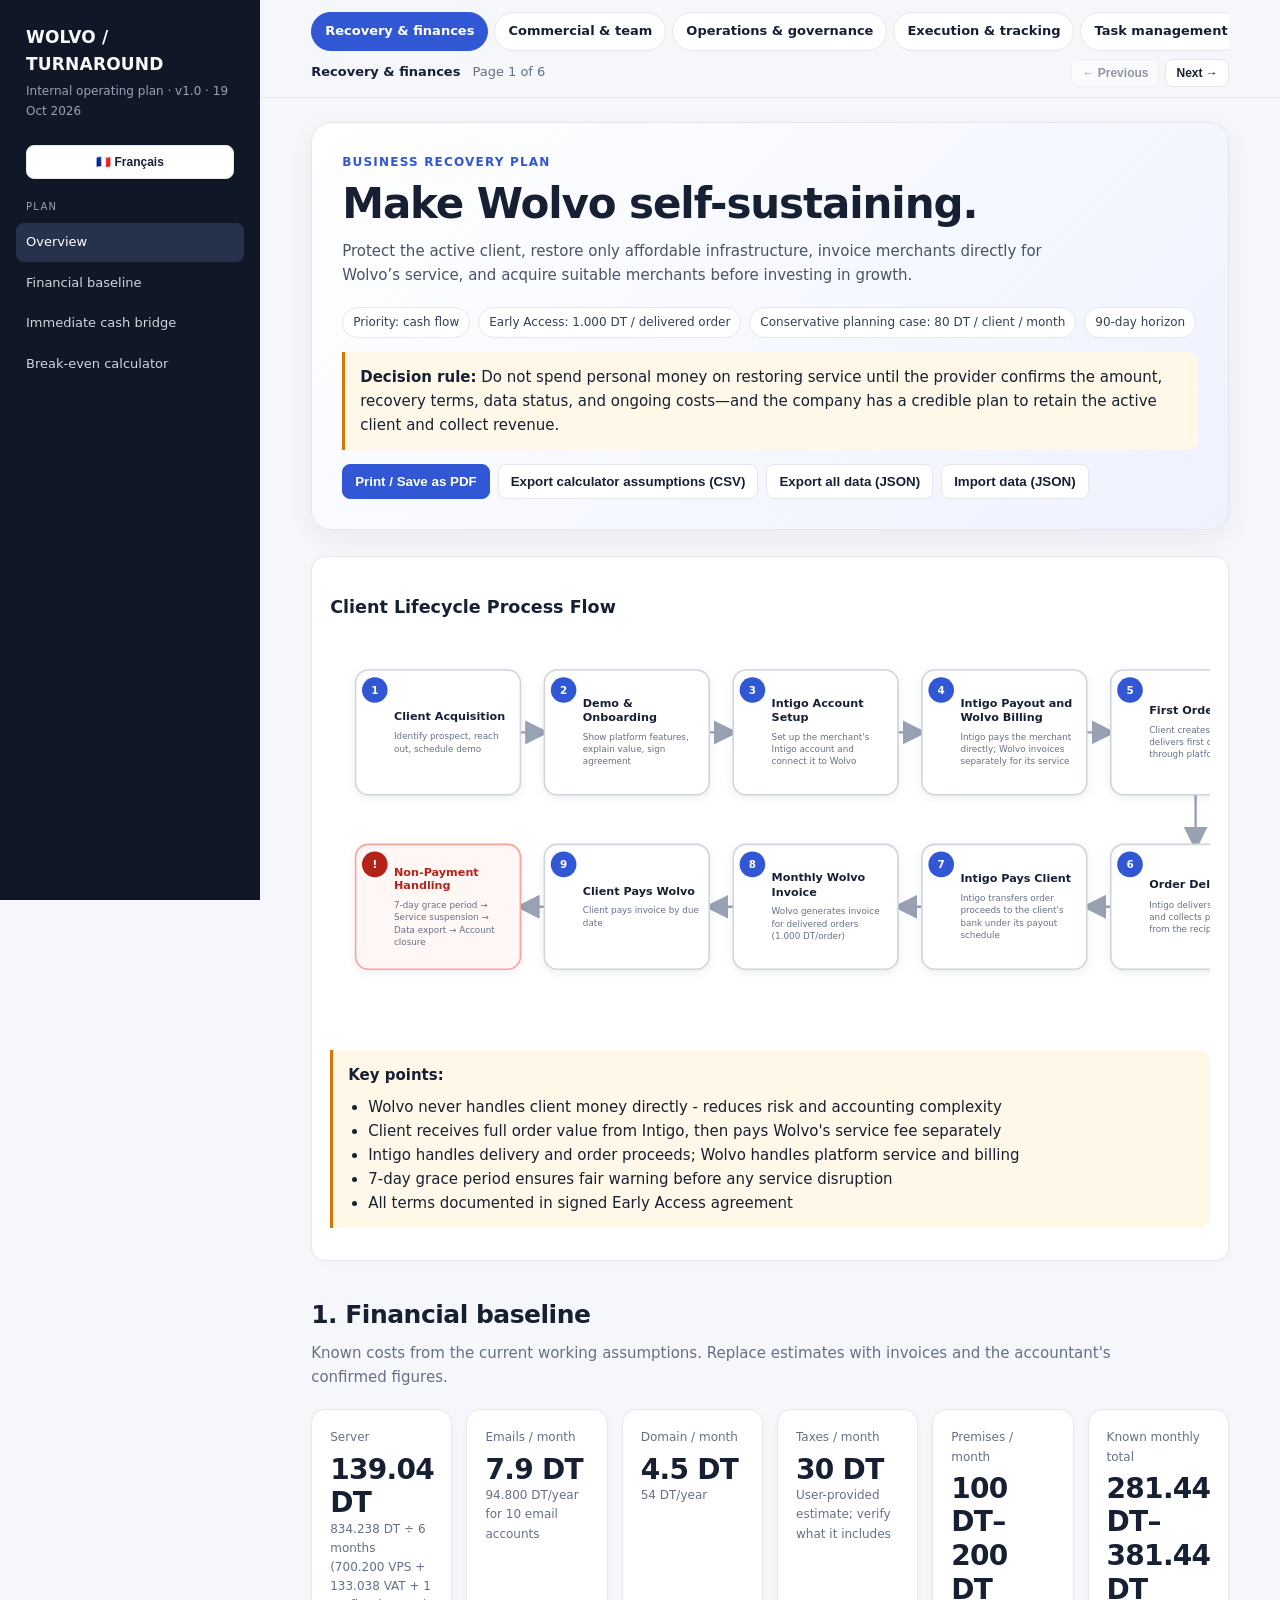
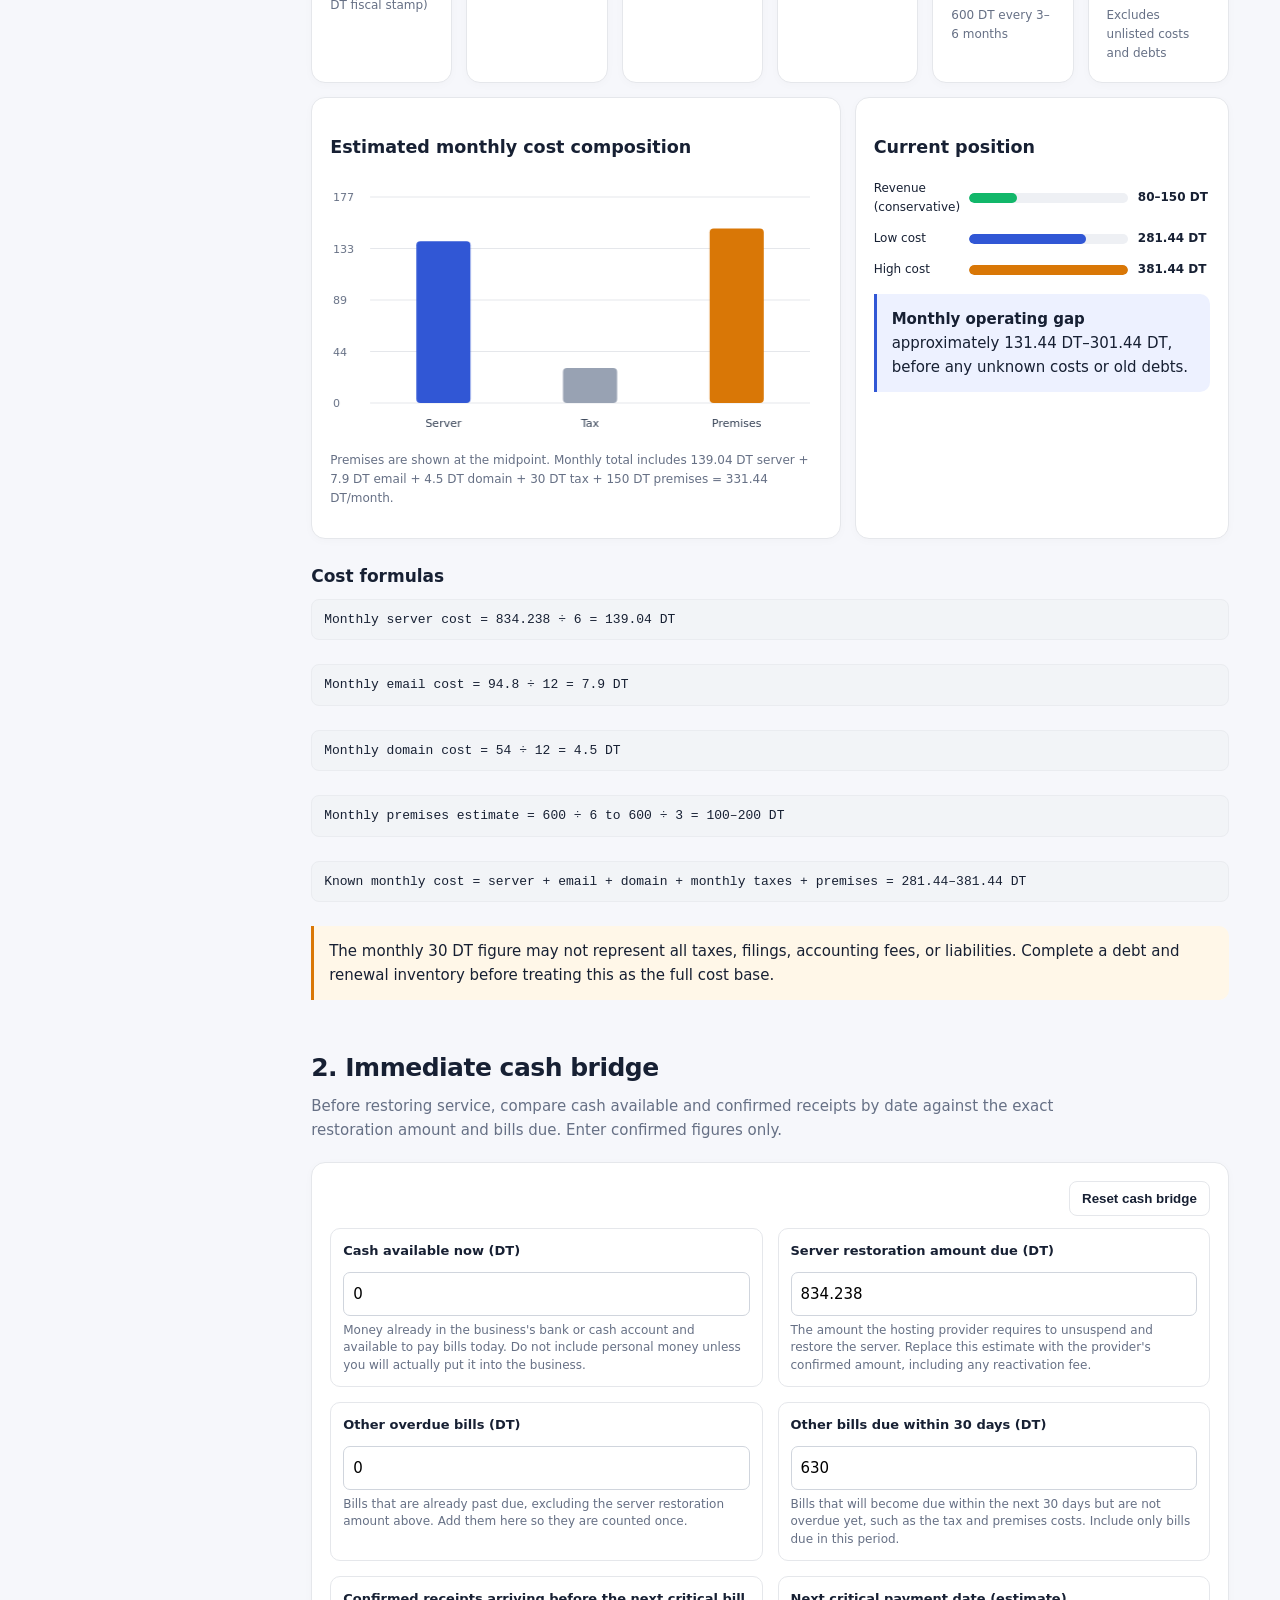
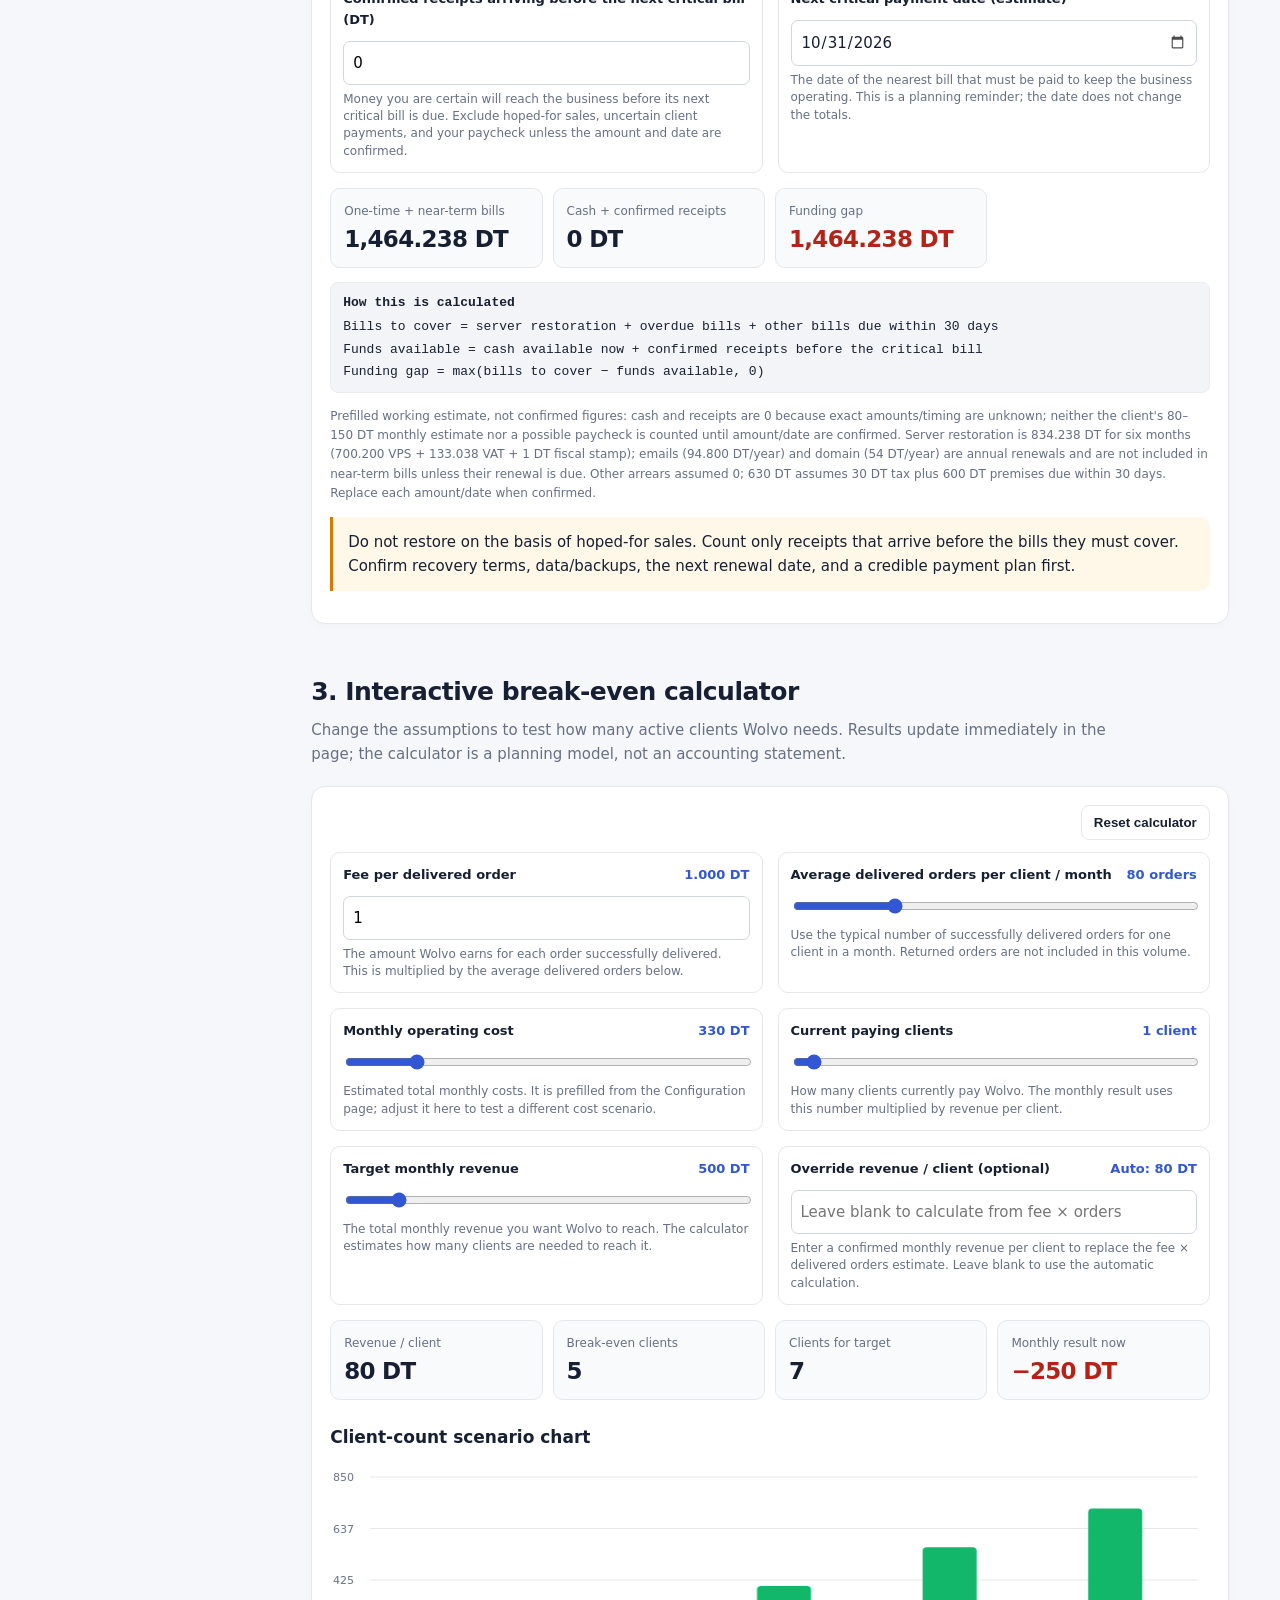
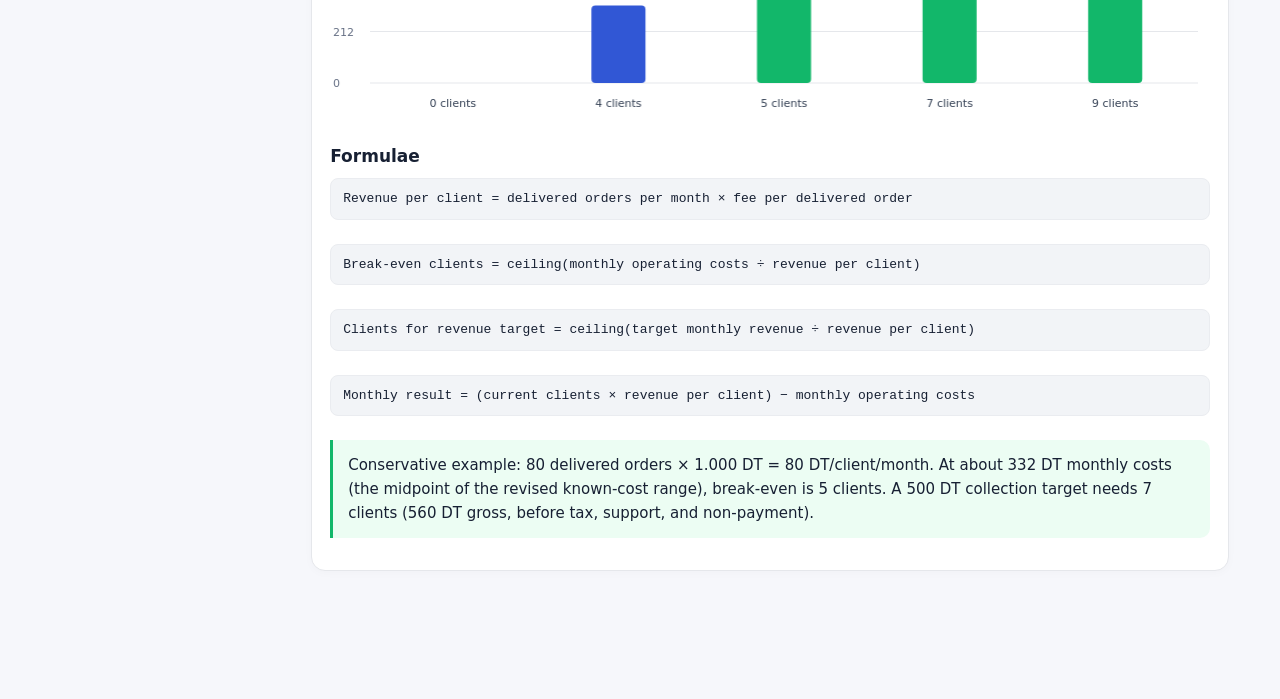
==== commit 419f7dd0: "chore: add reset in forms" ====
--- a/index.html
+++ b/index.html
@@ -576,6 +576,11 @@
               due. Enter confirmed figures only.
             </p>
             <div class="card">
+              <div class="action-row calculator-actions">
+                <button class="btn" id="resetBridge" type="button">
+                  Reset cash bridge
+                </button>
+              </div>
               <div class="controls">
                 <div class="control">
                   <label for="bridgeCash" id="bridgeCashLabel"
@@ -1253,6 +1258,11 @@
               company can keep it online and collect enough revenue.
             </p>
             <div class="card">
+              <div class="action-row calculator-actions">
+                <button class="btn" id="resetExecution" type="button">
+                  Reset checklist
+                </button>
+              </div>
               <div class="task">
                 <input type="checkbox" />
                 <div>
@@ -1378,6 +1388,11 @@
               issued or verbal commitments.
             </p>
             <div class="card">
+              <div class="action-row calculator-actions">
+                <button class="btn" id="resetScorecard" type="button">
+                  Reset scorecard
+                </button>
+              </div>
               <div class="controls">
                 <div class="control">
                   <label for="cashOnHand">Cash available (DT)</label
